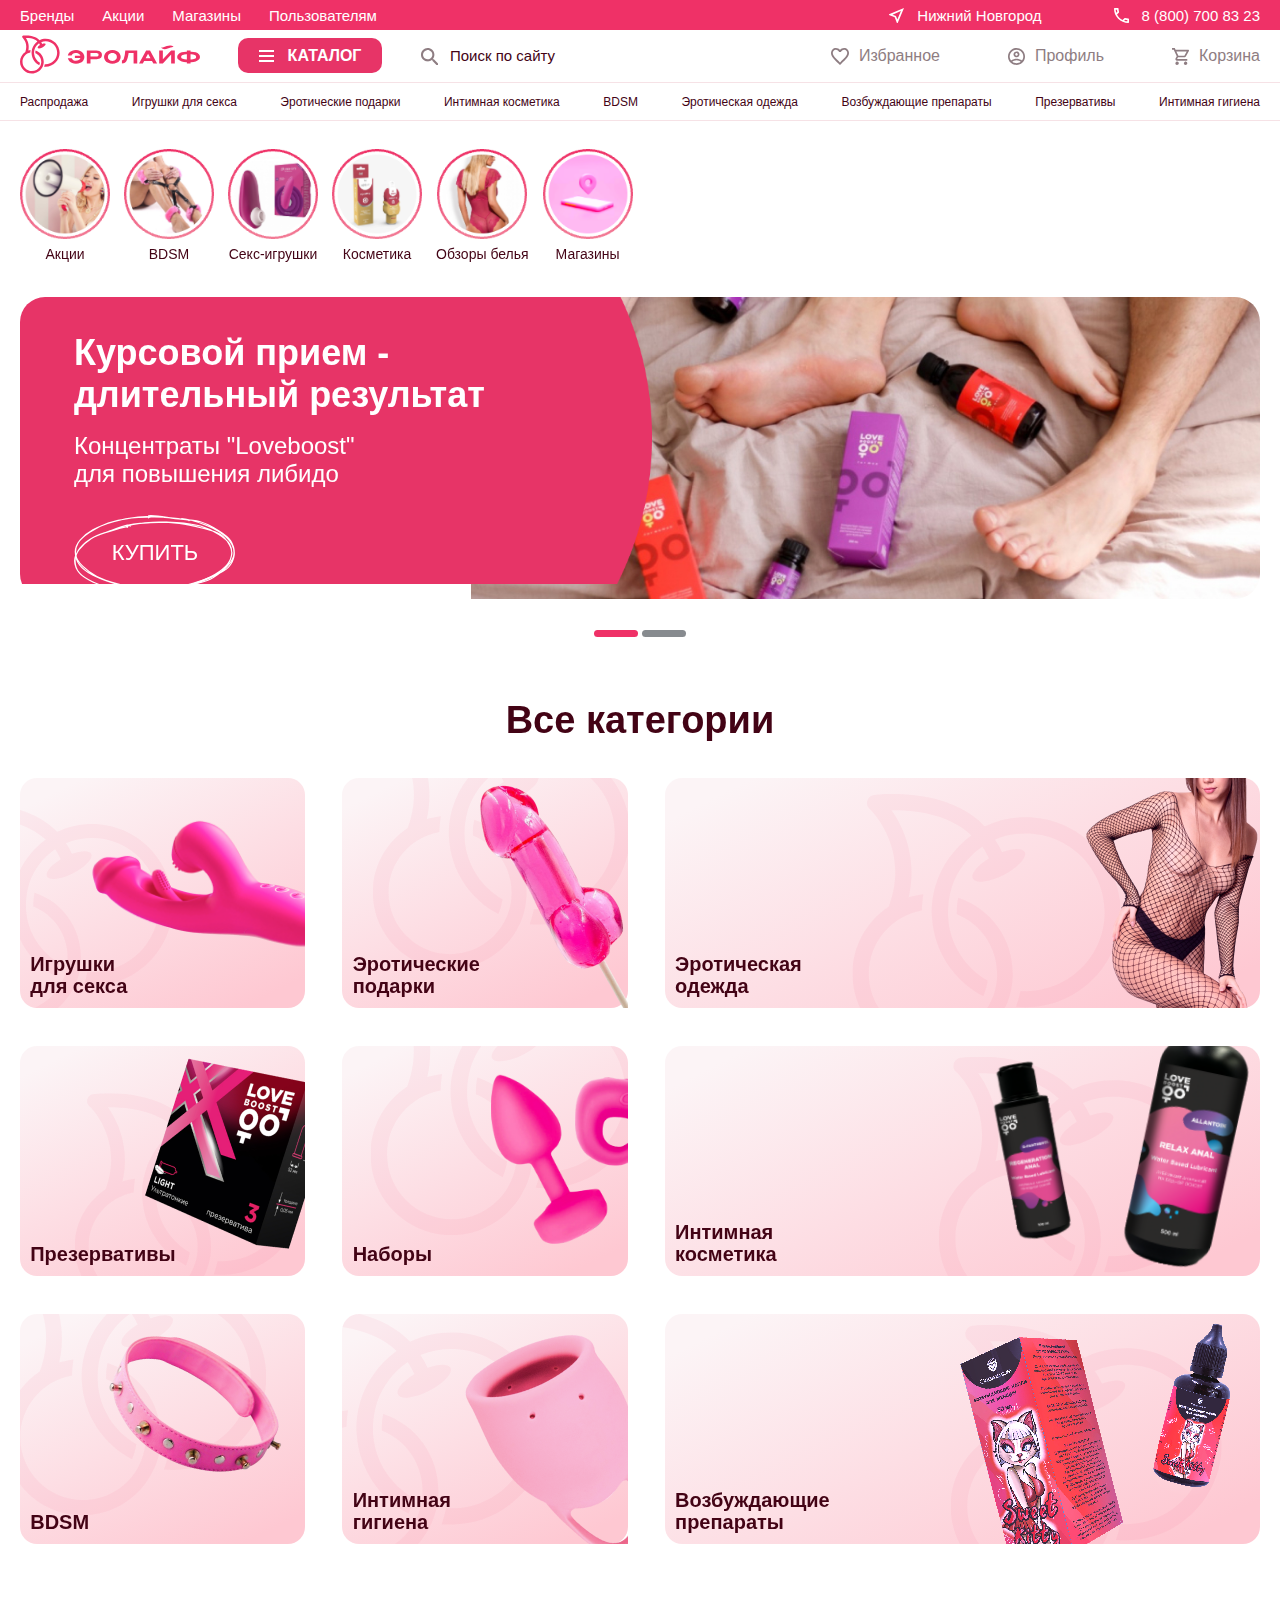
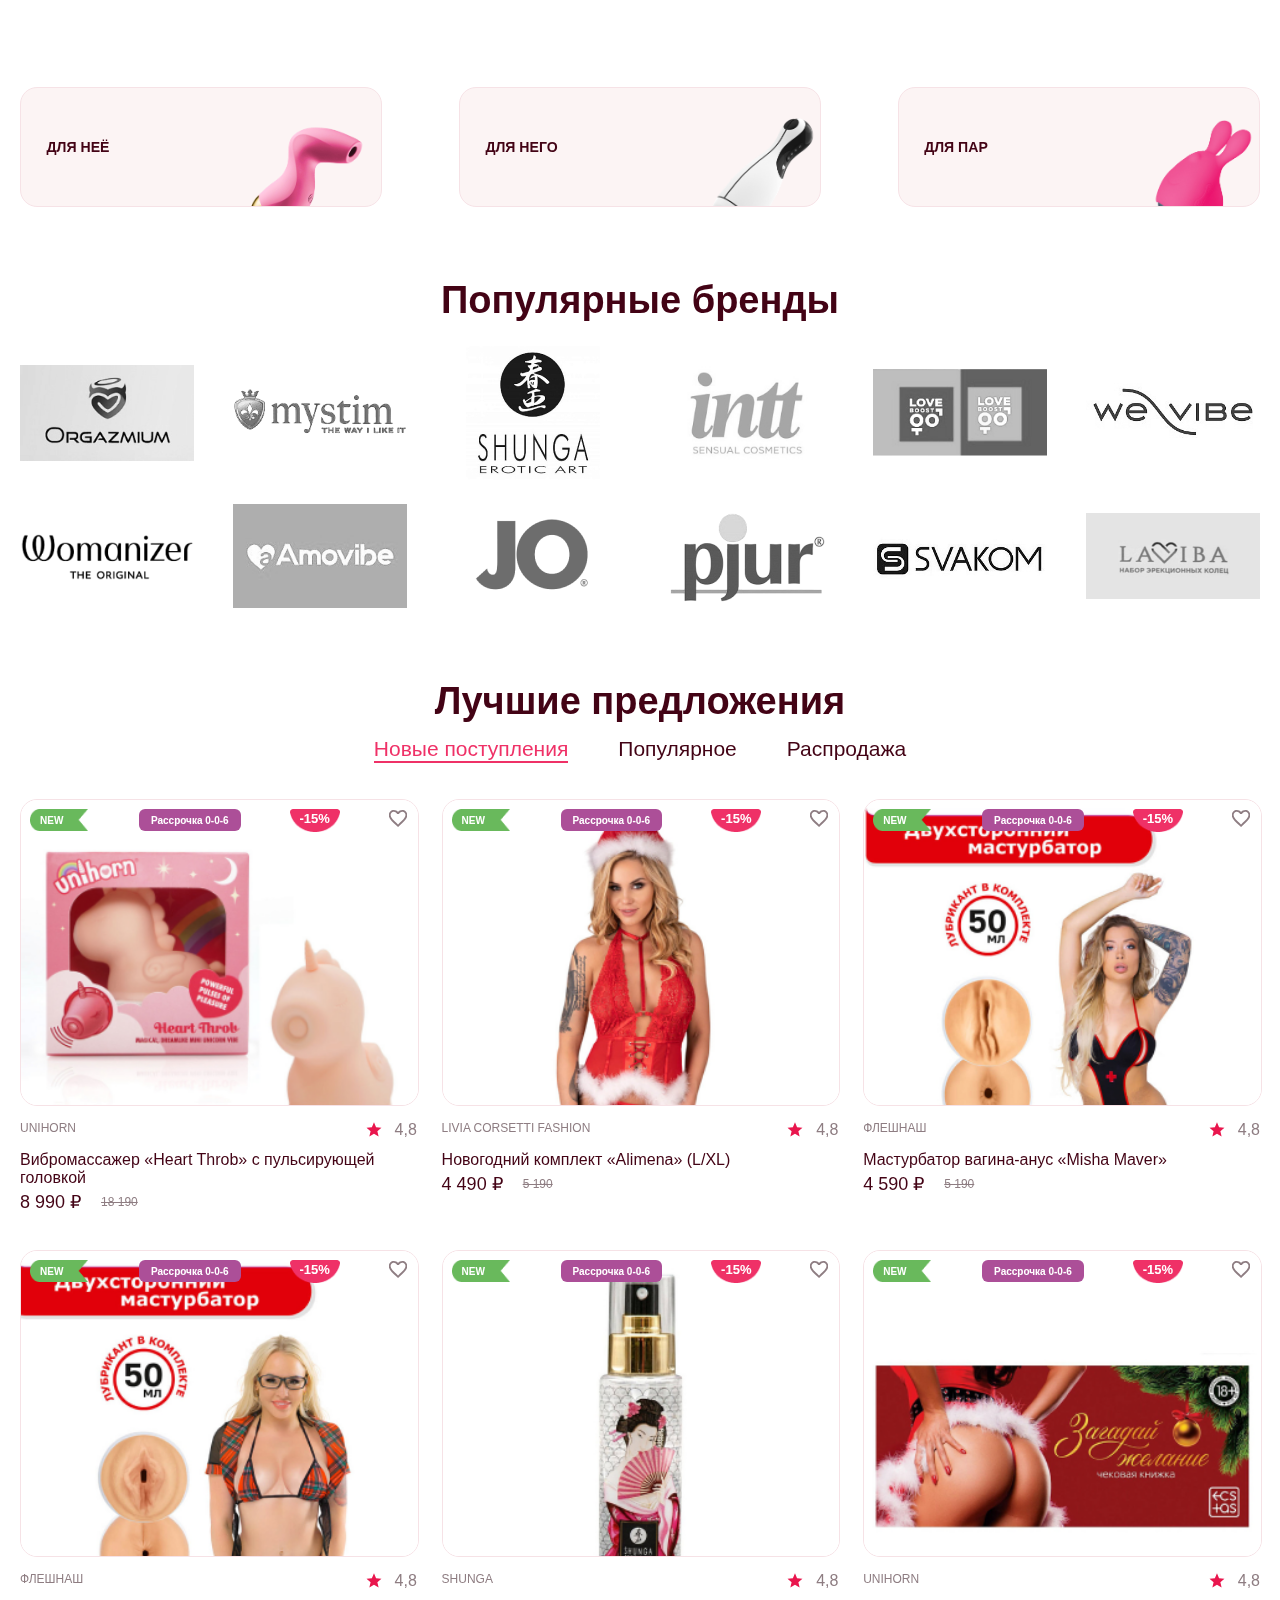
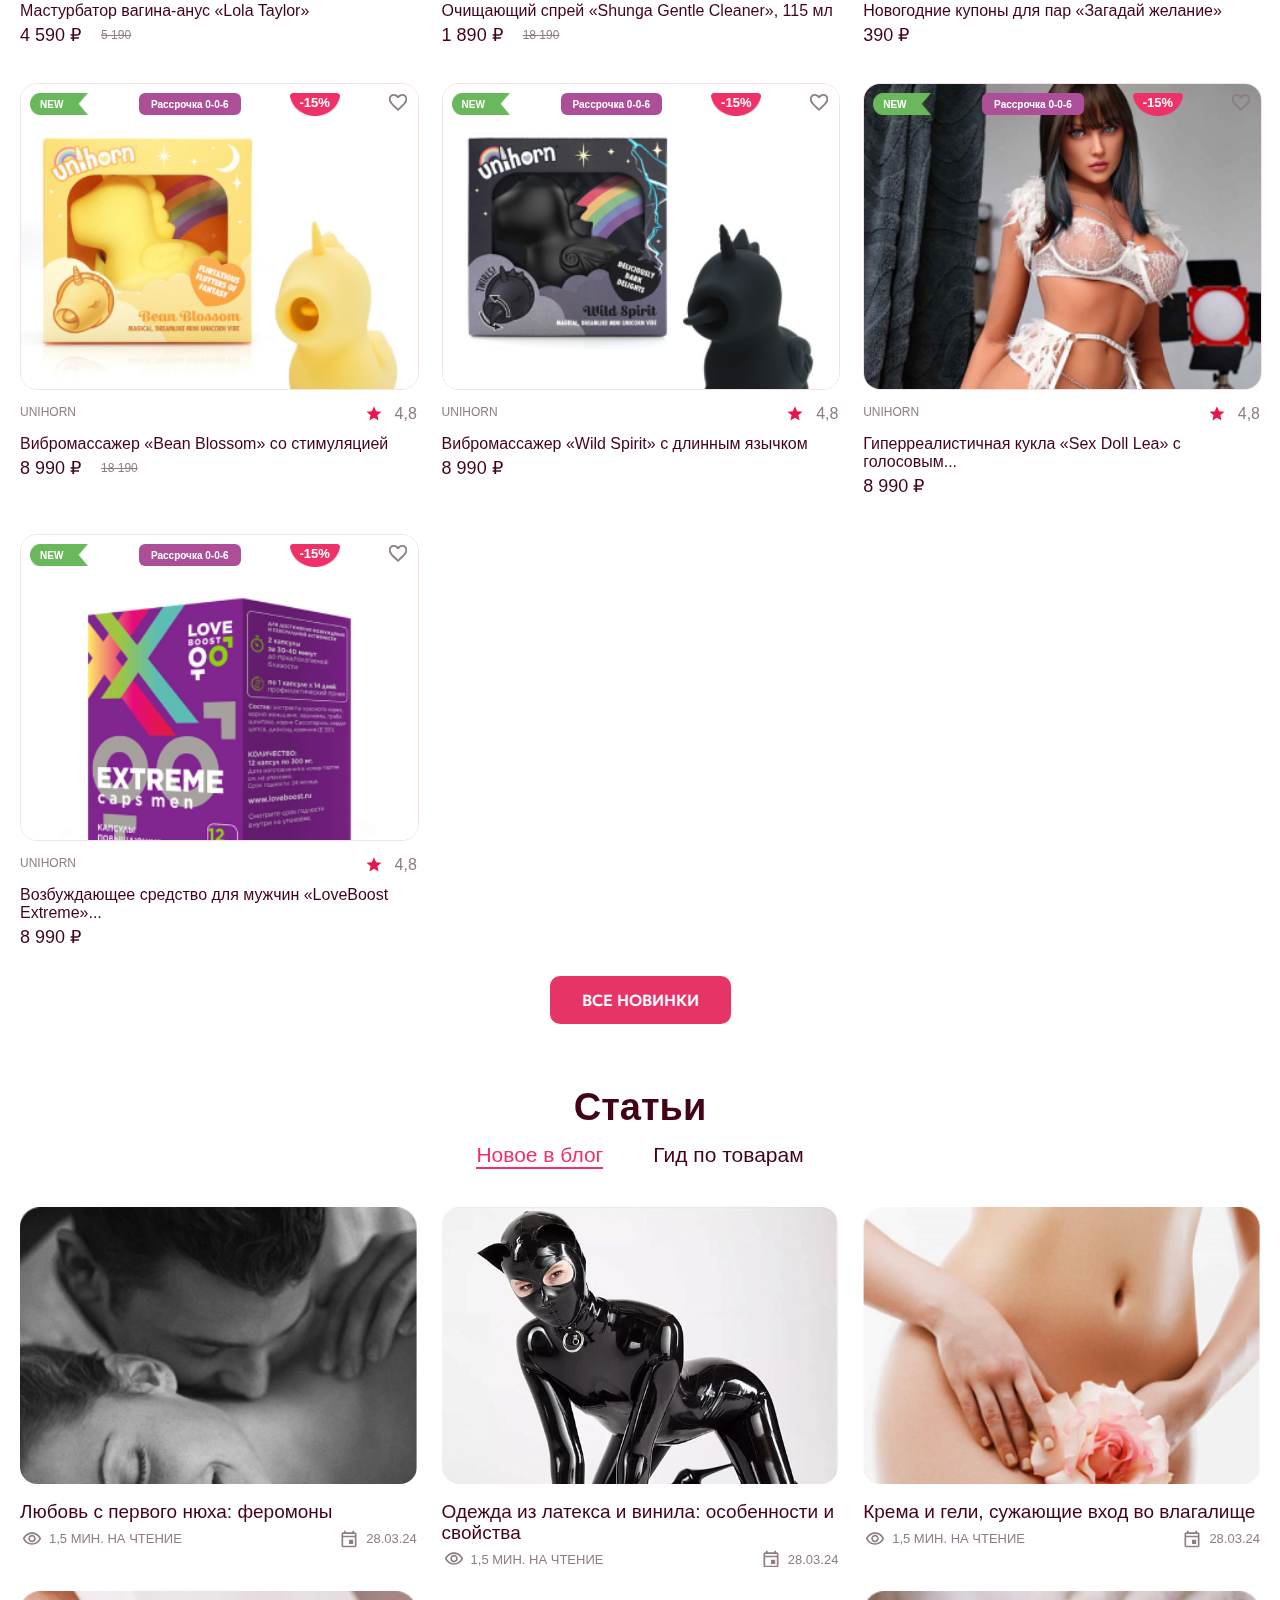
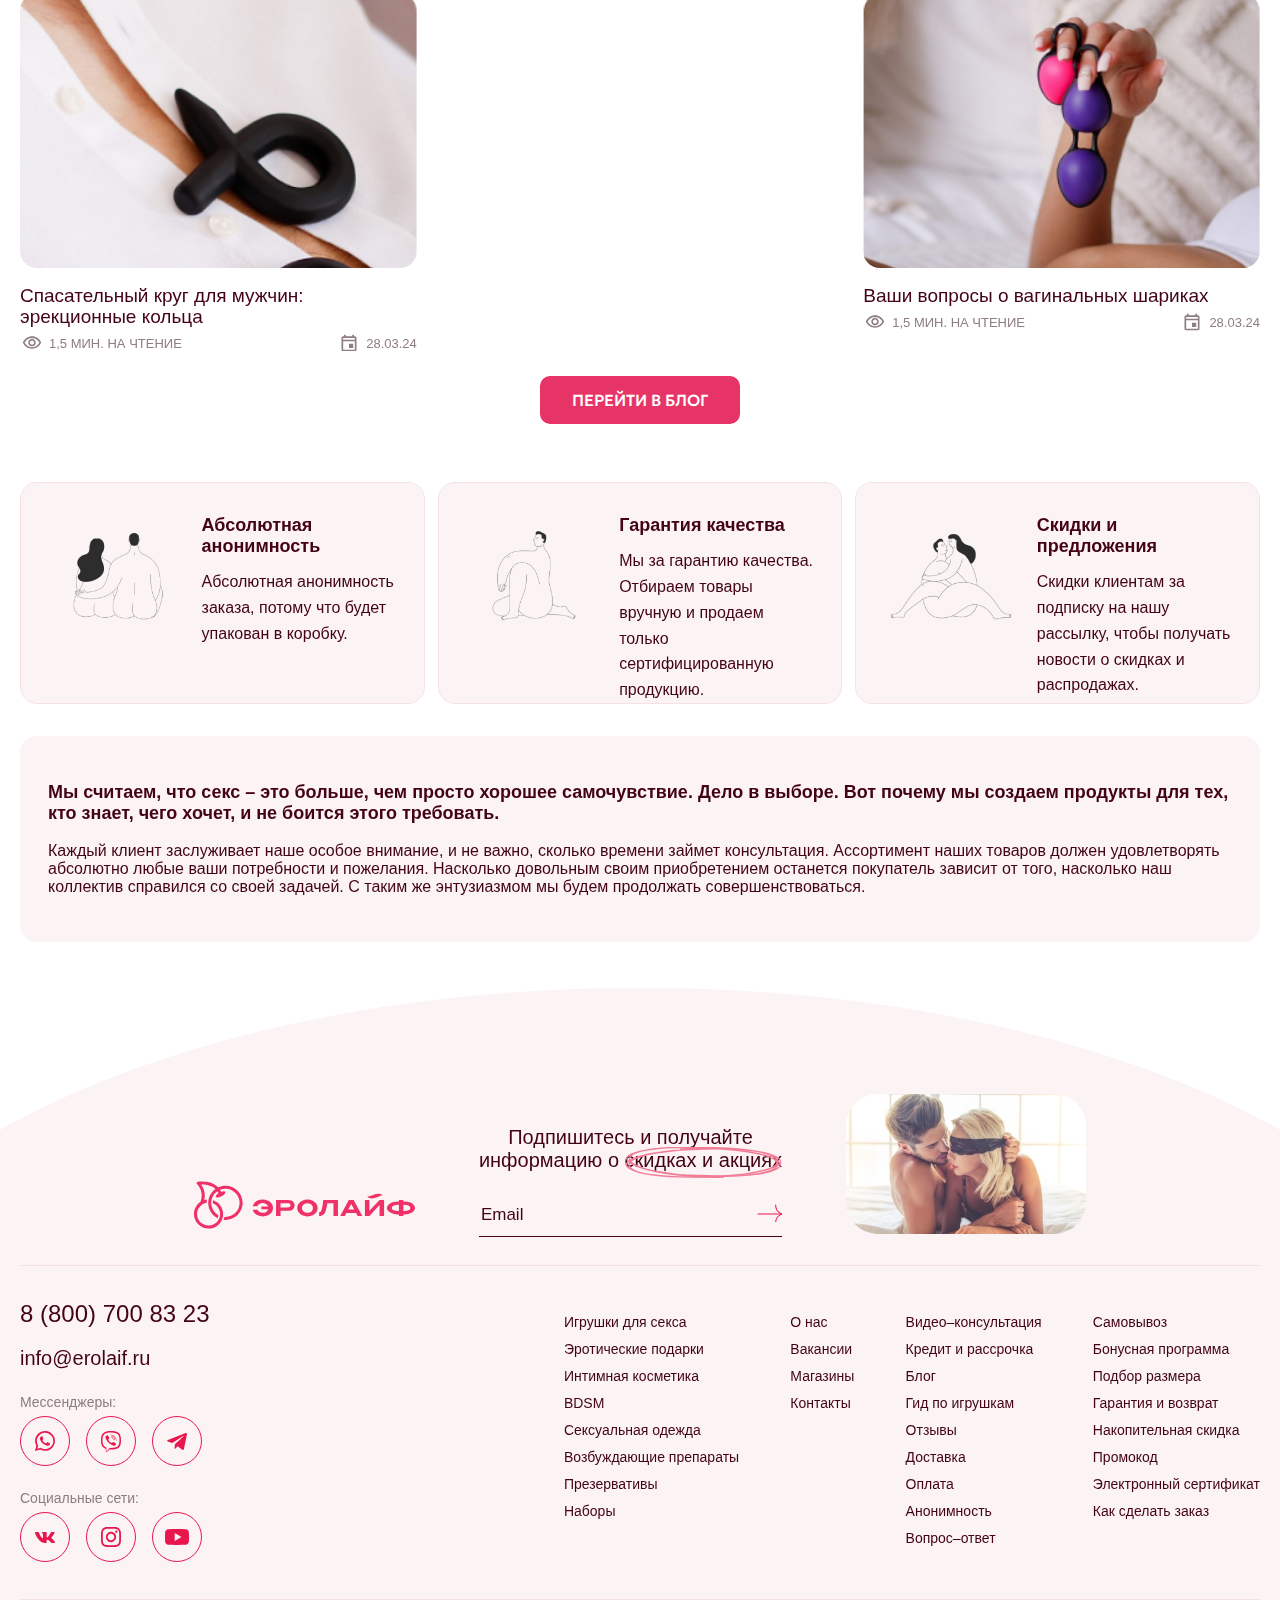
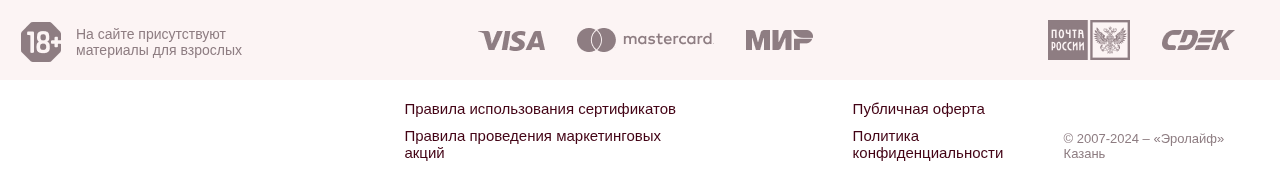
==== index1.html @ 37a2f1d4 "init" ====
<!DOCTYPE html>
<html lang="en">
<head>
	<meta charset="UTF-8">
	<meta name="viewport" content="width=device-width, initial-scale=1.0">
	<title></title>

	<link rel="stylesheet" href="css/fonts.css">
	<link rel="stylesheet" href="css/style.css">
	<link rel="stylesheet" href="css/media_style.css">

	<script src="js/jquery-3.7.1.min.js"></script>

	<link href="./libs/slick/slick.css" rel="stylesheet">
	<script type="text/javascript" src="./libs/slick/slick.min.js"></script>

	<script type="text/javascript" src="js/script.js"></script>

	<link href="./css/font-awesome.min.css" rel="stylesheet">
</head>
<body>

	<header class="header">
		<div class="header_top">
			<div class="container">
				<div class="header_top_wrap">
					<div class="header_top_menu">
						<a href="">Бренды</a>
						<a href="">Акции</a>
						<a href="">Магазины</a>
						<a href="">Пользователям</a>
					</div>
					<div class="header_top_contacts">
						<a class="addr" href="#">Нижний Новгород</a>
						<a class="phone" href="tel:">8 (800) 700 83 23</a>
					</div>
				</div>
			</div>
		</div>
		<div class="header_wrapper">
			<div class="container">
				<div class="header_wrap">
					<div class="header_logo">
						<a href="#">
							<img src="./img/logo.svg" alt="">
						</a>
					</div>

					<div class="menu_btn">
						<div>
							<span></span>
							<span></span>
							<span></span>
						</div>
						<p>Каталог</p>
					</div>

					<div class="header_search">
						<input type="text" placeholder="Поиск по сайту">
						<button class="submit"></button>
					</div>

					<a href="tel:" class="header_mob_phone"></a>
				</div>

				<div class="header_admin">
					<a href="#" class="favourites">
						<svg width="18" height="17" viewBox="0 0 18 17" fill="none" xmlns="http://www.w3.org/2000/svg">
							<path d="M13.0499 0.000241254C12.2796 0.0062885 11.5196 0.182242 10.821 0.516242C10.1223 0.850242 9.50141 1.33453 9 1.93645C8.49859 1.33453 7.87765 0.850242 7.17904 0.516242C6.48042 0.182242 5.72037 0.0062885 4.95011 0.000241254C4.29831 -0.00631954 3.65178 0.120994 3.04836 0.374733C2.44493 0.628472 1.89673 1.00354 1.43581 1.478C0.9749 1.95245 0.610535 2.51676 0.364038 3.13792C0.117541 3.75907 -0.00613918 4.42459 0.000234369 5.09554C0.000234369 8.59739 3.06015 11.4508 7.69503 15.7864L9 17L10.305 15.7771C14.9398 11.4508 17.9998 8.59739 17.9998 5.09554C18.0061 4.42459 17.8825 3.75907 17.636 3.13792C17.3895 2.51676 17.0251 1.95245 16.5642 1.478C16.1033 1.00354 15.5551 0.628472 14.9516 0.374733C14.3482 0.120994 13.7017 -0.00631954 13.0499 0.000241254ZM9.09 14.406L9 14.4987L8.91 14.406C4.62611 10.4132 1.80019 7.77288 1.80019 5.09554C1.79007 4.66689 1.86463 4.24059 2.01935 3.84249C2.17407 3.44439 2.40572 3.08278 2.70025 2.77959C2.99479 2.4764 3.34608 2.23794 3.73282 2.07868C4.11956 1.91941 4.53369 1.84266 4.95011 1.85308C5.63415 1.8565 6.30239 2.06514 6.87304 2.45345C7.44368 2.84177 7.89196 3.39291 8.16302 4.03942H9.84598C10.1141 3.39265 10.5605 2.8409 11.1299 2.45235C11.6993 2.0638 12.3668 1.85546 13.0499 1.85308C13.4663 1.84266 13.8804 1.91941 14.2672 2.07868C14.6539 2.23794 15.0052 2.4764 15.2997 2.77959C15.5943 3.08278 15.8259 3.44439 15.9806 3.84249C16.1354 4.24059 16.2099 4.66689 16.1998 5.09554C16.1998 7.77288 13.3739 10.4132 9.09 14.406Z" fill="#8E7D82"/>
						</svg>
						<span>Избранное</span>
					</a>
					<a href="#" class="admin">
						<svg width="17" height="17" viewBox="0 0 17 17" fill="none" xmlns="http://www.w3.org/2000/svg">
							<path d="M8.5 0C6.81886 0 5.17547 0.498516 3.77766 1.43251C2.37984 2.3665 1.29037 3.69402 0.647028 5.24719C0.00368284 6.80036 -0.164645 8.50943 0.163329 10.1583C0.491303 11.8071 1.30085 13.3217 2.4896 14.5104C3.67834 15.6992 5.1929 16.5087 6.84173 16.8367C8.49057 17.1646 10.1996 16.9963 11.7528 16.353C13.306 15.7096 14.6335 14.6202 15.5675 13.2223C16.5015 11.8245 17 10.1811 17 8.5C16.999 6.24595 16.1032 4.08451 14.5093 2.49066C12.9155 0.896808 10.754 0.000965433 8.5 0ZM4.31057 13.8388C4.67487 13.0738 6.90346 12.326 8.5 12.326C10.0965 12.326 12.3333 13.0738 12.6894 13.8388C11.4978 14.7844 10.0213 15.2991 8.5 15.2991C6.97873 15.2991 5.50221 14.7844 4.31057 13.8388ZM13.9071 12.6066C12.6913 11.1275 9.74226 10.6257 8.50091 10.6257C7.25956 10.6257 4.31148 11.1275 3.09472 12.6066C2.32562 11.5987 1.85356 10.396 1.7318 9.13408C1.61005 7.87217 1.84346 6.60136 2.40568 5.46508C2.96791 4.3288 3.83656 3.3723 4.91359 2.70355C5.99062 2.0348 7.23315 1.68042 8.50091 1.68042C9.76868 1.68042 11.0112 2.0348 12.0882 2.70355C13.1653 3.3723 14.0339 4.3288 14.5961 5.46508C15.1584 6.60136 15.3918 7.87217 15.27 9.13408C15.1483 10.396 14.6762 11.5987 13.9071 12.6066ZM8.5 3.39982C7.91152 3.39982 7.33626 3.57432 6.84695 3.90126C6.35765 4.22821 5.97628 4.6929 5.75108 5.23659C5.52588 5.78027 5.46696 6.37853 5.58176 6.9557C5.69657 7.53287 5.97995 8.06304 6.39607 8.47916C6.81219 8.89528 7.34236 9.17866 7.91953 9.29346C8.4967 9.40827 9.09496 9.34935 9.63864 9.12415C10.1823 8.89894 10.647 8.51758 10.974 8.02828C11.3009 7.53897 11.4754 6.96371 11.4754 6.37523C11.4765 5.98419 11.4003 5.59679 11.2511 5.23531C11.102 4.87383 10.8829 4.54539 10.6063 4.26888C10.3298 3.99237 10.0014 3.77325 9.63992 3.6241C9.27844 3.47496 8.89104 3.39874 8.5 3.39982ZM8.5 7.65027C8.24782 7.65027 8.0013 7.57549 7.79162 7.43539C7.58194 7.29528 7.41852 7.09615 7.32201 6.86317C7.22551 6.63018 7.20026 6.37381 7.24946 6.12648C7.29865 5.87914 7.42009 5.65195 7.59841 5.47363C7.77673 5.29532 8.00392 5.17388 8.25125 5.12468C8.49859 5.07548 8.75496 5.10073 8.98794 5.19724C9.22093 5.29374 9.42006 5.45717 9.56016 5.66685C9.70027 5.87653 9.77505 6.12305 9.77505 6.37523C9.77505 6.54267 9.74207 6.70847 9.67799 6.86317C9.61391 7.01786 9.51999 7.15842 9.4016 7.27682C9.2832 7.39522 9.14264 7.48914 8.98794 7.55321C8.83325 7.61729 8.66744 7.65027 8.5 7.65027Z" fill="#8E7D82"/>
						</svg>
						<span>Профиль</span>
					</a>
					<a href="#" class="cart">
						<svg width="17" height="17" viewBox="0 0 17 17" fill="none" xmlns="http://www.w3.org/2000/svg">
							<path d="M12.3643 9.34987C12.6678 9.35086 12.966 9.27014 13.2276 9.11617C13.4892 8.96219 13.7045 8.74064 13.851 8.47476L16.8936 2.95837C16.9651 2.82952 17.0018 2.68424 16.9999 2.53689C16.9981 2.38953 16.9579 2.2452 16.8832 2.11817C16.8085 1.99114 16.702 1.8858 16.5741 1.81257C16.4463 1.73934 16.3015 1.70075 16.1542 1.70062H3.57743L2.7787 0H0V1.69973H1.69928L4.75869 8.1488L3.60753 10.2232C3.46508 10.4822 3.39246 10.7738 3.3968 11.0693C3.40114 11.3649 3.48229 11.6542 3.63229 11.9089C3.78228 12.1635 3.99594 12.3748 4.25228 12.5218C4.50861 12.6689 4.79879 12.7467 5.09429 12.7476H15.2962V11.0496H5.09872L6.03381 9.34987H12.3643ZM4.385 3.40035H14.71L12.3643 7.6519H6.39864L4.385 3.40035ZM5.09872 13.6005C4.76263 13.6005 4.4341 13.7002 4.15465 13.887C3.87521 14.0738 3.65741 14.3392 3.52879 14.6498C3.40018 14.9604 3.36653 15.3022 3.43209 15.6319C3.49766 15.9616 3.6595 16.2644 3.89715 16.5022C4.1348 16.7399 4.43758 16.9018 4.76721 16.9673C5.09683 17.0329 5.4385 16.9993 5.749 16.8706C6.05951 16.742 6.3249 16.5241 6.51162 16.2446C6.69834 15.9651 6.798 15.6364 6.798 15.3003C6.79835 15.0769 6.75464 14.8557 6.66938 14.6493C6.58412 14.4428 6.45897 14.2553 6.30112 14.0973C6.14327 13.9393 5.95581 13.814 5.74949 13.7286C5.54316 13.6432 5.32201 13.6003 5.09872 13.6005ZM13.5995 13.6005C13.2635 13.6005 12.9349 13.7002 12.6555 13.887C12.376 14.0738 12.1582 14.3392 12.0296 14.6498C11.901 14.9604 11.8673 15.3022 11.9329 15.6319C11.9985 15.9616 12.1603 16.2644 12.398 16.5022C12.6356 16.7399 12.9384 16.9018 13.268 16.9673C13.5977 17.0329 13.9393 16.9993 14.2498 16.8706C14.5603 16.742 14.8257 16.5241 15.0124 16.2446C15.1992 15.9651 15.2988 15.6364 15.2988 15.3003C15.2992 15.0766 15.2553 14.8551 15.1699 14.6484C15.0844 14.4418 14.9589 14.254 14.8007 14.096C14.6425 13.938 14.4546 13.8128 14.2478 13.7276C14.0411 13.6424 13.8196 13.5989 13.596 13.5996L13.5995 13.6005Z" fill="#8E7D82"/>
						</svg>
						<span>Корзина</span>
					</a>
				</div>
			</div>
		</div>

		<div class="menu_wrap">
			<div class="container">
				<div class="menu">
					<a href="">Распродажа</a>
					<a href="">Игрушки для секса</a>
					<a href="">Эротические подарки</a>
					<a href="">Интимная косметика</a>
					<a href="">BDSM</a>
					<a href="">Эротическая одежда</a>
					<a href="">Возбуждающие препараты</a>
					<a href="">Презервативы</a>
					<a href="">Интимная  гигиена</a>
				</div>
			</div>
		</div>
	</header>

	<div class="menu_wrapper">
		<div class="container">
			<div class="menu_btn_close">
				<div>
					<span></span>
					<span></span>
				</div>
			</div>
			<ul class="menu_nav">

				<li class="menu_nav_addr">
					Нижний Новгород
				</li>

				<div class="header_search header_search_menu">
					<input type="text" placeholder="Поиск по сайту">
					<button class="submit"></button>
				</div>
				
				<li class="menu_nav_tabs">
					<a href="#" class="active">Каталог</a>
					<a href="#">Информация</a>
				</li>


				<li class="menu_nav_top active" menu-nav="1">
					<a href="#" class="menu_nav_btn ico1">Распродажа</a>

					<div class="menu_nav_list active" menu-nav="1">
						<ul>
							<li>
								<a href="#"><b>Анальные игрушки</b></a>
								<a href="#">Анальные пробки</a>
								<a href="#">Анальные расширители</a>
								<a href="#">Анальные шарики</a>
								<a href="#">Массажеры простаты</a>
							</li>
							<li>
								<a href="#"><b>Вакуумные помпы</b></a>
								<a href="#">Помпы для женщин</a>
								<a href="#">Помпы для мужчин</a>
							</li>
							<li>
								<a href="#"><b>Вибраторы</b></a>
								<a href="#">Вибраторы</a>
								<a href="#">Вибраторы для пар</a>
								<a href="#">Виброяйца</a>
								<a href="#">Массажеры Wand</a>
								<a href="#">Стимуляторы клитора</a>
							</li>
						</ul>
						<ul>
							<li>
								<a href="#"><b>Мастурбаторы</b></a>
								<a href="#">Мастурбаторы</a>
								<a href="#">Автоматические мастурбаторы</a>
							</li>
							<li>
								<a href="#"><b>Насадки и кольца</b></a>
								<a href="#">Для двойного проникновения</a>
								<a href="#">Насадки на пальцы и язык</a>
								<a href="#">Насадки на член</a>
								<a href="#">Эрекционные кольца</a>
							</li>
							<li>
								<a href="#"><b>Секс-куклы</b></a>
								<a href="#">Надувные секс-куклы</a>
								<a href="#">Real Doll</a>
							</li>
							<li>
								<a href="#"><b>Секс-машины</b></a>
							</li>
						</ul>
						<ul>
							<li>
								<a href="#"><b>Страпоны</b></a>
							</li>
							<li>
								<a href="#"><b>Тренажеры интимных мышц</b></a>
								<a href="#">Тренажеры Кегеля</a>
								<a href="#">Вагинальные шарики</a>
							</li>
							<li>
								<a href="#"><b>Уход за игрушками</b></a>
							</li>
							<li>
								<a href="#"><b>Фаллоимитаторы</b></a>
							</li>
							<li>
								<a href="#"><b>Фаллопротезы</b></a>
							</li>
							<li>
								<a href="#"><b>Фистинг</b></a>
							</li>
						</ul>
						<ul>
							<li>
								<a href="#"><b>Экстендеры</b></a>
							</li>
							<li>
								<a href="#"><b>Электростимуляция</b></a>
							</li>
						</ul>
					</div>
				</li>
				<li class="menu_nav_top" menu-nav="2">
					<a href="#" class="menu_nav_btn ico2">Новое поступление</a>

					<div class="menu_nav_list" menu-nav="2">
						<ul>
							<li>
								<a href="#"><b>item</b></a>
								<a href="#">item1</a>
								<a href="#">item2</a>
								<a href="#">item3</a>
							</li>
						</ul>
					</div>
				</li>
				<li class="menu_nav_top" menu-nav="3">
					<a href="#" class="menu_nav_btn ico3">Популярное</a>

					<div class="menu_nav_list" menu-nav="3">
						<ul>
							<li>
								<a href="#"><b>item</b></a>
								<a href="#">item1</a>
								<a href="#">item2</a>
								<a href="#">item3</a>
							</li>
						</ul>
					</div>
				</li>
				<li class="menu_nav_top" menu-nav="4">
					<a href="#" class="menu_nav_btn ico4">Игрушки для секса</a>

					<div class="menu_nav_list" menu-nav="4">
						<ul>
							<li>
								<a href="#"><b>item</b></a>
								<a href="#">item1</a>
								<a href="#">item2</a>
								<a href="#">item3</a>
							</li>
						</ul>
					</div>
				</li>
				<li class="menu_nav_top" menu-nav="5">
					<a href="#" class="menu_nav_btn ico5">Эротические подарки</a>

					<div class="menu_nav_list" menu-nav="5">
						<ul>
							<li>
								<a href="#"><b>item</b></a>
								<a href="#">item1</a>
								<a href="#">item2</a>
								<a href="#">item3</a>
							</li>
						</ul>
					</div>
				</li>
				<li class="menu_nav_top" menu-nav="6">
					<a href="#" class="menu_nav_btn ico6">Интимная косметика</a>

					<div class="menu_nav_list" menu-nav="6">
						<ul>
							<li>
								<a href="#"><b>item</b></a>
								<a href="#">item1</a>
								<a href="#">item2</a>
								<a href="#">item3</a>
							</li>
						</ul>
					</div>
				</li>
				<li class="menu_nav_top" menu-nav="7">
					<a href="#" class="menu_nav_btn ico7">BDSM</a>

					<div class="menu_nav_list" menu-nav="7">
						<ul>
							<li>
								<a href="#"><b>item</b></a>
								<a href="#">item1</a>
								<a href="#">item2</a>
								<a href="#">item3</a>
							</li>
						</ul>
					</div>
				</li>
				<li class="menu_nav_top" menu-nav="8">
					<a href="#" class="menu_nav_btn ico8">Эротическая одежда</a>

					<div class="menu_nav_list" menu-nav="8">
						<ul>
							<li>
								<a href="#"><b>item</b></a>
								<a href="#">item1</a>
								<a href="#">item2</a>
								<a href="#">item3</a>
							</li>
						</ul>
					</div>
				</li>
				<li class="menu_nav_top" menu-nav="9">
					<a href="#" class="menu_nav_btn ico9">Возбуждающие препараты</a>

					<div class="menu_nav_list" menu-nav="9">
						<ul>
							<li>
								<a href="#"><b>item</b></a>
								<a href="#">item1</a>
								<a href="#">item2</a>
								<a href="#">item3</a>
							</li>
						</ul>
					</div>
				</li>
				<li class="menu_nav_top" menu-nav="10">
					<a href="#" class="menu_nav_btn ico10">Презервативы</a>

					<div class="menu_nav_list" menu-nav="10">
						<ul>
							<li>
								<a href="#"><b>item</b></a>
								<a href="#">item1</a>
								<a href="#">item2</a>
								<a href="#">item3</a>
							</li>
						</ul>
					</div>
				</li>
				<li class="menu_nav_top" menu-nav="11">
					<a href="#" class="menu_nav_btn ico11">Интимная гигиена</a>

					<div class="menu_nav_list" menu-nav="11">
						<ul>
							<li>
								<a href="#"><b>item</b></a>
								<a href="#">item1</a>
								<a href="#">item2</a>
								<a href="#">item3</a>
							</li>
						</ul>
					</div>
				</li>
				<li class="menu_nav_top" menu-nav="12">
					<a href="#" class="menu_nav_btn ico12">Наборы</a>

					<div class="menu_nav_list" menu-nav="12">
						<ul>
							<li>
								<a href="#"><b>item</b></a>
								<a href="#">item1</a>
								<a href="#">item2</a>
								<a href="#">item3</a>
							</li>
						</ul>
					</div>
				</li>
			</ul>
		</div>
	</div>
	
	<section class="menu_catalog">
		<div class="container">
			<div class="menu_catalog_wrap">
				<a href="#" class="menu_catalog_item">
					<div class="menu_catalog_img">
						<img src="./img/menu_catalog/1.png" alt="">
					</div>
					<span>Акции</span>
				</a>
				<a href="#" class="menu_catalog_item">
					<div class="menu_catalog_img">
						<img src="./img/menu_catalog/2.png" alt="">
					</div>
					<span>BDSM</span>
				</a>
				<a href="#" class="menu_catalog_item">
					<div class="menu_catalog_img">
						<img src="./img/menu_catalog/3.png" alt="">
					</div>
					<span>Секс-игрушки</span>
				</a>
				<a href="#" class="menu_catalog_item">
					<div class="menu_catalog_img">
						<img src="./img/menu_catalog/4.png" alt="">
					</div>
					<span>Косметика</span>
				</a>
				<a href="#" class="menu_catalog_item">
					<div class="menu_catalog_img">
						<img src="./img/menu_catalog/5.png" alt="">
					</div>
					<span>Обзоры белья</span>
				</a>
				<a href="#" class="menu_catalog_item">
					<div class="menu_catalog_img">
						<img src="./img/menu_catalog/6.png" alt="">
					</div>
					<span>Магазины</span>
				</a>
			</div>
		</div>
	</section>

	<section class="banner">
		<div class="container">
			<div class="banner_slider">
				<div class="banner_item">
					<div class="banner_title">
						<div class="title1">
							Курсовой прием - <br>
							длительный результат
						</div>
						<div class="title2">
							Концентраты "Loveboost" <br>
							для повышения либидо
						</div>
						<a class="banner_btn btn-outline wow animated end" href="" style="visibility: visible;">
							<svg xmlns="http://www.w3.org/2000/svg" width="290.051" height="142.112" viewBox="0 0 290.051 142.112">
								<g transform="translate(-7557.568 224.75)" fill="none">
									<path class="path-3" style="opacity: 0" d="M193.968,8.048c14.831,1.6,29.231,6.506,41.393,11.111s23.453,10.592,31.581,16.518S280.808,48.01,284.13,54.718s4.659,14.233,2.74,21.207-7.312,13.856-14.253,20.639-16.3,14.876-27.393,20.061-24.968,8.085-39.18,11.053-30.481,5.81-46.1,6.752a264.417,264.417,0,0,1-47.6-1.1c-15.113-1.911-30.1-6.374-43.084-10.362S44.106,114.7,34.422,109.4,16.324,98.19,11.165,91.188a41.223,41.223,0,0,1-7.7-23.8c.15-7.4,3.328-14.066,8.6-20.617A77.787,77.787,0,0,1,35.077,28.079C45.061,22.567,58.469,17.5,71.966,13.7a240.863,240.863,0,0,1,44.092-8.463c15.252-1.3,33.2-.149,47.42.667s30.649,3.25,37.91,4.229,6.759.635,5.657,1.642M134.638,3.112c14.853-1.265,32.75,3.426,47.969,5.165s30.509,1.75,43.347,5.27,24.368,10.12,33.678,15.849,17.42,11.258,22.179,18.524a42.359,42.359,0,0,1,6.374,25.073,37.343,37.343,0,0,1-10.324,22c-5.864,6.19-14.514,10.4-24.862,15.139a280.148,280.148,0,0,1-37.228,13.294c-13.5,3.893-28.725,8.112-43.773,10.062s-31,3.047-46.519,1.64S92.8,128.949,78.906,125.042s-26.434-8.074-36.8-13.358A103.1,103.1,0,0,1,16.727,93.339C10.464,87.1,5.9,81.177,4.53,74.253A32.989,32.989,0,0,1,8.489,51.79c4.131-6.937,11.856-13.214,20.827-19.157a146.311,146.311,0,0,1,33-16.5c12.5-4.236,29.88-7.161,42.018-8.918s25.724-1.56,30.81-1.622-.314.2-.293,1.246" transform="translate(7556.344 -223.495) rotate(3)"></path><path class="path-4" style="opacity: 0" d="M89.469,6.786c12.952-3.871,30.624-4.694,46.2-5.732S167.924-.437,182.912.56s30.115,2.888,42.683,6.478S249.64,16.682,258.32,22.1s15.629,10.965,19.356,17.427,4.311,14.632,3,21.347-4.673,12.76-10.853,18.941S254.3,92.47,243.6,97.959a204.225,204.225,0,0,1-37.988,14.786c-13.883,3.815-29.654,5.989-45.309,8.1s-33.3,4.781-48.618,4.574-30.124-2.76-43.294-5.82a181.088,181.088,0,0,1-35.725-12.539c-9.9-4.708-18.213-9.437-23.657-15.71S.175,76.408.008,69.423s2.975-13.282,8-19.982A78.913,78.913,0,0,1,30.171,29.227C39.916,23.389,55.784,18.4,66.477,14.415S88.825,6.461,94.331,5.288s4.446.978,5.18,2.088m-6.4,0c13.258-4.105,30.9-6.235,46.619-7.086s33.043.3,47.717,1.983,28.115,4.941,40.323,8.133,24.563,5.761,32.924,11.017S274.532,35.6,277.939,41.941s4.77,10.573,3.2,17.546-5.843,17.388-12.632,24.29-16.988,11.988-28.1,17.121a211.563,211.563,0,0,1-38.558,13.676,327.2,327.2,0,0,1-47.758,7.3c-15.481,1.255-30.179.706-45.126.229s-31.127-.234-44.553-3.093-26.574-9.24-36.006-14.059-16-8.7-20.587-14.853A36.061,36.061,0,0,1,.89,68.05c.355-7.345,3.429-15.1,9.061-22.016S24.678,31.816,34.68,26.543s25.438-9.094,35.286-12.148,19.744-5.313,23.8-6.177-.045.231.558.995" transform="translate(7558.618 -208.945) rotate(5)"></path><path class="path-1" d="M193.968,8.048c14.831,1.6,29.231,6.506,41.393,11.111s23.453,10.592,31.581,16.518S280.808,48.01,284.13,54.718s4.659,14.233,2.74,21.207-7.312,13.856-14.253,20.639-16.3,14.876-27.393,20.061-24.968,8.085-39.18,11.053-30.481,5.81-46.1,6.752a264.417,264.417,0,0,1-47.6-1.1c-15.113-1.911-30.1-6.374-43.084-10.362S44.106,114.7,34.422,109.4,16.324,98.19,11.165,91.188a41.223,41.223,0,0,1-7.7-23.8c.15-7.4,3.328-14.066,8.6-20.617A77.787,77.787,0,0,1,35.077,28.079C45.061,22.567,58.469,17.5,71.966,13.7a240.863,240.863,0,0,1,44.092-8.463c15.252-1.3,33.2-.149,47.42.667s30.649,3.25,37.91,4.229,6.759.635,5.657,1.642M134.638,3.112c14.853-1.265,32.75,3.426,47.969,5.165s30.509,1.75,43.347,5.27,24.368,10.12,33.678,15.849,17.42,11.258,22.179,18.524a42.359,42.359,0,0,1,6.374,25.073,37.343,37.343,0,0,1-10.324,22c-5.864,6.19-14.514,10.4-24.862,15.139a280.148,280.148,0,0,1-37.228,13.294c-13.5,3.893-28.725,8.112-43.773,10.062s-31,3.047-46.519,1.64S92.8,128.949,78.906,125.042s-26.434-8.074-36.8-13.358A103.1,103.1,0,0,1,16.727,93.339C10.464,87.1,5.9,81.177,4.53,74.253A32.989,32.989,0,0,1,8.489,51.79c4.131-6.937,11.856-13.214,20.827-19.157a146.311,146.311,0,0,1,33-16.5c12.5-4.236,29.88-7.161,42.018-8.918s25.724-1.56,30.81-1.622-.314.2-.293,1.246" transform="translate(7556.344 -223.495)"></path><path class="path-2" d="M89.469,6.786c12.952-3.871,30.624-4.694,46.2-5.732S167.924-.437,182.912.56s30.115,2.888,42.683,6.478S249.64,16.682,258.32,22.1s15.629,10.965,19.356,17.427,4.311,14.632,3,21.347-4.673,12.76-10.853,18.941S254.3,92.47,243.6,97.959a204.225,204.225,0,0,1-37.988,14.786c-13.883,3.815-29.654,5.989-45.309,8.1s-33.3,4.781-48.618,4.574-30.124-2.76-43.294-5.82a181.088,181.088,0,0,1-35.725-12.539c-9.9-4.708-18.213-9.437-23.657-15.71S.175,76.408.008,69.423s2.975-13.282,8-19.982A78.913,78.913,0,0,1,30.171,29.227C39.916,23.389,55.784,18.4,66.477,14.415S88.825,6.461,94.331,5.288s4.446.978,5.18,2.088m-6.4,0c13.258-4.105,30.9-6.235,46.619-7.086s33.043.3,47.717,1.983,28.115,4.941,40.323,8.133,24.563,5.761,32.924,11.017S274.532,35.6,277.939,41.941s4.77,10.573,3.2,17.546-5.843,17.388-12.632,24.29-16.988,11.988-28.1,17.121a211.563,211.563,0,0,1-38.558,13.676,327.2,327.2,0,0,1-47.758,7.3c-15.481,1.255-30.179.706-45.126.229s-31.127-.234-44.553-3.093-26.574-9.24-36.006-14.059-16-8.7-20.587-14.853A36.061,36.061,0,0,1,.89,68.05c.355-7.345,3.429-15.1,9.061-22.016S24.678,31.816,34.68,26.543s25.438-9.094,35.286-12.148,19.744-5.313,23.8-6.177-.045.231.558.995" transform="translate(7558.618 -208.945)"></path>
								</g>
							</svg>
							<span>КУПИТЬ</span>
						</a>
					</div>
					<div class="banner_img">
						<picture>
							<source srcset="./img/banner/banner_img_mob.jpg" media="(max-width: 768px)" />
							<img src="./img/banner/banner_img.jpg" alt="">
						</picture>
					</div>
				</div>

				<div class="banner_item">
					<div class="banner_title">
						<div class="title1">
							Курсовой прием - <br>
							длительный результат
						</div>
						<div class="title2">
							Концентраты "Loveboost" <br>
							для повышения либидо
						</div>
						<a href="#" class="banner_btn">КУПИТЬ</a>
					</div>
					<div class="banner_img">
						<picture>
							<source srcset="./img/banner/banner_img_mob.jpg" media="(max-width: 768px)" />
							<img src="./img/banner/banner_img.jpg" alt="">
						</picture>
					</div>
				</div>
			</div>
		</div>
	</section>

	<section class="category1">
		<div class="container">
			<div class="section_item">
				Все категории
			</div>
			<div class="category_wrapper">
				<a href="#" class="category1_item category_item1">
					<div class="category1_img">
						<img src="./img/category1/1.png" alt="">
					</div>
					<div class="category1_item_wrap">
						<span>Игрушки <br> для секса</span>
					</div>
				</a>
				<a href="#" class="category1_item category_item1">
					<div class="category1_img">
						<img src="./img/category1/2.png" alt="">
					</div>
					<div class="category1_item_wrap">
						<span>Эротические <br> подарки</span>
					</div>
				</a>
				<a href="#" class="category1_item category_item2">
					<div class="category1_img">
						<img src="./img/category1/3.png" alt="">
					</div>
					<div class="category1_item_wrap">
						<span>Эротическая <br> одежда</span>
					</div>
				</a>
				<a href="#" class="category1_item category_item1">
					<div class="category1_img">
						<img src="./img/category1/4.png" alt="">
					</div>
					<div class="category1_item_wrap">
						<span>Презервативы</span>
					</div>
				</a>
				<a href="#" class="category1_item category_item1">
					<div class="category1_img">
						<img src="./img/category1/5.png" alt="">
					</div>
					<div class="category1_item_wrap">
						<span>Наборы</span>
					</div>
				</a>
				<a href="#" class="category1_item category_item2">
					<div class="category1_img">
						<img src="./img/category1/6.png" alt="">
					</div>
					<div class="category1_item_wrap">
						<span>Интимная <br> косметика</span>
					</div>
				</a>
				<a href="#" class="category1_item category_item1">
					<div class="category1_img">
						<img src="./img/category1/7.png" alt="">
					</div>
					<div class="category1_item_wrap">
						<span>BDSM</span>
					</div>
				</a>
				<a href="#" class="category1_item category_item1">
					<div class="category1_img">
						<img src="./img/category1/8.png" alt="">
					</div>
					<div class="category1_item_wrap">
						<span>Интимная <br> гигиена</span>
					</div>
				</a>
				<a href="#" class="category1_item category_item2">
					<div class="category1_img">
						<img src="./img/category1/9.png" alt="">
					</div>
					<div class="category1_item_wrap">
						<span>Возбуждающие <br> препараты</span>
					</div>
				</a>
			</div>
		</div>
	</section>

	<section class="category2">
		<div class="container">
			<div class="category_wrapper">
				<a href="#" class="category2_item">
					<div class="category2_img">
						<img src="./img/category2/1.png" alt="">
					</div>
					<span>Для неё</span>
				</a>
				<a href="#" class="category2_item">
					<div class="category2_img">
						<img src="./img/category2/2.png" alt="">
					</div>
					<span>Для него</span>
				</a>
				<a href="#" class="category2_item">
					<div class="category2_img">
						<img src="./img/category2/3.png" alt="">
					</div>
					<span>Для пар</span>
				</a>
			</div>
		</div>
	</section>

	<section class="brands">
		<div class="container">
			<div class="section_item">
				Популярные бренды
			</div>
			<div class="brands_wrapper">
				<div class="brands_item">
					<img src="./img/brands/1.png" alt="">
					<img src="./img/brands/1_hov.png" alt="">
				</div>
				<div class="brands_item">
					<img src="./img/brands/2.png" alt="">
					<img src="./img/brands/2_hov.png" alt="">
				</div>
				<div class="brands_item">
					<img src="./img/brands/3.png" alt="">
					<img src="./img/brands/3_hov.png" alt="">
				</div>
				<div class="brands_item">
					<img src="./img/brands/4.png" alt="">
					<img src="./img/brands/4_hov.png" alt="">
				</div>
				<div class="brands_item">
					<img src="./img/brands/5.png" alt="">
					<img src="./img/brands/5_hov.png" alt="">
				</div>
				<div class="brands_item">
					<img src="./img/brands/6.png" alt="">
					<img src="./img/brands/6_hov.png" alt="">
				</div>
				<div class="brands_item">
					<img src="./img/brands/7.png" alt="">
					<img src="./img/brands/7_hov.png" alt="">
				</div>
				<div class="brands_item">
					<img src="./img/brands/8.png" alt="">
					<img src="./img/brands/8_hov.png" alt="">
				</div>
				<div class="brands_item">
					<img src="./img/brands/9.png" alt="">
					<img src="./img/brands/9_hov.png" alt="">
				</div>
				<div class="brands_item">
					<img src="./img/brands/10.png" alt="">
					<img src="./img/brands/10_hov.png" alt="">
				</div>
				<div class="brands_item">
					<img src="./img/brands/11.png" alt="">
					<img src="./img/brands/11_hov.png" alt="">
				</div>
				<div class="brands_item">
					<img src="./img/brands/12.png" alt="">
					<img src="./img/brands/12_hov.png" alt="">
				</div>
			</div>
		</div>
	</section>

	<section class="catalog">
		<div class="container">
			<div class="section_item">
				Лучшие предложения
			</div>

			<div class="tabs_wrap">
				<a href="#" class="active">Новые поступления</a>
				<a href="#">Популярное</a>
				<a href="#">Распродажа</a>
			</div>

			<div class="catalog_wraper">
				<a href="#" class="catalog_block">
					<div class="catalog_block_head">
						<span class="catalog_block_new">NEW</span>
						<span class="catalog_block_profit">Рассрочка 0-0-6</span>
						<span class="catalog_block_benefit">-15%</span>

						<button class="catalog_fav"></button>
					</div>

					<div class="catalog_block_img">
						<img src="./img/catalog/1.png" alt="">
						<button class="btn catalog_cart"><span>ДОБАВИТЬ В КОРЗИНУ</span></button>
					</div>

					<div class="catalog_block_wrap">
						<span class="catalog_block_category">Unihorn</span>
						<span class="catalog_block_rating">4,8</span>
					</div>

					<div class="catalog_block_title">
						Вибромассажер «Heart Throb» с пульсирующей головкой
					</div>

					<div class="catalog_block_price">
						<span class="new_price">8 990 ₽</span>
						<span class="old_price">18 190</span>
					</div>
				</a>
				<a href="#" class="catalog_block">
					<div class="catalog_block_head">
						<span class="catalog_block_new">NEW</span>
						<span class="catalog_block_profit">Рассрочка 0-0-6</span>
						<span class="catalog_block_benefit">-15%</span>

						<button class="catalog_fav"></button>
					</div>

					<div class="catalog_block_img">
						<img src="./img/catalog/2.png" alt="">
						<button class="btn catalog_cart"><span>ДОБАВИТЬ В КОРЗИНУ</span></button>
					</div>

					<div class="catalog_block_wrap">
						<span class="catalog_block_category">Livia Corsetti Fashion</span>
						<span class="catalog_block_rating">4,8</span>
					</div>

					<div class="catalog_block_title">
						Новогодний комплект «Alimena» (L/XL)
					</div>

					<div class="catalog_block_price">
						<span class="new_price">4 490 ₽</span>
						<span class="old_price">5 190</span>
					</div>
				</a>
				<a href="#" class="catalog_block">
					<div class="catalog_block_head">
						<span class="catalog_block_new">NEW</span>
						<span class="catalog_block_profit">Рассрочка 0-0-6</span>
						<span class="catalog_block_benefit">-15%</span>

						<button class="catalog_fav"></button>
					</div>

					<div class="catalog_block_img">
						<img src="./img/catalog/3.png" alt="">
						<button class="btn catalog_cart"><span>ДОБАВИТЬ В КОРЗИНУ</span></button>
					</div>

					<div class="catalog_block_wrap">
						<span class="catalog_block_category">ФлешНаш</span>
						<span class="catalog_block_rating">4,8</span>
					</div>

					<div class="catalog_block_title">
						Мастурбатор вагина-анус «Misha Maver»
					</div>

					<div class="catalog_block_price">
						<span class="new_price">4 590 ₽</span>
						<span class="old_price">5 190</span>
					</div>
				</a>
				<a href="#" class="catalog_block">
					<div class="catalog_block_head">
						<span class="catalog_block_new">NEW</span>
						<span class="catalog_block_profit">Рассрочка 0-0-6</span>
						<span class="catalog_block_benefit">-15%</span>

						<button class="catalog_fav"></button>
					</div>

					<div class="catalog_block_img">
						<img src="./img/catalog/4.png" alt="">
						<button class="btn catalog_cart"><span>ДОБАВИТЬ В КОРЗИНУ</span></button>
					</div>



					<div class="catalog_block_wrap">
						<span class="catalog_block_category">ФлешНаш</span>
						<span class="catalog_block_rating">4,8</span>
					</div>

					<div class="catalog_block_title">
						Мастурбатор вагина-анус «Lola Taylor»
					</div>

					<div class="catalog_block_price">
						<span class="new_price">4 590 ₽</span>
						<span class="old_price">5 190</span>
					</div>
				</a>
				<a href="#" class="catalog_block">
					<div class="catalog_block_head">
						<span class="catalog_block_new">NEW</span>
						<span class="catalog_block_profit">Рассрочка 0-0-6</span>
						<span class="catalog_block_benefit">-15%</span>

						<button class="catalog_fav"></button>
					</div>

					<div class="catalog_block_img">
						<img src="./img/catalog/5.png" alt="">
						<button class="btn catalog_cart"><span>ДОБАВИТЬ В КОРЗИНУ</span></button>
					</div>



					<div class="catalog_block_wrap">
						<span class="catalog_block_category">SHUNGA</span>
						<span class="catalog_block_rating">4,8</span>
					</div>

					<div class="catalog_block_title">
						Очищающий спрей «Shunga Gentle Cleaner», 115 мл
					</div>

					<div class="catalog_block_price">
						<span class="new_price">1 890 ₽</span>
						<span class="old_price">18 190</span>
					</div>
				</a>
				<a href="#" class="catalog_block">
					<div class="catalog_block_head">
						<span class="catalog_block_new">NEW</span>
						<span class="catalog_block_profit">Рассрочка 0-0-6</span>
						<span class="catalog_block_benefit">-15%</span>

						<button class="catalog_fav"></button>
					</div>

					<div class="catalog_block_img">
						<img src="./img/catalog/6.png" alt="">
						<button class="btn catalog_cart"><span>ДОБАВИТЬ В КОРЗИНУ</span></button>
					</div>



					<div class="catalog_block_wrap">
						<span class="catalog_block_category">Unihorn</span>
						<span class="catalog_block_rating">4,8</span>
					</div>

					<div class="catalog_block_title">
						Новогодние купоны для пар «Загадай желание»
					</div>

					<div class="catalog_block_price">
						<span class="new_price">390 ₽</span>
					</div>
				</a>
				<a href="#" class="catalog_block">
					<div class="catalog_block_head">
						<span class="catalog_block_new">NEW</span>
						<span class="catalog_block_profit">Рассрочка 0-0-6</span>
						<span class="catalog_block_benefit">-15%</span>

						<button class="catalog_fav"></button>
					</div>

					<div class="catalog_block_img">
						<img src="./img/catalog/7.png" alt="">
						<button class="btn catalog_cart"><span>ДОБАВИТЬ В КОРЗИНУ</span></button>
					</div>



					<div class="catalog_block_wrap">
						<span class="catalog_block_category">Unihorn</span>
						<span class="catalog_block_rating">4,8</span>
					</div>

					<div class="catalog_block_title">
						Вибромассажер «Bean Blossom» со стимуляцией
					</div>

					<div class="catalog_block_price">
						<span class="new_price">8 990 ₽</span>
						<span class="old_price">18 190</span>
					</div>
				</a>
				<a href="#" class="catalog_block">
					<div class="catalog_block_head">
						<span class="catalog_block_new">NEW</span>
						<span class="catalog_block_profit">Рассрочка 0-0-6</span>
						<span class="catalog_block_benefit">-15%</span>

						<button class="catalog_fav"></button>
					</div>

					<div class="catalog_block_img">
						<img src="./img/catalog/8.png" alt="">
						<button class="btn catalog_cart"><span>ДОБАВИТЬ В КОРЗИНУ</span></button>
					</div>



					<div class="catalog_block_wrap">
						<span class="catalog_block_category">Unihorn</span>
						<span class="catalog_block_rating">4,8</span>
					</div>

					<div class="catalog_block_title">
						Вибромассажер «Wild Spirit» с длинным язычком
					</div>

					<div class="catalog_block_price">
						<span class="new_price">8 990 ₽</span>
					</div>
				</a>
				<a href="#" class="catalog_block">
					<div class="catalog_block_head">
						<span class="catalog_block_new">NEW</span>
						<span class="catalog_block_profit">Рассрочка 0-0-6</span>
						<span class="catalog_block_benefit">-15%</span>

						<button class="catalog_fav"></button>
					</div>

					<div class="catalog_block_img">
						<img src="./img/catalog/9.png" alt="">
						<button class="btn catalog_cart"><span>ДОБАВИТЬ В КОРЗИНУ</span></button>
					</div>



					<div class="catalog_block_wrap">
						<span class="catalog_block_category">Unihorn</span>
						<span class="catalog_block_rating">4,8</span>
					</div>

					<div class="catalog_block_title">
						Гиперреалистичная кукла «Sex Doll Lea» с голосовым...
					</div>

					<div class="catalog_block_price">
						<span class="new_price">8 990 ₽</span>
					</div>
				</a>
				<a href="#" class="catalog_block">
					<div class="catalog_block_head">
						<span class="catalog_block_new">NEW</span>
						<span class="catalog_block_profit">Рассрочка 0-0-6</span>
						<span class="catalog_block_benefit">-15%</span>

						<button class="catalog_fav"></button>
					</div>

					<div class="catalog_block_img">
						<img src="./img/catalog/10.png" alt="">
						<button class="btn catalog_cart"><span>ДОБАВИТЬ В КОРЗИНУ</span></button>
					</div>



					<div class="catalog_block_wrap">
						<span class="catalog_block_category">Unihorn</span>
						<span class="catalog_block_rating">4,8</span>
					</div>

					<div class="catalog_block_title">
						Возбуждающее средство для мужчин «LoveBoost Extreme»...
					</div>

					<div class="catalog_block_price">
						<span class="new_price">8 990 ₽</span>
					</div>
				</a>
			</div>

			<a href="#" class="btn all_news">
				<span>все новинки</span>
			</a>
		</div>
	</section>

	<section class="articles">
		<div class="container">
			<div class="section_item">
				Статьи
			</div>

			<div class="tabs_wrap">
				<a href="#" class="active">Новое в блог</a>
				<a href="#">Гид по товарам</a>
			</div>

			<div class="articles_wrapper">
				<div class="articles_block">
					<div class="articles_img">
						<img src="./img/articles/1.png" alt="">
					</div>
					<div class="articles_title">
						Любовь с первого нюха: феромоны
					</div>
					<div class="articles_wrap">
						<span class="articles_time">1,5 МИН. НА ЧТЕНИЕ</span>
						<span class="articles_date">28.03.24</span>
					</div>
				</div>
				<div class="articles_block">
					<div class="articles_img">
						<img src="./img/articles/2.png" alt="">
					</div>
					<div class="articles_title">
						Одежда из латекса и винила: особенности и свойства
					</div>
					<div class="articles_wrap">
						<span class="articles_time">1,5 МИН. НА ЧТЕНИЕ</span>
						<span class="articles_date">28.03.24</span>
					</div>
				</div>
				<div class="articles_block">
					<div class="articles_img">
						<img src="./img/articles/3.png" alt="">
					</div>
					<div class="articles_title">
						Крема и гели, сужающие вход во влагалище
					</div>
					<div class="articles_wrap">
						<span class="articles_time">1,5 МИН. НА ЧТЕНИЕ</span>
						<span class="articles_date">28.03.24</span>
					</div>
				</div>
				<div class="articles_block">
					<div class="articles_img">
						<img src="./img/articles/4.png" alt="">
					</div>
					<div class="articles_title">
						Спасательный круг для мужчин: эрекционные кольца
					</div>
					<div class="articles_wrap">
						<span class="articles_time">1,5 МИН. НА ЧТЕНИЕ</span>
						<span class="articles_date">28.03.24</span>
					</div>
				</div>
				<div class="articles_block">
					<div class="articles_img">
						<img src="./img/articles/5.png" alt="">
					</div>
					<div class="articles_title">
						Ваши вопросы о вагинальных шариках
					</div>
					<div class="articles_wrap">
						<span class="articles_time">1,5 МИН. НА ЧТЕНИЕ</span>
						<span class="articles_date">28.03.24</span>
					</div>
				</div>
			</div>

			<a href="#" class="btn all_articles">
				<span>Перейти в блог</span>
			</a>
		</div>
	</section>

	<section class="advant">
		<div class="container">
			<div class="advant_wrapper">
				<div class="advant_block">
					<div class="advant_img">
						<img src="./img/advant/1.jpg" alt="">
					</div>

					<div class="advant_title">
						<b>Абсолютная анонимность</b>
						<span>
							Абсолютная анонимность заказа, потому что будет упакован в коробку.
						</span>
					</div>
				</div>

				<div class="advant_block">
					<div class="advant_img">
						<img src="./img/advant/2.jpg" alt="">
					</div>

					<div class="advant_title">
						<b>Гарантия качества</b>
						<span>
							Мы за гарантию качества. Отбираем товары вручную и продаем только сертифицированную продукцию.
						</span>
					</div>
				</div>

				<div class="advant_block">
					<div class="advant_img">
						<img src="./img/advant/3.jpg" alt="">
					</div>

					<div class="advant_title">
						<b>Скидки и предложения</b>
						<span>
							Скидки клиентам за подписку на нашу рассылку, чтобы получать новости о скидках и распродажах.
						</span>
					</div>
				</div>
			</div>
		</div>
	</section>

	<section class="offers">
		<div class="container">
			<div class="offers_wrapper">
				<b>Мы считаем, что секс – это больше, чем просто хорошее самочувствие. Дело в выборе. Вот почему мы создаем продукты для тех, кто знает, чего хочет, и не боится этого требовать.</b>
				<span>
					Каждый клиент заслуживает наше особое внимание, и не важно, сколько времени займет консультация.
					Ассортимент наших товаров должен удовлетворять абсолютно любые ваши потребности и пожелания.
					Насколько довольным своим приобретением останется покупатель зависит от того, насколько наш коллектив справился со своей
					задачей. С таким же энтузиазмом мы будем продолжать совершенствоваться.
				</span>
			</div>
		</div>
	</section>

	<section class="offers2">
		<div class="container">
			<div class="offers2_wrapper">
				<div class="offers2_logo">
					<img src="./img/logo.svg" alt="">
				</div>

				<div class="offers2_wrap">
					<div class="offers2_title">
						Подпишитесь и получайте <br>
						информацию о <span>скидках и акциях</span>
					</div>

					<form action="">
						<input type="mail" placeholder="Email">
						<button class="submit"></button>
					</form>
				</div>

				<div class="offers2_img">
					<img src="./img/offers2_img.png" alt="">
				</div>
			</div>
		</div>
	</section>

	<footer class="footer">
		<div class="container">
			<div class="footer_wrapper">
				<div class="footer_contacts">
					<a href="tel:" class="phone">8 (800) 700 83 23</a>
					<a href="mailto:" class="mail">info@erolaif.ru</a>
					
					<div class="footer_contacts_social">
						<span>Мессенджеры:</span>
						<a href="#" class="watsapp"></a>
						<a href="#" class="viber"></a>
						<a href="#" class="telegram"></a>
					</div>

					<div class="footer_contacts_social">
						<span>Социальные сети:</span>
						<a href="#" class="vk"></a>
						<a href="#" class="instagram"></a>
						<a href="#" class="youtube"></a>
					</div>
				</div>
				
				<div class="footer_menu">
					<ul>
						<li><a href="#">Игрушки для секса</a></li>
						<li><a href="#">Эротические подарки</a></li>
						<li><a href="#">Интимная косметика</a></li>
						<li><a href="#">BDSM</a></li>
						<li><a href="#">Сексуальная одежда</a></li>
						<li><a href="#">Возбуждающие препараты</a></li>
						<li><a href="#">Презервативы</a></li>
						<li><a href="#">Наборы</a></li>
					</ul>
					<ul>
						<li><a href="#">О нас</a></li>
						<li><a href="#">Вакансии</a></li>
						<li><a href="#">Магазины</a></li>
						<li><a href="#">Контакты</a></li>
					</ul>
					<ul>
						<li><a href="">Видео–консультация</a></li>
						<li><a href="">Кредит и рассрочка</a></li>
						<li><a href="">Блог</a></li>
						<li><a href="">Гид по игрушкам</a></li>
						<li><a href="">Отзывы</a></li>
						<li><a href="">Доставка</a></li>
						<li><a href="">Оплата</a></li>
						<li><a href="">Анонимность</a></li>
						<li><a href="">Вопрос–ответ</a></li>
					</ul>
					<ul>
						<li><a href="#">Самовывоз</a></li>
						<li><a href="#">Бонусная программа</a></li>
						<li><a href="#">Подбор размера</a></li>
						<li><a href="#">Гарантия и возврат</a></li>
						<li><a href="#">Накопительная скидка</a></li>
						<li><a href="#">Промокод</a></li>
						<li><a href="#">Электронный сертификат</a></li>
						<li><a href="#">Как сделать заказ</a></li>
					</ul>
				</div>
			</div>

			<div class="footer_bottom">
				<div class="adult_materials">
					На сайте присутствуют <br>
					материалы для взрослых
				</div>

				<div class="footer_bottom_wrap">
					<div class="footer_bottom_wrap_img">
						<img src="./img/cards/1.png" alt="">
					</div>
					<div class="footer_bottom_wrap_img">
						<img src="./img/cards/2.png" alt="">
					</div>
					<div class="footer_bottom_wrap_img">
						<img src="./img/cards/3.png" alt="">
					</div>
				</div>

				<div class="footer_bottom_wrap">
					<div class="footer_bottom_wrap_img">
						<img src="./img/sending/1.png" alt="">
					</div>
					<div class="footer_bottom_wrap_img">
						<img src="./img/sending/2.png" alt="">
					</div>
				</div>
			</div>
		</div>

		<div class="footer_your">
			<div class="container">
				<div class="footer_your_wrap">
					<div class="footer_your_block">
						<a href="#">Правила использования сертификатов</a>
						<a href="">Правила проведения маркетинговых акций</a>
					</div>

					<div class="footer_your_block">
						<a href="#">Публичная оферта</a>
						<a href="#">Политика конфиденциальности</a>
					</div>

					<div class="copyright">
						<span>© 2007-2024 – «Эролайф» Казань</span>
					</div>
				</div>
			</div>
		</div>
	</footer>


	<script>
		if ($(window).width() < 991) {
			$('.menu_catalog_wrap').slick({
				arrows: false,
				dots: true,
				infinite: false,
				slidesToShow: 5,
				slidesToScroll: 1,
				responsive: [
					{
						breakpoint: 768,
						settings: {
							slidesToShow: 4,
						}
					},
				]
			});
		}
	</script>

	<script>
		var animStart = false, timerEnter = null;

		$(document).on({
			mouseenter: function () {
				var path = $(this).find("path");
				if (animStart = !animStart) {
					var t = 0;
					timerEnter = setInterval(function () {
						path.eq(t).fadeTo(250, 0), setTimeout(function () {
							path.eq(t).fadeTo(250, 1), t = t === path.length - 1 ? 0 : t + 1
						}, 1)
					}, 150)
				}
			}, mouseleave: function () {
				var path = $(this).find("path");
				animStart = false, clearInterval(timerEnter), setTimeout(function () {
					path.each(function (path, t) {
						path < 2 && $(t).fadeTo(150, 0)
					})
				}, 1)
			}
		}, ".btn-outline")
	</script>


</body>
</html>
---- css/fonts.css ----
/*@font-face {*/
/*    font-family: 'Mulish';*/
/*    src: url('../fonts/Mulish/Mulish-Black.eot');*/
/*    src: url('../fonts/Mulish/Mulish-Black.eot?#iefix') format('embedded-opentype'),*/
/*        url('../fonts/Mulish/Mulish-Black.woff2') format('woff2'),*/
/*        url('../fonts/Mulish/Mulish-Black.woff') format('woff'),*/
/*        url('../fonts/Mulish/Mulish-Black.ttf') format('truetype');*/
/*    font-weight: 900;*/
/*    font-style: normal;*/
/*}*/

/*@font-face {*/
/*    font-family: 'Mulish';*/
/*    src: url('../fonts/Mulish/Mulish-BlackItalic.eot');*/
/*    src: url('../fonts/Mulish/Mulish-BlackItalic.eot?#iefix') format('embedded-opentype'),*/
/*        url('../fonts/Mulish/Mulish-BlackItalic.woff2') format('woff2'),*/
/*        url('../fonts/Mulish/Mulish-BlackItalic.woff') format('woff'),*/
/*        url('../fonts/Mulish/Mulish-BlackItalic.ttf') format('truetype');*/
/*    font-weight: 900;*/
/*    font-style: italic;*/
/*}*/

/*@font-face {*/
/*    font-family: 'Mulish';*/
/*    src: url('../fonts/Mulish/Mulish-ExtraBoldItalic.eot');*/
/*    src: url('../fonts/Mulish/Mulish-ExtraBoldItalic.eot?#iefix') format('embedded-opentype'),*/
/*        url('../fonts/Mulish/Mulish-ExtraBoldItalic.woff2') format('woff2'),*/
/*        url('../fonts/Mulish/Mulish-ExtraBoldItalic.woff') format('woff'),*/
/*        url('../fonts/Mulish/Mulish-ExtraBoldItalic.ttf') format('truetype');*/
/*    font-weight: 800;*/
/*    font-style: italic;*/
/*}*/

/*@font-face {*/
/*    font-family: 'Mulish';*/
/*    src: url('../fonts/Mulish/Mulish-MediumItalic.eot');*/
/*    src: url('../fonts/Mulish/Mulish-MediumItalic.eot?#iefix') format('embedded-opentype'),*/
/*        url('../fonts/Mulish/Mulish-MediumItalic.woff2') format('woff2'),*/
/*        url('../fonts/Mulish/Mulish-MediumItalic.woff') format('woff'),*/
/*        url('../fonts/Mulish/Mulish-MediumItalic.ttf') format('truetype');*/
/*    font-weight: 500;*/
/*    font-style: italic;*/
/*}*/

/*@font-face {*/
/*    font-family: 'Mulish';*/
/*    src: url('../fonts/Mulish/Mulish-Medium.eot');*/
/*    src: url('../fonts/Mulish/Mulish-Medium.eot?#iefix') format('embedded-opentype'),*/
/*        url('../fonts/Mulish/Mulish-Medium.woff2') format('woff2'),*/
/*        url('../fonts/Mulish/Mulish-Medium.woff') format('woff'),*/
/*        url('../fonts/Mulish/Mulish-Medium.ttf') format('truetype');*/
/*    font-weight: 500;*/
/*    font-style: normal;*/
/*}*/

/*@font-face {*/
/*    font-family: 'Mulish';*/
/*    src: url('../fonts/Mulish/Mulish-SemiBoldItalic.eot');*/
/*    src: url('../fonts/Mulish/Mulish-SemiBoldItalic.eot?#iefix') format('embedded-opentype'),*/
/*        url('../fonts/Mulish/Mulish-SemiBoldItalic.woff2') format('woff2'),*/
/*        url('../fonts/Mulish/Mulish-SemiBoldItalic.woff') format('woff'),*/
/*        url('../fonts/Mulish/Mulish-SemiBoldItalic.ttf') format('truetype');*/
/*    font-weight: 600;*/
/*    font-style: italic;*/
/*}*/

/*@font-face {*/
/*    font-family: 'Mulish';*/
/*    src: url('../fonts/Mulish/Mulish-BoldItalic.eot');*/
/*    src: url('../fonts/Mulish/Mulish-BoldItalic.eot?#iefix') format('embedded-opentype'),*/
/*        url('../fonts/Mulish/Mulish-BoldItalic.woff2') format('woff2'),*/
/*        url('../fonts/Mulish/Mulish-BoldItalic.woff') format('woff'),*/
/*        url('../fonts/Mulish/Mulish-BoldItalic.ttf') format('truetype');*/
/*    font-weight: bold;*/
/*    font-style: italic;*/
/*}*/

/*@font-face {*/
/*    font-family: 'Mulish';*/
/*    src: url('../fonts/Mulish/Mulish-ExtraBold.eot');*/
/*    src: url('../fonts/Mulish/Mulish-ExtraBold.eot?#iefix') format('embedded-opentype'),*/
/*        url('../fonts/Mulish/Mulish-ExtraBold.woff2') format('woff2'),*/
/*        url('../fonts/Mulish/Mulish-ExtraBold.woff') format('woff'),*/
/*        url('../fonts/Mulish/Mulish-ExtraBold.ttf') format('truetype');*/
/*    font-weight: 800;*/
/*    font-style: normal;*/
/*}*/

/*@font-face {*/
/*    font-family: 'Mulish';*/
/*    src: url('../fonts/Mulish/Mulish-LightItalic.eot');*/
/*    src: url('../fonts/Mulish/Mulish-LightItalic.eot?#iefix') format('embedded-opentype'),*/
/*        url('../fonts/Mulish/Mulish-LightItalic.woff2') format('woff2'),*/
/*        url('../fonts/Mulish/Mulish-LightItalic.woff') format('woff'),*/
/*        url('../fonts/Mulish/Mulish-LightItalic.ttf') format('truetype');*/
/*    font-weight: 300;*/
/*    font-style: italic;*/
/*}*/

/*@font-face {*/
/*    font-family: 'Mulish';*/
/*    src: url('../fonts/Mulish/Mulish-Light.eot');*/
/*    src: url('../fonts/Mulish/Mulish-Light.eot?#iefix') format('embedded-opentype'),*/
/*        url('../fonts/Mulish/Mulish-Light.woff2') format('woff2'),*/
/*        url('../fonts/Mulish/Mulish-Light.woff') format('woff'),*/
/*        url('../fonts/Mulish/Mulish-Light.ttf') format('truetype');*/
/*    font-weight: 300;*/
/*    font-style: normal;*/
/*}*/

/*@font-face {*/
/*    font-family: 'Mulish';*/
/*    src: url('../fonts/Mulish/Mulish-Bold.eot');*/
/*    src: url('../fonts/Mulish/Mulish-Bold.eot?#iefix') format('embedded-opentype'),*/
/*        url('../fonts/Mulish/Mulish-Bold.woff2') format('woff2'),*/
/*        url('../fonts/Mulish/Mulish-Bold.woff') format('woff'),*/
/*        url('../fonts/Mulish/Mulish-Bold.ttf') format('truetype');*/
/*    font-weight: bold;*/
/*    font-style: normal;*/
/*}*/

/*@font-face {*/
/*    font-family: 'Mulish';*/
/*    src: url('../fonts/Mulish/Mulish-ExtraLightItalic.eot');*/
/*    src: url('../fonts/Mulish/Mulish-ExtraLightItalic.eot?#iefix') format('embedded-opentype'),*/
/*        url('../fonts/Mulish/Mulish-ExtraLightItalic.woff2') format('woff2'),*/
/*        url('../fonts/Mulish/Mulish-ExtraLightItalic.woff') format('woff'),*/
/*        url('../fonts/Mulish/Mulish-ExtraLightItalic.ttf') format('truetype');*/
/*    font-weight: 200;*/
/*    font-style: italic;*/
/*}*/

/*@font-face {*/
/*    font-family: 'Mulish';*/
/*    src: url('../fonts/Mulish/Mulish-Regular.eot');*/
/*    src: url('../fonts/Mulish/Mulish-Regular.eot?#iefix') format('embedded-opentype'),*/
/*        url('../fonts/Mulish/Mulish-Regular.woff2') format('woff2'),*/
/*        url('../fonts/Mulish/Mulish-Regular.woff') format('woff'),*/
/*        url('../fonts/Mulish/Mulish-Regular.ttf') format('truetype');*/
/*    font-weight: normal;*/
/*    font-style: normal;*/
/*}*/

/*@font-face {*/
/*    font-family: 'Mulish';*/
/*    src: url('../fonts/Mulish/Mulish-ExtraLight.eot');*/
/*    src: url('../fonts/Mulish/Mulish-ExtraLight.eot?#iefix') format('embedded-opentype'),*/
/*        url('../fonts/Mulish/Mulish-ExtraLight.woff2') format('woff2'),*/
/*        url('../fonts/Mulish/Mulish-ExtraLight.woff') format('woff'),*/
/*        url('../fonts/Mulish/Mulish-ExtraLight.ttf') format('truetype');*/
/*    font-weight: 200;*/
/*    font-style: normal;*/
/*}*/

/*@font-face {*/
/*    font-family: 'Mulish';*/
/*    src: url('../fonts/Mulish/Mulish-Italic.eot');*/
/*    src: url('../fonts/Mulish/Mulish-Italic.eot?#iefix') format('embedded-opentype'),*/
/*        url('../fonts/Mulish/Mulish-Italic.woff2') format('woff2'),*/
/*        url('../fonts/Mulish/Mulish-Italic.woff') format('woff'),*/
/*        url('../fonts/Mulish/Mulish-Italic.ttf') format('truetype');*/
/*    font-weight: normal;*/
/*    font-style: italic;*/
/*}*/

/*@font-face {*/
/*    font-family: 'Mulish';*/
/*    src: url('../fonts/Mulish/Mulish-SemiBold.eot');*/
/*    src: url('../fonts/Mulish/Mulish-SemiBold.eot?#iefix') format('embedded-opentype'),*/
/*        url('../fonts/Mulish/Mulish-SemiBold.woff2') format('woff2'),*/
/*        url('../fonts/Mulish/Mulish-SemiBold.woff') format('woff'),*/
/*        url('../fonts/Mulish/Mulish-SemiBold.ttf') format('truetype');*/
/*    font-weight: 600;*/
/*    font-style: normal;*/
/*}*/

/***************************************************************************************************/

@font-face {
    font-family: 'Geologica Cursive';
    src: url('../fonts/Geologica Cursive/GeologicaCursive-Light.eot');
    src: url('../fonts/Geologica Cursive/GeologicaCursive-Light.eot?#iefix') format('embedded-opentype'),
    url('../fonts/Geologica Cursive/GeologicaCursive-Light.woff2') format('woff2'),
    url('../fonts/Geologica Cursive/GeologicaCursive-Light.woff') format('woff'),
    url('../fonts/Geologica Cursive/GeologicaCursive-Light.ttf') format('truetype');
    font-weight: 300;
    font-style: normal;
    font-display: swap;
}

@font-face {
    font-family: 'Geologica Cursive';
    src: url('../fonts/Geologica Cursive/GeologicaCursive-Black.eot?#iefix') format('embedded-opentype'),
    url('../fonts/Geologica Cursive/GeologicaCursive-Black.woff2') format('woff2'),
    url('../fonts/Geologica Cursive/GeologicaCursive-Black.woff') format('woff'),
    url('../fonts/Geologica Cursive/GeologicaCursive-Black.ttf') format('truetype');
    font-weight: 900;
    font-style: normal;
    font-display: swap;
}

@font-face {
    font-family: 'Geologica Cursive';
    src: url('../fonts/Geologica Cursive/GeologicaCursive-ExtraLight.eot?#iefix') format('embedded-opentype'),
    url('../fonts/Geologica Cursive/GeologicaCursive-ExtraLight.woff2') format('woff2'),
    url('../fonts/Geologica Cursive/GeologicaCursive-ExtraLight.woff') format('woff'),
    url('../fonts/Geologica Cursive/GeologicaCursive-ExtraLight.ttf') format('truetype');
    font-weight: 200;
    font-style: normal;
    font-display: swap;
}

@font-face {
    font-family: 'Geologica Cursive';
    src: url('../fonts/Geologica Cursive/GeologicaCursive-Bold.eot?#iefix') format('embedded-opentype'),
    url('../fonts/Geologica Cursive/GeologicaCursive-Bold.woff2') format('woff2'),
    url('../fonts/Geologica Cursive/GeologicaCursive-Bold.woff') format('woff'),
    url('../fonts/Geologica Cursive/GeologicaCursive-Bold.ttf') format('truetype');
    font-weight: bold;
    font-style: normal;
    font-display: swap;
}

@font-face {
    font-family: 'Geologica Cursive';
    src: url('../fonts/Geologica Cursive/GeologicaCursive-Medium.eot?#iefix') format('embedded-opentype'),
    url('../fonts/Geologica Cursive/GeologicaCursive-Medium.woff2') format('woff2'),
    url('../fonts/Geologica Cursive/GeologicaCursive-Medium.woff') format('woff'),
    url('../fonts/Geologica Cursive/GeologicaCursive-Medium.ttf') format('truetype');
    font-weight: 500;
    font-style: normal;
    font-display: swap;
}

@font-face {
    font-family: 'Geologica Cursive';
    src: url('../fonts/Geologica Cursive/GeologicaCursive-ExtraBold.eot?#iefix') format('embedded-opentype'),
    url('../fonts/Geologica Cursive/GeologicaCursive-ExtraBold.woff2') format('woff2'),
    url('../fonts/Geologica Cursive/GeologicaCursive-ExtraBold.woff') format('woff'),
    url('../fonts/Geologica Cursive/GeologicaCursive-ExtraBold.ttf') format('truetype');
    font-weight: bold;
    font-style: normal;
    font-display: swap;
}

@font-face {
    font-family: 'Geologica Cursive';
    src: url('../fonts/Geologica Cursive/GeologicaCursive-Thin.eot');
    src: url('../fonts/Geologica Cursive/GeologicaCursive-Thin.eot?#iefix') format('embedded-opentype'),
    url('../fonts/Geologica Cursive/GeologicaCursive-Thin.woff2') format('woff2'),
    url('../fonts/Geologica Cursive/GeologicaCursive-Thin.woff') format('woff'),
    url('../fonts/Geologica Cursive/GeologicaCursive-Thin.ttf') format('truetype');
    font-weight: 100;
    font-style: normal;
    font-display: swap;
}

@font-face {
    font-family: 'Geologica Cursive';
    src: url('../fonts/Geologica Cursive/GeologicaCursive-Regular.eot');
    src: url('../fonts/Geologica Cursive/GeologicaCursive-Regular.eot?#iefix') format('embedded-opentype'),
    url('../fonts/Geologica Cursive/GeologicaCursive-Regular.woff2') format('woff2'),
    url('../fonts/Geologica Cursive/GeologicaCursive-Regular.woff') format('woff'),
    url('../fonts/Geologica Cursive/GeologicaCursive-Regular.ttf') format('truetype');
    font-weight: normal;
    font-style: normal;
    font-display: swap;
}

@font-face {
    font-family: 'Geologica Cursive';
    src: url('../fonts/Geologica Cursive/GeologicaCursive-SemiBold.eot');
    src: url('../fonts/Geologica Cursive/GeologicaCursive-SemiBold.eot?#iefix') format('embedded-opentype'),
    url('../fonts/Geologica Cursive/GeologicaCursive-SemiBold.woff2') format('woff2'),
    url('../fonts/Geologica Cursive/GeologicaCursive-SemiBold.woff') format('woff'),
    url('../fonts/Geologica Cursive/GeologicaCursive-SemiBold.ttf') format('truetype');
    font-weight: 600;
    font-style: normal;
    font-display: swap;
}
---- css/style.css ----
body {
  margin: 0 auto;
  padding: 0;
  position: relative;
  font-size: 14px;
  color: #430315;
  font-family: 'Mulish', sans-serif;
  /*overflow-x: hidden;*/
  max-width: 1920px;
  background: #ffffff;
}
p {
  margin: 0;
  padding: 0;
}
a {
  text-decoration: none;
  transition: all 0.2s linear;
}
ul li {
  list-style: none;
}
h1, h2, h3, h4, h5, h6 {
  margin: 0;
  padding: 0;
}

.container {
  max-width: 1520px;
  margin: 0 auto;
  padding: 0 20px;
}

/**************************************************************************************/

.section_item {
  font-size: 45px;
  font-weight: 700;
  text-align: center;
}

/**************************************************************************************/

header {
  position: fixed;
  top: 0;
  left: 0;
  width: 100%;
  z-index: 8;
  transition: all 0.2s linear;
  background: #ffffff;
}
header.fixed .menu_wrap {
  display: none;
}
.header_top {
  background: #EF3167;
}
.header_top_wrap {
  display: flex;
  justify-content: space-between;
  align-items: center;
  min-height: 30px;
}
.header_top_menu {
  display: flex;
  align-items: center;
  column-gap: 28px;
}
.header_top_menu a {
  font-size: 15px;
  font-weight: 400;
  color: #ffffff;
}

.header_top_contacts {
  display: flex;
  align-items: center;
  column-gap: 72px;
}
.header_top_contacts a {
  position: relative;
  display: flex;
  align-items: center;
  padding-left: 28px;
  font-size: 15px;
  font-weight: 400;
  color: #ffffff;
}
.header_top_contacts a:before {
  content: '';
  position: absolute;
  left: 0;
  width: 15px;
  height: 15px;
}
.header_top_contacts a.addr:before {
  background: url(../img/addr_ico.svg) no-repeat;
}
.header_top_contacts a.phone:before {
  background: url(../img/phone_ico.svg) no-repeat;
}

.header_wrapper {
  border-bottom: 1px solid #F6E2E6;
}
.header_wrapper .container {
  display: flex;
  justify-content: space-between;
  align-items: center;
  min-height: 52px;
}

.header_wrap {
  display: flex;
  align-items: center;
}

.header_logo {
  margin-right: 38px;
}

.header_logo a {
  display: block;
  max-width: 180px;
}

.header_logo a img {
  width: 100%;
}

.menu_btn {
  width: 144px;
  height: 35px;
  display: flex;
  justify-content: center;
  align-items: center;
  column-gap: 14px;
  background: #E73467;
  border-radius: 10px;
  cursor: pointer;
}

.menu_btn > div {
  display: flex;
  flex-direction: column;
  row-gap: 3.4px;
}

.menu_btn > div span {
  display: block;
  width: 15px;
  height: 1.6px;
  background: #ffffff;
  transition: all 0.2s linear;
}

.menu_btn.active > div span:nth-child(1) {
  transform: translate(-2px, 5px) rotate(45deg);
}

.menu_btn.active > div span:nth-child(2) {
  opacity: 0;
}

.menu_btn.active > div span:nth-child(3) {
  transform: translate(-2px, -5px) rotate(-45deg);
}

.menu_btn_close {
  position: absolute;
  top: 20px;
  right: 20px;
  width: 45px;
  height: 45px;
  justify-content: center;
  align-items: center;
  column-gap: 14px;
  background: #E73467;
  border-radius: 10px;
  z-index: 5;
  display: none;
}

.menu_btn_close > div {
  display: flex;
  flex-direction: column;
  row-gap: 3.4px;
}

.menu_btn_close > div span {
  display: block;
  width: 15px;
  height: 1.6px;
  background: #ffffff;
  transition: all 0.2s linear;
}

.menu_btn_close > div span:nth-child(1) {
  transform: translate(0px, 2px) rotate(45deg);
}

.menu_btn_close > div span:nth-child(2) {
  transform: translate(0px, -3px) rotate(-45deg);
}


.menu_btn p {
  font-size: 16px;
  font-weight: 700;
  text-transform: uppercase;
  color: #ffffff;
}

.header_search {
  position: relative;
  margin-left: 38px;
  display: flex;
  align-items: center;
  flex-direction: row-reverse;
  column-gap: 10px;
}
.header_search input {
  min-width: 110px;
  min-height: 18px;
  background: #ffffff;
  border: none;
  outline: none;
  font-family: 'Mulish', sans-serif;
  font-size: 15px;
  font-weight: 300;
  color: #430315;
}
.header_search input::placeholder {
  font-size: 15px;
  font-weight: 300;
  color: #430315;
}
.header_search .submit {
  width: 18px;
  height: 18px;
  cursor: pointer;
  background: url(../img/search_ico.svg) no-repeat;
  border: none;
}

.header_admin {
  display: flex;
  align-items: center;
  column-gap: 32px;
}
.header_admin a {
  position: relative;
  padding-left: 36px;
  display: flex;
  align-items: center;
  font-size: 16px;
  font-weight: 500;
  color: #8E7D82;
}
.header_admin a:hover {
  color: #E73467;
}

.header_admin a:before {
  content: '';
  position: absolute;
  left: 0;
  width: 34px;
  height: 34px;
  transition: all 0.2s linear;
}
.header_admin a svg{
  margin-right: 10px;
}
.header_admin a path{
  transition: all 0.2s linear;
}
.header_admin a:hover path{
  fill: #E73467;
}

.menu_wrap {
  border-bottom: 1px solid #F6E2E6;
}
.menu_wrap .menu {
  display: flex;
  justify-content: space-between;
  align-items: center;
  min-height: 37px;
}
.menu_wrap .menu a {
  font-size: 14px;
  font-weight: 500;
  color: #430315;
}
.menu_wrap .menu a:hover {
  color: #E73467;
}

.header_mob_phone {
  display: none;
  width: 45px;
  height: 45px;
  background: url(../img/phone_ico.svg) 50% 50% no-repeat #E73467;
  border-radius: 10px;
}

/**************************************************************************************/

.menu_catalog {
  padding-top: 120px;
}
.menu_catalog_wrap {
  display: flex;
  padding-top: 29px;
  padding-bottom: 35px;
  column-gap: 14px;
}
.menu_catalog .menu_catalog_item {
  display: flex !important;
  flex-direction: column;
  align-items: center;
  justify-content: start;
  row-gap: 4px;
  font-size: 14px;
  font-weight: 400;
  color: #430315;
}
.menu_catalog .menu_catalog_item:hover {
  color: #E73467;
}
.menu_catalog .menu_catalog_item .menu_catalog_img {
  width: 90px;
}
.menu_catalog .menu_catalog_item .menu_catalog_img img {
  width: 100%;
}
.menu_catalog_item span {
  font-size: 14px;
  font-weight: 400;
}

.menu_catalog_wrap .slick-dots {
  display: flex;
  justify-content: center;
  column-gap: 8px;
  padding: 0;
}

.menu_catalog_wrap .slick-dots li button {
  display: none;
}

.menu_catalog_wrap .slick-dots li {
  width: 12px;
  height: 12px;
  background: #F6E2E6;
  border-radius: 50px;
}
.menu_catalog_wrap .slick-dots li.slick-active {
  background: #E73467;
}

/**************************************************************************************/

.menu_wrapper {
  position: fixed;
  width: 100%;
  top: 118px;
  padding-top: 20px;
  padding-bottom: 60px;
  z-index: -1;
  background: #ffffff;
  opacity: 0;
  border-bottom: 1px solid #F6E2E6;
}

.header.fixed ~ .menu_wrapper {
  top: 82px;
}

.menu_wrapper.active {
  opacity: 1;
  z-index: 4;
}

.menu_nav {
  position: relative;
  display: flex;
  flex-direction: column;
  padding: 0;
}

.menu_nav_addr {
  position: relative;
  align-items: center;
  min-height: 61px;
  font-size: 15px;
  font-weight: 500;
  padding-left: 28px;
  display: none;
}
.menu_nav_addr:before {
  content: '';
  position: absolute;
  left: 0;
  width: 15px;
  height: 15px;
  background: url(../img/menu_nav_addr_.svg) no-repeat;
}

.header_search.header_search_menu {
  display: none;
}

.menu_nav_tabs {
  margin-top: 26px;
  position: relative;
  display: none;
  justify-content: space-between;
}

.menu_nav_tabs:before {
  content: '';
  position: absolute;
  top: 0;
  height: 51px;
  transform: translateX(-1px);
  width: -webkit-fill-available;
  inset: 0px 1px;
  padding: 3px;
  border-radius: 17px;
  background: linear-gradient(to bottom, #EF3167, #F27C96);
  mask: linear-gradient(fff 0 0) content-box, linear-gradient(#fff 0 0);
  -webkit-mask: linear-gradient(#fff 0 0) content-box, linear-gradient(#fff 0 0);
  mask-composite: exclude;
  -webkit-mask-composite: xor;
  z-index: -1;
}

.menu_nav_tabs a {
  width: 50%;
  display: flex;
  justify-content: center;
  align-items: center;
  height: 57px;
  background: transparent;
  border-radius: 17px;
  font-size: 17px;
  font-weight: 600;
  color: #430315;
}

.menu_nav_tabs a.active {
  background: #EF3167;
  color: #ffffff;
}

.menu_nav_top {
  display: flex;
}

.menu_nav_top:before {
  content: '';
  position: absolute;
  top: 0;
  left: 316px;
  width: 1px;
  height: 100%;
  background: #F6E2E6;
}

.menu_nav_btn {
  position: relative;
  width: 239px;
  display: flex;
  align-items: center;
  padding: 10px 16px 10px 45px;
  font-size: 16px;
  font-weight: 700;
  color: #430315;
  background: #ffffff;
  border-radius: 7px;
  transition: all 0.2s linear;
}

.menu_nav_top.active .menu_nav_btn {
  background: #FCF4F4;
}

.menu_nav_btn:hover {
  background: #FCF4F4;
  color: #E9164D;
}

.menu_nav_btn:before {
  content: '';
  position: absolute;
  width: 25px;
  height: 25px;
  left: 16px;
}

.menu_nav_btn.ico1:before {
  background: url(../img/menu_nav/menu_nav_ico1.svg) 50% 50% no-repeat;
}
.menu_nav_btn.ico2:before {
  background: url(../img/menu_nav/menu_nav_ico2.svg) 50% 50% no-repeat;
}
.menu_nav_btn.ico3:before {
  background: url(../img/menu_nav/menu_nav_ico3.svg) 50% 50% no-repeat;
}
.menu_nav_btn.ico4:before {
  background: url(../img/menu_nav/menu_nav_ico4.svg) 50% 50% no-repeat;
}
.menu_nav_btn.ico5:before {
  background: url(../img/menu_nav/menu_nav_ico5.svg) 50% 50% no-repeat;
}
.menu_nav_btn.ico6:before {
  background: url(../img/menu_nav/menu_nav_ico6.svg) 50% 50% no-repeat;
}
.menu_nav_btn.ico7:before {
  background: url(../img/menu_nav/menu_nav_ico7.svg) 50% 50% no-repeat;
}
.menu_nav_btn.ico8:before {
  background: url(../img/menu_nav/menu_nav_ico8.svg) 50% 50% no-repeat;
}
.menu_nav_btn.ico9:before {
  background: url(../img/menu_nav/menu_nav_ico9.svg) 50% 50% no-repeat;
}
.menu_nav_btn.ico10:before {
  background: url(../img/menu_nav/menu_nav_ico10.svg) 50% 50% no-repeat;
}
.menu_nav_btn.ico11:before {
  background: url(../img/menu_nav/menu_nav_ico11.svg) 50% 50% no-repeat;
}
.menu_nav_btn.ico12:before {
  background: url(../img/menu_nav/menu_nav_ico12.svg) 50% 50% no-repeat;
}

.menu_nav_btn:after {
  content: '';
  position: absolute;
  right: 12px;
  width: 7px;
  height: 14px;
  background: url(../img/menu_nav/menu_nav_btn_active.svg) no-repeat;
  opacity: 0;
}
.menu_nav_top.active .menu_nav_btn:after {
  opacity: 1;
}

.menu_nav_list {
  position: absolute;
  height: 100%;
  top: 0;
  left: 375px;
  display: flex;
  flex-wrap: wrap;
  column-gap: 81px;
  opacity: 0;
  transition: all 0.2s linear;
  z-index: 2;
}
.menu_nav_list ul {
  padding: 0;
  display: flex;
  flex-direction: column;
  row-gap: 42px;
}
.menu_nav_list ul li {
  display: flex;
  flex-direction: column;
}

.menu_nav_list.active {
  opacity: 1;
  z-index: 3;
}

.menu_nav_list a {
  display: block;
  margin-bottom: 4px;
  font-size: 15px;
  font-weight: 400;
  color: #430315;
  transition: all 0.2s linear;
}
.menu_nav_list a b {
  display: block;
  margin-bottom: 8px;
  font-size: 17px;
  font-weight: 700;
  transition: all 0.2s linear;
}

.menu_nav_list a:hover,
.menu_nav_list a:hover b {
  color: #E9164D;
}
/**************************************************************************************/

.btn {
  position: relative;
  padding: 0 29px;
  height: 42px;
  display: flex;
  align-items: center;
  background: #E73467;
  border: 3px solid #E73467;
  border-radius: 10px;
  font-family: "Geologica Cursive", sans-serif;
  font-size: 16px;
  font-weight: 500;
  text-transform: uppercase;
  color: #ffffff;
  cursor: pointer;
  transition: all 0.2s linear;
}
.btn:hover {
  border-radius: 50px;
}

.btn.glass {
  background: transparent;
  color: #E73467;
}
.btn.glass:hover {
  background: #E73467;
  color: #ffffff;
}

/**************************************************************************************/

.banner .banner_slider {
  padding-bottom: 38px;
}

.banner .banner_item {
  position: relative;
  border-radius: 25px;
  height: 302px;
  overflow: hidden;
  z-index: 4;
}

.banner .banner_item:before {
  content: '';
  position: absolute;
  left: 0;
  width: 51%;
  height: 100%;
  background: url(../img/banner/banner_bg.png) 100% 0 no-repeat;
  background-size: 100%;
}
.banner .banner_img {
  position: absolute;
  top: 0;
  right: 0;
  height: 108%;
  z-index: -1;
}
.banner .banner_img img {
  height: 100%;
}

.banner_title {
  position: relative;
  max-width: 45%;
  display: flex;
  flex-wrap: wrap;
  padding-top: 35px;
  padding-left: 54px;
  z-index: 2;
  color: #ffffff;
}

.banner_title .title1 {
  width: 100%;
  font-size: 50px;
  font-weight: 700;
  line-height: 117%;
}
.banner_title .title2 {
  margin-top: 18px;
  font-size: 30px;
  font-weight: 400;
}

.banner .banner_btn {
  width: 162px;
  height: 78px;
  margin-top: 16px;
  margin-left: 76px;
  display: flex;
  align-items: center;
  justify-content: center;
  font-size: 22px;
  font-weight: 500;
  color: #ffffff;
}

.banner .slick-dots {
  position: absolute;
  bottom: 0;
  width: 100%;
  display: flex;
  justify-content: center;
  column-gap: 3.7px;
  padding: 0;
  margin: 0;
}

.banner .slick-dots li button {
  display: none;
}
.banner .slick-dots li {
  width: 44px;
  height: 7px;
  background: #10182080;
  border-radius: 50px;
  cursor: pointer;
}
.banner .slick-dots li.slick-active {
  background: #EF3167;
}

/**************************************************************************************/

.category1 {
  margin-top: 62px;
}
.category_wrapper {
  margin-top: 36px;
  display: flex;
  justify-content: space-between;
  column-gap: 1vw;
  row-gap: 38px;
  flex-wrap: wrap;
}

.category1_item {
  position: relative;
  display: block;
  height: 230px;
  overflow: hidden;
}
.category1_item_wrap {
  position: relative;
  width: 100%;
  height: 100%;
  background: linear-gradient(153.45deg, #FCF4F6 8.33%, #FEC8D2 91.67%);
  border-radius: 17px;
  overflow: hidden;
  transition: all 0.2s linear;
}

.category1_item:hover .category1_item_wrap {
  background: linear-gradient(153.45deg, #FDEEF1 8.33%, #FB7497 91.67%);
}

.category1_item_wrap:before {
  content: '';
  position: absolute;
  left: 0;
  top: 0;
  width: 80%;
  height: 263px;
  background: url(../img/category1/category1_item_decor.svg) no-repeat;
  background-size: contain;
  opacity: 0.1;
  transition: all 0.2s linear;
}

.category1_item:hover .category1_item_wrap:before {
  opacity: 0.5;
}

.category1_item:nth-child(1) .category1_item_wrap:before {
  transform: translateX(-33%) translateY(10%);
}
.category1_item:nth-child(2) .category1_item_wrap:before {
  transform: translateX(12%) translateY(-22%);
  width: 90%;
}
.category1_item:nth-child(3) .category1_item_wrap:before {
  transform: translateX(70%) translateY(6%);
  width: 45%;
}
.category1_item:nth-child(4) .category1_item_wrap:before {
  transform: translateX(24%) translateY(18%);
  width: 80%;
}
.category1_item:nth-child(5) .category1_item_wrap:before {
  transform: translateX(10%) translateY(-28%);
  width: 100%;
}
.category1_item:nth-child(6) .category1_item_wrap:before {
  transform: translateX(46%) translateY(4%);
  width: 100%;
}
.category1_item:nth-child(7) .category1_item_wrap:before {
  transform: translateX(-6%) translateY(-20%);
  width: 92%;
}
.category1_item:nth-child(8) .category1_item_wrap:before {
  transform: translateX(-23%) translateY(-2%);
  width: 100%;
}
.category1_item:nth-child(9) .category1_item_wrap:before {
  transform: translateX(48%) translateY(4%);
  width: 100%;
}

.category1_item.category_item1 {
  width: 15%;
}
.category1_item.category_item2 {
  width: 32%;
}
.category1_item span {
  position: absolute;
  bottom: 0.8vw;
  left: 0.8vw;
  font-size: 20px;
  font-weight: 700;
  line-height: 112%;
  color: #430315;
  transition: all 0.2s linear;
}

.category1_item:hover span {
  color: #ffffff;
}

.category1_item .category1_img {
  position: absolute;
  top: 0;
  right: 0;
  max-width: 84%;
  z-index: 2;
}

.category1_item .category1_img img {
  width: 100%;
}
.category1_item:nth-child(2) .category1_img {
  max-width: 57%;
}
.category1_item:nth-child(3) .category1_img {
  max-width: 34%;
}
.category1_item:nth-child(4) .category1_img {
  max-width: 60%;
}
.category1_item:nth-child(5) .category1_img {
  max-width: 60%;
}
.category1_item:nth-child(6) .category1_img {
  top: auto;
  bottom: 0;
  max-width: 46%;
}
.category1_item:nth-child(8) .category1_img {
  max-width: 70%;
}
.category1_item:nth-child(9) .category1_img {
  max-width: 56%;
}

/**************************************************************************************/

.category2 {
  margin-top: 143px;
}
.category_wrapper {
  display: flex;
  justify-content: space-between;
}

.category2_item {
  position: relative;
  display: flex;
  align-items: center;
  font-size: 1.1vw;
  width: 27%;
  height: 118px;
  background: rgb(252, 244, 244);
  border: 1px solid #F6E2E6;
  border-radius: 17px;
  padding-left: 2vw;
  font-weight: 700;
  text-transform: uppercase;
  color: rgb(67, 3, 21);
  transition: all 0.2s linear;
}

.category2_item:hover {
  color: #EF3167;
}

.category2_item .category2_img {
  position: absolute;
  right: 0;
  bottom: -7px;
  max-width: 80%;
}

.category2_item .category2_img img {
  width: 100%;
}

.category2_item:nth-child(1) .category2_img {
  max-width: 54%;
  transform: translateX(-6%);
}
.category2_item:nth-child(2) .category2_img {
  max-width: 68%;
  transform: translateX(6%);
}
.category2_item:nth-child(3) .category2_img {
  max-width: 47%;
  transform: translateX(-12%);
}

/**************************************************************************************/

.brands {
  margin-top: 72px;
}

.brands_wrapper {
  margin-top: 24px;
  display: flex;
  justify-content: space-between;
  flex-wrap: wrap;
  column-gap: 1vw;
  row-gap: 24px;
}
.brands_item {
  position: relative;
  width: 14%;
  display: flex;
  align-items: center;
  justify-content: center;
}
.brands_item img {
  max-width: 100%;
  max-height: 100%;
}
.brands_item img:nth-child(2) {
  display: none;
}

.brands_item:hover img:nth-child(1) {
  display: none;
}
.brands_item:hover img:nth-child(2) {
  display: block;
}

/**************************************************************************************/

.catalog {
  margin-top: 72px;
}

.tabs_wrap {
  margin-top: 14px;
  display: flex;
  justify-content: center;
  column-gap: 50px;
}
.tabs_wrap a {
  font-size: 21px;
  font-weight: 400;
  color: #430315;
  border-bottom: 2px solid transparent;
}
.tabs_wrap a.active,
.tabs_wrap a:hover {
  color: #EF3167;
  border-color: #EF3167;
}

.catalog_wraper {
  margin-top: 36px;
  display: flex;
  justify-content: space-between;
  flex-wrap: wrap;
  column-gap: 0.8vw;
  row-gap: 37px;
}

.catalog_block {
  position: relative;
  display: block;
  width: 18%;
}

.catalog_block_head {
  position: absolute;
  top: 0;
  left: 0;
  width: -webkit-fill-available;
  display: flex;
  justify-content: space-between;
  padding: 10px;
  z-index: 2;
}

.catalog_block_img {
  position: relative;
  width: 100%;
  height: 305px;
  border: 1px solid #F6E2E6;
  border-radius: 17px;
  overflow: hidden;
}
.catalog_block_img img {
  width: 100%;
  transition: 0.75s cubic-bezier(0.76, 0, 0.24, 1);
}

.catalog_block .catalog_cart {
  position: absolute;
  top: 254px;
  display: flex;
  justify-content: center;
  align-items: center;
  column-gap: 12px;
  width: 86%;
  left: 50%;
  transform: translateX(-50%) translateY(60px);
  font-size: 12px;
  font-weight: 500;
  white-space: nowrap;
  opacity: 0;
}

.catalog_block:hover .catalog_cart {
  transform: translateX(-50%) translateY(0);
  opacity: 1;
}
.catalog_block:hover .catalog_block_img img{
  transform: scale(1.1);
}
.catalog_block .catalog_cart:before {
  content: '';
  position: relative;
  display: block;
  min-width: 24px;
  min-height: 24px;
  background: url(../img/cart1_ico.svg) 50% 50% no-repeat;
  background-size: 20px;
  transition: all 0.2s linear;
}

.catalog_block_new {
  width: 50px;
  height: 22px;
  display: flex;
  align-items: center;
  padding-left: 10px;
  font-size: 10px;
  font-weight: 600;
  color: #ffffff;
  background: url(../img/catalog_block_new.png) no-repeat;
  background-size: contain;
}

.catalog_block_profit {
  display: flex;
  align-items: center;
  height: 22px;
  padding: 0 12px;
  background: #AC4F98;
  border-radius: 6px;
  font-size: 10px;
  font-weight: 600;
  color: #ffffff;
}

.catalog_block_benefit {
  display: flex;
  height: 22px;
  padding: 2px 10px;
  background: url(../img/catalog_block_benefit.png) no-repeat;
  background-size: contain;
  font-size: 13px;
  font-weight: 600;
  color: #ffffff;
}

.catalog_fav {
  border: none;
  width: 18px;
  height: 18px;
  background: url(../img/catalog_fav.svg) 50% 50% no-repeat;
  cursor: pointer;
}

.catalog_block_wrap {
  margin-top: 15px;
  display: flex;
  justify-content: space-between;
}

.catalog_block_category {
  font-size: 16px;
  font-weight: 500;
  text-transform: uppercase;
  color: #8E7D82;
}

.catalog_block_rating {
  position: relative;
  padding-left: 30px;
  display: flex;
  align-items: center;
  font-size: 16px;
  font-weight: 500;
  color: #8E7D82;
}

.catalog_block_rating:before {
  content: "";
  position: absolute;
  left: 0;
  width: 18px;
  height: 18px;
  background: url(../img/catalog_block_rating.svg) 50% 50% no-repeat;
}

.catalog_block_title {
  margin-top: 6px;
  font-size: 17px;
  font-weight: 500;
  color: #430315;
}

.catalog_block_price {
  margin-top: 4px;
  display: flex;
  align-items: center;
  column-gap: 20px;
}

.new_price {
  font-size: 20px;
  font-weight: 500;
  color: #430315;
}
.old_price {
  font-size: 15px;
  font-weight: 500;
  color: #8E7D82;
  text-decoration: line-through;
}

.all_news {
  position: relative;
  margin: 28px auto 0;
  width: fit-content;
}

/**************************************************************************************/

.articles {
  margin-top: 62px;
}

.articles_wrapper {
  display: flex;
  justify-content: space-between;
  margin-top: 38px;
  column-gap: 1vw;
}

.articles_block {
  width: 18%;
  overflow: hidden;
  transition: all 0.2s linear;
}

.articles_block:hover {
  border-radius: 200px 200px 0 0;
}

.articles_img {
  width: 100%;
  height: 277px;
  overflow: hidden;
  border-radius: 17px;
}
.articles_img img {
  width: 100%;
  position: relative;
  left: 50%;
  transform: translateX(-50%);
}

.articles_title {
  margin-top: 18px;
  font-size: 19px;
  font-weight: 500;
  line-height: 110%;
  color: #430315;
}

.articles_wrap {
  display: flex;
  justify-content: space-between;
  margin-top: 8px;
}

.articles_time {
  position: relative;
  padding-left: 29px;
  display: flex;
  align-items: center;
  font-size: 13px;
  font-weight: 500;
  text-transform: uppercase;
  color: #8E7D82;
}
.articles_time:before {
  content: '';
  position: absolute;
  left: 0;
  width: 24px;
  height: 24px;
  background: url(../img/articles_time.svg) 50% 50% no-repeat;
  background-size: 20px;
}

.articles_date {
  position: relative;
  padding-left: 29px;
  display: flex;
  align-items: center;
  font-size: 13px;
  font-weight: 500;
  text-transform: uppercase;
  color: #8E7D82;
}
.articles_date:before {
  content: '';
  position: absolute;
  left: 0;
  width: 24px;
  height: 24px;
  background: url(../img/articles_date.svg) 50% 50% no-repeat;
  background-size: 20px;
}

.all_articles {
  width: fit-content;
  margin: 25px auto 0;
}

/**************************************************************************************/

.advant {
  margin-top: 58px;
}

.advant_wrapper {
  display: flex;
  justify-content: space-between;
  column-gap: 1vw;
}

.advant_block {
  display: flex;
  width: 31%;
  column-gap: 15px;
  padding: 0 24px;
  background: #FCF4F4;
  border: 1px solid #F6E2E6;
  border-radius: 17px;
}

.advant_img {
  width: 40%;
  max-width: 216px;
  height: 188px;
  overflow: hidden;
  border-radius: 17px;
}

.advant_img img {
  position: relative;
  left: 50%;
  transform: translateX(-50%);
  width: 100%;
}

.advant_title {
  width: 56%;
  display: flex;
  flex-direction: column;
  row-gap: 12px;
  padding-top: 32px;
}

.advant_title b {
  font-size: 18px;
  font-weight: 700;
}
.advant_title span {
  font-size: 16px;
  font-weight: 400;
  line-height: 162%;
}

/**************************************************************************************/

.offers {
  margin-top: 67px;
}
.offers_wrapper {
  display: flex;
  flex-direction: column;
  row-gap: 20px;
  padding: 55px 48px;
  background: #FCF4F4;
  border-radius: 17px;
}
.offers_wrapper b {
  font-size: 21px;
  font-weight: 700;
  color: #430315;
}
.offers_wrapper span {
  font-size: 20px;
  font-weight: 400;
}

/**************************************************************************************/

.offers2 {
  margin-top: 82px;
  padding-top: 114px;
  background: url(../img/offers2_bg.png) 50% -50px no-repeat;
  background-size: 100% auto;
}
.offers2_wrapper {
  display: flex;
  justify-content: center;
  align-items: end;
  column-gap: 117px;
  padding-bottom: 28px;
  border-bottom: 1px solid #F6E2E6;
}
.offers2_title {
  font-size: 28px;
  font-weight: 400;
  color: #430315;
  text-align: center;
}
.offers2_title span {
  position: relative;
  display: inline-block;
}
.offers2_title span:before {
  content: '';
  position: absolute;
  left: 0;
  top: 50%;
  transform: translateY(-45%);
  width: 100%;
  height: 140%;
  background: url(../img/offers2_title_decor.svg) 50% 50% no-repeat;
  background-size: 100%;
}

.offers2_wrap form {
  margin-top: 32px;
  display: flex;
  justify-content: space-between;
  padding-bottom: 10px;
  border-bottom: 1px solid #430315;
}

.offers2_wrap form input {
  width: 100%;
  border: none;
  background: transparent;
}
.offers2_wrap form input {
  font-size: 17px;
  font-weight: 500;
  color: #430315;
  outline: none;
}
.offers2_wrap form input::placeholder {
  font-size: 17px;
  font-weight: 500;
  color: #430315;
}
.offers2_wrap form button {
  width: 26px;
  height: 18px;
  border: none;
  background: url("../img/offers2_wrap_btn.svg") no-repeat;
  cursor: pointer;
}

/**************************************************************************************/

.footer {
  padding-top: 34px;
  background: #FCF4F4;
}

.footer_wrapper {
  display: flex;
  justify-content: space-between;
  padding-bottom: 37px;
  border-bottom: 1px solid #F6E2E6;
}

.footer_contacts {
  display: flex;
  flex-direction: column;
}
.footer_contacts .phone {
  font-size: 22px;
  font-weight: 400;
  color: #430315;
  margin-bottom: 19px;
}
.footer_contacts .mail {
  font-size: 22px;
  font-weight: 400;
  color: #430315;
}

.footer_contacts_social {
  margin-top: 24px;
  display: flex;
  flex-wrap: wrap;
  row-gap: 6px;
  column-gap: 16px;
}
.footer_contacts_social span {
  display: block;
  width: 100%;
  font-size: 14px;
  font-weight: 400;
  color: #8E7D82;
}

.footer_contacts_social a {
  position: relative;
  display: flex;
  justify-content: center;
  align-items: center;
  width: 48px;
  height: 48px;
  border: 1px solid #E9164D;
  border-radius: 50px;
}

.footer_contacts_social a:before {
  content: '';
  position: absolute;
  width: 24px;
  height: 24px;
}

.footer_contacts_social a.watsapp:before {
  background: url("../img/whatsapp.svg") 50% 50% no-repeat;
}
.footer_contacts_social a.viber:before {
  background: url("../img/viber.svg") 50% 50% no-repeat;
}
.footer_contacts_social a.telegram:before {
  background: url("../img/telegram.svg") 50% 50% no-repeat;
}
.footer_contacts_social a.vk:before {
  background: url("../img/vk.svg") 50% 50% no-repeat;
}
.footer_contacts_social a.instagram:before {
  background: url("../img/instagram.svg") 50% 50% no-repeat;
}
.footer_contacts_social a.youtube:before {
  background: url("../img/youtube.svg") 50% 50% no-repeat;
}

.footer_menu {
  display: flex;
  justify-content: right;
  column-gap: 6vw;
  width: 74%;
}
.footer_menu ul {
  padding: 0;
  display: flex;
  flex-direction: column;
  row-gap: 11px;
}

.footer_menu ul li a {
  font-size: 18px;
  font-weight: 400;
  color: #430315;
  transition: all 0.2s linear;
}

.footer_menu ul li a:hover {
  color: #E73467;
}

.footer_bottom {
  padding-top: 20px;
  padding-bottom: 17px;
  display: flex;
}

.adult_materials {
  position: relative;
  display: flex;
  align-items: center;
  padding-left: 56px;
  font-size: 14px;
  font-weight: 400;
  color: #8E7D82;
}
.adult_materials:before {
  content: '';
  position: absolute;
  left: 0;
  width: 41px;
  height: 41px;
  background: url(../img/adult_materials.png) 50% 50% no-repeat;
}

.footer_bottom_wrap {
  display: flex;
  column-gap: 32px;
  align-items: center;
}

.footer_bottom_wrap {
  margin-left: 19%;
}

.footer_your {
  padding-top: 20px;
  padding-bottom: 24px;
  background: #ffffff;
}

.footer_your_wrap {
  width: 100%;
  display: flex;
  justify-content: space-between;
  align-items: end;
}

.footer_your_block {
  display: flex;
  flex-direction: column;
  row-gap: 10px;
}

.footer_your_block:nth-child(1) {
  margin-left: 31%;
}
.footer_your_block:nth-child(2) {
  margin-left: 13%;
}

.footer_your_block a {
  font-size: 15px;
  font-weight: 300;
  color: #430315;
}
.footer_your_block a:hover {
  text-decoration: underline;
}

.copyright {
  font-size: 13px;
  font-weight: 400;
  color: #8E7D82;
}

/**************************************************************************************/

.page_catalog {
}

.page_catalog .section_item {
  text-align: left;
}

.page_catalog .breadcrumbs {
  margin: 14px 0;
  display: flex;
  align-items: center;
}
.page_catalog .breadcrumbs a {
  position: relative;
  display: block;
  padding-right: 12px;
  margin-right: 8px;
  font-size: 16px;
  font-weight: 400;
  color: #A38E8E;
}
.page_catalog .breadcrumbs a:before {
  content: '/';
  position: absolute;
  right: 0;
  font-size: 16px;
  font-weight: 400;
  color: #A38E8E;
}

/**************************************************************************************/

.page_catalog_category {
  margin-top: 32px;
  display: flex;
  flex-wrap: wrap;
  column-gap: 0.4vw;
  row-gap: 10px;
  margin-bottom: 56px;
}

.page_catalog_category_block {
  display: flex;
  align-items: center;
  width: 14.1%;
  padding: 8px 0.4vw;
  border: 1px solid #F6E2E6;
  border-radius: 20px;
}

.age_catalog_category_img {
  width: 96px;
  height: 64px;
  display: flex;
  flex-direction: column;
  align-items: center;
  justify-content: center;
}

.age_catalog_category_img img {
  height: 100%;
}

.page_catalog_category_block span {
  display: block;
  font-size: 15px;
  line-height: 17px;
  font-weight: 500;
  color: #430315;
}

.page_catalog_category_block:hover span {
  transition: all 0.2s linear;
  color: #EF3167;
}

/**************************************************************************************/

.page_catalog_wrapper {
  display: flex;
}

.page_catalog_left {
  min-width: 275px;
}
.page_catalog_nav {

  border: 1px solid #F6E2E6;
  border-radius: 10px;
}
.page_catalog_nav_head {
  display: flex;
  align-items: center;
  font-size: 20px;
  font-weight: 700;
  background: #FEEBF0;
  min-height: 48px;
  padding-left: 18px;
}

.page_catalog_nav_block {
  margin: 4px 8px;
}

.page_catalog_nav_block:nth-child(2) {
  margin-top: 10px;
}
.page_catalog_nav_block:last-child {
  margin-bottom: 10px;
}

.page_catalog_nav_btn {
  position: relative;
  display: flex;
  align-items: center;
  justify-content: space-between;
  border: 1px solid #F6E2E6;
  border-radius: 10px;
  min-height: 37px;
  font-size: 14px;
  font-weight: 600;
  cursor: pointer;
}
.page_catalog_nav_btn-name{
  display: flex;
  align-items: center;
}
.page_catalog_nav_btn-ico{
  width: 38px;
  display: flex;
  align-items: center;
  justify-content: center;
}

.page_catalog_nav_btn.active {
  background: #EF3167;
  border-color: #EF3167;
  color: #FFFFFF;
}
.page_catalog_nav_btn.active .page_catalog_nav_btn-ico path{
  fill: #fff;
}
.page_catalog_nav_arrow{
  margin-right: 10px;
  transition: all 0.25s;
  display: flex;
  align-items: center;
}
.page_catalog_nav_btn.active .page_catalog_nav_arrow{
    transform: rotate(180deg);
}
.page_catalog_nav_btn:hover .page_catalog_nav_arrow path{
  fill: #E73467;
}
.page_catalog_nav_btn.active .page_catalog_nav_arrow path{
  fill: #fff;
}

.page_catalog_nav_list {
  padding-top: 12px;
  padding-bottom: 12px;
  flex-direction: column;
  row-gap: 4px;
  padding-left: 16px;
  font-size: 14px;
  font-weight: 400;
  display: none;
}
.page_catalog_nav_list a:hover{
  color: #E73467;
}

.page_catalog_nav_list.active {
  display: flex;
}

.page_catalog_nav_list a {
  color: #430315;
}

.page_catalog_filter {
  margin-top: 30px;
  border: 1px solid #F6E2E6;
  border-radius: 10px;
}
.page_catalog_filter_head {
  display: flex;
  align-items: center;
  font-size: 20px;
  font-weight: 700;
  background: #FEEBF0;
  min-height: 48px;
  padding-left: 14px;
}

.page_catalog_filter_block {
  margin: 4px 8px;
}

.page_catalog_filter_block:nth-child(2) {
  margin-top: 10px;
}
.page_catalog_filter_block:last-child {
  margin-bottom: 10px;
}

.page_catalog_filter_block {
  padding: 6px 14px;
  border: 1px solid #F6E2E6;
  border-radius: 10px;
}

.page_catalog_filter_btn {
  position: relative;
  display: flex;
  align-items: center;
  justify-content: space-between;
  height: 24px;
  font-size: 14px;
  font-weight: 700;
  cursor: pointer;
}
.page_catalog_filter_arrow {
  transition: all 0.25s;
  display: flex;
  align-items: center;
}
.page_catalog_filter_btn.active .page_catalog_filter_arrow{
  transform: rotate(180deg);
}
.page_catalog_filter_btn.active .page_catalog_filter_arrow path{
  fill: #EF3167;
}
.page_catalog_filter_btn:hover .page_catalog_filter_arrow path{
  fill: #E73467;
}

.page_catalog_left .btn {
  margin: 10px;
  display: flex;
  justify-content: center;
}

.page_catalog_filter_price {

  display: none;
}

.page_catalog_filter_price_wrap {
  display: flex;
  margin-top: 3.5px;
  justify-content: space-between;
  width: 100%;
}

.page_catalog_filter_price .page_catalog_filter_price-item {
  width: 48%;
}
.page_catalog_filter_price div span {
  font-size: 15px;
  font-weight: 400;
}
.page_catalog_filter_price div input {
  margin-top: 4px;
  width: -webkit-fill-available;
  border: none;
  background: #FCF4F4;
  border-radius: 10px;
  font-size: 15px;
  font-weight: 400;
  outline: none;
  padding: 10px;
}

.page_catalog_filter_list {
  margin-top: 12px;
  margin-bottom: 10px;
  max-height: 250px;
  display: none;
  overflow: auto;
}

.page_catalog_filter_list::-webkit-scrollbar {
  width: 3px;               /* width of the entire scrollbar */
  border-radius: 3px;
}
.page_catalog_filter_list::-webkit-scrollbar-track {
  background: #F6E2E6;        /* color of the tracking area */
}
.page_catalog_filter_list::-webkit-scrollbar-thumb {
  background-color: #E9164D;    /* color of the scroll thumb */
  border-radius: 5px;       /* roundness of the scroll thumb */
}

.page_catalog_filter_list.active {
  display: block;
}

.filter_btn {
  display: flex;
  align-items: center;
  column-gap: 8px;
  cursor: pointer;
  margin-bottom: 10px;
  transition: all 0.2s linear;
}
.filter_btn:last-child{
  margin-bottom: 0;
}

.filter_btn:hover {
  color: #EF3167;
}

.filter_btn:last-child {
  margin-bottom: 0;
}
.filter_btn_container{
  padding-left: 23px;
  position: relative;
}
.filter_btn_container input{
  display: none;
}

.filter_btn_checkmark {
  position: absolute;
  top: 50%;
  transform: translateY(-50%);
  left: 0;
  height: 14px;
  width: 14px;
  border: 1px solid #E5BDC5;
  border-radius: 5px;
}
.filter_btn_container input:checked ~ .filter_btn_checkmark {
  border-color: #EF3167;
}
.filter_btn_checkmark:after {
  content: "";
  position: absolute;
  display: none;
}
.filter_btn_container input:checked ~ .filter_btn_checkmark:after {
  display: block;
}

.filter_btn_container .filter_btn_checkmark:after {
  left: 4px;
  top: 2px;
  width: 4px;
  height: 6px;
  border: solid #EF3167;
  border-width: 0 2px 2px 0;
  transform: rotate(45deg);
}


.filter_btn_radio {
  position: absolute;
  top: 50%;
  transform: translateY(-50%);
  left: 0;
  height: 14px;
  width: 14px;
  border: 1px solid #E5BDC5;
  border-radius: 50%;
}
.filter_btn_container input:checked ~ .filter_btn_radio {
  border-color: #EF3167;
}
.filter_btn_radio:after {
  content: "";
  position: absolute;
  display: none;
}
.filter_btn_container input:checked ~ .filter_btn_radio:after {
  display: block;
}

.filter_btn_container .filter_btn_radio:after {
  left: 4px;
  top: 4px;
  width: 6px;
  height: 6px;
  background-color: #EF3167;
  border-radius: 50%;
}

.filter_btn p {
  font-size: 15px;
  font-weight: 400;
}

.filter_btn:hover p {
  color: #EF3167;
}

.page_catalog_filter_block .mCSB_scrollTools .mCSB_draggerRail {
  display: none;
}
.page_catalog_filter_block .mCSB_scrollTools {
  right: 5px;
  background: #F6E2E6;
  width: 2px;
  height: 100%;
}
.page_catalog_filter_block .mCSB_dragger_bar {
  width: 4px !important;
  height: 92px !important;
  right: 2px !important;
  background-color: #E9164D !important;
}

/**************************************************************************************/

.page_catalog_right {
  margin-left: 37px;
}
.page_catalog_sorting {
  display: flex;
  column-gap: 8px;
}
.page_catalog_sorting_price {
  display: flex;
  align-items: center;
  justify-content: center;
  column-gap: 8px;
  font-size: 17px;
  font-weight: 700;
  color: #ffffff;
  padding: 0 14px;
  background: #EF3167;
  border-radius: 7px;
  height: 44px;
  cursor: pointer;
}
.page_catalog_sorting_price span {
  display: flex;
  align-items: center;
  position: relative;
  width: 35px;
  height: 15px;
  background: #ffffff;
  border-radius: 50px;
  transition: 0.25s cubic-bezier(0.76, 0, 0.24, 1);
}
.page_catalog_sorting_price span:before {
  content: '';
  position: absolute;
  left: 2px;
  width: 11px;
  height: 11px;
  background: #000000;
  border-radius: 50px;
  transition: 0.25s cubic-bezier(0.76, 0, 0.24, 1);
}
.page_catalog_sorting_price.active span:before {
  left: calc(100% - 13px);
}
.page_catalog_sorting_price.active span{
  background-color: #000;
}
.page_catalog_sorting_price.active span:before{
  background-color: #fff;
}

.page_catalog_sorting_nav {
  position: relative;
}

.page_catalog_sorting_item {
  position: relative;
  display: flex;
  align-items: center;
  column-gap: 8px;
  padding-left: 47px;
  padding-right: 38px;
  width: fit-content;
  min-width: 120px;
  height: 44px;
  border: 1px solid #F6E2E6;
  border-radius: 10px;
  font-size: 16px;
  font-weight: 500;
  cursor: pointer;
}
.page_catalog_sorting_item:before {
  content: '';
  position: absolute;
  left: 16px;
  width: 14px;
  height: 11px;
  background: url(../img/page_catalog_sorting_item.svg) no-repeat;
  background-size: contain;
}

.page_catalog_sorting_item:after {
  content: '';
  position: absolute;
  right: 14px;
  width: 12px;
  height: 6px;
  background: url(../img/catalog_nav_btn_up.svg) no-repeat;
}

.page_catalog_sorting_item.active:after {
  background: url(../img/catalog_nav_btn_down_red.svg) no-repeat;
}

.page_catalog_sorting_list {
  position: absolute;
  width: -webkit-fill-available;
  top: 52px;
  background: #ffffff;
  border: 1px solid #F6E2E6;
  border-radius: 10px;
  padding: 11px 17px;
  display: none;
  z-index: 4;
}
.page_catalog_sorting_list.active {
  display: block;
}
.page_catalog_sorting_list .filter_btn{
  font-size: 15px;
}
.page_catalog_sorting_title {
  margin-bottom: 10px;
  font-size: 17px;
  font-weight: 700;
}

.page_catalog_wrap {
  margin-top: 46px;
  display: flex;
  flex-wrap: wrap;
  column-gap: 2vw;
  row-gap: 26px;
}

.page_catalog .catalog_block {
  width: 21.8%;
}

.page_catalog_wrapper .page_catalog_all {
  margin: 64px auto 0;
  width: 178px;
  height: 88px;
  display: flex;
  justify-content: center;
  align-items: center;
  border: none;
  font-size: 16px;
  font-weight: 700;
  color: #E9164D;
  background: transparent;
  cursor: pointer;
}

.nav_page {
  margin-top: 20px;
  display: flex;
  justify-content: center;
  align-items: center;
  column-gap: 42px;
}

.nav_page ul {
  padding: 0;
  margin: 0;
  display: flex;
  justify-content: center;
  column-gap: 8px;
}
.nav_page ul li a {
  width: 40px;
  height: 40px;
  display: flex;
  align-items: center;
  justify-content: center;
  font-size: 14px;
  font-weight: 400;
  color: #430315;
  border-radius: 50px;
}

.nav_page ul li a.active,
.nav_page ul li a:hover {
  background: #FCF4F4;
  color: #E9164D;
}

.nav_page button {
  width: 64px;
  height: 64px;
  border: 1px solid #E9164D;
  border-radius: 100px;
  background: transparent;
  cursor: pointer;
  transition: 0.25s cubic-bezier(0.76, 0, 0.24, 1);
}
.nav_page button svg{
  transition: 0.25s cubic-bezier(0.76, 0, 0.24, 1);
}
.nav_page button path{
  stroke: #E9164D;
  transition: 0.25s cubic-bezier(0.76, 0, 0.24, 1);
}
.nav_page button:hover {
  border-color: #F27C96;
}
.nav_page button:hover path{
  stroke: #F27C96;
}
.nav_page button:not([class*=_disabled]):hover svg{
  transform: translateX(-4px);
}
.nav_page button.nav_page_prev {

}
.nav_page button.nav_page_next {
  transform: rotate(180deg);
}

.nav_page span {
  position: relative;
  top: -10px;
  width: 40px;
  height: 40px;
  display: flex;
  justify-content: center;
  align-items: end;
}

.nav_page button.nav_page_disabled{
  border: 1px solid #8E7D82;
  opacity: 1;
  cursor: not-allowed;
}
.nav_page button.nav_page_disabled path{
  stroke: #8E7D82;
}
/**************************************************************************************/

.page_products {
  margin-top: 28px;
  display: flex;
  justify-content: space-between;
}

.page_products_gallery {
  width: 100%;
  max-width: 433px;
}

.products_gallery {
  width: 100%;
  display: flex;
  flex-direction: column;
}

.products_gallery  .products_gallery_img {
  border: 1px solid #F6E2E6;
  border-radius: 17px;
  overflow: hidden;
  height: 550px;
}

.products_gallery_img img {
  position: relative;
  top: 50%;
  transform: translateY(-50%);
  width: 100%;
}

.products_gallery_thumb {
  margin-top: 32px;
  position: relative;
  width: 100%;
  padding: 0 72px;
}

.products_gallery_thumb_img {
  margin: 0 10px;
  border: 1px solid #F6E2E6;
  border-radius: 5px;
  overflow: hidden;
}

.products_gallery_thumb_img img {
  position: relative;
  left: 50%;
  transform: translateX(-50%);
  width: 110px;
  height: 110px;
}

.products_gallery_thumb .slick-arrow {
  position: absolute;
  top: 50%;
  transform: translateY(-50%);
  width: 50px;
  height: 50px;
  border: 1px solid #8E7D82;
  border-radius: 100px;
  background: url(../img/gallery_btn.svg) 50% 50% no-repeat;
  background-size: 26px;
  font-size: 0;
  cursor: pointer;
  transition: all 0.2s linear;
}
.products_gallery_thumb .slick-arrow:hover {
  border-color: #E9164D;
  background: url(../img/gallery_btn_hov.svg) 50% 50% no-repeat;
}

.products_gallery_thumb .slick-arrow.slick-prev {
  left: 0;
}
.products_gallery_thumb .slick-arrow.slick-next {
  right: 0;
  transform: translateY(-50%) rotate(180deg);
}

.products_video {
  margin-top: 32px;
}
.products_video .btn {
  height: 56px;
  display: flex;
  justify-content: center;
  font-size: 17px;
  font-weight: 700;
  column-gap: 15px;
}

.products_video .btn:before {
  content: '';
  position: relative;
  display: block;
  width: 29px;
  height: 29px;
  background: url(../img/btn_video_ico.svg) no-repeat;
}
.products_video .btn:hover:before {
  background: url(../img/btn_video_ico_hov.svg) no-repeat;
}

.page_products_block {
  margin-left: 49px;
}
.page_products_item {
  font-size: 30px;
  font-weight: 700;
  color: #430315;
}
.page_products_category {
  margin-top: 10px;
  font-size: 21px;
  font-weight: 500;
  text-transform: uppercase;
}

.page_products_rating {
  margin-top: 12px;
  display: flex;
  align-items: center;
  column-gap: 16px;
}
.page_products_rating_wrap {
  display: flex;
  column-gap: 8px;
}
.page_products_rating_wrap > span {
  display: block;
  width: 24px;
  height: 24px;
}
.page_products_rating_wrap .rating_ico1 {
  background: url(../img/rating_ico1.svg) no-repeat;
}
.page_products_rating_wrap .rating_ico2 {
  background: url(../img/rating_ico2.svg) no-repeat;
}

.page_products_rating p {
  font-size: 16px;
  font-weight: 400;
  color: #EF3167;
}

.page_products_wrap {
  margin-top: 24px;
}

.page_products_tabs {
  padding: 0;
  margin: 0;
  display: flex;
  flex-wrap: wrap;
  column-gap: 14px;
  row-gap: 10px;
}

.page_products_tabs_item {
  position: relative;
  display: flex;
  align-items: center;
  column-gap: 12px;
  padding: 0 40px;
  height: 40px;
  border: 1px solid #F6E2E6;
  background: #FCF4F4;
  border-radius: 17px;
  font-size: 15px;
  font-weight: 400;
  color: #8E7D82;
  text-transform: uppercase;
  cursor: pointer;
}
.page_products_tabs_item:before {
  content: '';
  position: absolute;
  top: 0;
  height: 100%;
  width: 100%;
  inset: -3px;
  padding: 3px;
  border-radius: 17px;
  background: linear-gradient(180deg, #EF3167 0%, #F27C96 100%);
  mask: linear-gradient(fff 0 0) content-box, linear-gradient(#fff 0 0);
  -webkit-mask: linear-gradient(#fff 0 0) content-box, linear-gradient(#fff 0 0);
  mask-composite: exclude;
  -webkit-mask-composite: xor;
  z-index: 2;
  opacity: 0;
}
.page_products_tabs_item.active,
.page_products_tabs_item:hover {
  background: transparent;
  color: #430315;
}
.page_products_tabs_item.active:before,
.page_products_tabs_item:hover:before {
  opacity: 1;
}

.page_products_tabs_item span {
  display: flex;
  justify-content: center;
  align-items: center;
  width: 22px;
  height: 22px;
  background: #EF3167;
  border-radius: 50px;
  font-size: 12px;
  color: #ffffff;
}

.page_products_content {
  margin-top: 18px;
  font-size: 16px;
  font-weight: 400;
}
.page_products_content p {
  margin-bottom: 16px;
}
.page_products_content ul {
  padding: 0;
  margin: 0;
  padding-left: 16px;
  margin-bottom: 16px;
}
.page_products_content ul li {
  list-style-type: disc;
  margin: 0;
}

.page_products_right {
  min-width: 340px;
  margin-left: 52px;

}
.page_products_right .sticky-block{
  position: sticky;
  top: 110px;
}
.page_products_right_head {
  display: flex;
  justify-content: space-between;
}
.page_products_article {
  font-size: 16px;
  font-weight: 400;
  color: #A38E8E;
}

.page_products_btns {
  display: flex;
  column-gap: 30px;
}

.page_products_btn {
  width: 24px;
  height: 24px;
  border: none;
  cursor: pointer;
  transition: all 0.2s linear;
}
.page_products_btns .btn_fav {
  background: url(../img/btn_fav.svg) 50% 50% no-repeat;
}
.page_products_btns .btn_link {
  background: url(../img/btn_link.svg) 50% 50% no-repeat;
}
.page_products_btns .btn_link:hover {
  background: url(../img/btn_link_hover.svg) 50% 50% no-repeat;
}

.page_products_right_block {
  margin-top: 25px;
  padding: 30px;
  background: #FCF4F4;
  border: 1px solid #F6E2E6;
  border-radius: 17px;
}

.page_products_right_profit {
  position: relative;
  padding-left: 22px;
  font-size: 16px;
  font-weight: 400;
}
.page_products_right_profit:before {
  content: '';
  position: absolute;
  left: 0;
  width: 18px;
  height: 18px;
  background: url(../img/page_products_right_profit.svg) no-repeat;
}

.page_products_right_profit b {
  font-weight: 400;
  color: #EF3167;
}

.page_products_right_price {
  font-size: 37px;
  font-weight: 700;
  margin-top: 10px;
}

.page_products_payments {
  position: relative;
}

.page_products_payments_btn {
  position: relative;
  display: flex;
  align-items: center;
  column-gap: 12px;
  height: 48px;
  font-size: 14px;
  font-weight: 400;
  color: #430315;
  background: #ffffff;
  border-radius: 10px;
  padding: 0 22px;
  border: 1px solid #F6E2E6;
  cursor: pointer;
}
.page_products_payments_btn:hover {
  border-radius: 50px;
}

.page_products_payments_btn:after {
  content: '';
  position: absolute;
  right: 14px;
  width: 12px;
  height: 6px;
  background: url(../img/catalog_nav_btn_up.svg) no-repeat;
  transform: rotate(-90deg);
  transition: all 0.2s linear;
}

.page_products_payments_btn.active:after {
  transform: rotate(0deg);
}

.page_products_payments_list {
  position: absolute;
  top: 52px;
  background: #ffffff;
  border-radius: 10px;
  border: 1px solid #F6E2E6;
  width: -webkit-fill-available;
  padding: 22px;
  z-index: 2;
  margin: 0;
  flex-direction: column;
  row-gap: 8px;
  display: none;
}

.page_products_payments_list.active {
  display: flex;
}

.cart1 {
  position: relative;
  margin-top: 16px;
  width: -webkit-fill-available;
  display: flex;
  justify-content: center;
  column-gap: 12px;
  height: 44px;
  font-size: 14px;
}
.cart1:before {
  content: '';
  position: relative;
  display: block;
  width: 24px;
  height: 24px;
  background: url("../img/cart1_ico.svg") no-repeat;
  transition: all 0.2s linear;
}
.cart1:hover:before {
  background: url("../img/cart1_ico_hover.svg") no-repeat;
}
.cart2 {
  position: relative;
  margin-top: 16px;
  width: -webkit-fill-available;
  display: flex;
  justify-content: center;
  column-gap: 12px;
  height: 44px;
  background: #F6E2E6;
  border-color: #F6E2E6;
  font-size: 14px;
  color: #EF3167;

}
.cart2:before {
  content: '';
  position: relative;
  display: block;
  width: 24px;
  height: 24px;
  background: url("../img/cart2_ico.svg") no-repeat;
}

.page_products_list {
  margin-top: 20px;
  display: flex;
  flex-direction: column;
  row-gap: 12px;
}

.page_products_list div,
.page_products_list a {
  position: relative;
  display: flex;
  align-items: center;
  padding-left: 28px;
  font-size: 14px;
  font-weight: 500;
}
.page_products_list a {
  text-decoration: underline;
  color: #EF3167;
}

.page_products_list div:before,
.page_products_list a:before {
  content: '';
  position: absolute;
  left: 0;
  width: 22px;
  height: 22px;
}

.page_products_list .ico1:before {
  background: url(../img/products_list_ico1.svg) 50% 50% no-repeat;
}
.page_products_list .ico2:before {
  background: url(../img/products_list_ico2.svg) 50% 50% no-repeat;
}
.page_products_list .ico3:before {
  background: url(../img/products_list_ico3.svg) 50% 50% no-repeat;
}

.page_products_bottom {
  margin-top: 18px;
  padding: 14px 32px;
  display: flex;
  justify-content: center;
  column-gap: 20px;
  background: #FCF4F4;
  border: 1px solid #F6E2E6;
  border-radius: 17px;
}
.page_products_bottom a {
  display: flex;
  flex-direction: column;
  align-items: center;
  font-size: 14px;
  font-weight: 400;
  text-align: center;
  row-gap: 6px;
  width: 36%;
  color: #430315;
  transition: all 0.2s linear;
}
.page_products_bottom a:hover {
  color: #EF3167;
}
.page_products_bottom a span {
  display: block;
  width: 59px;
  height: 59px;
  border-radius: 100px;
}
.page_products_bottom .ico1 span {
  background: url("../img/page_products_bottom_ico1.svg") 50% 50% no-repeat #F6E2E6;
  background-size: 16px;
}
.page_products_bottom .ico2 span {
  background: url("../img/page_products_bottom_ico2.svg") 50% 50% no-repeat #F6E2E6;
  background-size: 18px;
}
.page_products_bottom .ico3 span {
  background: url("../img/page_products_bottom_ico3.svg") 50% 50% no-repeat #F6E2E6;
  background-size: 18px;
}

/**************************************************************************************/

.products_related {
  margin-top: 38px;
}
.products_related_wrap {
  position: relative;
  margin-top: 32px;
}
.products_related_wrap .catalog_block {
  margin: 0 20px;
}

.products_related_wrap .slick-arrow {
  position: absolute;
  top: -82px;
  width: 50px;
  height: 50px;
  border: 1px solid #8E7D82;
  border-radius: 100px;
  background: url(../img/gallery_btn.svg) 50% 50% no-repeat;
  background-size: 26px;
  font-size: 0;
  cursor: pointer;
  transition: all 0.2s linear;
}

.products_related_wrap .slick-arrow:hover {
  background: url(../img/gallery_btn_hov.svg) 50% 50% no-repeat;
  border-color: #EF3167;
}

.products_related_wrap .slick-prev {
  right: 80px;
}

.products_related_wrap .slick-next {
  right: 0;
  transform: rotate(180deg);
}


/**********************************************/

.anim-item{
  margin-bottom: 50px;
  display: flex;
  justify-content: center;
}

/*anim 1*/
.btn-outline {
  position: relative;
  display: -webkit-inline-box;
  display: -ms-inline-flexbox;
  display: inline-flex;
  justify-content: center;
  align-items: center;
  font-weight: 600;
  text-align: center;
  color: #E9164D;
  text-transform: uppercase;
  cursor: pointer;
  transition: 0.25s cubic-bezier(0.76, 0, 0.24, 1);
  width: 290px;
  height: 142px;
}
.btn-outline svg {
  position: absolute;
  top: 50%;
  left: 50%;
  transform: translate(-50%, -50%);
  width: 100%;
  height: auto;
  overflow: visible;
}

.btn-outline path {
  stroke: currentColor;
  stroke-width: 2px;
  transform-origin: 50% 50%;
}

[class*=outline] path {
  stroke-linecap: round;
  stroke-linejoin: round;
  stroke-miterlimit: 10;
  stroke-dasharray: 10000;
  stroke-dashoffset: 0;
  fill: none;
}

[class*=outline].animated path {
  animation: dashOutline 15s ease;
}

@keyframes dashOutline {
  from {
    stroke-dashoffset: 10000;
  }

  to {
    stroke-dashoffset: 0;
  }
}
/*end anim 1*/

.banner_btn path {
  stroke: #ffffff;
}
.sticky-sidebar {
  will-change: min-height;
}
.sticky-sidebar__inner {
  transform: translate(0, 0);
  will-change: position, transform;
  padding-bottom: 20px;
}
.share-tooltip {
  position: absolute;
  top: 25px;
  bottom: auto;
  right: 0;
  z-index: 101;
  width: fit-content;
  opacity: 0;
  pointer-events: none;
  background-color: #FFFFFF;
  border: 1px solid #E9164D;
  font-weight: 500;
  color: #430315;
  box-shadow: 0 0 calc(4px* 6) calc(4px* 2) rgba(0, 0, 0, 0.04);
  transition: 0.25s cubic-bezier(0.76, 0, 0.24, 1);
  border-radius: 16px;
}
.share-tooltiped .share-wrap {
  padding: 20px;
}
.share-tooltiped .share-items {
  display: flex;
  flex-direction: column;
}
.share-tooltiped .share-item {
  font-size: 24px;
}
.share-item svg {
  fill: #430315;
  transition: 0.25s cubic-bezier(0.76, 0, 0.24, 1);
  width: 40px;
  height: 40px;
}
.share-item:hover svg {
  fill: #E9164D;
  -webkit-transition: 0.3s all ease;
  transition: 0.3s all ease;
}
.share-item:hover {
  color: #E9164D;
  text-decoration: none;
  -webkit-transition: 0.3s all ease;
  transition: 0.3s all ease;
}
.share-item {
  display: flex;
  align-items: center;
  vertical-align: top;
  font-weight: 600;
  gap: 24px;
  background-color: transparent;
  border: none;
  color: #430315;
  -webkit-transition: 0.3s all ease;
  transition: 0.3s all ease;
  margin: 0 8px;
  padding: 0;
}
.share-tooltiped:hover .share-tooltip {
  opacity: 1;
  pointer-events: all;
}
---- css/media_style.css ----
@media screen and (max-width: 1880px) {
    .footer_menu {
        column-gap: 7vw;
    }
}

@media screen and (max-width: 1700px) {
    .banner_title .title1 {
        font-size: 46px;
    }
    .banner .banner_btn {
        margin-top: 2vw;
        margin-left: 2vw;
    }

    .offers2 {
        background-position: 50% -2vw;
    }
}

@media screen and (max-width: 1550px) {

    .banner_title .title2 {
        margin-top: 1vw;
        width: 100%;
    }
    .banner .banner_btn {
        margin-left: 0;
    }

    .category2_item {
        overflow: hidden;
    }
    .category2_item .category2_img {
        max-width: 50%;
    }
    .category2_item:nth-child(1) .category2_img {
        transform: translateX(24%);
    }
    .category2_item:nth-child(1) .category2_img img {
        max-width: 68%;
    }
    .category2_item:nth-child(2) .category2_img {
        transform: translateX(44%);
    }
    .category2_item:nth-child(2) .category2_img img {
        max-width: 68%;
    }
    .category2_item:nth-child(3) .category2_img {
        transform: translateX(32%);
    }
    .category2_item:nth-child(3) .category2_img img {
        max-width: 68%;
    }

    .articles_wrapper {
        flex-wrap: wrap;
        row-gap: 24px;
    }
    .articles_block {
        width: 24%;
    }

    .advant_title b {
        font-size: 18px;
    }
    .advant_title span {
        font-size: 16px;
    }

    .advant_img img {
        left: 50%;
        top: 50%;
        transform: translateX(-50%) translateY(-50%);
        width: 100%;
    }

    .offers {
        margin-top: 32px;
    }
    .offers_wrapper {
        row-gap: 18px;
        padding: 46px 28px;
    }
    .offers_wrapper b {
        font-size: 18px;
    }
    .offers_wrapper span {
        font-size: 16px;
    }

    .footer_menu {
        column-gap: 4vw;
    }

    .footer_contacts .phone {
        font-size: 24px;
    }
    .footer_contacts .mail {
        font-size: 20px;
    }
    .footer_menu ul li a {
        font-size: 16px;
    }

    .page_catalog_category_block {
        width: 17.1%;
    }

    .page_catalog .catalog_block {
        width: 31%;
    }

    .page_products {
        flex-wrap: wrap;
        row-gap: 24px;
    }
    .page_products_item {
        font-size: 26px;
    }
    .page_products_gallery {
        max-width: 34%;
    }
    .page_products_block {
        margin-left: 2vw;
        max-width: 62%;
    }

    .page_products_right {
        margin-left: 0;
    }

}

@media screen and (max-width: 1440px) {
    .menu_wrap .menu a {
        font-size: 14px;
    }
    .banner_title .title1 {
        font-size: 36px;
    }
    .banner_title .title2 {
        margin-top: 16px;
        font-size: 24px;
    }

    .catalog_block_category {
        font-size: 12px;
    }
    .catalog_block_title {
        margin-top: 12px;
        font-size: 16px;
    }
    .new_price {
        font-size: 18px;
    }
    .old_price {
        font-size: 12px;
    }

    .menu_nav_list {
        left: 400px;
        column-gap: 4vw;
    }
}

@media screen and (max-width: 1370px) {
    .offers2 {
        margin-top: 38px;
    }
    .page_catalog_category_block span {
        font-size: 14px;
    }

    .catalog_block {
        width: 24%;
    }
}

@media screen and (max-width: 1280px) {
    .section_item {
        font-size: 38px;
    }
    .category1_item.category_item1 {
        width: 23%;
    }
    .category1_item.category_item2 {
        width: 48%;
    }

    .category1_item:nth-child(5) .category1_img {
        max-width: 48%;
        top: 50%;
        transform: translateY(-50%);
    }

    .catalog_block {
        width: 32%;
    }

    .articles_block {
        width: 32%;
    }

    .offers2_wrapper {
        column-gap: 5vw;
    }
    .offers2_title {
        font-size: 20px;
    }

    .footer_menu ul li a {
        font-size: 14px;
    }

    .menu_wrap .menu a {
        font-size: 12px;
    }

    .page_catalog_category_block {
        width: 22.4%;
    }

    .page_catalog .catalog_block {
        width: 48%;
    }
}


@media screen and (max-width: 1178px) {
    .banner_title {
        padding-top: 3vw;
        padding-left: 3vw;
    }
    .header_admin a {
        font-size: 12px;
    }
    .header_search input {
        font-size: 12px;
    }

    .advant_block {
        padding: 0 8px;
    }
    .advant_title span {
        font-size: 14px;
    }

    .footer_bottom_wrap {
        margin-left: 8%;
    }

}


@media screen and (max-width: 1024px) {
}

@media screen and (max-width: 991px) {
    .header_wrapper .container {
        min-height: 58px;
    }
    .header_top {
        display: none;
    }
    .header_search {
        display: none;
    }
    .header_admin {
        display: none;
    }
    .header_wrap {
        width: 100%;
        justify-content: space-between;
    }
    .header_logo {
        margin: 0;
        order: 2;
    }
    .header_mob_phone {
        display: block;
        order: 3;
    }
    .menu_btn {
        width: 45px;
        height: 45px;
    }
    .menu_btn p {
        display: none;
    }

    .menu_wrap {
        display: none;
    }
    .menu_nav {
        overflow-y: scroll;
        height: 450px;
        display: grid;
    }

    .menu_wrapper {
        top: auto;
        position: fixed;
        border-radius: 17px 17px 0 0;
    }
    .menu_wrapper.active {
        z-index: 14;
    }
    .menu_wrapper:before {
        content: '';
        position: absolute;
        top: -34vw;
        width: 100%;
        height: 100%;
        background: #00000080;
        z-index: -2;
    }

    .menu_wrapper:after {
        content: '';
        position: absolute;
        top: -0;
        width: 100%;
        height: 100%;
        background: #ffffff;
        z-index: -2;
        border-radius: 17px 17px 0 0;
    }
    .menu_btn_close {
        display: flex;
    }

    .menu_btn.active > div span:nth-child(1) {
        transform: none;
    }

    .menu_btn.active > div span:nth-child(2) {
        opacity: 1;
    }

    .menu_btn.active > div span:nth-child(3) {
        transform: none;
    }

    .category1_item {
        height: 56vw;
        overflow: hidden;
    }

    .menu_catalog {
        margin-top: 86px;
        padding-bottom: 34px;
    }
    .menu_catalog_wrap {
        padding: 0;
    }

    .banner .banner_item {
        height: 34vw;
    }
    .banner_title .title1 {
        font-size: 3vw;
    }
    .banner_title .title2 {
        margin-top: 2vw;
        font-size: 2.6vw;
    }
    .banner .banner_btn {
        width: 146px;
        height: 72px;
        background-size: contain;
        font-size: 19px;
    }
    .brands_item {
        position: relative;
        width: 24%;
    }

    .page_catalog_category_block span {
        font-size: 14px;
        text-align: center;
    }
    .page_catalog .page_catalog_category .page_catalog_category_block {
        display: flex;
        flex-direction: column;
        align-items: center;
        min-height: 147px;
        margin: 0 4px;
    }
    .page_catalog_category {
        padding: 0 30px;
    }
    .page_catalog_category .slick-arrow {
        position: absolute;
        top: 50%;
        transform: translateY(-50%);
        width: 12px;
        height: 18px;
        background: url(../img/btn_slide.svg) no-repeat;
        border: navajowhite;
        font-size: 0;
        z-index: 3;
    }
    .page_catalog_category .slick-prev {
        left: 0;
    }
    .page_catalog_category .slick-next {
        right: 0;
        transform: rotate(180deg);
    }

}

@media screen and (max-width: 840px) {

}

@media screen and (max-width: 769px) {
    .menu_catalog {
        padding-bottom: 20px;
    }
    .menu_catalog_wrap {
        width: 102%;
        left: -1%;
    }
    .menu_catalog .menu_catalog_item {
        margin: 0 8px;
    }
    .menu_catalog_img img {
        width: 100%;
    }
    .menu_catalog_item span {
        text-align: center;
    }

    .menu_nav {
        margin-top: 0;
    }
    .menu_nav_btn {
        width: -webkit-fill-available;
    }
    .menu_nav_list {
        position: relative;
        left: 0;
        display: none;
        column-gap: 4vw;
        margin-top: 16px;
    }
    .menu_nav_list.active {
        display: flex;
    }
    .menu_nav_top {
        flex-direction: column;
    }

    .menu_nav_top:before {
        display: none;
    }

    .menu_nav_list ul {
        row-gap: 20px;
    }

    .banner .banner_item:before {
        display: none;
    }
    .banner .banner_item {
        height: 96vw;
        display: flex !important;
        flex-direction: column-reverse;
    }
    .banner_title {
        position: relative;
        margin-top: 0;
        padding-top: 5vw;
        padding-left: 5vw;
        padding-right: 5vw;
        max-width: 100%;
        z-index: 2;
    }
    .banner_title:before {
        content: '';
        position: absolute;
        left: 0;
        top: 0;
        width: 100%;
        height: 100%;
        background: url(../img/banner/banner_bg_mob.png) 50% 0 no-repeat;
        background-size: 100% 100%;
        z-index: -1;
    }
    .banner_title .title1 {
        font-size: 5vw;
    }
    .banner_title .title2 {
        margin-top: 2vw;
        font-size: 3.6vw;
    }
    .banner .banner_img {
        position: relative;
    }
    .banner .banner_img img {
        position: relative;
        left: 50%;
        top: 50%;
        transform: translate(-50%, -50%);
        width: auto;
        height: 124%;
    }

    .banner .banner_btn {
        margin: 2vw auto;
    }

    .banner .slick-dots {
        column-gap: 18px;
        bottom: -12px;
    }
    .banner .slick-dots li {
        width: 8px;
        height: 8px;
        background: #F6E2E6;
    }
    .banner .slick-dots li {
        width: 12px;
        height: 12px;
    }
    .category_wrapper {
        margin-top: 12px;
        row-gap: 22px;
        flex-wrap: wrap;
    }
    .category1_item.category_item1 {
        width: 48%;
    }
    .category1_item.category_item2 {
        width: 100%;
    }
    .category1_item span {
        bottom: 2vw;
        left: 2vw;
        font-size: calc(14px + 1vw);
    }

    .category2 {
        margin-top: 48px;
    }
    .category2_item {
        align-items: start;
        height: 105px;
        background: rgb(252, 244, 244);
        padding-top: 3vw;
    }
    .category2_item .category2_img {
        max-width: 100%;
    }
    .brands_item {
        width: 30%;
    }

    .tabs_wrap {
        column-gap: 5px;
    }
    .tabs_wrap a {
        width: 33%;
        height: 56px;
        display: flex;
        align-items: center;
        justify-content: center;
        text-align: center;
        background: #FCF4F4;
        border: 1px solid #F6E2E6;
        border-radius: 15px;
        font-size: 15px;
    }
    .tabs_wrap a.active, .tabs_wrap a:hover {
        background: #E73467;
        border-color: #E73467;
        color: #ffffff;
    }
    .catalog_block {
        width: 48%;
    }
    .catalog_block_img {
        height: 44vw;
    }
    .catalog_block_profit {
        display: flex;
        align-items: center;
        padding: 10px 2vw;
        text-align: center;
    }
    .catalog_block_new {
        font-size: 12px;
    }
    .catalog_block_profit {
        font-size: 12px;
    }
    .catalog_block_benefit {
        font-size: 12px;
    }
    .catalog_fav {
        position: absolute;
        top: 39vw;
        right: 10px;
    }

    .articles_block {
        width: 48%;
    }
    .articles_img {
        height: 44vw;
    }
    .articles_title {
        margin-top: 10px;
        font-size: 16px;
    }
    .articles_wrap {
        display: flex;
        flex-direction: column;
        row-gap: 10px;
    }
    .articles_time {
        font-size: 12px;
    }
    .articles_date {
        font-size: 12px;
    }

    .advant_wrapper {
        flex-wrap: wrap;
        row-gap: 14px;
    }
    .advant_block {
        width: 100%;
    }

    .offers2 {
        margin-top: 38px;
        padding-top: 8vw;
        background-size: auto 106%;
    }
    .offers2_wrapper {
        flex-direction: column;
        align-items: center;
    }

    .offers2_img {
        margin-top: 30px;
        width: 100%;
    }

    .footer_wrapper {
        flex-direction: column;
        padding-bottom: 0;
        border: none;
    }
    .footer_contacts {
        flex-wrap: wrap;
        flex-direction: initial;
        row-gap: 0;
    }
    .footer_contacts .phone {
        font-size: 20px;
        width: 100%;
    }
    .footer_contacts .mail {
        font-size: 20px;
        width: 100%;
    }
    .footer_menu {
        margin-top: 28px;
        justify-content: space-between;
        flex-wrap: wrap;
        column-gap: 4vw;
    }
    .footer_menu ul {
        width: 30%;
    }

    .footer_bottom {
        display: flex;
        flex-wrap: wrap;
        row-gap: 20px;
    }
    .footer_bottom_wrap {
        margin: 0;
    }
    .adult_materials {
        width: 100%;
        column-gap: 30px;
    }

    .footer_menu ul {
        width: 100%;
        border-bottom: 1px solid #F6E2E6;
        padding-top: 10px;
        padding-bottom: 10px;
        margin: 0;
    }

    .footer_your_block:nth-child(1) {
        margin: 0;
    }
    .footer_your_wrap {
        width: 100%;
        flex-direction: column;
        align-items: start;
        justify-content: start;
        row-gap: 10px;
    }
    .footer_your_block:nth-child(2) {
        margin: 0;
    }

    .menu_btn.active > div span:nth-child(1) {
        transform: none;
    }

    .menu_btn.active > div span:nth-child(2) {
        opacity: 1;
    }

    .menu_btn.active > div span:nth-child(3) {
        transform: none;
    }

    .menu_nav {
        margin-top: 0;
    }
    .menu_nav_tabs {
        display: flex;
    }
    .header_search.header_search_menu {
        position: relative;
        display: flex;
        flex-direction: row-reverse;
        justify-content: left;
        height: 44px;
        border: none;
        margin: 0;
    }
    .header_search.header_search_menu:before {
        content: '';
        position: absolute;
        top: 0;
        left: 50%;
        width: 100%;
        transform: translateX(-50%);
        height: 1px;
        background: #F6E2E6;
    }
    .header_search.header_search_menu:after {
        content: '';
        position: absolute;
        bottom: 0;
        left: 50%;
        width: 100%;
        transform: translateX(-50%);
        height: 1px;
        background: #F6E2E6;
    }
    .menu_nav_top {
        margin-top: 20px;
    }

    .menu_nav_addr {
        display: flex;
    }
    .page_catalog_wrapper {
        flex-direction: column;
    }
    .page_catalog_nav {
        display: none;
        position: fixed;
        top: 20vw;
        left: 0;
        z-index: 4;
        background: #ffffff;
        width: -webkit-fill-available;
        overflow-y: scroll;
        height: 510px;
    }

    .page_catalog_filter {
        display: none;
    }
    .page_catalog_sorting {
        row-gap: 10px;
        flex-direction: column-reverse;
    }
    .page_catalog_wrapper {
        margin-top: 30px;
    }
    .page_catalog_right {
        margin: 0;
    }

    .page_catalog_all {
        margin: 28px auto 0;
    }

    .nav_page ul li:nth-child(4) {
        display: none;
    }
    .nav_page ul li:nth-child(5) {
        display: none;
    }
    .nav_page ul li:nth-child(6) {
        display: none;
    }

    .page_catalog .section_item {
        text-align: center;
    }
    .nav_page {
        column-gap: 4px;
    }
    .page_catalog_sorting_item {
        width: -webkit-fill-available;
    }

    .page_products_tabs_item {
        padding: 0 16px;
        height: 36px;
    }
    .page_products_item {
        font-size: 24px;
    }

    .page_products {
        flex-direction: column;
    }
    .page_products_gallery {
        max-width: 100%;
        order: 2;
    }
    .page_products_block {
        margin-left: 0;
        max-width: 100%;
    }

    .page_products_right {
        order: 3;
    }
    .catalog_block_img {
        height: 194px;
    }
    .catalog_fav {
        position: absolute;
        top: 12px;
        right: 10px;
    }
    .products_related_wrap .catalog_block {
        margin: 0 12px;
    }

}
 
@media screen and (max-width: 600px) {

}

@media screen and (max-width: 587px) {

}

@media screen and (max-width: 440px) {
    .brands_item {
        width: 48%;
    }
    .catalog_block {
        display: flex;
        flex-direction: column;
    }
    .catalog_block_title {
        margin-top: 4px;
        font-size: 14px;
    }
    .catalog_block_rating {
        font-size: 12px;
    }
    .catalog_block_price {
        margin-top: 4px;
    }
    .catalog_block_profit {
        display: none;
    }
    .catalog_block .catalog_cart {
        margin-top: 14px;
        display: block;
        position: relative;
        top: 0;
        width: 100%;
        order: 3;
    }
    .catalog_block .catalog_cart:before {
        content: '';
        position: absolute;
        left: 50%;
        top: 50%;
        width: 20px;
        height: 20px;
        transform: translate(-50%, -50%);
        background: url(../img/catalog_cart_ico.svg) 50% 50% no-repeat;
    }
    .catalog_block .catalog_cart span {
        display: none;
    }
}

@media screen and (max-width: 390px) {

}
@media screen and (max-width: 360px) {

}

@media screen and (max-width: 330px) {

}
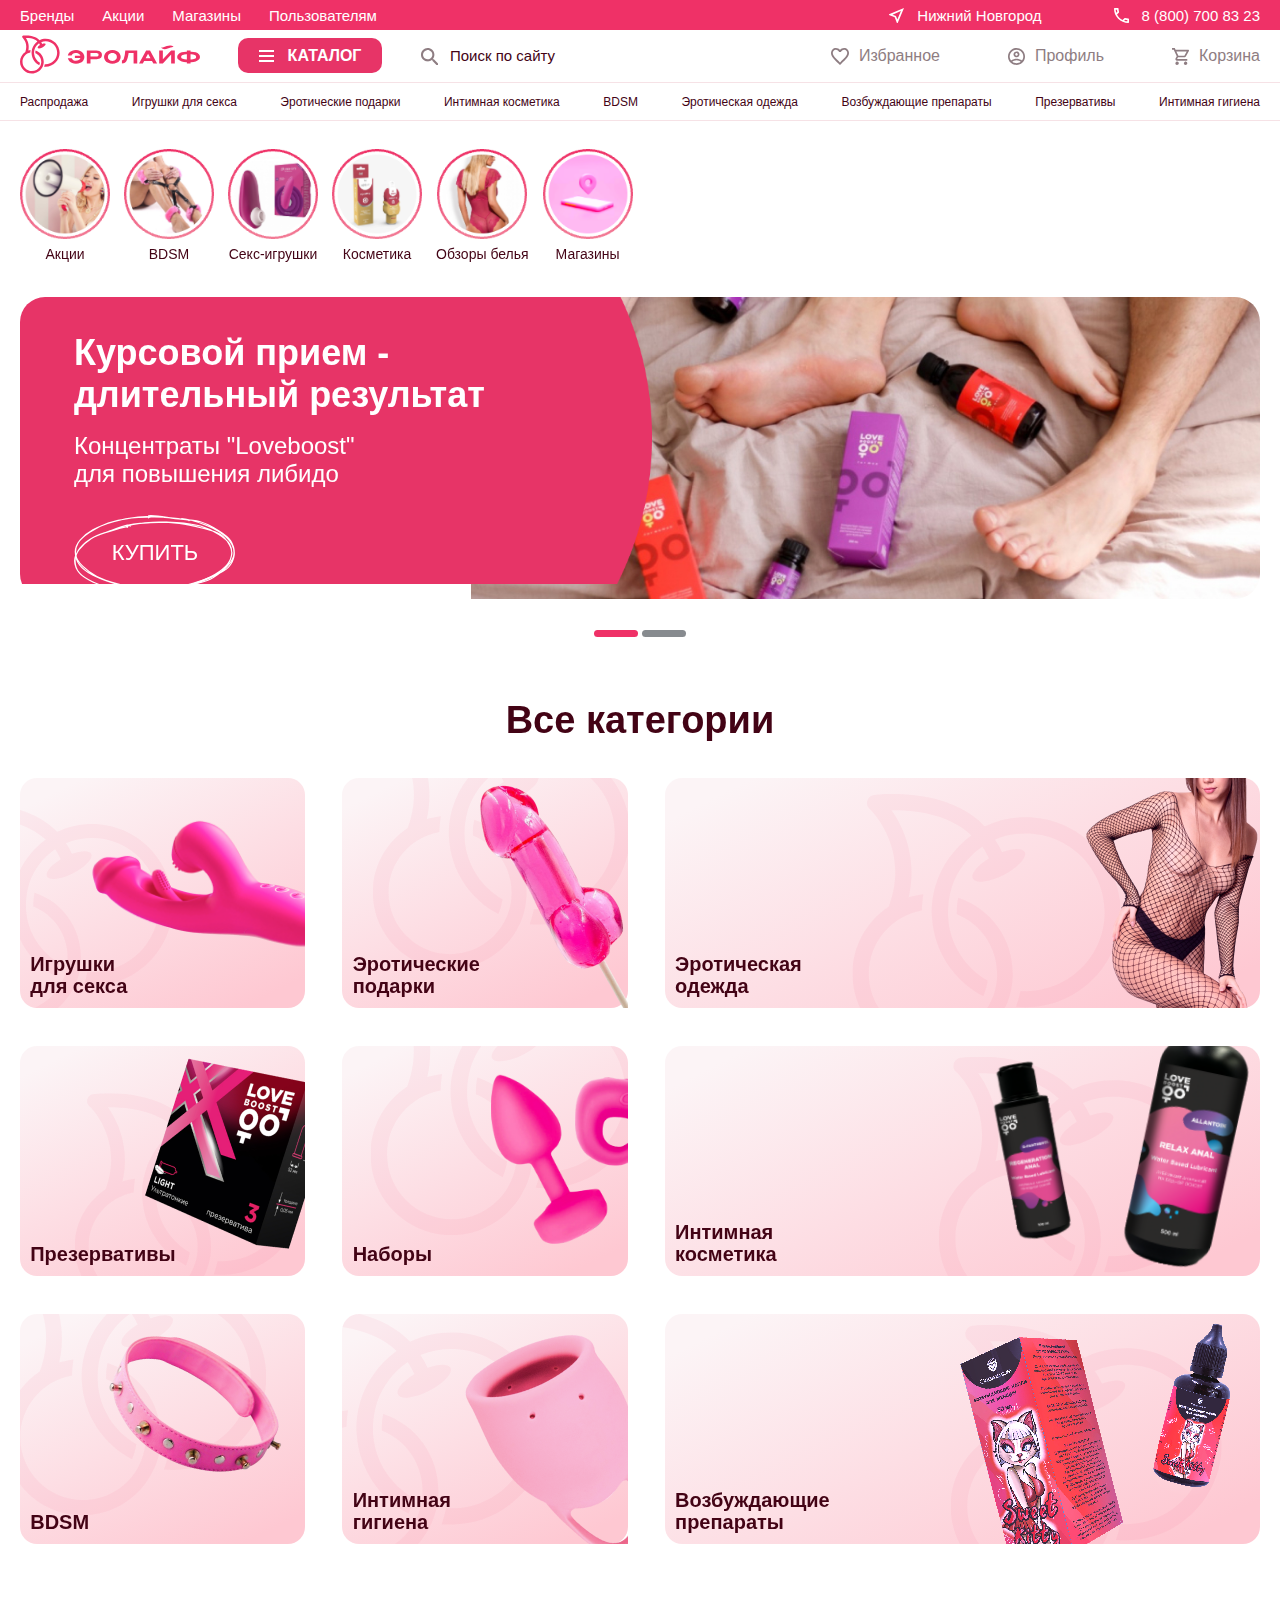
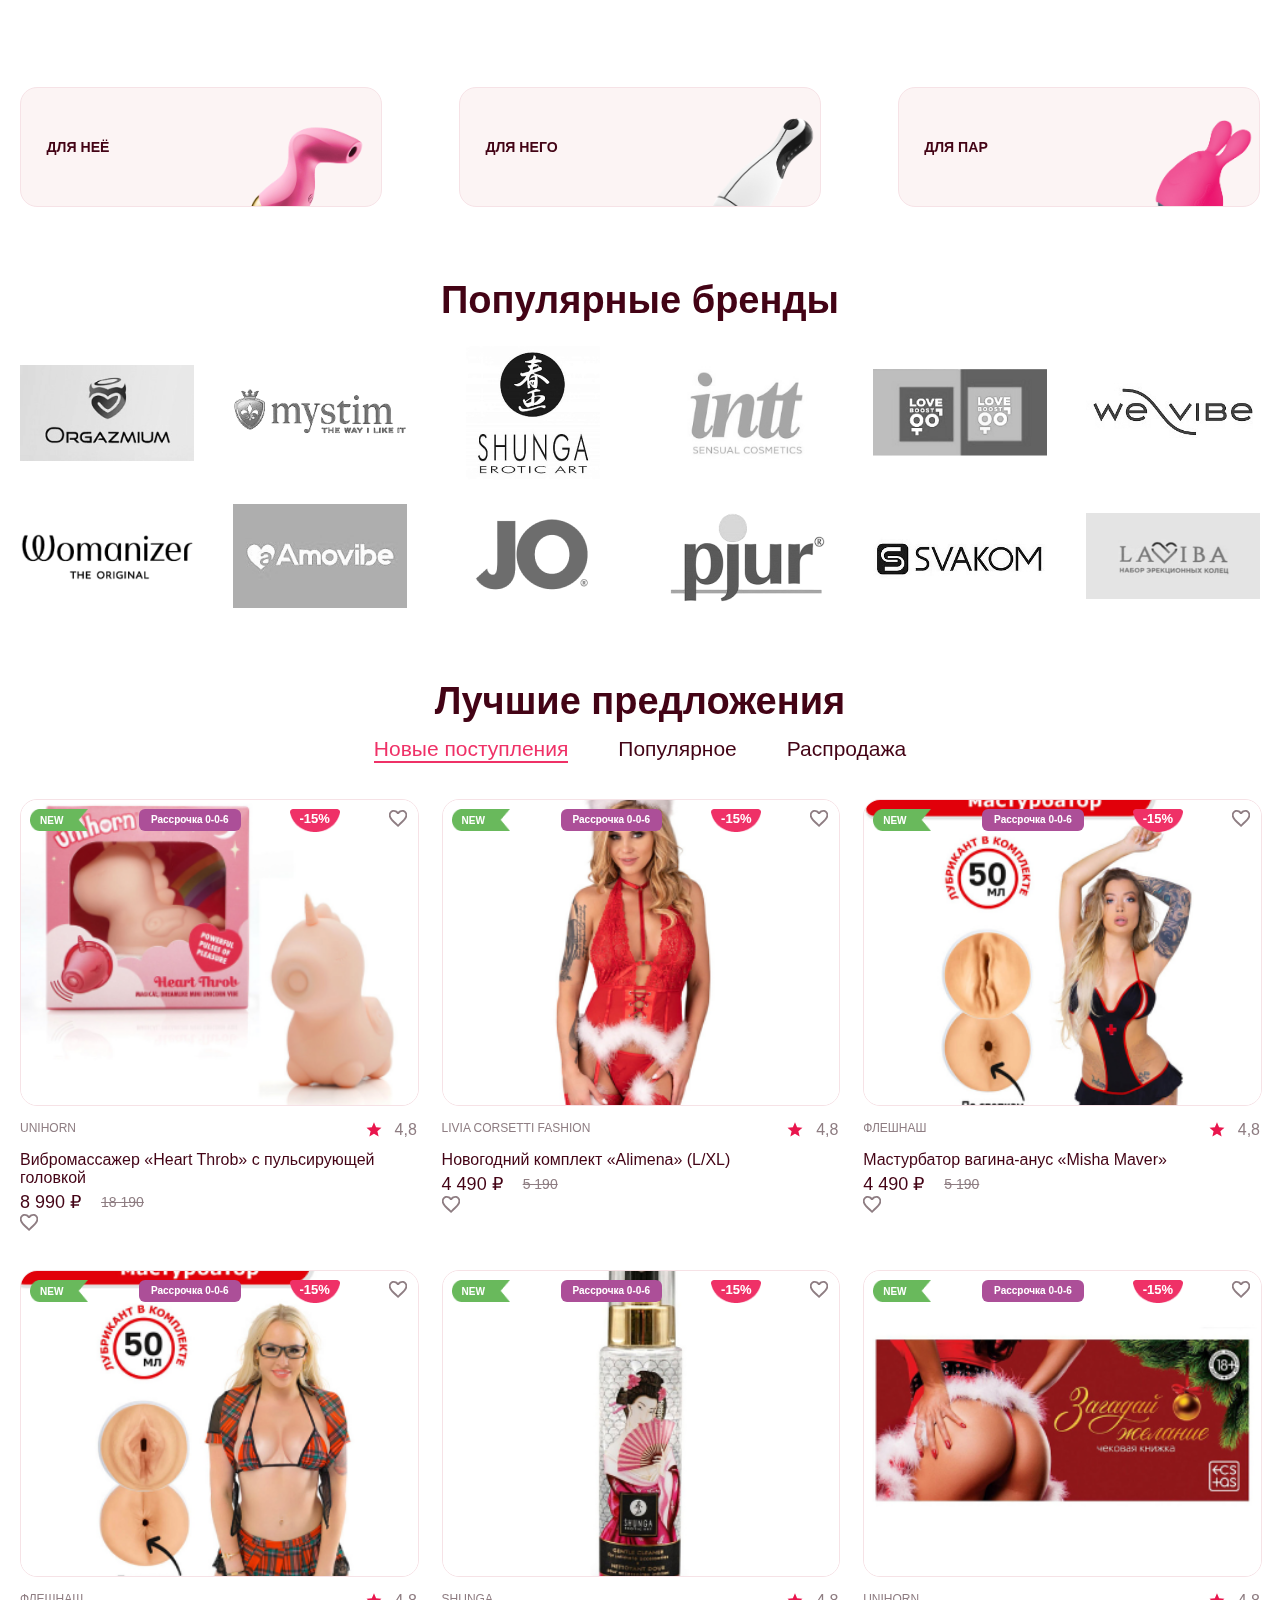
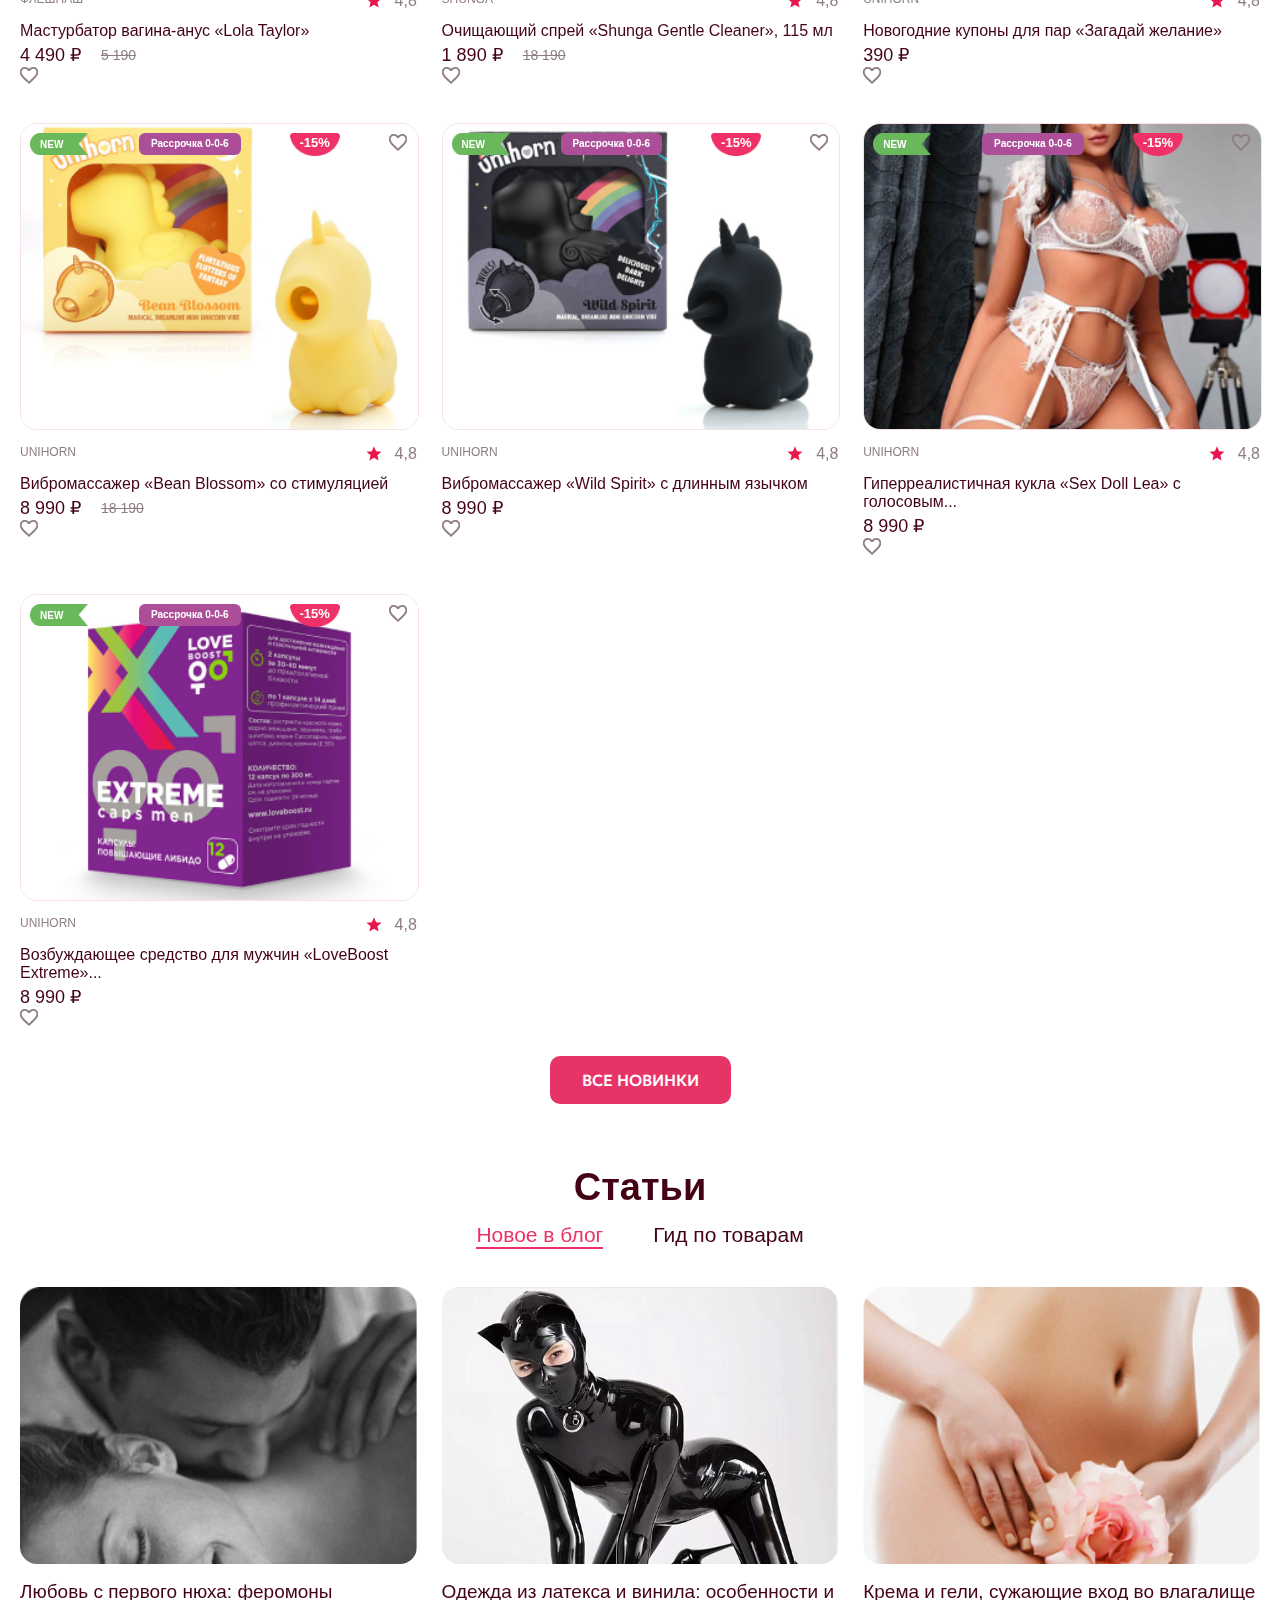
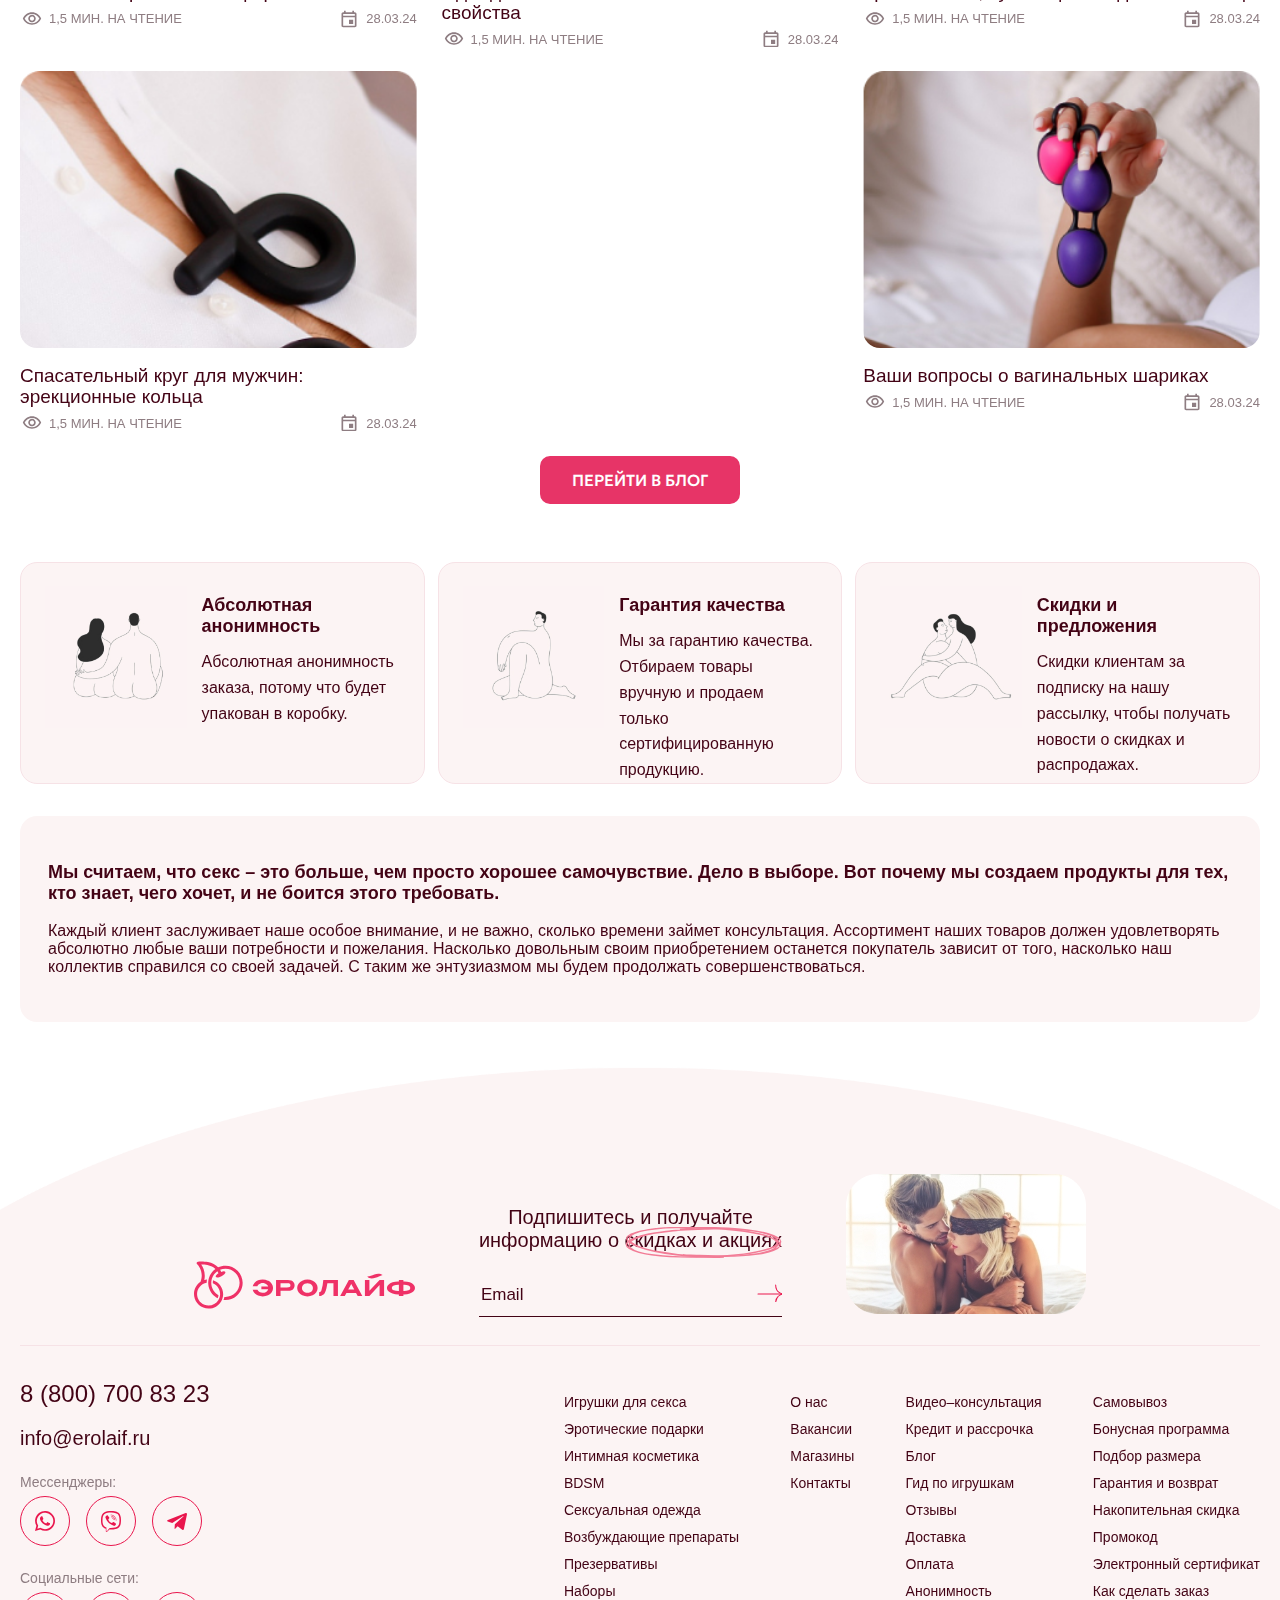
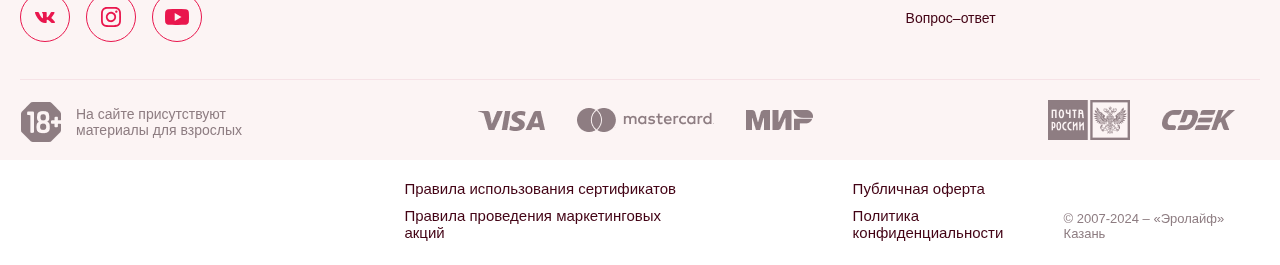
==== commit ed096bee: "changes index1" ====
--- a/index1.html
+++ b/index1.html
@@ -6,16 +6,10 @@
 	<title></title>
 
 	<link rel="stylesheet" href="css/fonts.css">
+	<link rel="stylesheet" href="fonts/mulish_/mulish.css">
+	<link href="./libs/slick/slick.css" rel="stylesheet">
 	<link rel="stylesheet" href="css/style.css">
 	<link rel="stylesheet" href="css/media_style.css">
-
-	<script src="js/jquery-3.7.1.min.js"></script>
-
-	<link href="./libs/slick/slick.css" rel="stylesheet">
-	<script type="text/javascript" src="./libs/slick/slick.min.js"></script>
-
-	<script type="text/javascript" src="js/script.js"></script>
-
 	<link href="./css/font-awesome.min.css" rel="stylesheet">
 </head>
 <body>
@@ -111,258 +105,381 @@
 					<span></span>
 				</div>
 			</div>
-			<ul class="menu_nav">
-
-				<li class="menu_nav_addr">
-					Нижний Новгород
-				</li>
+			<div class="menu_nav">
+
+				<div class="menu_nav_addr">Нижний Новгород</div>
 
 				<div class="header_search header_search_menu">
 					<input type="text" placeholder="Поиск по сайту">
 					<button class="submit"></button>
 				</div>
 				
-				<li class="menu_nav_tabs">
-					<a href="#" class="active">Каталог</a>
-					<a href="#">Информация</a>
-				</li>
-
-
-				<li class="menu_nav_top active" menu-nav="1">
-					<a href="#" class="menu_nav_btn ico1">Распродажа</a>
-
-					<div class="menu_nav_list active" menu-nav="1">
+				<div class="menu_nav_tabs">
+					<a href="#" class="active" data-type="catalog">Каталог</a>
+					<a href="#" data-type="info">Информация</a>
+				</div>
+
+				<div class="menu_nav_top-list show" data-type="catalog">
+					<div class="menu_nav_top" menu-nav="1">
+						<a href="#" class="menu_nav_btn ico1">Распродажа</a>
+
+						<div class="menu_nav_list" menu-nav="1">
+							<div class="menu_nav-back js-nav-back">
+								<svg width="10" height="16" viewBox="0 0 10 16" fill="none" xmlns="http://www.w3.org/2000/svg">
+									<path d="M9.5565 13.2082L3.66422 7.80315L9.5565 2.39813C9.84047 2.13764 10 1.78435 10 1.41596C10 1.04758 9.84047 0.694288 9.5565 0.433803C9.27253 0.173317 8.88739 0.0269775 8.4858 0.0269775C8.08421 0.0269775 7.69906 0.173317 7.4151 0.433803L0.444141 6.82831C0.30335 6.95719 0.191652 7.11028 0.11544 7.27881C0.0392284 7.44734 0 7.62801 0 7.81047C0 7.99292 0.0392284 8.17359 0.11544 8.34212C0.191652 8.51065 0.30335 8.66374 0.444141 8.79263L7.4151 15.1871C7.5556 15.3163 7.72249 15.4187 7.90622 15.4887C8.08994 15.5586 8.28689 15.5945 8.4858 15.5945C8.6847 15.5945 8.88166 15.5586 9.06538 15.4887C9.24911 15.4187 9.416 15.3163 9.5565 15.1871C9.83766 14.9225 9.99501 14.5677 9.99501 14.1982C9.99501 13.8287 9.83766 13.4728 9.5565 13.2082Z" fill="#430315"/>
+								</svg>
+								Распродажа
+							</div>
+							<div class="menu_sub-menu-list">
+								<ul>
+									<li>
+										<a href="#"><b>Анальные игрушки</b></a>
+										<a href="#">Анальные пробки</a>
+										<a href="#">Анальные расширители</a>
+										<a href="#">Анальные шарики</a>
+										<a href="#">Массажеры простаты</a>
+									</li>
+									<li>
+										<a href="#"><b>Вакуумные помпы</b></a>
+										<a href="#">Помпы для женщин</a>
+										<a href="#">Помпы для мужчин</a>
+									</li>
+									<li>
+										<a href="#"><b>Вибраторы</b></a>
+										<a href="#">Вибраторы</a>
+										<a href="#">Вибраторы для пар</a>
+										<a href="#">Виброяйца</a>
+										<a href="#">Массажеры Wand</a>
+										<a href="#">Стимуляторы клитора</a>
+									</li>
+								</ul>
+								<ul>
+									<li>
+										<a href="#"><b>Мастурбаторы</b></a>
+										<a href="#">Мастурбаторы</a>
+										<a href="#">Автоматические мастурбаторы</a>
+									</li>
+									<li>
+										<a href="#"><b>Насадки и кольца</b></a>
+										<a href="#">Для двойного проникновения</a>
+										<a href="#">Насадки на пальцы и язык</a>
+										<a href="#">Насадки на член</a>
+										<a href="#">Эрекционные кольца</a>
+									</li>
+									<li>
+										<a href="#"><b>Секс-куклы</b></a>
+										<a href="#">Надувные секс-куклы</a>
+										<a href="#">Real Doll</a>
+									</li>
+									<li>
+										<a href="#"><b>Секс-машины</b></a>
+									</li>
+								</ul>
+								<ul>
+									<li>
+										<a href="#"><b>Страпоны</b></a>
+									</li>
+									<li>
+										<a href="#"><b>Тренажеры интимных мышц</b></a>
+										<a href="#">Тренажеры Кегеля</a>
+										<a href="#">Вагинальные шарики</a>
+									</li>
+									<li>
+										<a href="#"><b>Уход за игрушками</b></a>
+									</li>
+									<li>
+										<a href="#"><b>Фаллоимитаторы</b></a>
+									</li>
+									<li>
+										<a href="#"><b>Фаллопротезы</b></a>
+									</li>
+									<li>
+										<a href="#"><b>Фистинг</b></a>
+									</li>
+								</ul>
+								<ul>
+									<li>
+										<a href="#"><b>Экстендеры</b></a>
+									</li>
+									<li>
+										<a href="#"><b>Электростимуляция</b></a>
+									</li>
+								</ul>
+							</div>
+						</div>
+					</div>
+					<div class="menu_nav_top" menu-nav="2">
+						<a href="#" class="menu_nav_btn ico2">Новое поступление</a>
+
+						<div class="menu_nav_list" menu-nav="2">
+							<div class="menu_nav-back js-nav-back">
+								<svg width="10" height="16" viewBox="0 0 10 16" fill="none" xmlns="http://www.w3.org/2000/svg">
+									<path d="M9.5565 13.2082L3.66422 7.80315L9.5565 2.39813C9.84047 2.13764 10 1.78435 10 1.41596C10 1.04758 9.84047 0.694288 9.5565 0.433803C9.27253 0.173317 8.88739 0.0269775 8.4858 0.0269775C8.08421 0.0269775 7.69906 0.173317 7.4151 0.433803L0.444141 6.82831C0.30335 6.95719 0.191652 7.11028 0.11544 7.27881C0.0392284 7.44734 0 7.62801 0 7.81047C0 7.99292 0.0392284 8.17359 0.11544 8.34212C0.191652 8.51065 0.30335 8.66374 0.444141 8.79263L7.4151 15.1871C7.5556 15.3163 7.72249 15.4187 7.90622 15.4887C8.08994 15.5586 8.28689 15.5945 8.4858 15.5945C8.6847 15.5945 8.88166 15.5586 9.06538 15.4887C9.24911 15.4187 9.416 15.3163 9.5565 15.1871C9.83766 14.9225 9.99501 14.5677 9.99501 14.1982C9.99501 13.8287 9.83766 13.4728 9.5565 13.2082Z" fill="#430315"/>
+								</svg>
+								Новое поступление
+							</div>
+							<div class="menu_sub-menu-list">
+								<ul>
+									<li>
+										<a href="#"><b>item</b></a>
+										<a href="#">item1</a>
+										<a href="#">item2</a>
+										<a href="#">item3</a>
+									</li>
+								</ul>
+							</div>
+						</div>
+					</div>
+					<div class="menu_nav_top" menu-nav="3">
+						<a href="#" class="menu_nav_btn ico3">Популярное</a>
+
+						<div class="menu_nav_list" menu-nav="3">
+							<div class="menu_nav-back js-nav-back">
+								<svg width="10" height="16" viewBox="0 0 10 16" fill="none" xmlns="http://www.w3.org/2000/svg">
+									<path d="M9.5565 13.2082L3.66422 7.80315L9.5565 2.39813C9.84047 2.13764 10 1.78435 10 1.41596C10 1.04758 9.84047 0.694288 9.5565 0.433803C9.27253 0.173317 8.88739 0.0269775 8.4858 0.0269775C8.08421 0.0269775 7.69906 0.173317 7.4151 0.433803L0.444141 6.82831C0.30335 6.95719 0.191652 7.11028 0.11544 7.27881C0.0392284 7.44734 0 7.62801 0 7.81047C0 7.99292 0.0392284 8.17359 0.11544 8.34212C0.191652 8.51065 0.30335 8.66374 0.444141 8.79263L7.4151 15.1871C7.5556 15.3163 7.72249 15.4187 7.90622 15.4887C8.08994 15.5586 8.28689 15.5945 8.4858 15.5945C8.6847 15.5945 8.88166 15.5586 9.06538 15.4887C9.24911 15.4187 9.416 15.3163 9.5565 15.1871C9.83766 14.9225 9.99501 14.5677 9.99501 14.1982C9.99501 13.8287 9.83766 13.4728 9.5565 13.2082Z" fill="#430315"/>
+								</svg>
+								Популярное
+							</div>
+							<div class="menu_sub-menu-list">
+								<ul>
+									<li>
+										<a href="#"><b>item</b></a>
+										<a href="#">item1</a>
+										<a href="#">item2</a>
+										<a href="#">item3</a>
+									</li>
+								</ul>
+							</div>
+						</div>
+					</div>
+					<div class="menu_nav_top" menu-nav="4">
+						<a href="#" class="menu_nav_btn ico4">Игрушки для секса</a>
+
+						<div class="menu_nav_list" menu-nav="4">
+							<div class="menu_nav-back js-nav-back">
+								<svg width="10" height="16" viewBox="0 0 10 16" fill="none" xmlns="http://www.w3.org/2000/svg">
+									<path d="M9.5565 13.2082L3.66422 7.80315L9.5565 2.39813C9.84047 2.13764 10 1.78435 10 1.41596C10 1.04758 9.84047 0.694288 9.5565 0.433803C9.27253 0.173317 8.88739 0.0269775 8.4858 0.0269775C8.08421 0.0269775 7.69906 0.173317 7.4151 0.433803L0.444141 6.82831C0.30335 6.95719 0.191652 7.11028 0.11544 7.27881C0.0392284 7.44734 0 7.62801 0 7.81047C0 7.99292 0.0392284 8.17359 0.11544 8.34212C0.191652 8.51065 0.30335 8.66374 0.444141 8.79263L7.4151 15.1871C7.5556 15.3163 7.72249 15.4187 7.90622 15.4887C8.08994 15.5586 8.28689 15.5945 8.4858 15.5945C8.6847 15.5945 8.88166 15.5586 9.06538 15.4887C9.24911 15.4187 9.416 15.3163 9.5565 15.1871C9.83766 14.9225 9.99501 14.5677 9.99501 14.1982C9.99501 13.8287 9.83766 13.4728 9.5565 13.2082Z" fill="#430315"/>
+								</svg>
+								Игрушки для секса
+							</div>
+							<div class="menu_sub-menu-list">
+								<ul>
+									<li>
+										<a href="#"><b>item</b></a>
+										<a href="#">item1</a>
+										<a href="#">item2</a>
+										<a href="#">item3</a>
+									</li>
+								</ul>
+							</div>
+						</div>
+					</div>
+					<div class="menu_nav_top" menu-nav="5">
+						<a href="#" class="menu_nav_btn ico5">Эротические подарки</a>
+
+						<div class="menu_nav_list" menu-nav="5">
+							<div class="menu_nav-back js-nav-back">
+								<svg width="10" height="16" viewBox="0 0 10 16" fill="none" xmlns="http://www.w3.org/2000/svg">
+									<path d="M9.5565 13.2082L3.66422 7.80315L9.5565 2.39813C9.84047 2.13764 10 1.78435 10 1.41596C10 1.04758 9.84047 0.694288 9.5565 0.433803C9.27253 0.173317 8.88739 0.0269775 8.4858 0.0269775C8.08421 0.0269775 7.69906 0.173317 7.4151 0.433803L0.444141 6.82831C0.30335 6.95719 0.191652 7.11028 0.11544 7.27881C0.0392284 7.44734 0 7.62801 0 7.81047C0 7.99292 0.0392284 8.17359 0.11544 8.34212C0.191652 8.51065 0.30335 8.66374 0.444141 8.79263L7.4151 15.1871C7.5556 15.3163 7.72249 15.4187 7.90622 15.4887C8.08994 15.5586 8.28689 15.5945 8.4858 15.5945C8.6847 15.5945 8.88166 15.5586 9.06538 15.4887C9.24911 15.4187 9.416 15.3163 9.5565 15.1871C9.83766 14.9225 9.99501 14.5677 9.99501 14.1982C9.99501 13.8287 9.83766 13.4728 9.5565 13.2082Z" fill="#430315"/>
+								</svg>
+								Эротические подарки
+							</div>
+							<div class="menu_sub-menu-list">
+								<ul>
+									<li>
+										<a href="#"><b>item</b></a>
+										<a href="#">item1</a>
+										<a href="#">item2</a>
+										<a href="#">item3</a>
+									</li>
+								</ul>
+							</div>
+						</div>
+					</div>
+					<div class="menu_nav_top" menu-nav="6">
+						<a href="#" class="menu_nav_btn ico6">Интимная косметика</a>
+
+						<div class="menu_nav_list" menu-nav="6">
+							<div class="menu_nav-back js-nav-back">
+								<svg width="10" height="16" viewBox="0 0 10 16" fill="none" xmlns="http://www.w3.org/2000/svg">
+									<path d="M9.5565 13.2082L3.66422 7.80315L9.5565 2.39813C9.84047 2.13764 10 1.78435 10 1.41596C10 1.04758 9.84047 0.694288 9.5565 0.433803C9.27253 0.173317 8.88739 0.0269775 8.4858 0.0269775C8.08421 0.0269775 7.69906 0.173317 7.4151 0.433803L0.444141 6.82831C0.30335 6.95719 0.191652 7.11028 0.11544 7.27881C0.0392284 7.44734 0 7.62801 0 7.81047C0 7.99292 0.0392284 8.17359 0.11544 8.34212C0.191652 8.51065 0.30335 8.66374 0.444141 8.79263L7.4151 15.1871C7.5556 15.3163 7.72249 15.4187 7.90622 15.4887C8.08994 15.5586 8.28689 15.5945 8.4858 15.5945C8.6847 15.5945 8.88166 15.5586 9.06538 15.4887C9.24911 15.4187 9.416 15.3163 9.5565 15.1871C9.83766 14.9225 9.99501 14.5677 9.99501 14.1982C9.99501 13.8287 9.83766 13.4728 9.5565 13.2082Z" fill="#430315"/>
+								</svg>
+								Интимная косметика
+							</div>
+							<div class="menu_sub-menu-list">
+								<ul>
+									<li>
+										<a href="#"><b>item</b></a>
+										<a href="#">item1</a>
+										<a href="#">item2</a>
+										<a href="#">item3</a>
+									</li>
+								</ul>
+							</div>
+						</div>
+					</div>
+					<div class="menu_nav_top" menu-nav="7">
+						<a href="#" class="menu_nav_btn ico7">BDSM</a>
+
+						<div class="menu_nav_list" menu-nav="7">
+							<div class="menu_nav-back js-nav-back">
+								<svg width="10" height="16" viewBox="0 0 10 16" fill="none" xmlns="http://www.w3.org/2000/svg">
+									<path d="M9.5565 13.2082L3.66422 7.80315L9.5565 2.39813C9.84047 2.13764 10 1.78435 10 1.41596C10 1.04758 9.84047 0.694288 9.5565 0.433803C9.27253 0.173317 8.88739 0.0269775 8.4858 0.0269775C8.08421 0.0269775 7.69906 0.173317 7.4151 0.433803L0.444141 6.82831C0.30335 6.95719 0.191652 7.11028 0.11544 7.27881C0.0392284 7.44734 0 7.62801 0 7.81047C0 7.99292 0.0392284 8.17359 0.11544 8.34212C0.191652 8.51065 0.30335 8.66374 0.444141 8.79263L7.4151 15.1871C7.5556 15.3163 7.72249 15.4187 7.90622 15.4887C8.08994 15.5586 8.28689 15.5945 8.4858 15.5945C8.6847 15.5945 8.88166 15.5586 9.06538 15.4887C9.24911 15.4187 9.416 15.3163 9.5565 15.1871C9.83766 14.9225 9.99501 14.5677 9.99501 14.1982C9.99501 13.8287 9.83766 13.4728 9.5565 13.2082Z" fill="#430315"/>
+								</svg>
+								BDSM
+							</div>
+							<div class="menu_sub-menu-list">
+								<ul>
+									<li>
+										<a href="#"><b>item</b></a>
+										<a href="#">item1</a>
+										<a href="#">item2</a>
+										<a href="#">item3</a>
+									</li>
+								</ul>
+							</div>
+						</div>
+					</div>
+					<div class="menu_nav_top" menu-nav="8">
+						<a href="#" class="menu_nav_btn ico8">Эротическая одежда</a>
+
+						<div class="menu_nav_list" menu-nav="8">
+							<div class="menu_nav-back js-nav-back">
+								<svg width="10" height="16" viewBox="0 0 10 16" fill="none" xmlns="http://www.w3.org/2000/svg">
+									<path d="M9.5565 13.2082L3.66422 7.80315L9.5565 2.39813C9.84047 2.13764 10 1.78435 10 1.41596C10 1.04758 9.84047 0.694288 9.5565 0.433803C9.27253 0.173317 8.88739 0.0269775 8.4858 0.0269775C8.08421 0.0269775 7.69906 0.173317 7.4151 0.433803L0.444141 6.82831C0.30335 6.95719 0.191652 7.11028 0.11544 7.27881C0.0392284 7.44734 0 7.62801 0 7.81047C0 7.99292 0.0392284 8.17359 0.11544 8.34212C0.191652 8.51065 0.30335 8.66374 0.444141 8.79263L7.4151 15.1871C7.5556 15.3163 7.72249 15.4187 7.90622 15.4887C8.08994 15.5586 8.28689 15.5945 8.4858 15.5945C8.6847 15.5945 8.88166 15.5586 9.06538 15.4887C9.24911 15.4187 9.416 15.3163 9.5565 15.1871C9.83766 14.9225 9.99501 14.5677 9.99501 14.1982C9.99501 13.8287 9.83766 13.4728 9.5565 13.2082Z" fill="#430315"/>
+								</svg>
+								Эротическая одежда
+							</div>
+							<div class="menu_sub-menu-list">
+								<ul>
+									<li>
+										<a href="#"><b>item</b></a>
+										<a href="#">item1</a>
+										<a href="#">item2</a>
+										<a href="#">item3</a>
+									</li>
+								</ul>
+							</div>
+						</div>
+					</div>
+					<div class="menu_nav_top" menu-nav="9">
+						<a href="#" class="menu_nav_btn ico9">Возбуждающие препараты</a>
+
+						<div class="menu_nav_list" menu-nav="9">
+							<div class="menu_nav-back js-nav-back">
+								<svg width="10" height="16" viewBox="0 0 10 16" fill="none" xmlns="http://www.w3.org/2000/svg">
+									<path d="M9.5565 13.2082L3.66422 7.80315L9.5565 2.39813C9.84047 2.13764 10 1.78435 10 1.41596C10 1.04758 9.84047 0.694288 9.5565 0.433803C9.27253 0.173317 8.88739 0.0269775 8.4858 0.0269775C8.08421 0.0269775 7.69906 0.173317 7.4151 0.433803L0.444141 6.82831C0.30335 6.95719 0.191652 7.11028 0.11544 7.27881C0.0392284 7.44734 0 7.62801 0 7.81047C0 7.99292 0.0392284 8.17359 0.11544 8.34212C0.191652 8.51065 0.30335 8.66374 0.444141 8.79263L7.4151 15.1871C7.5556 15.3163 7.72249 15.4187 7.90622 15.4887C8.08994 15.5586 8.28689 15.5945 8.4858 15.5945C8.6847 15.5945 8.88166 15.5586 9.06538 15.4887C9.24911 15.4187 9.416 15.3163 9.5565 15.1871C9.83766 14.9225 9.99501 14.5677 9.99501 14.1982C9.99501 13.8287 9.83766 13.4728 9.5565 13.2082Z" fill="#430315"/>
+								</svg>
+								Возбуждающие препараты
+							</div>
+							<div class="menu_sub-menu-list">
+								<ul>
+									<li>
+										<a href="#"><b>item</b></a>
+										<a href="#">item1</a>
+										<a href="#">item2</a>
+										<a href="#">item3</a>
+									</li>
+								</ul>
+							</div>
+						</div>
+					</div>
+					<div class="menu_nav_top" menu-nav="10">
+						<a href="#" class="menu_nav_btn ico10">Презервативы</a>
+
+						<div class="menu_nav_list" menu-nav="10">
+							<div class="menu_nav-back js-nav-back">
+								<svg width="10" height="16" viewBox="0 0 10 16" fill="none" xmlns="http://www.w3.org/2000/svg">
+									<path d="M9.5565 13.2082L3.66422 7.80315L9.5565 2.39813C9.84047 2.13764 10 1.78435 10 1.41596C10 1.04758 9.84047 0.694288 9.5565 0.433803C9.27253 0.173317 8.88739 0.0269775 8.4858 0.0269775C8.08421 0.0269775 7.69906 0.173317 7.4151 0.433803L0.444141 6.82831C0.30335 6.95719 0.191652 7.11028 0.11544 7.27881C0.0392284 7.44734 0 7.62801 0 7.81047C0 7.99292 0.0392284 8.17359 0.11544 8.34212C0.191652 8.51065 0.30335 8.66374 0.444141 8.79263L7.4151 15.1871C7.5556 15.3163 7.72249 15.4187 7.90622 15.4887C8.08994 15.5586 8.28689 15.5945 8.4858 15.5945C8.6847 15.5945 8.88166 15.5586 9.06538 15.4887C9.24911 15.4187 9.416 15.3163 9.5565 15.1871C9.83766 14.9225 9.99501 14.5677 9.99501 14.1982C9.99501 13.8287 9.83766 13.4728 9.5565 13.2082Z" fill="#430315"/>
+								</svg>
+								Презервативы
+							</div>
+							<div class="menu_sub-menu-list">
+								<ul>
+									<li>
+										<a href="#"><b>item</b></a>
+										<a href="#">item1</a>
+										<a href="#">item2</a>
+										<a href="#">item3</a>
+									</li>
+								</ul>
+							</div>
+						</div>
+					</div>
+					<div class="menu_nav_top" menu-nav="11">
+						<a href="#" class="menu_nav_btn ico11">Интимная гигиена</a>
+
+						<div class="menu_nav_list" menu-nav="11">
+							<div class="menu_nav-back js-nav-back">
+								<svg width="10" height="16" viewBox="0 0 10 16" fill="none" xmlns="http://www.w3.org/2000/svg">
+									<path d="M9.5565 13.2082L3.66422 7.80315L9.5565 2.39813C9.84047 2.13764 10 1.78435 10 1.41596C10 1.04758 9.84047 0.694288 9.5565 0.433803C9.27253 0.173317 8.88739 0.0269775 8.4858 0.0269775C8.08421 0.0269775 7.69906 0.173317 7.4151 0.433803L0.444141 6.82831C0.30335 6.95719 0.191652 7.11028 0.11544 7.27881C0.0392284 7.44734 0 7.62801 0 7.81047C0 7.99292 0.0392284 8.17359 0.11544 8.34212C0.191652 8.51065 0.30335 8.66374 0.444141 8.79263L7.4151 15.1871C7.5556 15.3163 7.72249 15.4187 7.90622 15.4887C8.08994 15.5586 8.28689 15.5945 8.4858 15.5945C8.6847 15.5945 8.88166 15.5586 9.06538 15.4887C9.24911 15.4187 9.416 15.3163 9.5565 15.1871C9.83766 14.9225 9.99501 14.5677 9.99501 14.1982C9.99501 13.8287 9.83766 13.4728 9.5565 13.2082Z" fill="#430315"/>
+								</svg>
+								Интимная гигиена
+							</div>
+							<div class="menu_sub-menu-list">
+								<ul>
+									<li>
+										<a href="#"><b>item</b></a>
+										<a href="#">item1</a>
+										<a href="#">item2</a>
+										<a href="#">item3</a>
+									</li>
+								</ul>
+							</div>
+						</div>
+					</div>
+					<div class="menu_nav_top" menu-nav="12">
+					<a href="#" class="menu_nav_btn ico12">Наборы</a>
+
+					<div class="menu_nav_list" menu-nav="12">
+						<div class="menu_nav-back js-nav-back">
+							<svg width="10" height="16" viewBox="0 0 10 16" fill="none" xmlns="http://www.w3.org/2000/svg">
+								<path d="M9.5565 13.2082L3.66422 7.80315L9.5565 2.39813C9.84047 2.13764 10 1.78435 10 1.41596C10 1.04758 9.84047 0.694288 9.5565 0.433803C9.27253 0.173317 8.88739 0.0269775 8.4858 0.0269775C8.08421 0.0269775 7.69906 0.173317 7.4151 0.433803L0.444141 6.82831C0.30335 6.95719 0.191652 7.11028 0.11544 7.27881C0.0392284 7.44734 0 7.62801 0 7.81047C0 7.99292 0.0392284 8.17359 0.11544 8.34212C0.191652 8.51065 0.30335 8.66374 0.444141 8.79263L7.4151 15.1871C7.5556 15.3163 7.72249 15.4187 7.90622 15.4887C8.08994 15.5586 8.28689 15.5945 8.4858 15.5945C8.6847 15.5945 8.88166 15.5586 9.06538 15.4887C9.24911 15.4187 9.416 15.3163 9.5565 15.1871C9.83766 14.9225 9.99501 14.5677 9.99501 14.1982C9.99501 13.8287 9.83766 13.4728 9.5565 13.2082Z" fill="#430315"/>
+							</svg>
+							Наборы
+						</div>
+						<div class="menu_sub-menu-list">
+							<ul>
+								<li>
+									<a href="#"><b>item</b></a>
+									<a href="#">item1</a>
+									<a href="#">item2</a>
+									<a href="#">item3</a>
+								</li>
+							</ul>
+						</div>
+					</div>
+				</div>
+				</div>
+				<div class="menu_nav_top-list" data-type="info">
+					<div class="menu_nav_top-info-list">
 						<ul>
-							<li>
-								<a href="#"><b>Анальные игрушки</b></a>
-								<a href="#">Анальные пробки</a>
-								<a href="#">Анальные расширители</a>
-								<a href="#">Анальные шарики</a>
-								<a href="#">Массажеры простаты</a>
-							</li>
-							<li>
-								<a href="#"><b>Вакуумные помпы</b></a>
-								<a href="#">Помпы для женщин</a>
-								<a href="#">Помпы для мужчин</a>
-							</li>
-							<li>
-								<a href="#"><b>Вибраторы</b></a>
-								<a href="#">Вибраторы</a>
-								<a href="#">Вибраторы для пар</a>
-								<a href="#">Виброяйца</a>
-								<a href="#">Массажеры Wand</a>
-								<a href="#">Стимуляторы клитора</a>
-							</li>
+							<li><a href="#">О нас</a></li>
+							<li><a href="#">Вакансии</a></li>
+							<li><a href="#">Магазины</a></li>
+							<li><a href="#">Контакты</a></li>
+							<li><a href="#">Видео–консультация</a></li>
+							<li><a href="#">Кредит и рассрочка</a></li>
+							<li><a href="#">Блог</a></li>
+							<li><a href="#">Гид по игрушкам</a></li>
+							<li><a href="#">Отзывы</a></li>
+							<li><a href="#">Доставка</a></li>
+							<li><a href="#">Оплата</a></li>
+							<li><a href="#">Анонимность</a></li>
+							<li><a href="#">Вопрос–ответ</a></li>
+							<li><a href="#">Самовывоз</a></li>
+							<li><a href="#">Бонусная программа</a></li>
+							<li><a href="#">Подбор размера</a></li>
+							<li><a href="#">Гарантия и возврат</a></li>
+							<li><a href="#">Накопительная скидка</a></li>
+							<li><a href="#">Промокод</a></li>
+							<li><a href="#">Электронный сертификат</a></li>
+							<li><a href="#">Как сделать заказ</a></li>
+							<li><a href="#">Как оплатить "Долями"</a></li>
 						</ul>
-						<ul>
-							<li>
-								<a href="#"><b>Мастурбаторы</b></a>
-								<a href="#">Мастурбаторы</a>
-								<a href="#">Автоматические мастурбаторы</a>
-							</li>
-							<li>
-								<a href="#"><b>Насадки и кольца</b></a>
-								<a href="#">Для двойного проникновения</a>
-								<a href="#">Насадки на пальцы и язык</a>
-								<a href="#">Насадки на член</a>
-								<a href="#">Эрекционные кольца</a>
-							</li>
-							<li>
-								<a href="#"><b>Секс-куклы</b></a>
-								<a href="#">Надувные секс-куклы</a>
-								<a href="#">Real Doll</a>
-							</li>
-							<li>
-								<a href="#"><b>Секс-машины</b></a>
-							</li>
-						</ul>
-						<ul>
-							<li>
-								<a href="#"><b>Страпоны</b></a>
-							</li>
-							<li>
-								<a href="#"><b>Тренажеры интимных мышц</b></a>
-								<a href="#">Тренажеры Кегеля</a>
-								<a href="#">Вагинальные шарики</a>
-							</li>
-							<li>
-								<a href="#"><b>Уход за игрушками</b></a>
-							</li>
-							<li>
-								<a href="#"><b>Фаллоимитаторы</b></a>
-							</li>
-							<li>
-								<a href="#"><b>Фаллопротезы</b></a>
-							</li>
-							<li>
-								<a href="#"><b>Фистинг</b></a>
-							</li>
-						</ul>
-						<ul>
-							<li>
-								<a href="#"><b>Экстендеры</b></a>
-							</li>
-							<li>
-								<a href="#"><b>Электростимуляция</b></a>
-							</li>
-						</ul>
-					</div>
-				</li>
-				<li class="menu_nav_top" menu-nav="2">
-					<a href="#" class="menu_nav_btn ico2">Новое поступление</a>
-
-					<div class="menu_nav_list" menu-nav="2">
-						<ul>
-							<li>
-								<a href="#"><b>item</b></a>
-								<a href="#">item1</a>
-								<a href="#">item2</a>
-								<a href="#">item3</a>
-							</li>
-						</ul>
-					</div>
-				</li>
-				<li class="menu_nav_top" menu-nav="3">
-					<a href="#" class="menu_nav_btn ico3">Популярное</a>
-
-					<div class="menu_nav_list" menu-nav="3">
-						<ul>
-							<li>
-								<a href="#"><b>item</b></a>
-								<a href="#">item1</a>
-								<a href="#">item2</a>
-								<a href="#">item3</a>
-							</li>
-						</ul>
-					</div>
-				</li>
-				<li class="menu_nav_top" menu-nav="4">
-					<a href="#" class="menu_nav_btn ico4">Игрушки для секса</a>
-
-					<div class="menu_nav_list" menu-nav="4">
-						<ul>
-							<li>
-								<a href="#"><b>item</b></a>
-								<a href="#">item1</a>
-								<a href="#">item2</a>
-								<a href="#">item3</a>
-							</li>
-						</ul>
-					</div>
-				</li>
-				<li class="menu_nav_top" menu-nav="5">
-					<a href="#" class="menu_nav_btn ico5">Эротические подарки</a>
-
-					<div class="menu_nav_list" menu-nav="5">
-						<ul>
-							<li>
-								<a href="#"><b>item</b></a>
-								<a href="#">item1</a>
-								<a href="#">item2</a>
-								<a href="#">item3</a>
-							</li>
-						</ul>
-					</div>
-				</li>
-				<li class="menu_nav_top" menu-nav="6">
-					<a href="#" class="menu_nav_btn ico6">Интимная косметика</a>
-
-					<div class="menu_nav_list" menu-nav="6">
-						<ul>
-							<li>
-								<a href="#"><b>item</b></a>
-								<a href="#">item1</a>
-								<a href="#">item2</a>
-								<a href="#">item3</a>
-							</li>
-						</ul>
-					</div>
-				</li>
-				<li class="menu_nav_top" menu-nav="7">
-					<a href="#" class="menu_nav_btn ico7">BDSM</a>
-
-					<div class="menu_nav_list" menu-nav="7">
-						<ul>
-							<li>
-								<a href="#"><b>item</b></a>
-								<a href="#">item1</a>
-								<a href="#">item2</a>
-								<a href="#">item3</a>
-							</li>
-						</ul>
-					</div>
-				</li>
-				<li class="menu_nav_top" menu-nav="8">
-					<a href="#" class="menu_nav_btn ico8">Эротическая одежда</a>
-
-					<div class="menu_nav_list" menu-nav="8">
-						<ul>
-							<li>
-								<a href="#"><b>item</b></a>
-								<a href="#">item1</a>
-								<a href="#">item2</a>
-								<a href="#">item3</a>
-							</li>
-						</ul>
-					</div>
-				</li>
-				<li class="menu_nav_top" menu-nav="9">
-					<a href="#" class="menu_nav_btn ico9">Возбуждающие препараты</a>
-
-					<div class="menu_nav_list" menu-nav="9">
-						<ul>
-							<li>
-								<a href="#"><b>item</b></a>
-								<a href="#">item1</a>
-								<a href="#">item2</a>
-								<a href="#">item3</a>
-							</li>
-						</ul>
-					</div>
-				</li>
-				<li class="menu_nav_top" menu-nav="10">
-					<a href="#" class="menu_nav_btn ico10">Презервативы</a>
-
-					<div class="menu_nav_list" menu-nav="10">
-						<ul>
-							<li>
-								<a href="#"><b>item</b></a>
-								<a href="#">item1</a>
-								<a href="#">item2</a>
-								<a href="#">item3</a>
-							</li>
-						</ul>
-					</div>
-				</li>
-				<li class="menu_nav_top" menu-nav="11">
-					<a href="#" class="menu_nav_btn ico11">Интимная гигиена</a>
-
-					<div class="menu_nav_list" menu-nav="11">
-						<ul>
-							<li>
-								<a href="#"><b>item</b></a>
-								<a href="#">item1</a>
-								<a href="#">item2</a>
-								<a href="#">item3</a>
-							</li>
-						</ul>
-					</div>
-				</li>
-				<li class="menu_nav_top" menu-nav="12">
-					<a href="#" class="menu_nav_btn ico12">Наборы</a>
-
-					<div class="menu_nav_list" menu-nav="12">
-						<ul>
-							<li>
-								<a href="#"><b>item</b></a>
-								<a href="#">item1</a>
-								<a href="#">item2</a>
-								<a href="#">item3</a>
-							</li>
-						</ul>
-					</div>
-				</li>
-			</ul>
+					</div>
+				</div>
+			</div>
 		</div>
 	</div>
 	
@@ -643,7 +760,7 @@
 				<a href="#" class="catalog_block">
 					<div class="catalog_block_head">
 						<span class="catalog_block_new">NEW</span>
-						<span class="catalog_block_profit">Рассрочка 0-0-6</span>
+						<span class="catalog_block_profit"><span class="catalog_block_profit_text">Рассрочка</span> 0-0-6</span>
 						<span class="catalog_block_benefit">-15%</span>
 
 						<button class="catalog_fav"></button>
@@ -653,7 +770,6 @@
 						<img src="./img/catalog/1.png" alt="">
 						<button class="btn catalog_cart"><span>ДОБАВИТЬ В КОРЗИНУ</span></button>
 					</div>
-
 					<div class="catalog_block_wrap">
 						<span class="catalog_block_category">Unihorn</span>
 						<span class="catalog_block_rating">4,8</span>
@@ -663,15 +779,19 @@
 						Вибромассажер «Heart Throb» с пульсирующей головкой
 					</div>
 
-					<div class="catalog_block_price">
-						<span class="new_price">8 990 ₽</span>
-						<span class="old_price">18 190</span>
-					</div>
+					<div class="catalog_block_price_block">
+						<div class="catalog_block_price">
+							<span class="new_price">8 990 ₽</span>
+							<span class="old_price">18 190</span>
+						</div>
+						<button class="catalog_fav-mob catalog_fav"></button>
+					</div>
+					<button class="btn catalog_cart"><span>ДОБАВИТЬ В КОРЗИНУ</span></button>
 				</a>
 				<a href="#" class="catalog_block">
 					<div class="catalog_block_head">
 						<span class="catalog_block_new">NEW</span>
-						<span class="catalog_block_profit">Рассрочка 0-0-6</span>
+						<span class="catalog_block_profit"><span class="catalog_block_profit_text">Рассрочка</span> 0-0-6</span>
 						<span class="catalog_block_benefit">-15%</span>
 
 						<button class="catalog_fav"></button>
@@ -691,15 +811,19 @@
 						Новогодний комплект «Alimena» (L/XL)
 					</div>
 
-					<div class="catalog_block_price">
-						<span class="new_price">4 490 ₽</span>
-						<span class="old_price">5 190</span>
-					</div>
+					<div class="catalog_block_price_block">
+						<div class="catalog_block_price">
+							<span class="new_price">4 490 ₽</span>
+							<span class="old_price">5 190</span>
+						</div>
+						<button class="catalog_fav-mob catalog_fav"></button>
+					</div>
+					<button class="btn catalog_cart"><span>ДОБАВИТЬ В КОРЗИНУ</span></button>
 				</a>
 				<a href="#" class="catalog_block">
 					<div class="catalog_block_head">
 						<span class="catalog_block_new">NEW</span>
-						<span class="catalog_block_profit">Рассрочка 0-0-6</span>
+						<span class="catalog_block_profit"><span class="catalog_block_profit_text">Рассрочка</span> 0-0-6</span>
 						<span class="catalog_block_benefit">-15%</span>
 
 						<button class="catalog_fav"></button>
@@ -719,15 +843,19 @@
 						Мастурбатор вагина-анус «Misha Maver»
 					</div>
 
-					<div class="catalog_block_price">
-						<span class="new_price">4 590 ₽</span>
-						<span class="old_price">5 190</span>
-					</div>
+					<div class="catalog_block_price_block">
+						<div class="catalog_block_price">
+							<span class="new_price">4 490 ₽</span>
+							<span class="old_price">5 190</span>
+						</div>
+						<button class="catalog_fav-mob catalog_fav"></button>
+					</div>
+					<button class="btn catalog_cart"><span>ДОБАВИТЬ В КОРЗИНУ</span></button>
 				</a>
 				<a href="#" class="catalog_block">
 					<div class="catalog_block_head">
 						<span class="catalog_block_new">NEW</span>
-						<span class="catalog_block_profit">Рассрочка 0-0-6</span>
+						<span class="catalog_block_profit"><span class="catalog_block_profit_text">Рассрочка</span> 0-0-6</span>
 						<span class="catalog_block_benefit">-15%</span>
 
 						<button class="catalog_fav"></button>
@@ -749,15 +877,19 @@
 						Мастурбатор вагина-анус «Lola Taylor»
 					</div>
 
-					<div class="catalog_block_price">
-						<span class="new_price">4 590 ₽</span>
-						<span class="old_price">5 190</span>
-					</div>
+					<div class="catalog_block_price_block">
+						<div class="catalog_block_price">
+							<span class="new_price">4 490 ₽</span>
+							<span class="old_price">5 190</span>
+						</div>
+						<button class="catalog_fav-mob catalog_fav"></button>
+					</div>
+					<button class="btn catalog_cart"><span>ДОБАВИТЬ В КОРЗИНУ</span></button>
 				</a>
 				<a href="#" class="catalog_block">
 					<div class="catalog_block_head">
 						<span class="catalog_block_new">NEW</span>
-						<span class="catalog_block_profit">Рассрочка 0-0-6</span>
+						<span class="catalog_block_profit"><span class="catalog_block_profit_text">Рассрочка</span> 0-0-6</span>
 						<span class="catalog_block_benefit">-15%</span>
 
 						<button class="catalog_fav"></button>
@@ -778,16 +910,19 @@
 					<div class="catalog_block_title">
 						Очищающий спрей «Shunga Gentle Cleaner», 115 мл
 					</div>
-
-					<div class="catalog_block_price">
-						<span class="new_price">1 890 ₽</span>
-						<span class="old_price">18 190</span>
-					</div>
+					<div class="catalog_block_price_block">
+						<div class="catalog_block_price">
+							<span class="new_price">1 890 ₽</span>
+							<span class="old_price">18 190</span>
+						</div>
+						<button class="catalog_fav-mob catalog_fav"></button>
+					</div>
+					<button class="btn catalog_cart"><span>ДОБАВИТЬ В КОРЗИНУ</span></button>
 				</a>
 				<a href="#" class="catalog_block">
 					<div class="catalog_block_head">
 						<span class="catalog_block_new">NEW</span>
-						<span class="catalog_block_profit">Рассрочка 0-0-6</span>
+						<span class="catalog_block_profit"><span class="catalog_block_profit_text">Рассрочка</span> 0-0-6</span>
 						<span class="catalog_block_benefit">-15%</span>
 
 						<button class="catalog_fav"></button>
@@ -809,14 +944,18 @@
 						Новогодние купоны для пар «Загадай желание»
 					</div>
 
-					<div class="catalog_block_price">
-						<span class="new_price">390 ₽</span>
-					</div>
+					<div class="catalog_block_price_block">
+						<div class="catalog_block_price">
+							<span class="new_price">390 ₽</span>
+						</div>
+						<button class="catalog_fav-mob catalog_fav"></button>
+					</div>
+					<button class="btn catalog_cart"><span>ДОБАВИТЬ В КОРЗИНУ</span></button>
 				</a>
 				<a href="#" class="catalog_block">
 					<div class="catalog_block_head">
 						<span class="catalog_block_new">NEW</span>
-						<span class="catalog_block_profit">Рассрочка 0-0-6</span>
+						<span class="catalog_block_profit"><span class="catalog_block_profit_text">Рассрочка</span> 0-0-6</span>
 						<span class="catalog_block_benefit">-15%</span>
 
 						<button class="catalog_fav"></button>
@@ -838,15 +977,19 @@
 						Вибромассажер «Bean Blossom» со стимуляцией
 					</div>
 
-					<div class="catalog_block_price">
-						<span class="new_price">8 990 ₽</span>
-						<span class="old_price">18 190</span>
-					</div>
+					<div class="catalog_block_price_block">
+						<div class="catalog_block_price">
+							<span class="new_price">8 990 ₽</span>
+							<span class="old_price">18 190</span>
+						</div>
+						<button class="catalog_fav-mob catalog_fav"></button>
+					</div>
+					<button class="btn catalog_cart"><span>ДОБАВИТЬ В КОРЗИНУ</span></button>
 				</a>
 				<a href="#" class="catalog_block">
 					<div class="catalog_block_head">
 						<span class="catalog_block_new">NEW</span>
-						<span class="catalog_block_profit">Рассрочка 0-0-6</span>
+						<span class="catalog_block_profit"><span class="catalog_block_profit_text">Рассрочка</span> 0-0-6</span>
 						<span class="catalog_block_benefit">-15%</span>
 
 						<button class="catalog_fav"></button>
@@ -868,14 +1011,19 @@
 						Вибромассажер «Wild Spirit» с длинным язычком
 					</div>
 
-					<div class="catalog_block_price">
-						<span class="new_price">8 990 ₽</span>
-					</div>
+					<div class="catalog_block_price_block">
+						<div class="catalog_block_price">
+							<span class="new_price">8 990 ₽</span>
+
+						</div>
+						<button class="catalog_fav-mob catalog_fav"></button>
+					</div>
+					<button class="btn catalog_cart"><span>ДОБАВИТЬ В КОРЗИНУ</span></button>
 				</a>
 				<a href="#" class="catalog_block">
 					<div class="catalog_block_head">
 						<span class="catalog_block_new">NEW</span>
-						<span class="catalog_block_profit">Рассрочка 0-0-6</span>
+						<span class="catalog_block_profit"><span class="catalog_block_profit_text">Рассрочка</span> 0-0-6</span>
 						<span class="catalog_block_benefit">-15%</span>
 
 						<button class="catalog_fav"></button>
@@ -897,14 +1045,19 @@
 						Гиперреалистичная кукла «Sex Doll Lea» с голосовым...
 					</div>
 
-					<div class="catalog_block_price">
-						<span class="new_price">8 990 ₽</span>
-					</div>
+					<div class="catalog_block_price_block">
+						<div class="catalog_block_price">
+							<span class="new_price">8 990 ₽</span>
+
+						</div>
+						<button class="catalog_fav-mob catalog_fav"></button>
+					</div>
+					<button class="btn catalog_cart"><span>ДОБАВИТЬ В КОРЗИНУ</span></button>
 				</a>
 				<a href="#" class="catalog_block">
 					<div class="catalog_block_head">
 						<span class="catalog_block_new">NEW</span>
-						<span class="catalog_block_profit">Рассрочка 0-0-6</span>
+						<span class="catalog_block_profit"><span class="catalog_block_profit_text">Рассрочка</span> 0-0-6</span>
 						<span class="catalog_block_benefit">-15%</span>
 
 						<button class="catalog_fav"></button>
@@ -926,9 +1079,14 @@
 						Возбуждающее средство для мужчин «LoveBoost Extreme»...
 					</div>
 
-					<div class="catalog_block_price">
-						<span class="new_price">8 990 ₽</span>
-					</div>
+					<div class="catalog_block_price_block">
+						<div class="catalog_block_price">
+							<span class="new_price">8 990 ₽</span>
+
+						</div>
+						<button class="catalog_fav-mob catalog_fav"></button>
+					</div>
+					<button class="btn catalog_cart"><span>ДОБАВИТЬ В КОРЗИНУ</span></button>
 				</a>
 			</div>
 
@@ -1109,19 +1267,37 @@
 				<div class="footer_contacts">
 					<a href="tel:" class="phone">8 (800) 700 83 23</a>
 					<a href="mailto:" class="mail">info@erolaif.ru</a>
-					
-					<div class="footer_contacts_social">
-						<span>Мессенджеры:</span>
-						<a href="#" class="watsapp"></a>
-						<a href="#" class="viber"></a>
-						<a href="#" class="telegram"></a>
-					</div>
-
-					<div class="footer_contacts_social">
-						<span>Социальные сети:</span>
-						<a href="#" class="vk"></a>
-						<a href="#" class="instagram"></a>
-						<a href="#" class="youtube"></a>
+
+					<div class="footer_contacts_social-block">
+						<div class="footer_contacts_social">
+							<span>Мессенджеры:</span>
+							<div class="footer_contacts_social-list">
+								<div class="footer_contacts_social-item">
+									<a href="#" class="watsapp"></a>
+								</div>
+								<div class="footer_contacts_social-item">
+									<a href="#" class="viber"></a>
+								</div>
+								<div class="footer_contacts_social-item">
+									<a href="#" class="telegram"></a>
+								</div>
+							</div>
+						</div>
+
+						<div class="footer_contacts_social">
+							<span>Социальные сети:</span>
+							<div class="footer_contacts_social-list">
+								<div class="footer_contacts_social-item">
+									<a href="#" class="vk"></a>
+								</div>
+								<div class="footer_contacts_social-item">
+									<a href="#" class="instagram"></a>
+								</div>
+								<div class="footer_contacts_social-item">
+									<a href="#" class="youtube"></a>
+								</div>
+							</div>
+						</div>
 					</div>
 				</div>
 				
@@ -1216,26 +1392,65 @@
 		</div>
 	</footer>
 
-
-	<script>
-		if ($(window).width() < 991) {
-			$('.menu_catalog_wrap').slick({
-				arrows: false,
-				dots: true,
-				infinite: false,
-				slidesToShow: 5,
-				slidesToScroll: 1,
-				responsive: [
-					{
-						breakpoint: 768,
-						settings: {
-							slidesToShow: 4,
-						}
-					},
-				]
-			});
-		}
-	</script>
+	<div class="mobile-bottom-menu">
+		<div class="mobile-bottom-menu__list">
+			<div class="mobile-bottom-menu__item">
+				<a href="#" class="mobile-bottom-menu__wrap">
+					<div class="mobile-bottom-menu__ico">
+						<svg width="20" height="17" viewBox="0 0 20 17" fill="none" xmlns="http://www.w3.org/2000/svg">
+							<path d="M10 2.69L15 7.19V15H13V9H7V15H5V7.19L10 2.69ZM10 0L0 9H3V17H9V11H11V17H17V9H20L10 0Z" fill="white"/>
+						</svg>
+					</div>
+					<div class="mobile-bottom-menu__name">Главная</div>
+				</a>
+			</div>
+			<div class="mobile-bottom-menu__item">
+				<a href="#" class="mobile-bottom-menu__wrap js-open-catalog">
+					<div class="mobile-bottom-menu__ico">
+						<svg width="24" height="24" viewBox="0 0 24 24" fill="none" xmlns="http://www.w3.org/2000/svg">
+							<path d="M5.14369 6.85698H18.8587V8.57098H5.14369V6.85698ZM6.85869 3.42798H17.1437V5.14198H6.85869V3.42798ZM18.8587 10.285H5.14369C4.68951 10.2863 4.25432 10.4673 3.93316 10.7885C3.61201 11.1096 3.43101 11.5448 3.42969 11.999V18.856C3.43101 19.3102 3.61201 19.7453 3.93316 20.0665C4.25432 20.3877 4.68951 20.5687 5.14369 20.57H18.8587C19.3129 20.5687 19.7481 20.3877 20.0692 20.0665C20.3904 19.7453 20.5714 19.3102 20.5727 18.856V11.999C20.5714 11.5448 20.3904 11.1096 20.0692 10.7885C19.7481 10.4673 19.3129 10.2863 18.8587 10.285ZM18.8587 18.856H5.14369V11.999H18.8587V18.856Z" fill="white"/>
+						</svg>
+					</div>
+					<div class="mobile-bottom-menu__name">Каталог</div>
+				</a>
+			</div>
+			<div class="mobile-bottom-menu__item">
+				<a href="#" class="mobile-bottom-menu__wrap">
+					<div class="mobile-bottom-menu__ico">
+						<svg width="24" height="24" viewBox="0 0 24 24" fill="none" xmlns="http://www.w3.org/2000/svg">
+							<path d="M16.3634 12.956C16.7062 12.9571 17.0429 12.866 17.3383 12.6922C17.6337 12.5183 17.8769 12.2682 18.0424 11.968L21.4784 5.74002C21.5591 5.59456 21.6005 5.43053 21.5985 5.26417C21.5964 5.09781 21.551 4.93486 21.4666 4.79144C21.3823 4.64802 21.262 4.52909 21.1176 4.44642C20.9732 4.36374 20.8098 4.32017 20.6434 4.32002H6.44039L5.53839 2.40002H2.40039V4.31902H4.31939L7.77439 11.6L6.47439 13.942C6.31352 14.2344 6.23151 14.5636 6.23641 14.8973C6.24131 15.2309 6.33296 15.5576 6.50234 15.8451C6.67173 16.1326 6.91302 16.3711 7.2025 16.5372C7.49198 16.7032 7.81968 16.791 8.15339 16.792H19.6744V14.875H8.15839L9.21439 12.956H16.3634ZM7.35239 6.23902H19.0124L16.3634 11.039H9.62639L7.35239 6.23902ZM8.15839 17.755C7.77885 17.755 7.40783 17.8676 7.09225 18.0784C6.77667 18.2893 6.53071 18.589 6.38547 18.9397C6.24022 19.2903 6.20222 19.6762 6.27626 20.0484C6.35031 20.4207 6.53308 20.7626 6.80145 21.031C7.06983 21.2993 7.41176 21.4821 7.78401 21.5562C8.15626 21.6302 8.54211 21.5922 8.89276 21.4469C9.24341 21.3017 9.54312 21.0557 9.75398 20.7402C9.96484 20.4246 10.0774 20.0536 10.0774 19.674C10.0778 19.4219 10.0284 19.1721 9.93214 18.939C9.83585 18.706 9.69453 18.4942 9.51627 18.3159C9.33801 18.1375 9.12631 17.9961 8.8933 17.8997C8.6603 17.8033 8.41056 17.7548 8.15839 17.755ZM17.7584 17.755C17.3788 17.755 17.0078 17.8676 16.6923 18.0784C16.3767 18.2893 16.1307 18.589 15.9855 18.9397C15.8402 19.2903 15.8022 19.6762 15.8763 20.0484C15.9503 20.4207 16.1331 20.7626 16.4015 21.031C16.6698 21.2993 17.0118 21.4821 17.384 21.5562C17.7563 21.6302 18.1421 21.5922 18.4928 21.4469C18.8434 21.3017 19.1431 21.0557 19.354 20.7402C19.5648 20.4246 19.6774 20.0536 19.6774 19.674C19.6778 19.4215 19.6283 19.1714 19.5318 18.9381C19.4352 18.7048 19.2935 18.4928 19.1149 18.3144C18.9362 18.136 18.724 17.9947 18.4905 17.8985C18.2571 17.8023 18.0069 17.7532 17.7544 17.754L17.7584 17.755Z" fill="white"/>
+						</svg>
+					</div>
+					<div class="mobile-bottom-menu__name">Корзина</div>
+				</a>
+			</div>
+			<div class="mobile-bottom-menu__item">
+				<a href="#" class="mobile-bottom-menu__wrap">
+					<div class="mobile-bottom-menu__ico">
+						<svg width="24" height="24" viewBox="0 0 24 24" fill="none" xmlns="http://www.w3.org/2000/svg">
+							<path d="M16.5003 3.00002C15.6444 3.00654 14.7999 3.19647 14.0236 3.557C13.2473 3.91753 12.5574 4.44028 12.0003 5.09002C11.4431 4.44028 10.7532 3.91753 9.97692 3.557C9.20066 3.19647 8.35613 3.00654 7.50026 3.00002C6.77602 2.99293 6.05764 3.13036 5.38715 3.40425C4.71666 3.67815 4.10753 4.08301 3.59539 4.59515C3.08325 5.10728 2.67839 5.71642 2.4045 6.38691C2.1306 7.0574 1.99318 7.77578 2.00026 8.50002C2.00026 12.28 5.40026 15.36 10.5503 20.04L12.0003 21.35L13.4503 20.03C18.6003 15.36 22.0003 12.28 22.0003 8.50002C22.0073 7.77578 21.8699 7.0574 21.596 6.38691C21.3221 5.71642 20.9173 5.10728 20.4051 4.59515C19.893 4.08301 19.2839 3.67815 18.6134 3.40425C17.9429 3.13036 17.2245 2.99293 16.5003 3.00002ZM12.1003 18.55L12.0003 18.65L11.9003 18.55C7.14026 14.24 4.00026 11.39 4.00026 8.50002C3.98902 8.03732 4.07187 7.57716 4.24378 7.14744C4.41569 6.71772 4.67309 6.32739 5.00036 6.00012C5.32763 5.67285 5.71796 5.41545 6.14768 5.24354C6.5774 5.07162 7.03756 4.98878 7.50026 5.00002C8.26033 5.00371 9.00284 5.22892 9.63691 5.64808C10.271 6.06723 10.7691 6.66215 11.0703 7.36002H12.9403C13.2382 6.66187 13.7342 6.06631 14.3668 5.64689C14.9995 5.22748 15.7412 5.00259 16.5003 5.00002C16.963 4.98878 17.4231 5.07162 17.8528 5.24354C18.2826 5.41545 18.6729 5.67285 19.0002 6.00012C19.3274 6.32739 19.5848 6.71772 19.7567 7.14744C19.9287 7.57716 20.0115 8.03732 20.0003 8.50002C20.0003 11.39 16.8603 14.24 12.1003 18.55Z" fill="white"/>
+						</svg>
+					</div>
+					<div class="mobile-bottom-menu__name">Избранное</div>
+				</a>
+			</div>
+			<div class="mobile-bottom-menu__item">
+				<a href="#" class="mobile-bottom-menu__wrap">
+					<div class="mobile-bottom-menu__ico">
+						<svg width="24" height="24" viewBox="0 0 24 24" fill="none" xmlns="http://www.w3.org/2000/svg">
+							<path d="M12.001 2.66699C10.1551 2.66699 8.35064 3.21436 6.81584 4.23989C5.28103 5.26541 4.0848 6.72302 3.37841 8.42841C2.67201 10.1338 2.48719 12.0103 2.8473 13.8208C3.20742 15.6312 4.0963 17.2942 5.40155 18.5994C6.70679 19.9047 8.36977 20.7935 10.1802 21.1537C11.9906 21.5138 13.8672 21.329 15.5726 20.6226C17.2779 19.9162 18.7356 18.7199 19.7611 17.1851C20.7866 15.6503 21.334 13.8459 21.334 12C21.3329 9.52505 20.3493 7.15178 18.5992 5.40174C16.8492 3.65169 14.4759 2.66805 12.001 2.66699ZM7.40097 17.862C7.80097 17.022 10.248 16.201 12.001 16.201C13.754 16.201 16.21 17.022 16.601 17.862C15.2926 18.9003 13.6713 19.4654 12.001 19.4654C10.3306 19.4654 8.70939 18.9003 7.40097 17.862ZM17.938 16.509C16.603 14.885 13.365 14.334 12.002 14.334C10.639 14.334 7.40197 14.885 6.06597 16.509C5.2215 15.4024 4.70317 14.0818 4.56949 12.6962C4.4358 11.3106 4.69209 9.91528 5.30941 8.66765C5.92673 7.42001 6.88051 6.36978 8.06309 5.63549C9.24568 4.9012 10.61 4.51209 12.002 4.51209C13.394 4.51209 14.7583 4.9012 15.9409 5.63549C17.1234 6.36978 18.0772 7.42001 18.6945 8.66765C19.3119 9.91528 19.5681 11.3106 19.4345 12.6962C19.3008 14.0818 18.7824 15.4024 17.938 16.509ZM12.001 6.39999C11.3548 6.39999 10.7232 6.5916 10.1859 6.95058C9.64867 7.30956 9.22993 7.8198 8.98266 8.41677C8.73539 9.01373 8.67069 9.67062 8.79675 10.3044C8.92281 10.9381 9.23396 11.5202 9.69086 11.9771C10.1478 12.434 10.7299 12.7452 11.3636 12.8712C11.9973 12.9973 12.6542 12.9326 13.2512 12.6853C13.8482 12.438 14.3584 12.0193 14.7174 11.482C15.0764 10.9448 15.268 10.3131 15.268 9.66699C15.2692 9.23763 15.1855 8.81227 15.0217 8.41536C14.8579 8.01845 14.6173 7.65783 14.3137 7.35423C14.0101 7.05062 13.6495 6.81002 13.2526 6.64626C12.8557 6.4825 12.4303 6.3988 12.001 6.39999ZM12.001 11.067C11.7241 11.067 11.4534 10.9849 11.2232 10.831C10.9929 10.6772 10.8135 10.4586 10.7075 10.2027C10.6016 9.94693 10.5739 9.66544 10.6279 9.39387C10.6819 9.12229 10.8152 8.87284 11.011 8.67704C11.2068 8.48125 11.4563 8.34791 11.7278 8.29389C11.9994 8.23987 12.2809 8.2676 12.5367 8.37356C12.7925 8.47952 13.0112 8.65896 13.165 8.88919C13.3189 9.11942 13.401 9.3901 13.401 9.66699C13.401 9.85084 13.3648 10.0329 13.2944 10.2027C13.224 10.3726 13.1209 10.5269 12.9909 10.6569C12.8609 10.7869 12.7066 10.8901 12.5367 10.9604C12.3669 11.0308 12.1848 11.067 12.001 11.067Z" fill="white"/>
+						</svg>
+					</div>
+					<div class="mobile-bottom-menu__name">Профиль</div>
+				</a>
+			</div>
+		</div>
+	</div>
+
+	<script src="js/jquery-3.7.1.min.js"></script>
+	<script src="/libs/slick/slick.min.js"></script>
+	<script src="js/script.js"></script>
+
 
 	<script>
 		var animStart = false, timerEnter = null;
--- a/fonts/mulish_/mulish.css
+++ b/fonts/mulish_/mulish.css
@@ -0,0 +1,108 @@
+@font-face {
+	font-family: 'Mulish';
+	src: url('Mulish-ExtraLight.woff2') format('woff2') url('Mulish-ExtraLight.woff') format('woff');
+	font-weight: 1;
+	font-style: normal;
+}
+@font-face {
+	font-family: 'Mulish';
+	src: url('Mulish-ExtraLightItalic.woff2') format('woff2') url('Mulish-ExtraLightItalic.woff') format('woff');
+	font-weight: 1;
+	font-style: italic;
+}
+@font-face {
+	font-family: 'Mulish';
+	src: url('Mulish-ExtraLight.woff2') format('woff2') url('Mulish-ExtraLight.woff') format('woff');
+	font-weight: 200;
+	font-style: normal;
+}
+@font-face {
+	font-family: 'Mulish';
+	src: url('Mulish-ExtraLightItalic.woff2') format('woff2') url('Mulish-ExtraLightItalic.woff') format('woff');
+	font-weight: 200;
+	font-style: italic;
+}
+@font-face {
+	font-family: 'Mulish';
+	src: url('Mulish-Light.woff2') format('woff2') url('Mulish-Light.woff') format('woff');
+	font-weight: 300;
+	font-style: normal;
+}
+@font-face {
+	font-family: 'Mulish';
+	src: url('Mulish-LightItalic.woff2') format('woff2') url('Mulish-LightItalic.woff') format('woff');
+	font-weight: 300;
+	font-style: italic;
+}
+@font-face {
+	font-family: 'Mulish';
+	src: url('Mulish-Regular.woff2') format('woff2') url('Mulish-Regular.woff') format('woff');
+	font-weight: 400;
+	font-style: normal;
+}
+@font-face {
+	font-family: 'Mulish';
+	src: url('Mulish-Italic.woff2') format('woff2') url('Mulish-Italic.woff') format('woff');
+	font-weight: 400;
+	font-style: italic;
+}
+@font-face {
+	font-family: 'Mulish';
+	src: url('Mulish-Medium.woff2') format('woff2') url('Mulish-Medium.woff') format('woff');
+	font-weight: 500;
+	font-style: normal;
+}
+@font-face {
+	font-family: 'Mulish';
+	src: url('Mulish-MediumItalic.woff2') format('woff2') url('Mulish-MediumItalic.woff') format('woff');
+	font-weight: 500;
+	font-style: italic;
+}
+@font-face {
+	font-family: 'Mulish';
+	src: url('Mulish-SemiBold.woff2') format('woff2') url('Mulish-SemiBold.woff') format('woff');
+	font-weight: 600;
+	font-style: normal;
+}
+@font-face {
+	font-family: 'Mulish';
+	src: url('Mulish-SemiBoldItalic.woff2') format('woff2') url('Mulish-SemiBoldItalic.woff') format('woff');
+	font-weight: 600;
+	font-style: italic;
+}
+@font-face {
+	font-family: 'Mulish';
+	src: url('Mulish-Bold.woff2') format('woff2') url('Mulish-Bold.woff') format('woff');
+	font-weight: 700;
+	font-style: normal;
+}
+@font-face {
+	font-family: 'Mulish';
+	src: url('Mulish-BoldItalic.woff2') format('woff2') url('Mulish-BoldItalic.woff') format('woff');
+	font-weight: 700;
+	font-style: italic;
+}
+@font-face {
+	font-family: 'Mulish';
+	src: url('Mulish-ExtraBold.woff2') format('woff2') url('Mulish-ExtraBold.woff') format('woff');
+	font-weight: 800;
+	font-style: normal;
+}
+@font-face {
+	font-family: 'Mulish';
+	src: url('Mulish-ExtraBoldItalic.woff2') format('woff2') url('Mulish-ExtraBoldItalic.woff') format('woff');
+	font-weight: 800;
+	font-style: italic;
+}
+@font-face {
+	font-family: 'Mulish';
+	src: url('Mulish-Black.woff2') format('woff2') url('Mulish-Black.woff') format('woff');
+	font-weight: 900;
+	font-style: normal;
+}
+@font-face {
+	font-family: 'Mulish';
+	src: url('Mulish-BlackItalic.woff2') format('woff2') url('Mulish-BlackItalic.woff') format('woff');
+	font-weight: 900;
+	font-style: italic;
+}
--- a/css/style.css
+++ b/css/style.css
@@ -310,6 +310,15 @@
 
 .menu_catalog {
   padding-top: 120px;
+
+}
+.menu_catalog{
+  overflow: hidden;
+  overflow-x: auto;
+}
+
+.menu_catalog::-webkit-scrollbar {
+  display: none;
 }
 .menu_catalog_wrap {
   display: flex;
@@ -385,6 +394,7 @@
   z-index: 4;
 }
 
+.menu_nav_top-list,
 .menu_nav {
   position: relative;
   display: flex;
@@ -1020,8 +1030,10 @@
   overflow: hidden;
 }
 .catalog_block_img img {
+  transition: 0.75s cubic-bezier(0.76, 0, 0.24, 1);
   width: 100%;
-  transition: 0.75s cubic-bezier(0.76, 0, 0.24, 1);
+  height: 100%;
+  object-fit: cover;
 }
 
 .catalog_block .catalog_cart {
@@ -1072,9 +1084,8 @@
 }
 
 .catalog_block_profit {
-  display: flex;
-  align-items: center;
   height: 22px;
+  line-height: 22px;
   padding: 0 12px;
   background: #AC4F98;
   border-radius: 6px;
@@ -1441,18 +1452,22 @@
 
 .footer_contacts_social {
   margin-top: 24px;
-  display: flex;
-  flex-wrap: wrap;
-  row-gap: 6px;
-  column-gap: 16px;
+}
+.footer_contacts_social-list{
+  display: flex;
+  margin: 0 -8px;
+}
+.footer_contacts_social-item{
+  padding: 0 8px;
 }
 .footer_contacts_social span {
   display: block;
-  width: 100%;
   font-size: 14px;
   font-weight: 400;
   color: #8E7D82;
-}
+  margin-bottom: 6px;
+}
+
 
 .footer_contacts_social a {
   position: relative;
@@ -2912,3 +2927,6 @@
   opacity: 1;
   pointer-events: all;
 }
+.mobile-bottom-menu{
+  display: none;
+}
--- a/css/media_style.css
+++ b/css/media_style.css
@@ -155,7 +155,7 @@
         font-size: 18px;
     }
     .old_price {
-        font-size: 12px;
+        font-size: 14px;
     }
 
     .menu_nav_list {
@@ -294,19 +294,26 @@
     }
     .menu_nav {
         overflow-y: scroll;
-        height: 450px;
-        display: grid;
-    }
-
+        overflow-x: hidden;
+        height: calc(100vh - 130px);
+    }
+    .menu_nav_list{
+        display: none;
+    }
     .menu_wrapper {
         top: auto;
         position: fixed;
         border-radius: 17px 17px 0 0;
+        transform: translateY(100%);
+        transition: 0.25s cubic-bezier(0.76, 0, 0.24, 1);
+        z-index: 14;
     }
     .menu_wrapper.active {
+        transform: translateY(0);
         z-index: 14;
-    }
-    .menu_wrapper:before {
+
+    }
+    .menu_wrapper.active:before {
         content: '';
         position: absolute;
         top: -34vw;
@@ -348,7 +355,7 @@
     }
 
     .menu_catalog {
-        margin-top: 86px;
+        padding-top: 19px;
         padding-bottom: 34px;
     }
     .menu_catalog_wrap {
@@ -409,22 +416,178 @@
         transform: rotate(180deg);
     }
 
-}
-
-@media screen and (max-width: 840px) {
-
-}
+    .header{
+        position: relative;
+    }
+
+    .mobile-bottom-menu{
+        display: block;
+        position: fixed;
+        bottom: 0;
+        left: 0;
+        right: 0;
+        background-color: #EF3167;
+        z-index: 13;
+        padding: 13px 20px;
+    }
+    .mobile-bottom-menu__list{
+        display: flex;
+        justify-content: space-between;
+    }
+    .mobile-bottom-menu__ico{
+        height: 24px;
+        display: flex;
+        align-items: center;
+        justify-content: center;
+    }
+    .mobile-bottom-menu__name{
+        font-style: normal;
+        font-weight: 500;
+        font-size: 11px;
+        line-height: 13px;
+        color: #FFFFFF;
+    }
+    .menu_nav_top-list{
+        display: flex;
+        flex-wrap: wrap;
+        flex-direction: row;
+        margin: 0 -5px;
+        position: relative;
+    }
+    .menu_nav_top{
+        box-sizing: border-box;
+        width: 100%;
+        max-width: 50%;
+        padding: 0 5px;
+
+    }
+    .menu_nav_top.active .menu_nav_btn{
+        background-color: transparent;
+    }
+    .menu_nav_top.active .menu_nav_btn:after{
+        opacity: 0;
+    }
+    .menu_nav_btn{
+        border: 1px solid #F6E2E6;
+        border-radius: 7px;
+        font-weight: 500;
+        font-size: 15px;
+        min-height: 35px;
+        padding: 5px 16px 5px 45px;
+    }
+    .menu_nav_btn:hover {
+        background: transparent;
+        color: #430315;
+    }
+    .menu_nav_list{
+        margin-top: 20px;
+        position: absolute;
+        display: block;
+        top: 0;
+        left: 0;
+        transform: translateX(100%);
+        transition: 0.25s cubic-bezier(0.76, 0, 0.24, 1);
+        background-color: #fff;
+        padding: 0 5px;
+        width: 100%;
+    }
+
+
+    .menu_nav_list.active{
+        transform: translateX(0);
+    }
+
+    .menu_nav-back{
+        width: 100%;
+        font-size: 20px;
+        font-weight: 700;
+    }
+    .menu_sub-menu-list{
+        display: none;
+    }
+    .menu_nav_list.active .menu_sub-menu-list{
+        display: block;
+    }
+    .menu_nav_top-list{
+        display: none;
+    }
+    .menu_nav_top-list.show{
+        display: flex;
+    }
+    .menu_nav {
+        margin-top: 0;
+    }
+    .menu_nav_tabs {
+        display: flex;
+    }
+    .header_search.header_search_menu {
+        position: relative;
+        display: flex;
+        flex-direction: row-reverse;
+        justify-content: left;
+        border: none;
+        margin: 0;
+        padding: 13px 0;
+    }
+    .header_search.header_search_menu:before {
+        content: '';
+        position: absolute;
+        top: 0;
+        left: 50%;
+        width: 100%;
+        transform: translateX(-50%);
+        height: 1px;
+        background: #F6E2E6;
+    }
+    .header_search.header_search_menu:after {
+        content: '';
+        position: absolute;
+        bottom: 0;
+        left: 50%;
+        width: 100%;
+        transform: translateX(-50%);
+        height: 1px;
+        background: #F6E2E6;
+    }
+    .menu_nav_top {
+        margin-top: 20px;
+    }
+
+    .menu_nav_addr {
+        display: flex;
+    }
+    .menu_nav {
+        margin-top: 0;
+    }
+
+    .menu_nav_top:before {
+        display: none;
+    }
+    .menu_nav_top-info-list{
+        width: 100%;
+    }
+    .menu_nav_top-info-list ul{
+        padding: 0 5px;
+        margin: 20px 0 0;
+
+    }
+    .menu_nav_top-info-list a{
+        font-style: normal;
+        font-weight: 500;
+        font-size: 17px;
+        line-height: 35px;
+        color: #430315;
+    }
+}
+
 
 @media screen and (max-width: 769px) {
+
     .menu_catalog {
         padding-bottom: 20px;
     }
-    .menu_catalog_wrap {
-        width: 102%;
-        left: -1%;
-    }
-    .menu_catalog .menu_catalog_item {
-        margin: 0 8px;
+    .menu_catalog_wrap{
+        column-gap: 10px;
     }
     .menu_catalog_img img {
         width: 100%;
@@ -433,33 +596,7 @@
         text-align: center;
     }
 
-    .menu_nav {
-        margin-top: 0;
-    }
-    .menu_nav_btn {
-        width: -webkit-fill-available;
-    }
-    .menu_nav_list {
-        position: relative;
-        left: 0;
-        display: none;
-        column-gap: 4vw;
-        margin-top: 16px;
-    }
-    .menu_nav_list.active {
-        display: flex;
-    }
-    .menu_nav_top {
-        flex-direction: column;
-    }
-
-    .menu_nav_top:before {
-        display: none;
-    }
-
-    .menu_nav_list ul {
-        row-gap: 20px;
-    }
+
 
     .banner .banner_item:before {
         display: none;
@@ -559,11 +696,11 @@
     }
 
     .tabs_wrap {
-        column-gap: 5px;
+        column-gap: 20px;
     }
     .tabs_wrap a {
-        width: 33%;
-        height: 56px;
+        box-sizing: border-box;
+        padding: 18px 20px;
         display: flex;
         align-items: center;
         justify-content: center;
@@ -578,26 +715,55 @@
         border-color: #E73467;
         color: #ffffff;
     }
+
+    .catalog .tabs_wrap a{
+        width: 113px;
+    }
+    .catalog .tabs_wrap {
+        column-gap: 5px;
+    }
     .catalog_block {
         width: 48%;
     }
     .catalog_block_img {
         height: 44vw;
     }
-    .catalog_block_profit {
-        display: flex;
-        align-items: center;
-        padding: 10px 2vw;
+    .catalog_block_head{
+        padding: 6px;
+    }
+    .catalog_block_profit_text{
+        display: none;
+    }
+
+    .catalog_block_new,
+    .catalog_block_profit,
+    .catalog_block_benefit{
+        display: block;
+        font-size: 12px;
+        height: 16px;
+        line-height: 16px;
+        box-sizing: border-box;
+        padding: 0;
+    }
+    .catalog_block_benefit,
+    .catalog_block_profit{
+        padding: 0 8px;
+    }
+    .catalog_block_new{
+        width: auto;
+        padding: 0 10px;
+    }
+    .catalog_block_benefit{
+        width: 49px;
         text-align: center;
-    }
-    .catalog_block_new {
-        font-size: 12px;
-    }
-    .catalog_block_profit {
-        font-size: 12px;
-    }
-    .catalog_block_benefit {
-        font-size: 12px;
+        background: url(../img/catalog_block_benefit-mob.png) no-repeat;
+        background-size: contain;
+    }
+    .catalog_block_new{
+        text-align: center;
+        background: url(../img/catalog_block_new-mob.png) no-repeat;
+        background-size: contain;
+        line-height: 18px;
     }
     .catalog_fav {
         position: absolute;
@@ -648,8 +814,16 @@
     .offers2_img {
         margin-top: 30px;
         width: 100%;
-    }
-
+        height: 140px;
+        border-radius: 25px;
+        overflow: hidden;
+    }
+
+    .offers2_img img{
+        width: 100%;
+        height: 100%;
+        object-fit: cover;
+    }
     .footer_wrapper {
         flex-direction: column;
         padding-bottom: 0;
@@ -725,48 +899,7 @@
         transform: none;
     }
 
-    .menu_nav {
-        margin-top: 0;
-    }
-    .menu_nav_tabs {
-        display: flex;
-    }
-    .header_search.header_search_menu {
-        position: relative;
-        display: flex;
-        flex-direction: row-reverse;
-        justify-content: left;
-        height: 44px;
-        border: none;
-        margin: 0;
-    }
-    .header_search.header_search_menu:before {
-        content: '';
-        position: absolute;
-        top: 0;
-        left: 50%;
-        width: 100%;
-        transform: translateX(-50%);
-        height: 1px;
-        background: #F6E2E6;
-    }
-    .header_search.header_search_menu:after {
-        content: '';
-        position: absolute;
-        bottom: 0;
-        left: 50%;
-        width: 100%;
-        transform: translateX(-50%);
-        height: 1px;
-        background: #F6E2E6;
-    }
-    .menu_nav_top {
-        margin-top: 20px;
-    }
-
-    .menu_nav_addr {
-        display: flex;
-    }
+
     .page_catalog_wrapper {
         flex-direction: column;
     }
@@ -865,35 +998,110 @@
 
 }
 
-@media screen and (max-width: 440px) {
-    .brands_item {
-        width: 48%;
-    }
-    .catalog_block {
-        display: flex;
-        flex-direction: column;
-    }
-    .catalog_block_title {
-        margin-top: 4px;
-        font-size: 14px;
-    }
-    .catalog_block_rating {
-        font-size: 12px;
-    }
-    .catalog_block_price {
-        margin-top: 4px;
-    }
-    .catalog_block_profit {
-        display: none;
-    }
-    .catalog_block .catalog_cart {
-        margin-top: 14px;
+@media (max-width: 520px) {
+    .menu_catalog_item:last-child{
+        padding-right: 20px;
+    }
+    .menu_catalog .menu_catalog_item .menu_catalog_img{
+        width: 78px;
+    }
+    .menu_catalog_item span{
+        font-size: 13px;
+    }
+    .banner .banner_slider{
+        padding-bottom: 19px;
+    }
+    .category1{
+        margin-top: 41px;
+    }
+    .category1_item {
+        height: 43vw;
+    }
+    .category2_item{
+        font-size: 15px;
+        overflow: visible;
+    }
+    .category2_item:nth-child(1) .category2_img{
+        max-width: max-content;
+        width: 109px;
+    }
+    .category2_item:nth-child(1) .category2_img img{
+        max-width: max-content;
+        width: 100%;
+    }
+    .category2_item:nth-child(1) .category2_img{
+        transform: translate(10%, -5%);
+    }
+
+    .category2_item:nth-child(2) .category2_img{
+        max-width: max-content;
+        width: 135px;
+    }
+    .category2_item:nth-child(2) .category2_img img{
+        max-width: max-content;
+        width: 100%;
+    }
+    .category2_item:nth-child(2) .category2_img{
+        transform: translate(28%, -2%);
+    }
+
+    .category2_item:nth-child(3) .category2_img{
+        max-width: max-content;
+        width: 108px;
+    }
+    .category2_item:nth-child(3) .category2_img img{
+        max-width: max-content;
+        width: 100%;
+    }
+    .category2_item:nth-child(3) .category2_img{
+        transform: translate(17%, -4%);
+    }
+    .brands{
+        margin-top: 43px;
+    }
+    .brands_wrapper{
+        margin-top: 21px;
+    }
+    .catalog{
+        margin-top: 24px;
+    }
+    .tabs_wrap{
+        margin-top: 17px;
+    }
+    .catalog_wraper{
+        margin-top: 17px;
+    }
+    .catalog_fav{
+        display: none;
+    }
+    .catalog_fav-mob{
         display: block;
         position: relative;
-        top: 0;
-        width: 100%;
-        order: 3;
-    }
+        top: auto;
+        right: auto;
+        width: 19px;
+    }
+    .catalog_block_price_block{
+        display: flex;
+        align-items: center;
+        justify-content: space-between;
+        margin-bottom: 11px;
+    }
+    .catalog_block_img .catalog_cart{
+        display: none;
+    }
+    .catalog_block .catalog_cart{
+        opacity: 1;
+        transform: none;
+        position: relative;
+        top: auto;
+        left: auto;
+        width: 100%;
+    }
+    .catalog_block:hover .catalog_cart{
+        transform: none;
+    }
+
     .catalog_block .catalog_cart:before {
         content: '';
         position: absolute;
@@ -907,15 +1115,72 @@
     .catalog_block .catalog_cart span {
         display: none;
     }
-}
-
-@media screen and (max-width: 390px) {
-
-}
-@media screen and (max-width: 360px) {
-
-}
-
-@media screen and (max-width: 330px) {
-
+
+    .brands_item {
+        width: 48%;
+    }
+    .catalog_block {
+        display: flex;
+        flex-direction: column;
+    }
+    .catalog_block_title {
+        margin-top: 4px;
+        font-size: 14px;
+    }
+    .catalog_block_rating {
+        font-size: 12px;
+    }
+    .catalog_block_price {
+        margin-top: 4px;
+    }
+    .catalog_wraper{
+        row-gap: 22px;
+    }
+    .catalog_block_title{
+        min-height: 48px;
+    }
+    .catalog_block_category{
+        min-height: 28px;
+    }
+    .catalog .all_news{
+        display: none;
+    }
+    .articles{
+        margin-top: 30px;
+    }
+    .articles_block:hover{
+        border-radius: inherit;
+    }
+    .articles_wrapper{
+        margin-top: 17px;
+    }
+    .advant{
+        margin-top: 36px;
+    }
+    .advant_img{
+        height: 146px;
+    }
+    .advant_title{
+        padding: 10px 0;
+        row-gap: 5px;
+        justify-content: center;
+    }
+    .footer_contacts_social-block{
+        display: flex;
+        justify-content: space-between;
+        width: 100%;
+        flex-wrap: wrap;
+    }
+}
+@media (max-width: 490px) {
+    .footer_contacts_social a{
+        width: 40px;
+        height: 40px;
+    }
+    .footer_contacts_social-item{
+        padding: 0 5px;
+    }
+    .footer_contacts_social-list{
+        margin: 0 -5px;
+    }
 }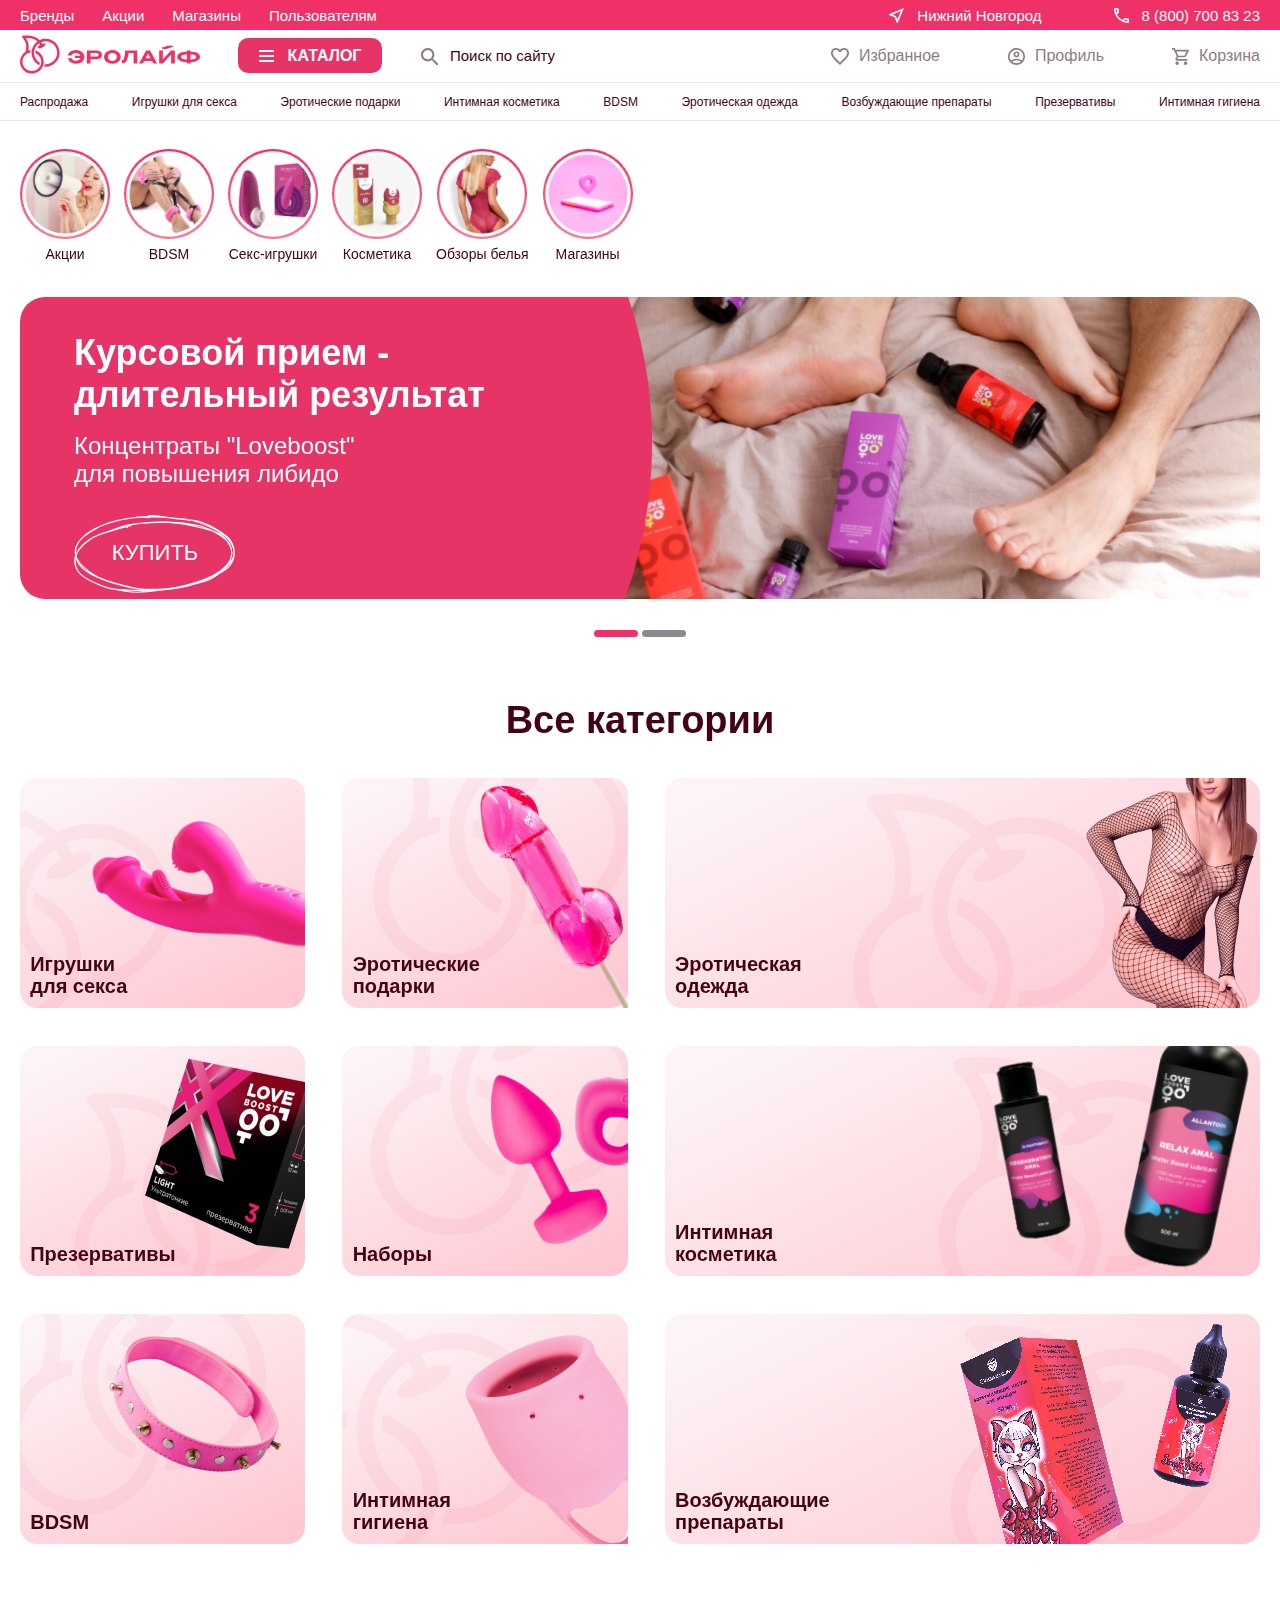
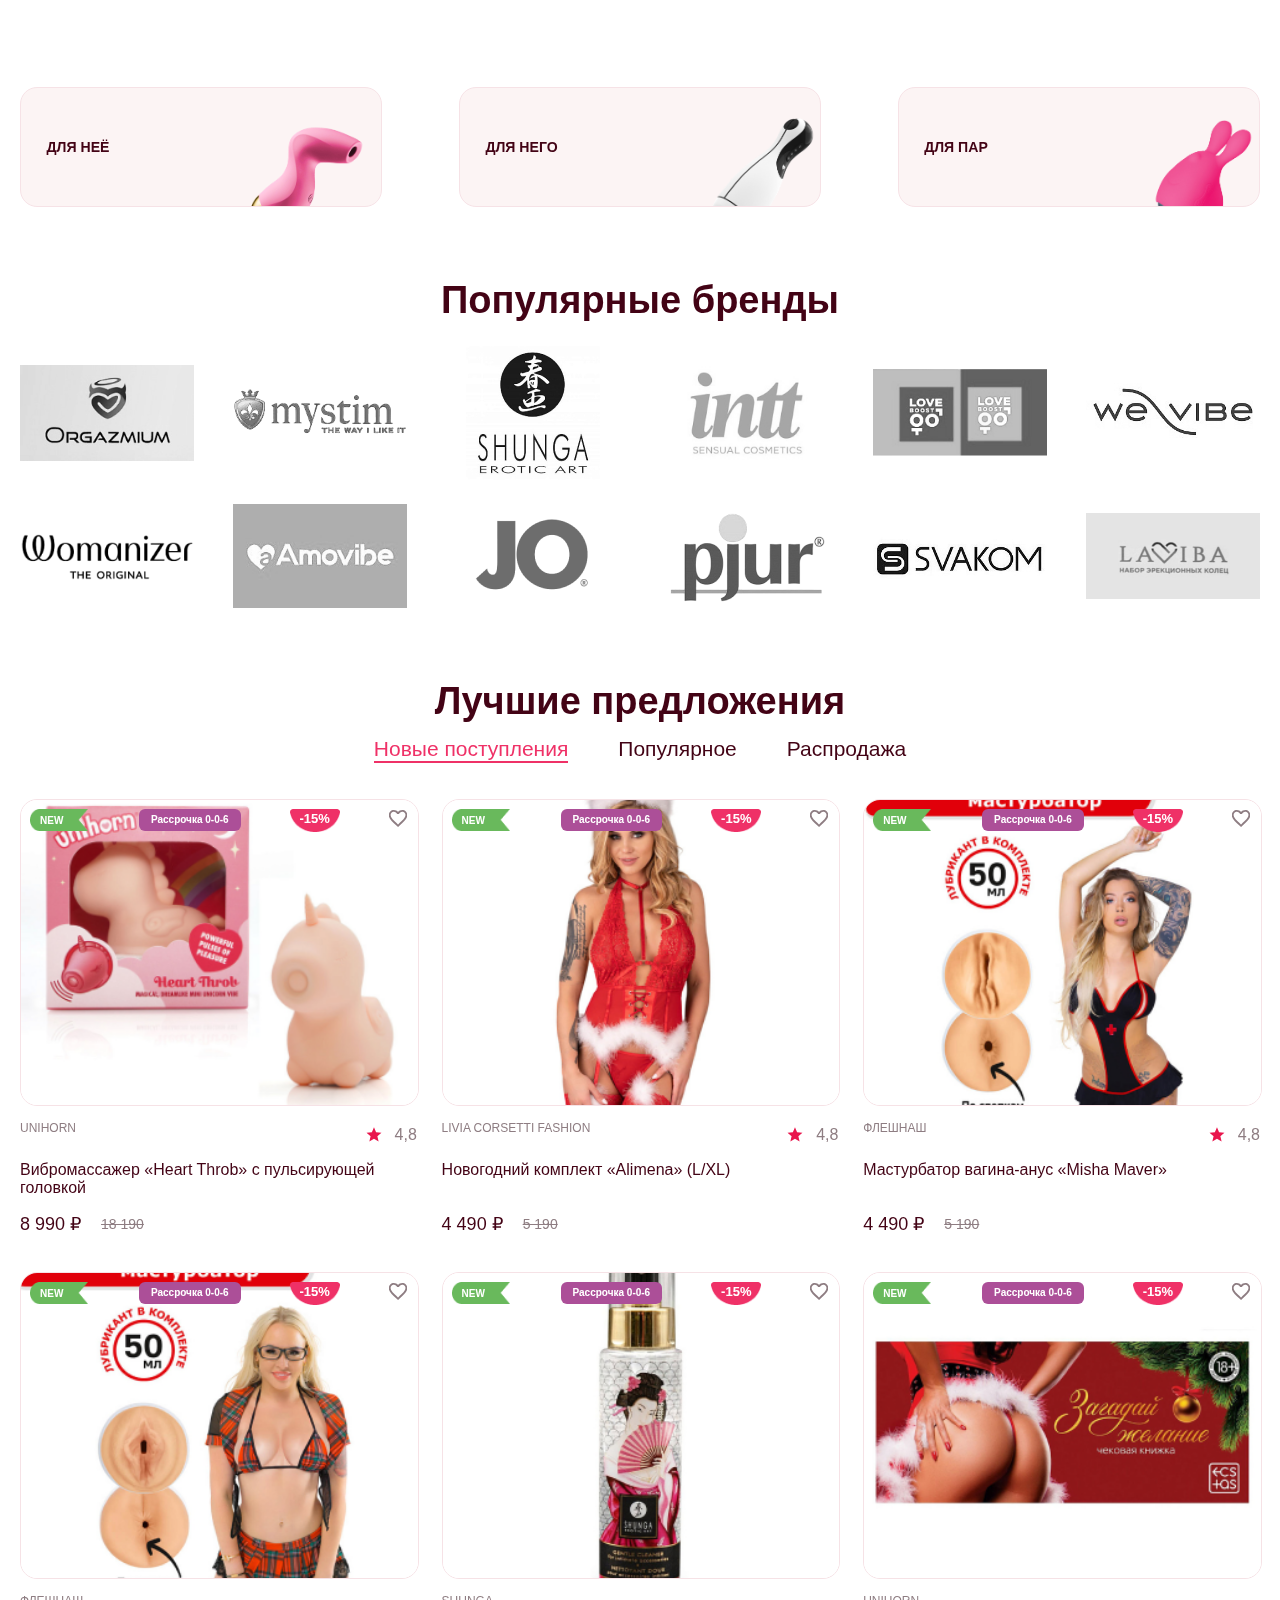
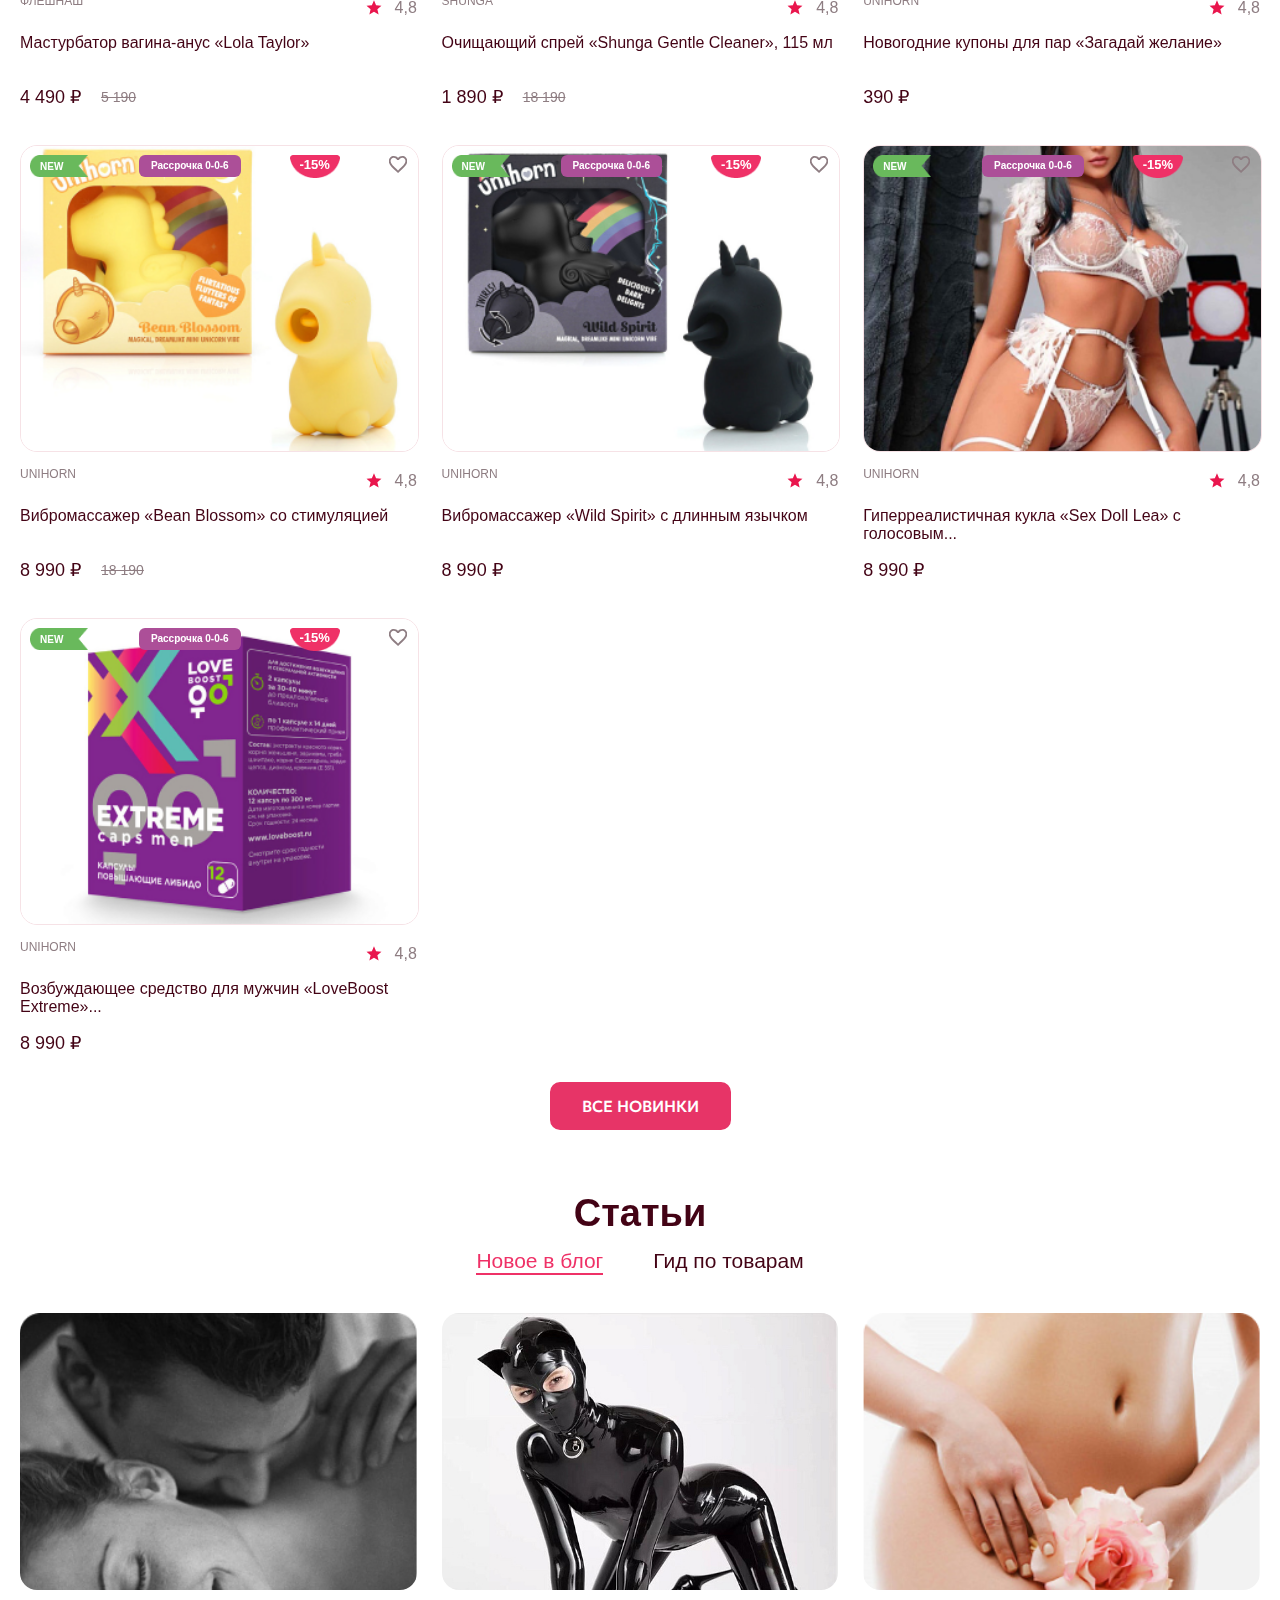
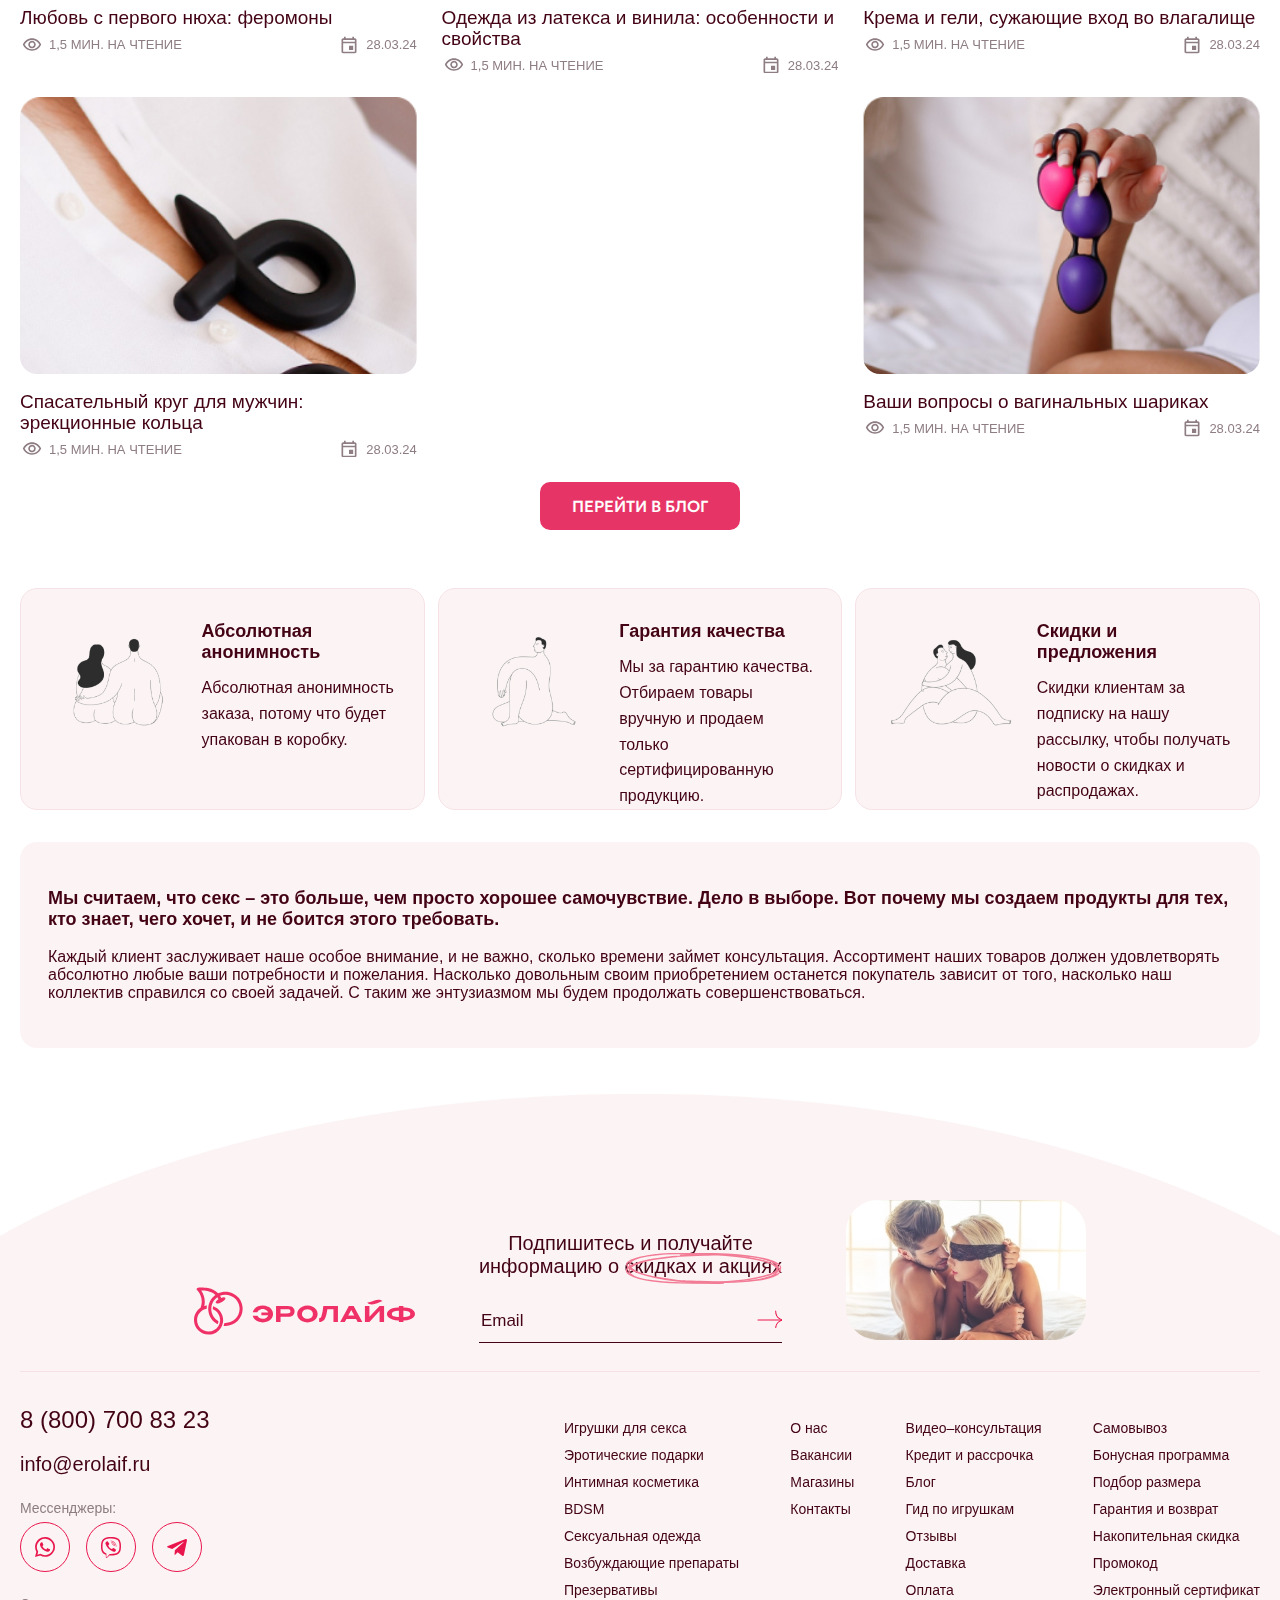
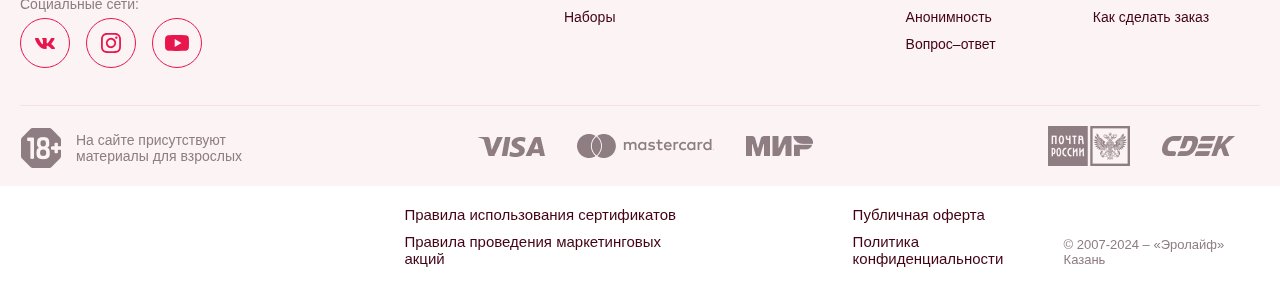
==== commit 449809bd: "changes index1" ====
--- a/index1.html
+++ b/index1.html
@@ -563,10 +563,17 @@
 							длительный результат
 						</div>
 						<div class="title2">
-							Концентраты "Loveboost" <br>
+							Концентраты "Loveboost2" <br>
 							для повышения либидо
 						</div>
-						<a href="#" class="banner_btn">КУПИТЬ</a>
+						<a class="banner_btn btn-outline wow animated end" href="" style="visibility: visible;">
+							<svg xmlns="http://www.w3.org/2000/svg" width="290.051" height="142.112" viewBox="0 0 290.051 142.112">
+								<g transform="translate(-7557.568 224.75)" fill="none">
+									<path class="path-3" style="opacity: 0" d="M193.968,8.048c14.831,1.6,29.231,6.506,41.393,11.111s23.453,10.592,31.581,16.518S280.808,48.01,284.13,54.718s4.659,14.233,2.74,21.207-7.312,13.856-14.253,20.639-16.3,14.876-27.393,20.061-24.968,8.085-39.18,11.053-30.481,5.81-46.1,6.752a264.417,264.417,0,0,1-47.6-1.1c-15.113-1.911-30.1-6.374-43.084-10.362S44.106,114.7,34.422,109.4,16.324,98.19,11.165,91.188a41.223,41.223,0,0,1-7.7-23.8c.15-7.4,3.328-14.066,8.6-20.617A77.787,77.787,0,0,1,35.077,28.079C45.061,22.567,58.469,17.5,71.966,13.7a240.863,240.863,0,0,1,44.092-8.463c15.252-1.3,33.2-.149,47.42.667s30.649,3.25,37.91,4.229,6.759.635,5.657,1.642M134.638,3.112c14.853-1.265,32.75,3.426,47.969,5.165s30.509,1.75,43.347,5.27,24.368,10.12,33.678,15.849,17.42,11.258,22.179,18.524a42.359,42.359,0,0,1,6.374,25.073,37.343,37.343,0,0,1-10.324,22c-5.864,6.19-14.514,10.4-24.862,15.139a280.148,280.148,0,0,1-37.228,13.294c-13.5,3.893-28.725,8.112-43.773,10.062s-31,3.047-46.519,1.64S92.8,128.949,78.906,125.042s-26.434-8.074-36.8-13.358A103.1,103.1,0,0,1,16.727,93.339C10.464,87.1,5.9,81.177,4.53,74.253A32.989,32.989,0,0,1,8.489,51.79c4.131-6.937,11.856-13.214,20.827-19.157a146.311,146.311,0,0,1,33-16.5c12.5-4.236,29.88-7.161,42.018-8.918s25.724-1.56,30.81-1.622-.314.2-.293,1.246" transform="translate(7556.344 -223.495) rotate(3)"></path><path class="path-4" style="opacity: 0" d="M89.469,6.786c12.952-3.871,30.624-4.694,46.2-5.732S167.924-.437,182.912.56s30.115,2.888,42.683,6.478S249.64,16.682,258.32,22.1s15.629,10.965,19.356,17.427,4.311,14.632,3,21.347-4.673,12.76-10.853,18.941S254.3,92.47,243.6,97.959a204.225,204.225,0,0,1-37.988,14.786c-13.883,3.815-29.654,5.989-45.309,8.1s-33.3,4.781-48.618,4.574-30.124-2.76-43.294-5.82a181.088,181.088,0,0,1-35.725-12.539c-9.9-4.708-18.213-9.437-23.657-15.71S.175,76.408.008,69.423s2.975-13.282,8-19.982A78.913,78.913,0,0,1,30.171,29.227C39.916,23.389,55.784,18.4,66.477,14.415S88.825,6.461,94.331,5.288s4.446.978,5.18,2.088m-6.4,0c13.258-4.105,30.9-6.235,46.619-7.086s33.043.3,47.717,1.983,28.115,4.941,40.323,8.133,24.563,5.761,32.924,11.017S274.532,35.6,277.939,41.941s4.77,10.573,3.2,17.546-5.843,17.388-12.632,24.29-16.988,11.988-28.1,17.121a211.563,211.563,0,0,1-38.558,13.676,327.2,327.2,0,0,1-47.758,7.3c-15.481,1.255-30.179.706-45.126.229s-31.127-.234-44.553-3.093-26.574-9.24-36.006-14.059-16-8.7-20.587-14.853A36.061,36.061,0,0,1,.89,68.05c.355-7.345,3.429-15.1,9.061-22.016S24.678,31.816,34.68,26.543s25.438-9.094,35.286-12.148,19.744-5.313,23.8-6.177-.045.231.558.995" transform="translate(7558.618 -208.945) rotate(5)"></path><path class="path-1" d="M193.968,8.048c14.831,1.6,29.231,6.506,41.393,11.111s23.453,10.592,31.581,16.518S280.808,48.01,284.13,54.718s4.659,14.233,2.74,21.207-7.312,13.856-14.253,20.639-16.3,14.876-27.393,20.061-24.968,8.085-39.18,11.053-30.481,5.81-46.1,6.752a264.417,264.417,0,0,1-47.6-1.1c-15.113-1.911-30.1-6.374-43.084-10.362S44.106,114.7,34.422,109.4,16.324,98.19,11.165,91.188a41.223,41.223,0,0,1-7.7-23.8c.15-7.4,3.328-14.066,8.6-20.617A77.787,77.787,0,0,1,35.077,28.079C45.061,22.567,58.469,17.5,71.966,13.7a240.863,240.863,0,0,1,44.092-8.463c15.252-1.3,33.2-.149,47.42.667s30.649,3.25,37.91,4.229,6.759.635,5.657,1.642M134.638,3.112c14.853-1.265,32.75,3.426,47.969,5.165s30.509,1.75,43.347,5.27,24.368,10.12,33.678,15.849,17.42,11.258,22.179,18.524a42.359,42.359,0,0,1,6.374,25.073,37.343,37.343,0,0,1-10.324,22c-5.864,6.19-14.514,10.4-24.862,15.139a280.148,280.148,0,0,1-37.228,13.294c-13.5,3.893-28.725,8.112-43.773,10.062s-31,3.047-46.519,1.64S92.8,128.949,78.906,125.042s-26.434-8.074-36.8-13.358A103.1,103.1,0,0,1,16.727,93.339C10.464,87.1,5.9,81.177,4.53,74.253A32.989,32.989,0,0,1,8.489,51.79c4.131-6.937,11.856-13.214,20.827-19.157a146.311,146.311,0,0,1,33-16.5c12.5-4.236,29.88-7.161,42.018-8.918s25.724-1.56,30.81-1.622-.314.2-.293,1.246" transform="translate(7556.344 -223.495)"></path><path class="path-2" d="M89.469,6.786c12.952-3.871,30.624-4.694,46.2-5.732S167.924-.437,182.912.56s30.115,2.888,42.683,6.478S249.64,16.682,258.32,22.1s15.629,10.965,19.356,17.427,4.311,14.632,3,21.347-4.673,12.76-10.853,18.941S254.3,92.47,243.6,97.959a204.225,204.225,0,0,1-37.988,14.786c-13.883,3.815-29.654,5.989-45.309,8.1s-33.3,4.781-48.618,4.574-30.124-2.76-43.294-5.82a181.088,181.088,0,0,1-35.725-12.539c-9.9-4.708-18.213-9.437-23.657-15.71S.175,76.408.008,69.423s2.975-13.282,8-19.982A78.913,78.913,0,0,1,30.171,29.227C39.916,23.389,55.784,18.4,66.477,14.415S88.825,6.461,94.331,5.288s4.446.978,5.18,2.088m-6.4,0c13.258-4.105,30.9-6.235,46.619-7.086s33.043.3,47.717,1.983,28.115,4.941,40.323,8.133,24.563,5.761,32.924,11.017S274.532,35.6,277.939,41.941s4.77,10.573,3.2,17.546-5.843,17.388-12.632,24.29-16.988,11.988-28.1,17.121a211.563,211.563,0,0,1-38.558,13.676,327.2,327.2,0,0,1-47.758,7.3c-15.481,1.255-30.179.706-45.126.229s-31.127-.234-44.553-3.093-26.574-9.24-36.006-14.059-16-8.7-20.587-14.853A36.061,36.061,0,0,1,.89,68.05c.355-7.345,3.429-15.1,9.061-22.016S24.678,31.816,34.68,26.543s25.438-9.094,35.286-12.148,19.744-5.313,23.8-6.177-.045.231.558.995" transform="translate(7558.618 -208.945)"></path>
+								</g>
+							</svg>
+							<span>Заказать</span>
+						</a>
 					</div>
 					<div class="banner_img">
 						<picture>
@@ -786,7 +793,7 @@
 						</div>
 						<button class="catalog_fav-mob catalog_fav"></button>
 					</div>
-					<button class="btn catalog_cart"><span>ДОБАВИТЬ В КОРЗИНУ</span></button>
+					<button class="btn catalog_cart catalog_cart-mob"><span>ДОБАВИТЬ В КОРЗИНУ</span></button>
 				</a>
 				<a href="#" class="catalog_block">
 					<div class="catalog_block_head">
@@ -818,7 +825,7 @@
 						</div>
 						<button class="catalog_fav-mob catalog_fav"></button>
 					</div>
-					<button class="btn catalog_cart"><span>ДОБАВИТЬ В КОРЗИНУ</span></button>
+					<button class="btn catalog_cart catalog_cart-mob"><span>ДОБАВИТЬ В КОРЗИНУ</span></button>
 				</a>
 				<a href="#" class="catalog_block">
 					<div class="catalog_block_head">
@@ -850,7 +857,7 @@
 						</div>
 						<button class="catalog_fav-mob catalog_fav"></button>
 					</div>
-					<button class="btn catalog_cart"><span>ДОБАВИТЬ В КОРЗИНУ</span></button>
+					<button class="btn catalog_cart catalog_cart-mob"><span>ДОБАВИТЬ В КОРЗИНУ</span></button>
 				</a>
 				<a href="#" class="catalog_block">
 					<div class="catalog_block_head">
@@ -863,7 +870,7 @@
 
 					<div class="catalog_block_img">
 						<img src="./img/catalog/4.png" alt="">
-						<button class="btn catalog_cart"><span>ДОБАВИТЬ В КОРЗИНУ</span></button>
+						<button class="btn catalog_cart "><span>ДОБАВИТЬ В КОРЗИНУ</span></button>
 					</div>
 
 
@@ -884,7 +891,7 @@
 						</div>
 						<button class="catalog_fav-mob catalog_fav"></button>
 					</div>
-					<button class="btn catalog_cart"><span>ДОБАВИТЬ В КОРЗИНУ</span></button>
+					<button class="btn catalog_cart catalog_cart-mob"><span>ДОБАВИТЬ В КОРЗИНУ</span></button>
 				</a>
 				<a href="#" class="catalog_block">
 					<div class="catalog_block_head">
@@ -917,7 +924,7 @@
 						</div>
 						<button class="catalog_fav-mob catalog_fav"></button>
 					</div>
-					<button class="btn catalog_cart"><span>ДОБАВИТЬ В КОРЗИНУ</span></button>
+					<button class="btn catalog_cart catalog_cart-mob"><span>ДОБАВИТЬ В КОРЗИНУ</span></button>
 				</a>
 				<a href="#" class="catalog_block">
 					<div class="catalog_block_head">
@@ -950,7 +957,7 @@
 						</div>
 						<button class="catalog_fav-mob catalog_fav"></button>
 					</div>
-					<button class="btn catalog_cart"><span>ДОБАВИТЬ В КОРЗИНУ</span></button>
+					<button class="btn catalog_cart catalog_cart-mob"><span>ДОБАВИТЬ В КОРЗИНУ</span></button>
 				</a>
 				<a href="#" class="catalog_block">
 					<div class="catalog_block_head">
@@ -984,7 +991,7 @@
 						</div>
 						<button class="catalog_fav-mob catalog_fav"></button>
 					</div>
-					<button class="btn catalog_cart"><span>ДОБАВИТЬ В КОРЗИНУ</span></button>
+					<button class="btn catalog_cart catalog_cart-mob"><span>ДОБАВИТЬ В КОРЗИНУ</span></button>
 				</a>
 				<a href="#" class="catalog_block">
 					<div class="catalog_block_head">
@@ -1018,7 +1025,7 @@
 						</div>
 						<button class="catalog_fav-mob catalog_fav"></button>
 					</div>
-					<button class="btn catalog_cart"><span>ДОБАВИТЬ В КОРЗИНУ</span></button>
+					<button class="btn catalog_cart catalog_cart-mob"><span>ДОБАВИТЬ В КОРЗИНУ</span></button>
 				</a>
 				<a href="#" class="catalog_block">
 					<div class="catalog_block_head">
@@ -1052,7 +1059,7 @@
 						</div>
 						<button class="catalog_fav-mob catalog_fav"></button>
 					</div>
-					<button class="btn catalog_cart"><span>ДОБАВИТЬ В КОРЗИНУ</span></button>
+					<button class="btn catalog_cart catalog_cart-mob"><span>ДОБАВИТЬ В КОРЗИНУ</span></button>
 				</a>
 				<a href="#" class="catalog_block">
 					<div class="catalog_block_head">
@@ -1086,7 +1093,7 @@
 						</div>
 						<button class="catalog_fav-mob catalog_fav"></button>
 					</div>
-					<button class="btn catalog_cart"><span>ДОБАВИТЬ В КОРЗИНУ</span></button>
+					<button class="btn catalog_cart catalog_cart-mob"><span>ДОБАВИТЬ В КОРЗИНУ</span></button>
 				</a>
 			</div>
 
@@ -1448,7 +1455,7 @@
 	</div>
 
 	<script src="js/jquery-3.7.1.min.js"></script>
-	<script src="/libs/slick/slick.min.js"></script>
+	<script src="libs/slick/slick.min.js"></script>
 	<script src="js/script.js"></script>
 
 
--- a/css/style.css
+++ b/css/style.css
@@ -662,8 +662,8 @@
   left: 0;
   width: 51%;
   height: 100%;
-  background: url(../img/banner/banner_bg.png) 100% 0 no-repeat;
-  background-size: 100%;
+  background: url(../img/banner/banner_bg.png) 100% 50% no-repeat;
+
 }
 .banner .banner_img {
   position: absolute;
@@ -1051,7 +1051,9 @@
   white-space: nowrap;
   opacity: 0;
 }
-
+.catalog_block .catalog_cart.catalog_cart-mob{
+  display: none;
+}
 .catalog_block:hover .catalog_cart {
   transform: translateX(-50%) translateY(0);
   opacity: 1;
@@ -1112,6 +1114,9 @@
   background: url(../img/catalog_fav.svg) 50% 50% no-repeat;
   cursor: pointer;
 }
+.catalog_fav-mob{
+  display: none;
+}
 
 .catalog_block_wrap {
   margin-top: 15px;
@@ -1151,7 +1156,12 @@
   font-weight: 500;
   color: #430315;
 }
-
+.catalog_block_title{
+  min-height: 48px;
+}
+.catalog_block_category{
+  min-height: 28px;
+}
 .catalog_block_price {
   margin-top: 4px;
   display: flex;
--- a/css/media_style.css
+++ b/css/media_style.css
@@ -578,6 +578,54 @@
         line-height: 35px;
         color: #430315;
     }
+
+    .catalog_fav{
+        display: none;
+    }
+    .catalog_fav-mob{
+        display: block;
+        position: relative;
+        top: auto;
+        right: auto;
+        width: 19px;
+    }
+    .catalog_block_price_block{
+        display: flex;
+        align-items: center;
+        justify-content: space-between;
+        margin-bottom: 11px;
+    }
+    .catalog_block_img .catalog_cart{
+        display: none;
+    }
+    .catalog_block .catalog_cart{
+        opacity: 1;
+        transform: none;
+        position: relative;
+        top: auto;
+        left: auto;
+        width: 100%;
+    }
+    .catalog_block:hover .catalog_cart{
+        transform: none;
+    }
+    .catalog_block .catalog_cart.catalog_cart-mob{
+        display: block;
+    }
+
+    .catalog_block .catalog_cart:before {
+        content: '';
+        position: absolute;
+        left: 50%;
+        top: 50%;
+        width: 20px;
+        height: 20px;
+        transform: translate(-50%, -50%);
+        background: url(../img/catalog_cart_ico.svg) 50% 50% no-repeat;
+    }
+    .catalog_block .catalog_cart span {
+        display: none;
+    }
 }
 
 
@@ -1071,50 +1119,7 @@
     .catalog_wraper{
         margin-top: 17px;
     }
-    .catalog_fav{
-        display: none;
-    }
-    .catalog_fav-mob{
-        display: block;
-        position: relative;
-        top: auto;
-        right: auto;
-        width: 19px;
-    }
-    .catalog_block_price_block{
-        display: flex;
-        align-items: center;
-        justify-content: space-between;
-        margin-bottom: 11px;
-    }
-    .catalog_block_img .catalog_cart{
-        display: none;
-    }
-    .catalog_block .catalog_cart{
-        opacity: 1;
-        transform: none;
-        position: relative;
-        top: auto;
-        left: auto;
-        width: 100%;
-    }
-    .catalog_block:hover .catalog_cart{
-        transform: none;
-    }
-
-    .catalog_block .catalog_cart:before {
-        content: '';
-        position: absolute;
-        left: 50%;
-        top: 50%;
-        width: 20px;
-        height: 20px;
-        transform: translate(-50%, -50%);
-        background: url(../img/catalog_cart_ico.svg) 50% 50% no-repeat;
-    }
-    .catalog_block .catalog_cart span {
-        display: none;
-    }
+
 
     .brands_item {
         width: 48%;
@@ -1136,12 +1141,7 @@
     .catalog_wraper{
         row-gap: 22px;
     }
-    .catalog_block_title{
-        min-height: 48px;
-    }
-    .catalog_block_category{
-        min-height: 28px;
-    }
+
     .catalog .all_news{
         display: none;
     }
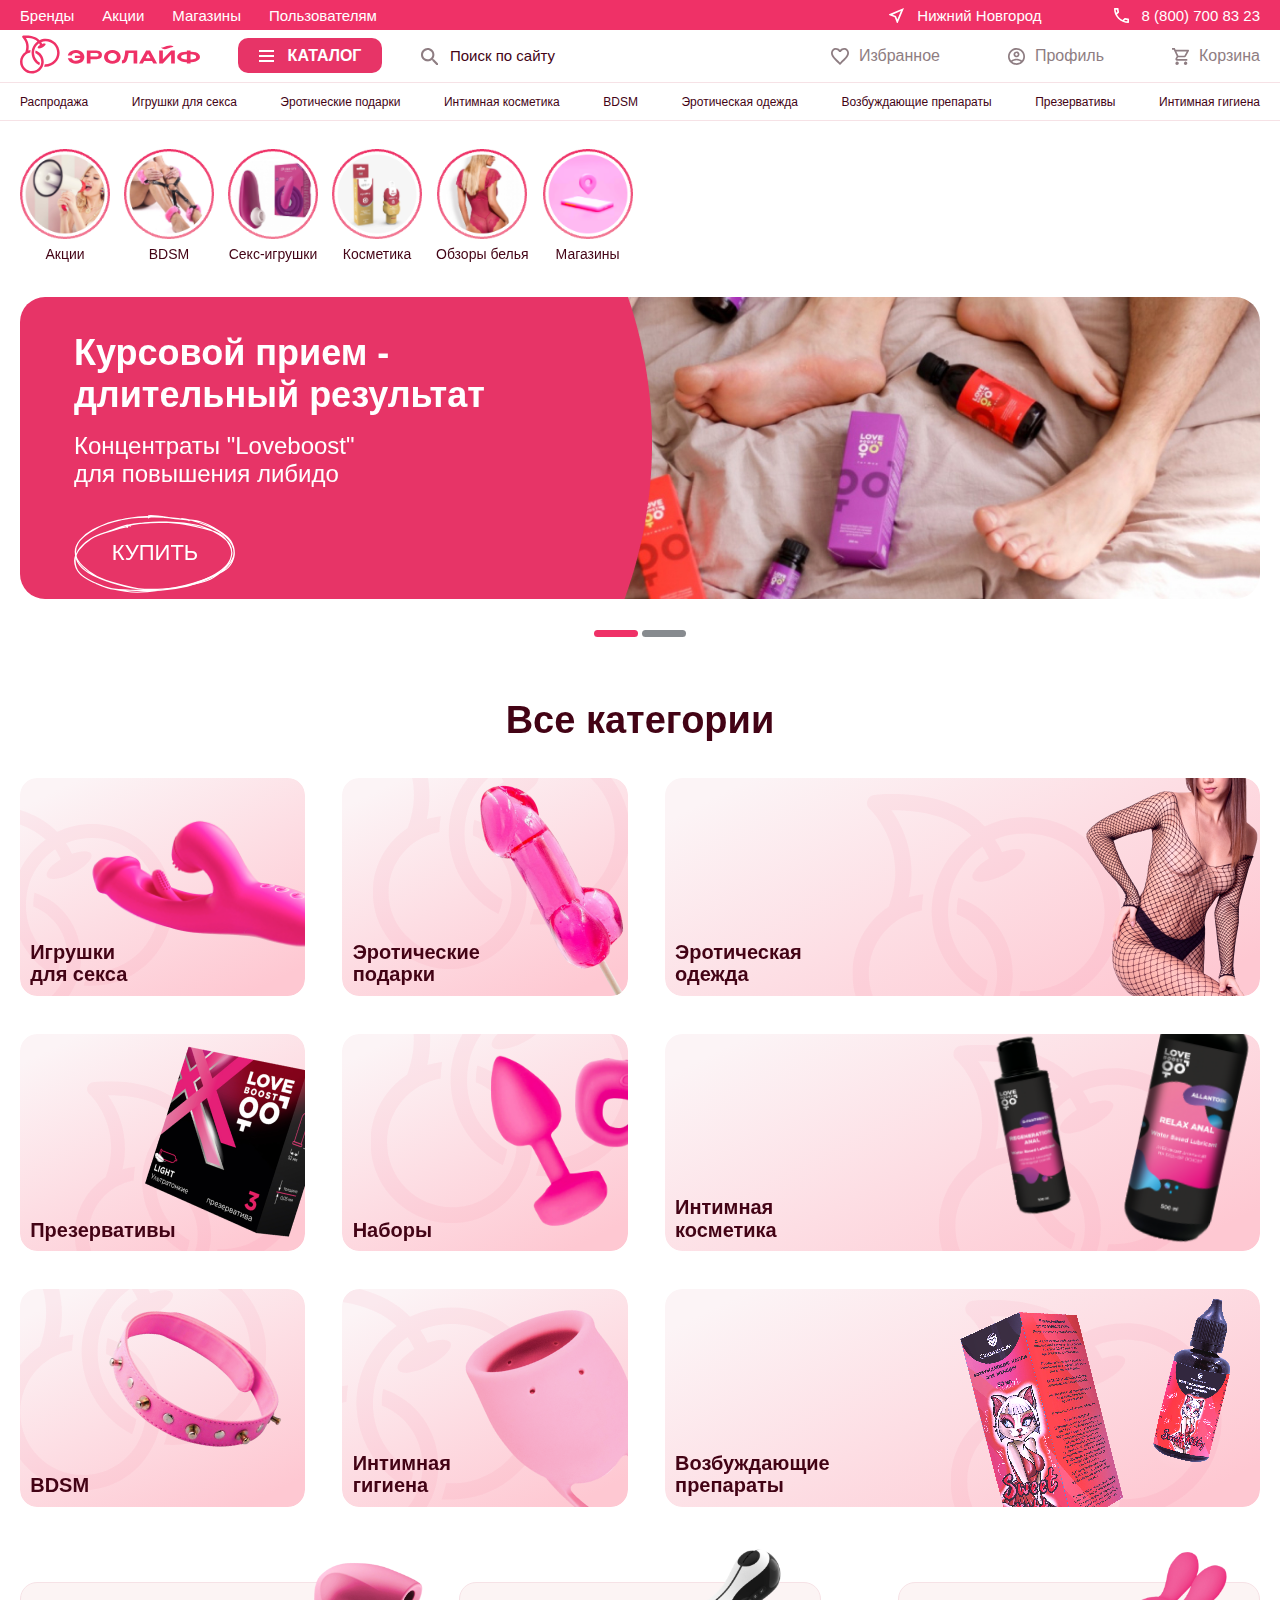
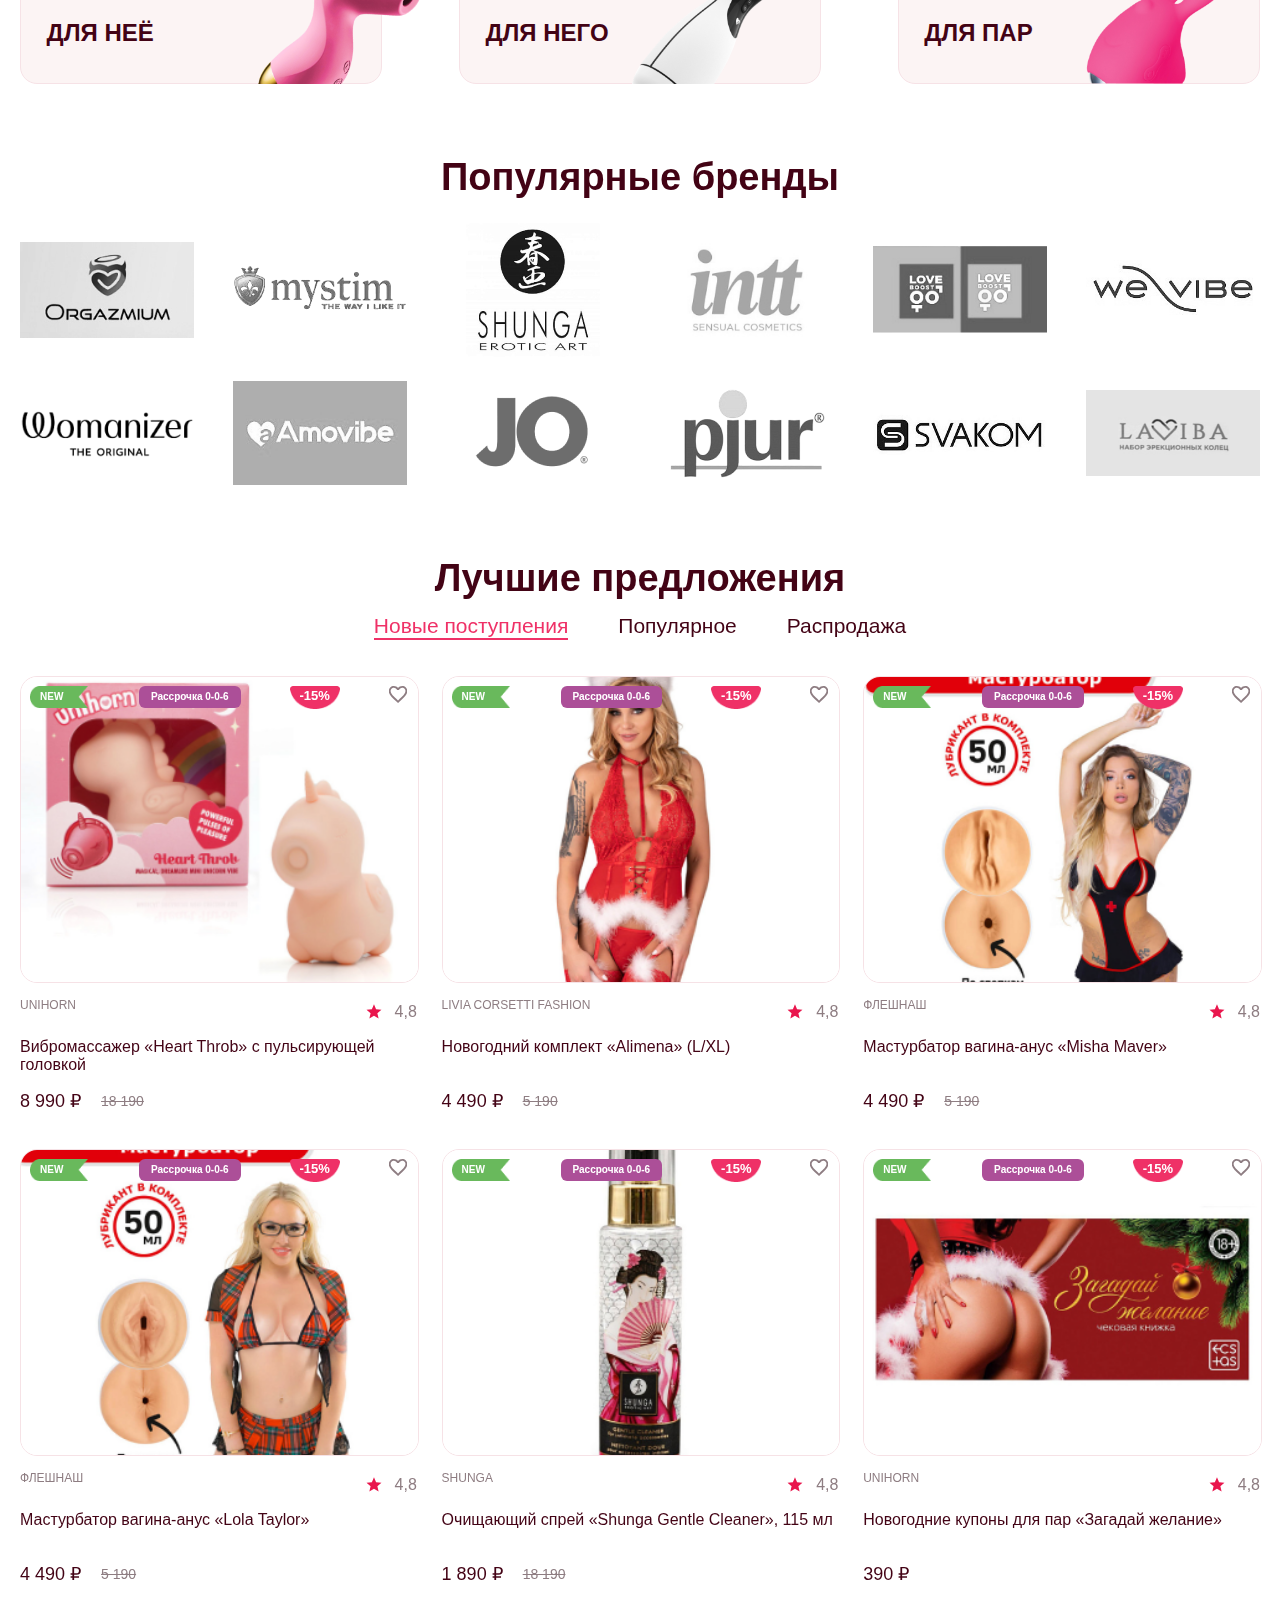
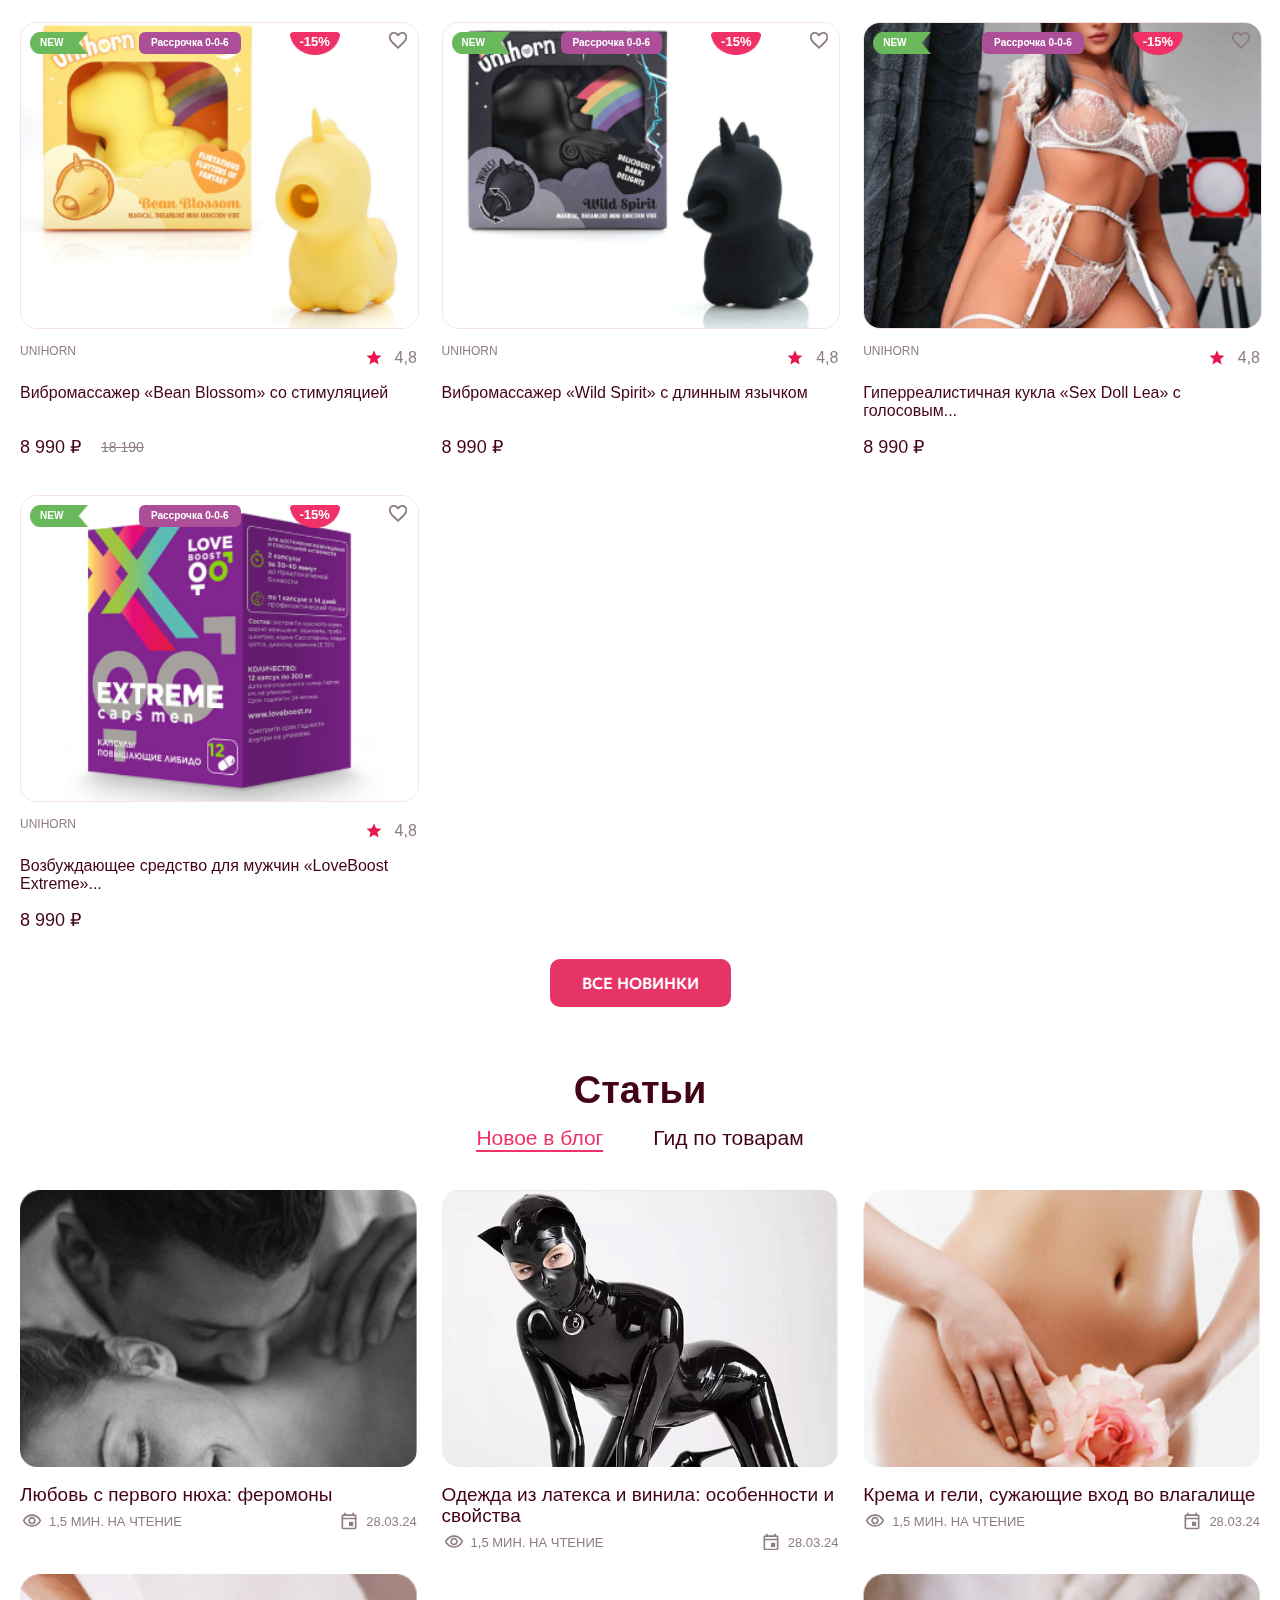
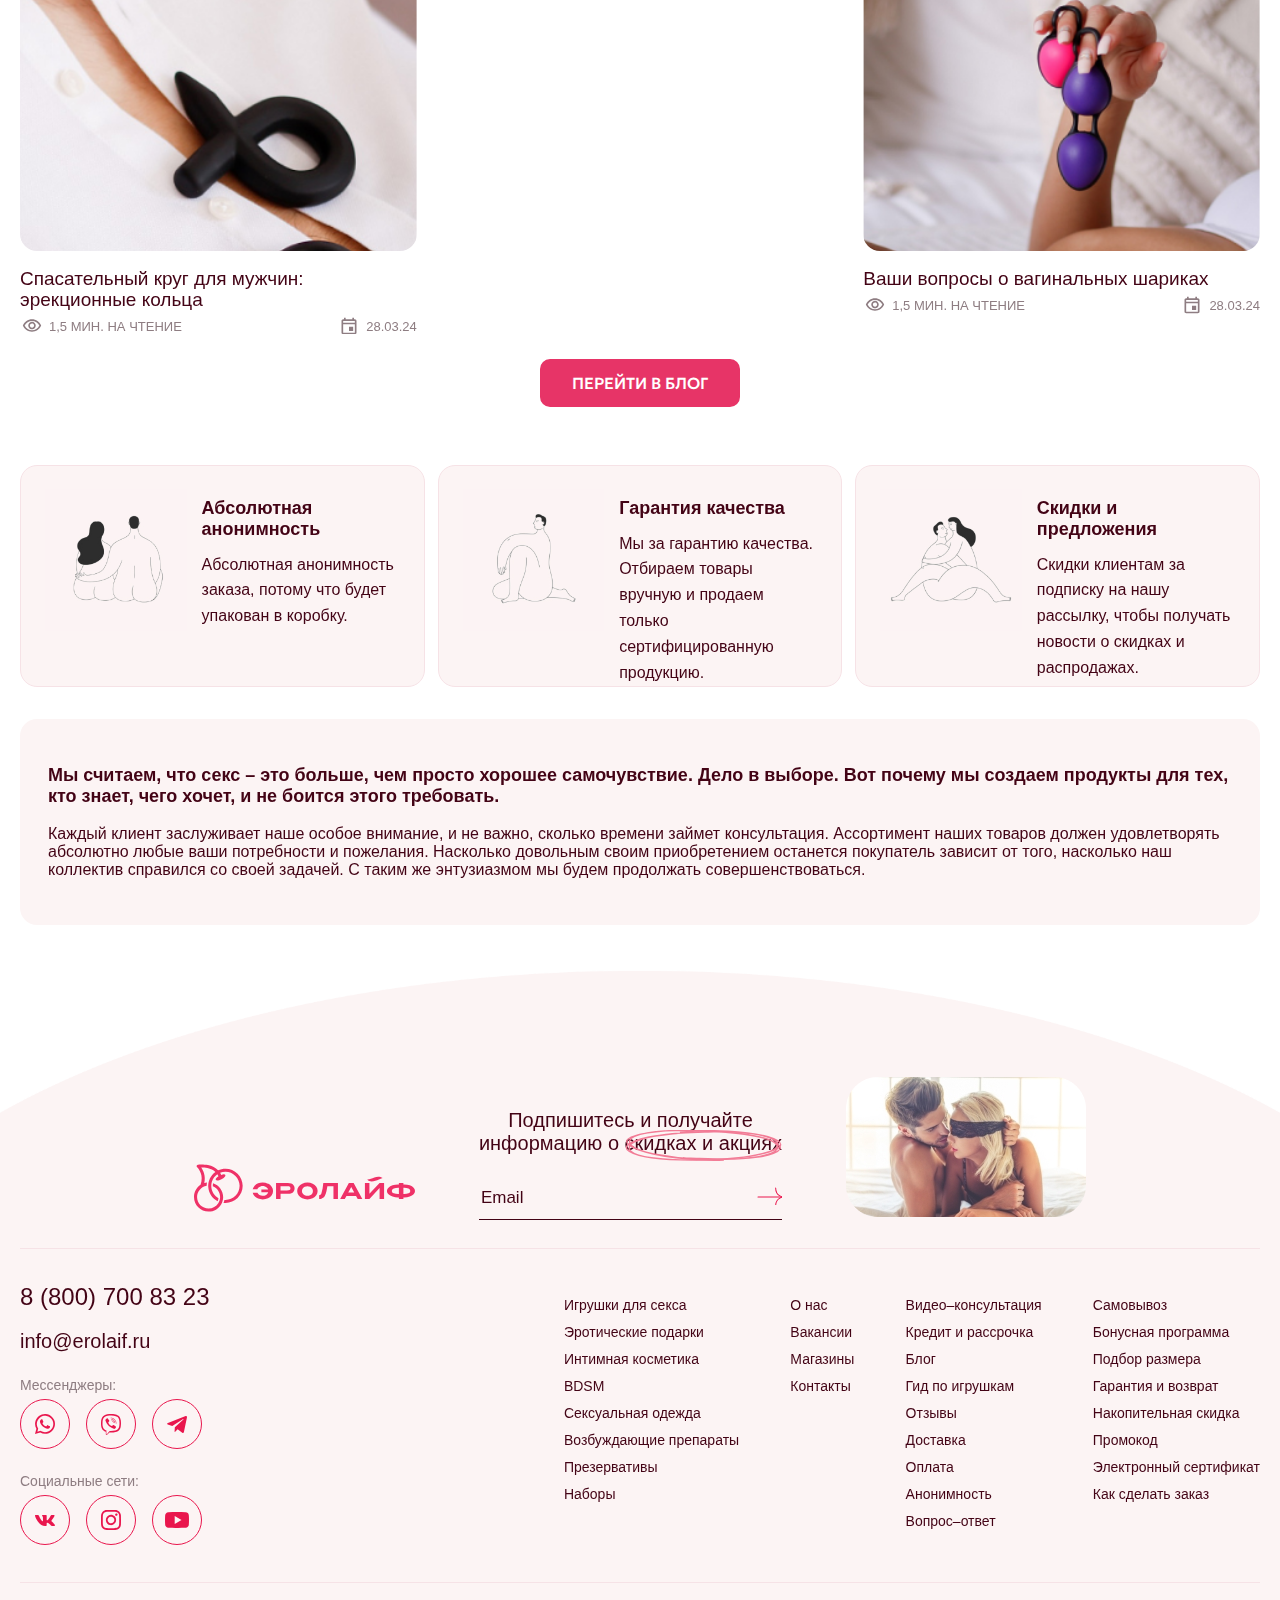
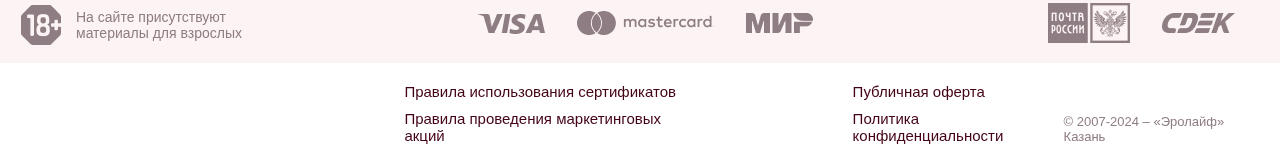
==== commit 708baccc: "changes index1" ====
--- a/index1.html
+++ b/index1.html
@@ -450,6 +450,28 @@
 						</div>
 					</div>
 				</div>
+					<section class="category2">
+						<div class="category_wrapper">
+							<a href="#" class="category2_item">
+								<div class="category2_img">
+									<img src="./img/category2/1.png" alt="">
+								</div>
+								<span>Для неё</span>
+							</a>
+							<a href="#" class="category2_item">
+								<div class="category2_img">
+									<img src="./img/category2/2.png" alt="">
+								</div>
+								<span>Для него</span>
+							</a>
+							<a href="#" class="category2_item">
+								<div class="category2_img">
+									<img src="./img/category2/3.png" alt="">
+								</div>
+								<span>Для пар</span>
+							</a>
+						</div>
+					</section>
 				</div>
 				<div class="menu_nav_top-list" data-type="info">
 					<div class="menu_nav_top-info-list">
--- a/css/style.css
+++ b/css/style.css
@@ -400,6 +400,9 @@
   display: flex;
   flex-direction: column;
   padding: 0;
+}
+.menu_nav_top-list[data-type='info']{
+  display: none;
 }
 
 .menu_nav_addr {
@@ -567,12 +570,14 @@
   height: 100%;
   top: 0;
   left: 375px;
-  display: flex;
-  flex-wrap: wrap;
-  column-gap: 81px;
   opacity: 0;
   transition: all 0.2s linear;
   z-index: 2;
+}
+.menu_sub-menu-list{
+  display: flex;
+  flex-wrap: wrap;
+  column-gap: 81px;
 }
 .menu_nav_list ul {
   padding: 0;
@@ -754,8 +759,9 @@
 .category1_item {
   position: relative;
   display: block;
-  height: 230px;
+  height: 15vw;
   overflow: hidden;
+  border-radius: 17px;
 }
 .category1_item_wrap {
   position: relative;
@@ -883,7 +889,7 @@
 /**************************************************************************************/
 
 .category2 {
-  margin-top: 143px;
+  margin-top: 75px;
 }
 .category_wrapper {
   display: flex;
@@ -894,7 +900,7 @@
   position: relative;
   display: flex;
   align-items: center;
-  font-size: 1.1vw;
+  font-size: 27px;
   width: 27%;
   height: 118px;
   background: rgb(252, 244, 244);
@@ -1050,6 +1056,7 @@
   font-weight: 500;
   white-space: nowrap;
   opacity: 0;
+  transition: 0.25s cubic-bezier(0.76, 0, 0.24, 1);
 }
 .catalog_block .catalog_cart.catalog_cart-mob{
   display: none;
@@ -2940,3 +2947,7 @@
 .mobile-bottom-menu{
   display: none;
 }
+.menu_nav-back,
+.menu_nav .category2{
+  display: none;
+}--- a/css/media_style.css
+++ b/css/media_style.css
@@ -27,32 +27,12 @@
     .banner .banner_btn {
         margin-left: 0;
     }
-
-    .category2_item {
-        overflow: hidden;
-    }
     .category2_item .category2_img {
         max-width: 50%;
     }
     .category2_item:nth-child(1) .category2_img {
         transform: translateX(24%);
     }
-    .category2_item:nth-child(1) .category2_img img {
-        max-width: 68%;
-    }
-    .category2_item:nth-child(2) .category2_img {
-        transform: translateX(44%);
-    }
-    .category2_item:nth-child(2) .category2_img img {
-        max-width: 68%;
-    }
-    .category2_item:nth-child(3) .category2_img {
-        transform: translateX(32%);
-    }
-    .category2_item:nth-child(3) .category2_img img {
-        max-width: 68%;
-    }
-
     .articles_wrapper {
         flex-wrap: wrap;
         row-gap: 24px;
@@ -223,6 +203,14 @@
 
     .page_catalog .catalog_block {
         width: 48%;
+    }
+    .category1_item {
+        height: 17vw;
+    }
+
+    .category2_item{
+        height: 100px;
+        font-size: 24px;
     }
 }
 
@@ -350,7 +338,7 @@
     }
 
     .category1_item {
-        height: 56vw;
+        height: 18vw;
         overflow: hidden;
     }
 
@@ -626,6 +614,24 @@
     .catalog_block .catalog_cart span {
         display: none;
     }
+
+    .category2 {
+        margin-top: 45px;
+    }
+
+    .category2_item {
+        height: 80px;
+        font-size: 18px;
+    }
+    .menu_nav .category2{
+        margin-top: 35px;
+        display: block;
+        width: 100%;
+        padding: 0 5px;
+    }
+    .menu_nav-back{
+        display: block;
+    }
 }
 
 
@@ -643,8 +649,6 @@
     .menu_catalog_item span {
         text-align: center;
     }
-
-
 
     .banner .banner_item:before {
         display: none;
@@ -726,7 +730,9 @@
         left: 2vw;
         font-size: calc(14px + 1vw);
     }
-
+    .category1_item {
+        height: 35vw;
+    }
     .category2 {
         margin-top: 48px;
     }
@@ -813,11 +819,6 @@
         background-size: contain;
         line-height: 18px;
     }
-    .catalog_fav {
-        position: absolute;
-        top: 39vw;
-        right: 10px;
-    }
 
     .articles_block {
         width: 48%;
@@ -1027,11 +1028,7 @@
     .catalog_block_img {
         height: 194px;
     }
-    .catalog_fav {
-        position: absolute;
-        top: 12px;
-        right: 10px;
-    }
+
     .products_related_wrap .catalog_block {
         margin: 0 12px;
     }
@@ -1119,7 +1116,6 @@
     .catalog_wraper{
         margin-top: 17px;
     }
-
 
     .brands_item {
         width: 48%;
@@ -1171,6 +1167,9 @@
         width: 100%;
         flex-wrap: wrap;
     }
+    .category2 {
+        margin-top: 48px;
+    }
 }
 @media (max-width: 490px) {
     .footer_contacts_social a{
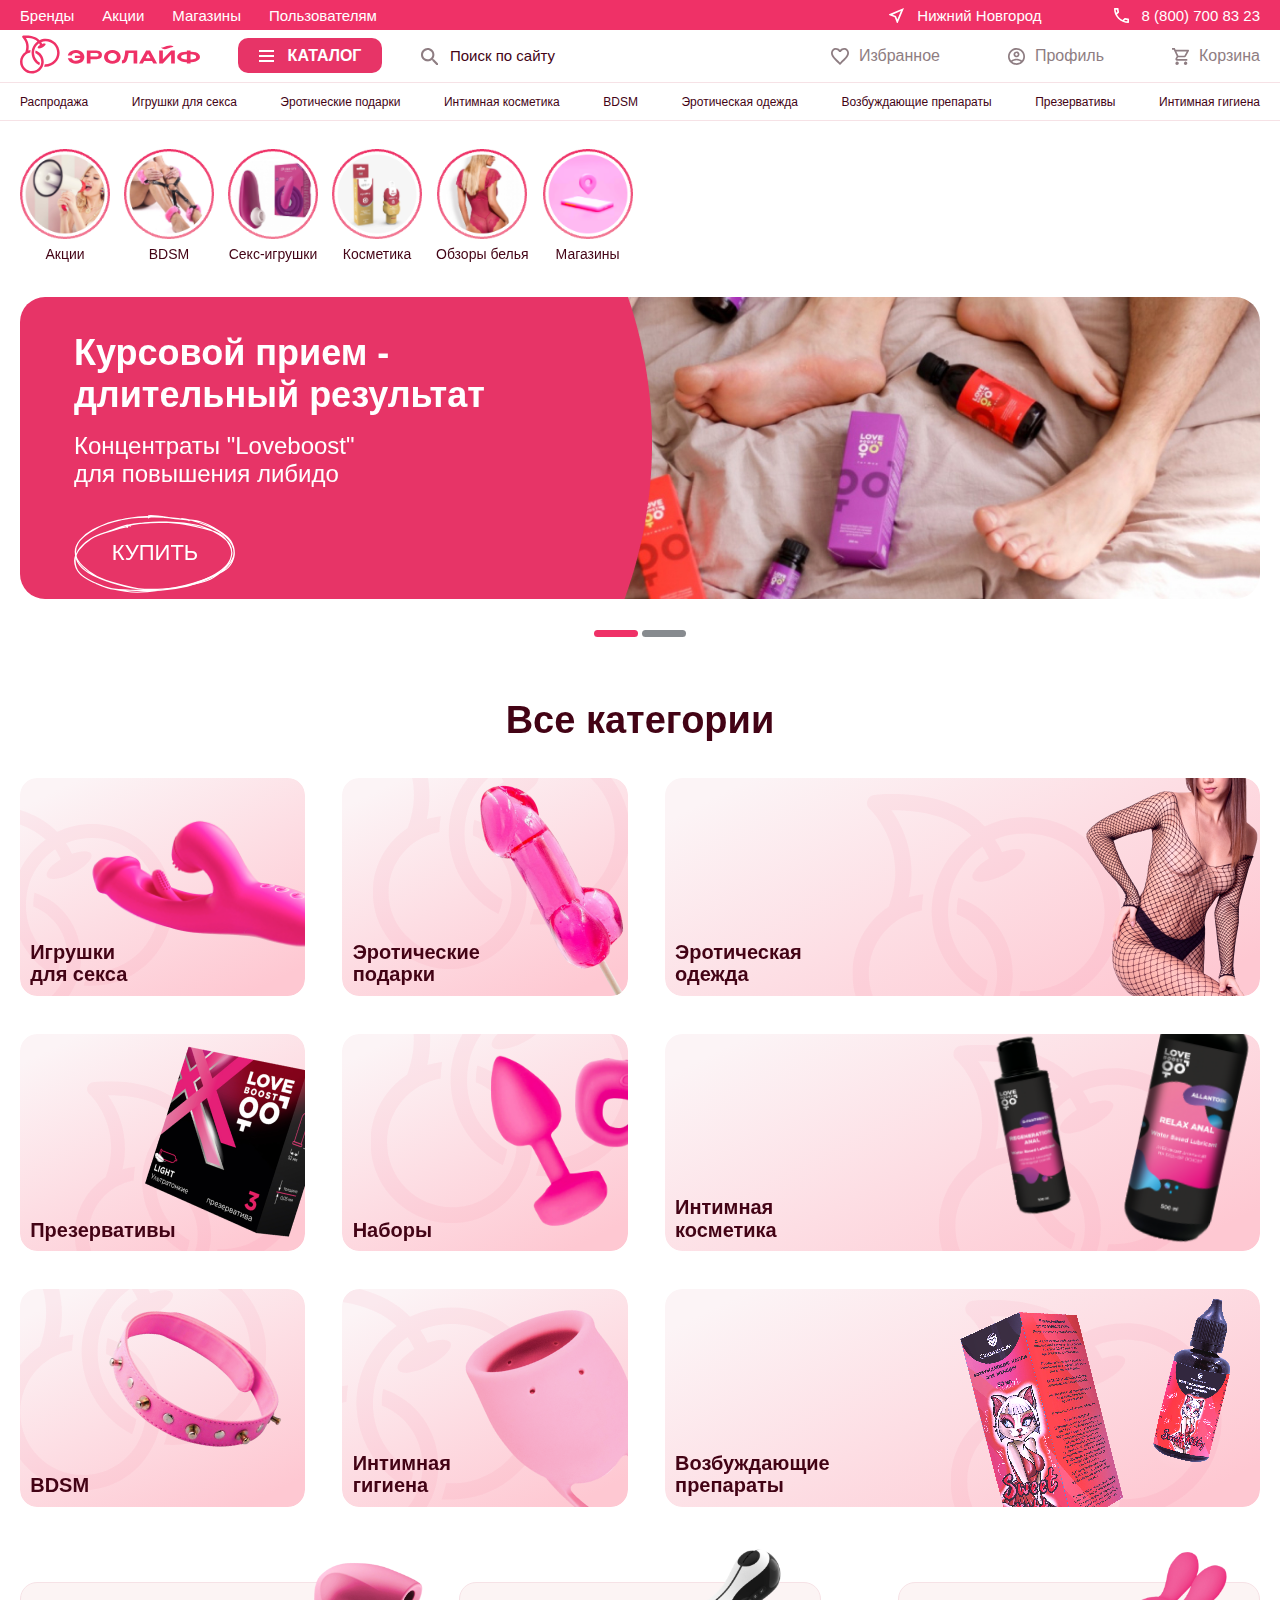
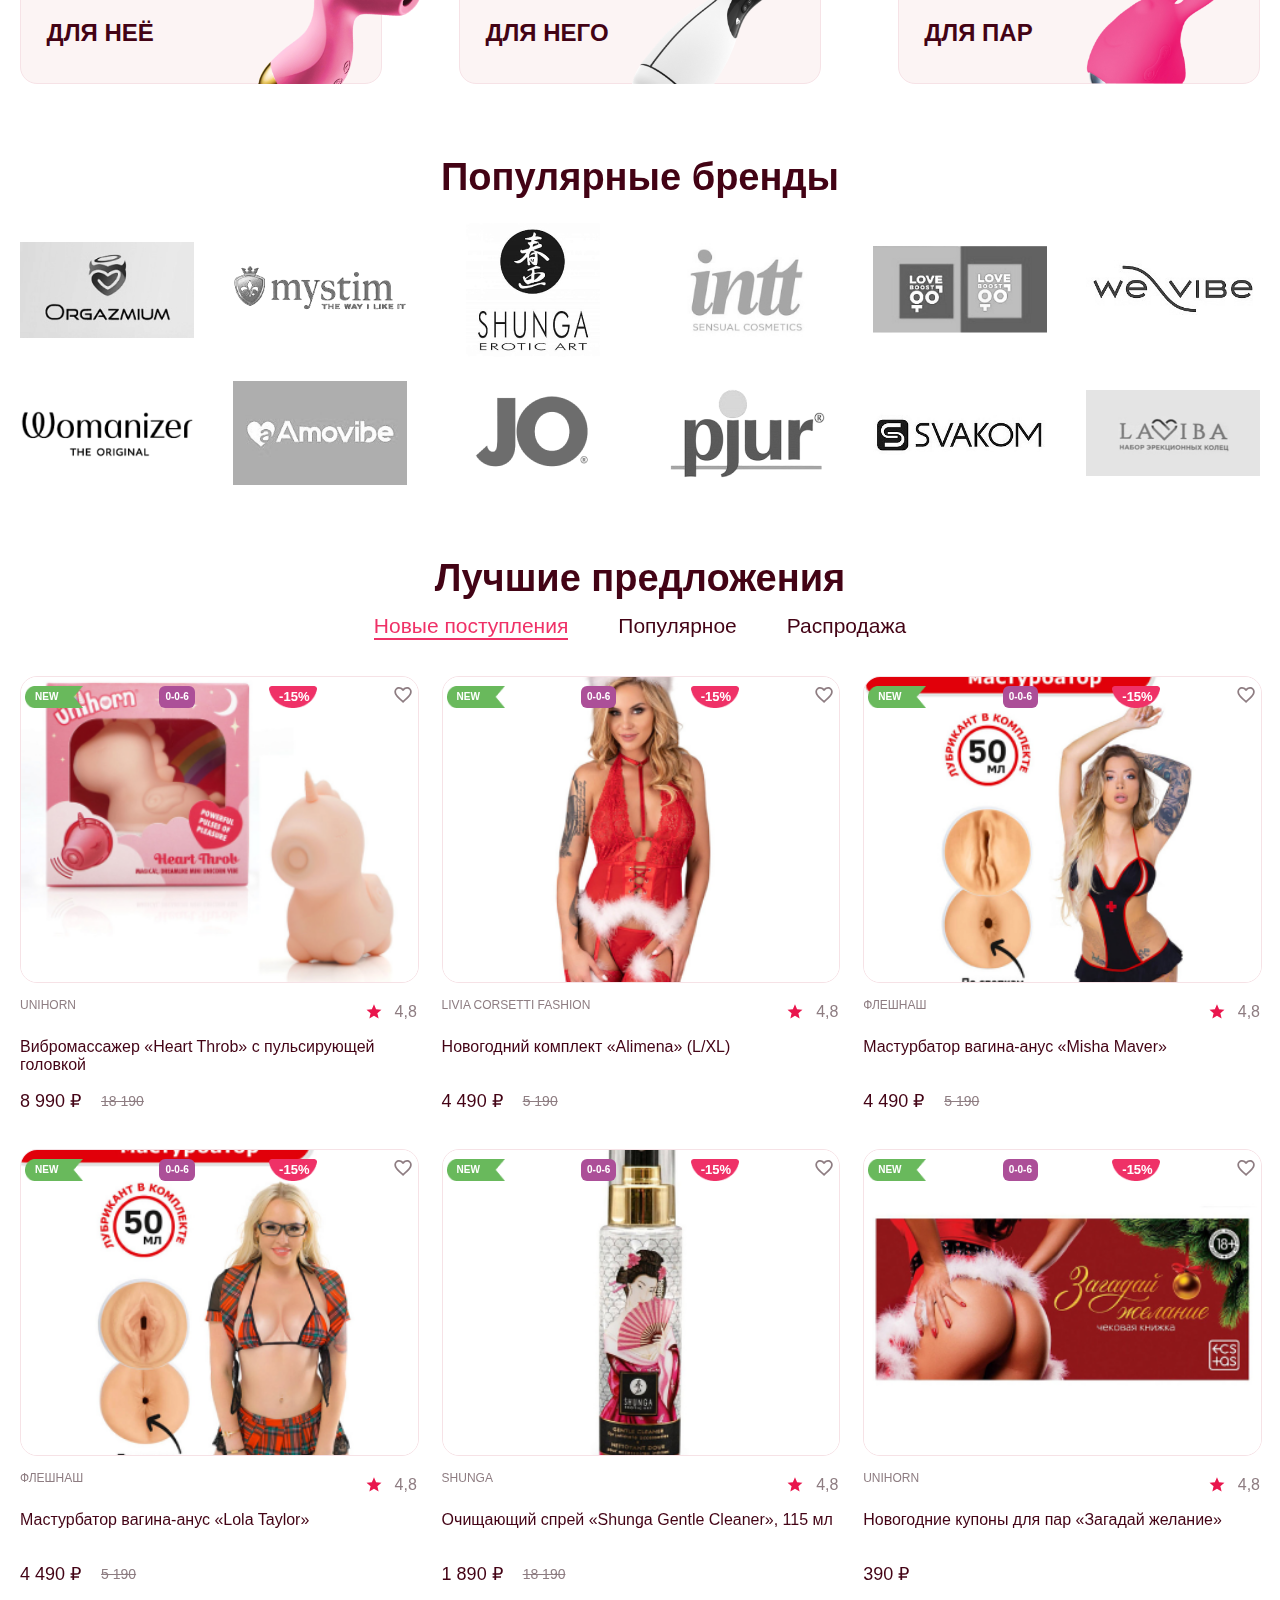
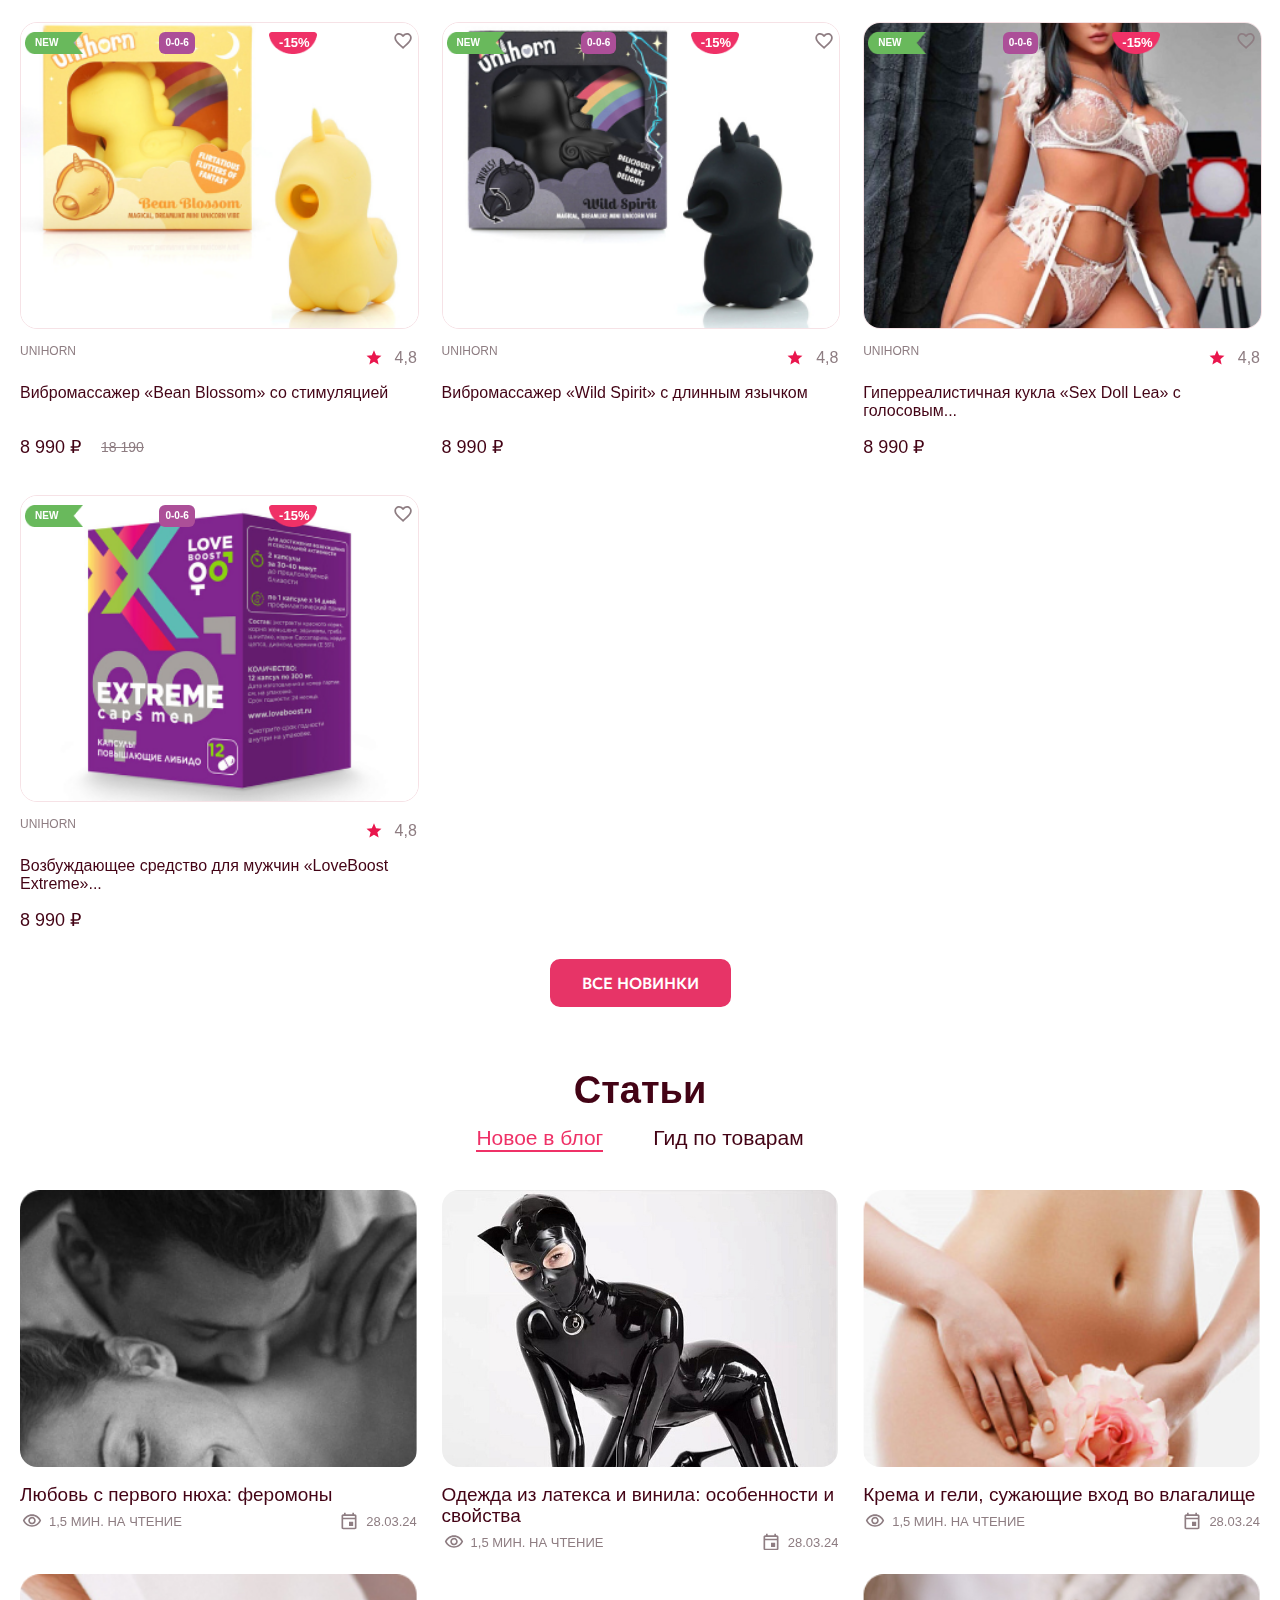
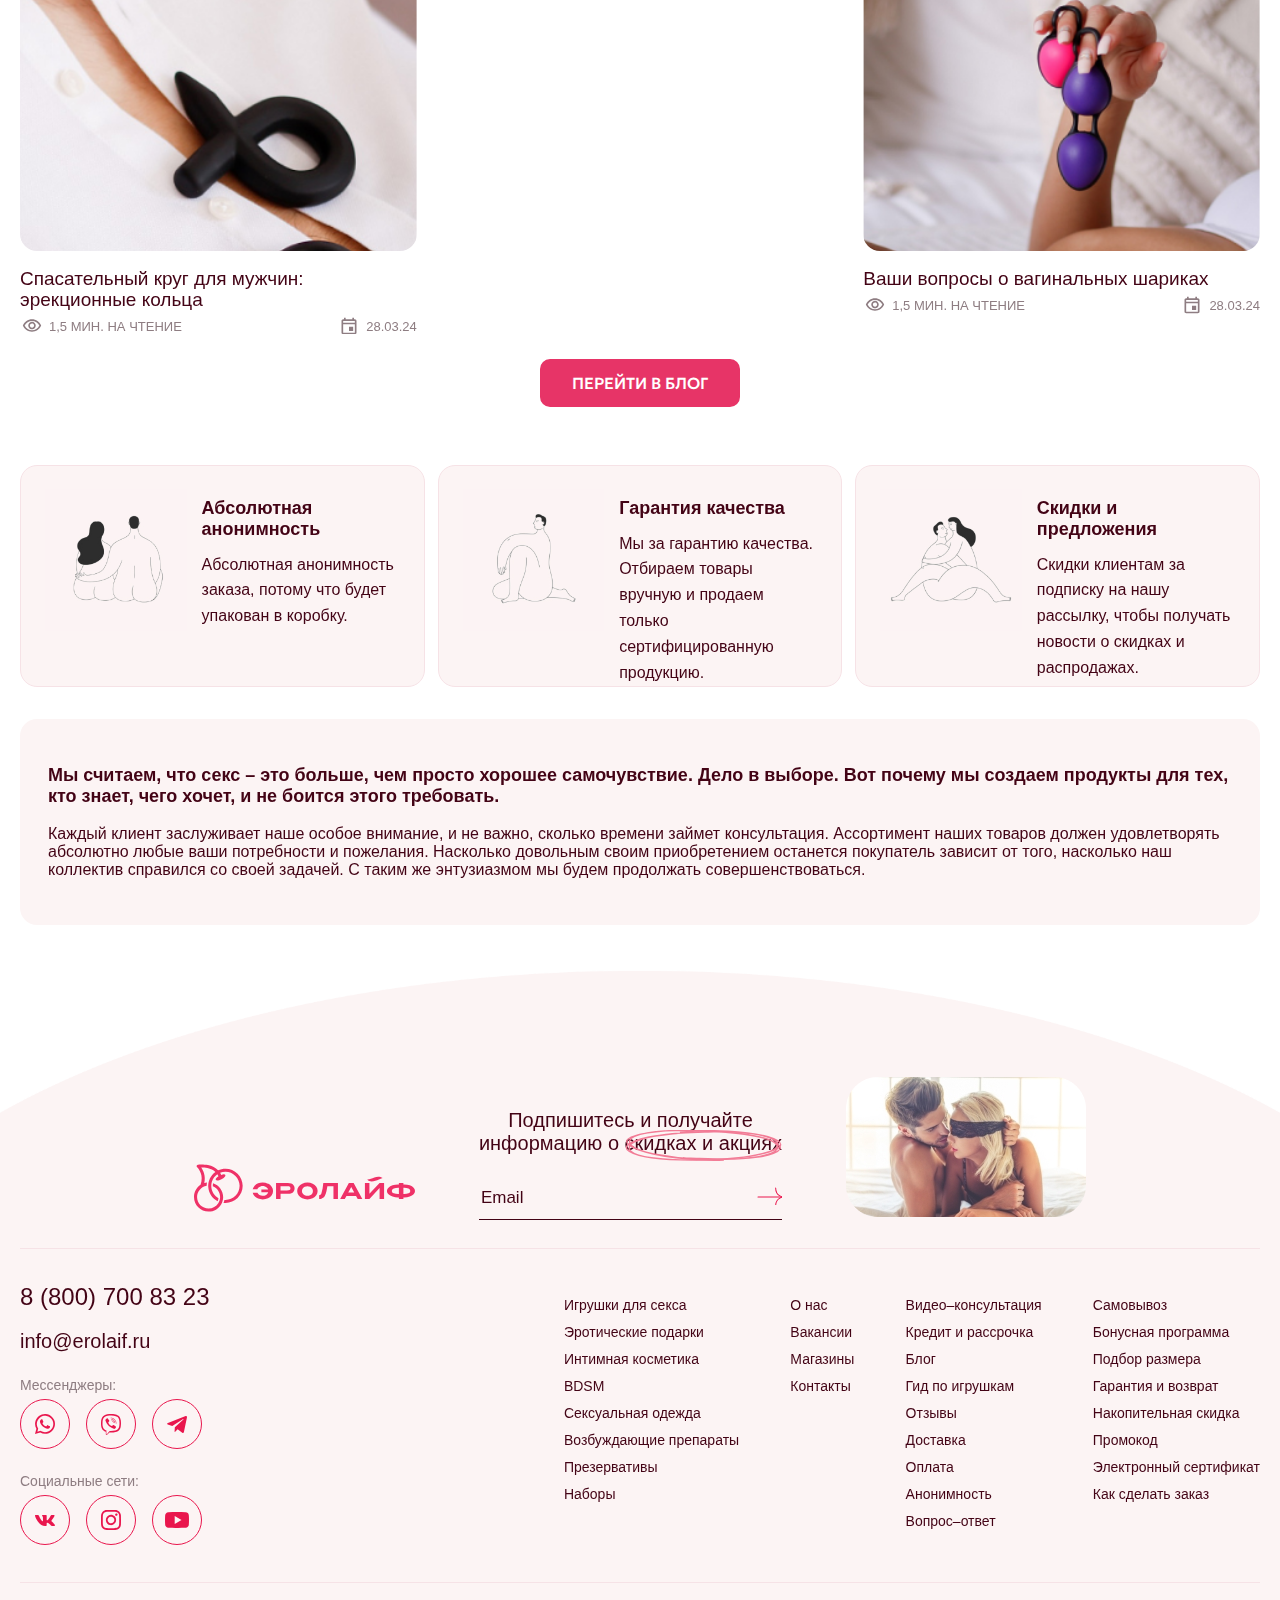
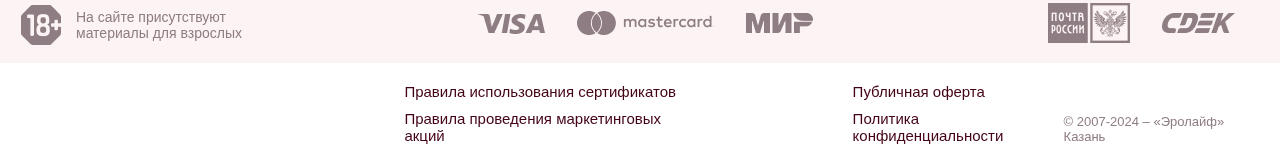
==== commit c4a89688: "changes" ====
--- a/index1.html
+++ b/index1.html
@@ -319,7 +319,7 @@
 						</div>
 					</div>
 					<div class="menu_nav_top" menu-nav="7">
-						<a href="#" class="menu_nav_btn ico7">BDSM</a>
+						<a href="#" class="menu_nav_btn ico8">BDSM</a>
 
 						<div class="menu_nav_list" menu-nav="7">
 							<div class="menu_nav-back js-nav-back">
@@ -341,7 +341,7 @@
 						</div>
 					</div>
 					<div class="menu_nav_top" menu-nav="8">
-						<a href="#" class="menu_nav_btn ico8">Эротическая одежда</a>
+						<a href="#" class="menu_nav_btn ico7">Эротическая одежда</a>
 
 						<div class="menu_nav_list" menu-nav="8">
 							<div class="menu_nav-back js-nav-back">
@@ -572,8 +572,8 @@
 					</div>
 					<div class="banner_img">
 						<picture>
-							<source srcset="./img/banner/banner_img_mob.jpg" media="(max-width: 768px)" />
-							<img src="./img/banner/banner_img.jpg" alt="">
+							<source srcset="./img/slider/img_mob.jpg" media="(max-width: 768px)" />
+							<img src="./img/slider/img.jpg" alt="">
 						</picture>
 					</div>
 				</div>
@@ -599,8 +599,8 @@
 					</div>
 					<div class="banner_img">
 						<picture>
-							<source srcset="./img/banner/banner_img_mob.jpg" media="(max-width: 768px)" />
-							<img src="./img/banner/banner_img.jpg" alt="">
+							<source srcset="./img/slider/img_mob.jpg" media="(max-width: 768px)" />
+							<img src="./img/slider/img.jpg" alt="">
 						</picture>
 					</div>
 				</div>
@@ -1479,33 +1479,5 @@
 	<script src="js/jquery-3.7.1.min.js"></script>
 	<script src="libs/slick/slick.min.js"></script>
 	<script src="js/script.js"></script>
-
-
-	<script>
-		var animStart = false, timerEnter = null;
-
-		$(document).on({
-			mouseenter: function () {
-				var path = $(this).find("path");
-				if (animStart = !animStart) {
-					var t = 0;
-					timerEnter = setInterval(function () {
-						path.eq(t).fadeTo(250, 0), setTimeout(function () {
-							path.eq(t).fadeTo(250, 1), t = t === path.length - 1 ? 0 : t + 1
-						}, 1)
-					}, 150)
-				}
-			}, mouseleave: function () {
-				var path = $(this).find("path");
-				animStart = false, clearInterval(timerEnter), setTimeout(function () {
-					path.each(function (path, t) {
-						path < 2 && $(t).fadeTo(150, 0)
-					})
-				}, 1)
-			}
-		}, ".btn-outline")
-	</script>
-
-
 </body>
 </html>--- a/css/style.css
+++ b/css/style.css
@@ -169,8 +169,8 @@
 
 .menu_btn_close {
   position: absolute;
-  top: 20px;
-  right: 20px;
+  top: 12px;
+  right: 10px;
   width: 45px;
   height: 45px;
   justify-content: center;
@@ -667,7 +667,7 @@
   left: 0;
   width: 51%;
   height: 100%;
-  background: url(../img/banner/banner_bg.png) 100% 50% no-repeat;
+  background: url(../img/slider/bg.png) 100% 50% no-repeat;
 
 }
 .banner .banner_img {
@@ -1120,6 +1120,7 @@
   height: 18px;
   background: url(../img/catalog_fav.svg) 50% 50% no-repeat;
   cursor: pointer;
+  background-size: contain;
 }
 .catalog_fav-mob{
   display: none;
@@ -1635,6 +1636,7 @@
   margin: 14px 0;
   display: flex;
   align-items: center;
+  flex-wrap: wrap;
 }
 .page_catalog .breadcrumbs a {
   position: relative;
@@ -1672,6 +1674,7 @@
   padding: 8px 0.4vw;
   border: 1px solid #F6E2E6;
   border-radius: 20px;
+  transition: all 0.2s linear;
 }
 
 .age_catalog_category_img {
@@ -1699,8 +1702,11 @@
   transition: all 0.2s linear;
   color: #EF3167;
 }
-
-/**************************************************************************************/
+.page_catalog_category_block:hover{
+  border-color: #EF3167;
+}
+
+  /**************************************************************************************/
 
 .page_catalog_wrapper {
   display: flex;
@@ -2534,14 +2540,18 @@
   cursor: pointer;
   transition: all 0.2s linear;
 }
-.page_products_btns .btn_fav {
-  background: url(../img/btn_fav.svg) 50% 50% no-repeat;
-}
-.page_products_btns .btn_link {
-  background: url(../img/btn_link.svg) 50% 50% no-repeat;
-}
-.page_products_btns .btn_link:hover {
-  background: url(../img/btn_link_hover.svg) 50% 50% no-repeat;
+
+.page_products_btns .btn_fav,
+.page_products_btn.btn_link{
+  background-color: transparent;
+}
+.page_products_btns .btn_fav path,
+.page_products_btn.btn_link path{
+  transition: 0.25s cubic-bezier(0.76, 0, 0.24, 1);
+}
+.page_products_btn.btn_fav:hover path,
+.page_products_btn.btn_link:hover path{
+    fill: #E73467;
 }
 
 .page_products_right_block {
@@ -2553,12 +2563,15 @@
 }
 
 .page_products_right_profit {
+
+  font-size: 16px;
+  font-weight: 400;
+}
+.page_products_right_profit span{
   position: relative;
   padding-left: 22px;
-  font-size: 16px;
-  font-weight: 400;
-}
-.page_products_right_profit:before {
+}
+.page_products_right_profit span:before {
   content: '';
   position: absolute;
   left: 0;
@@ -2651,12 +2664,9 @@
   display: block;
   width: 24px;
   height: 24px;
-  background: url("../img/cart1_ico.svg") no-repeat;
-  transition: all 0.2s linear;
-}
-.cart1:hover:before {
-  background: url("../img/cart1_ico_hover.svg") no-repeat;
-}
+  background: url(../img/cart1_ico.svg) no-repeat;
+}
+
 .cart2 {
   position: relative;
   margin-top: 16px;
@@ -2950,4 +2960,11 @@
 .menu_nav-back,
 .menu_nav .category2{
   display: none;
+}
+.page_catalog_mob_filter{
+  display: none;
+}
+.page_products_wrap-mob,
+.page_products_right_head-mob{
+  display: none;
 }--- a/css/media_style.css
+++ b/css/media_style.css
@@ -99,17 +99,51 @@
         font-size: 26px;
     }
     .page_products_gallery {
-        max-width: 34%;
+        max-width: 25%;
     }
     .page_products_block {
-        margin-left: 2vw;
-        max-width: 62%;
+        margin-left: 30px;
+        max-width: 42%;
     }
 
     .page_products_right {
-        margin-left: 0;
-    }
-
+        margin-left: 30px;
+        max-width: 20%;
+    }
+    .page_products_right{
+        min-width: 263px;
+    }
+    .page_products_content{
+        font-size: 15px;
+    }
+
+    .page_products_bottom{
+        padding: 14px 21px;
+    }
+    .page_products_right_block{
+        padding: 30px 21px;
+    }
+    .page_products_payments_btn{
+        font-size: 12px;
+        padding: 0 11px;
+    }
+    .page_products_payments_btn img{
+        width: 52px;
+    }
+    .page_products_payments_btn:after{
+        right: 10px;
+    }
+    .cart1,
+    .cart2{
+        padding: 0 10px;
+        font-size: 13px;
+    }
+    .products_related_wrap .catalog_block{
+        margin: 0 12px;
+    }
+    .catalog_block_head{
+        padding: 10px 5px;
+    }
 }
 
 @media screen and (max-width: 1440px) {
@@ -142,9 +176,33 @@
         left: 400px;
         column-gap: 4vw;
     }
+    .page_products_bottom{
+        flex-direction: column;
+        row-gap: 13px;
+    }
+    .page_products_bottom a{
+        flex-direction: row;
+        width: 100%;
+        text-align: left;
+    }
+    .page_products_bottom a span{
+        margin-right: 10px;
+    }
 }
 
 @media screen and (max-width: 1370px) {
+    .catalog_block_profit{
+        padding: 0 6px;
+    }
+    .catalog_block_benefit{
+        width: 50px;
+        justify-content: center;
+        align-items: center;
+        padding: 0;
+    }
+    .catalog_block_profit_text{
+        display: none;
+    }
     .offers2 {
         margin-top: 38px;
     }
@@ -158,6 +216,12 @@
 }
 
 @media screen and (max-width: 1280px) {
+    .products_video .btn{
+        padding: 0 8px;
+    }
+    .products_related_wrap .catalog_block {
+        margin: 0 6px;
+    }
     .section_item {
         font-size: 38px;
     }
@@ -242,6 +306,9 @@
 
 
 @media screen and (max-width: 1024px) {
+    .page_products_block {
+        max-width: 40%;
+    }
 }
 
 @media screen and (max-width: 991px) {
@@ -379,11 +446,15 @@
         display: flex;
         flex-direction: column;
         align-items: center;
-        min-height: 147px;
+        min-height: 129px;
         margin: 0 4px;
+        justify-content: center;
+    }
+    .age_catalog_category_img{
+        margin-bottom: 13px;
     }
     .page_catalog_category {
-        padding: 0 30px;
+        padding: 0 20px;
     }
     .page_catalog_category .slick-arrow {
         position: absolute;
@@ -461,7 +532,8 @@
         font-weight: 500;
         font-size: 15px;
         min-height: 35px;
-        padding: 5px 16px 5px 45px;
+        padding: 5px 16px 5px 42px;
+        width: 100%;
     }
     .menu_nav_btn:hover {
         background: transparent;
@@ -546,6 +618,8 @@
     }
     .menu_nav {
         margin-top: 0;
+        margin-right: -15px;
+        padding-right: 15px;
     }
 
     .menu_nav_top:before {
@@ -632,158 +706,171 @@
     .menu_nav-back{
         display: block;
     }
-}
-
-
-@media screen and (max-width: 769px) {
-
-    .menu_catalog {
-        padding-bottom: 20px;
-    }
-    .menu_catalog_wrap{
-        column-gap: 10px;
-    }
-    .menu_catalog_img img {
-        width: 100%;
-    }
-    .menu_catalog_item span {
+
+    .page_catalog_wrapper {
+        flex-direction: column;
+    }
+    .page_catalog_nav {
+        display: none;
+        position: fixed;
+        top: 20vw;
+        left: 0;
+        z-index: 4;
+        background: #ffffff;
+        overflow-y: scroll;
+        height: 510px;
+    }
+
+    .page_catalog_filter {
+        display: none;
+    }
+    .page_catalog_sorting {
+        row-gap: 10px;
+        flex-direction: column-reverse;
+    }
+    .page_catalog_wrapper {
+        margin-top: 30px;
+    }
+    .page_catalog_right {
+        margin: 0;
+    }
+
+    .page_catalog_all {
+        margin: 28px auto 0;
+    }
+
+    .nav_page ul li:nth-child(4) {
+        display: none;
+    }
+    .nav_page ul li:nth-child(5) {
+        display: none;
+    }
+    .nav_page ul li:nth-child(6) {
+        display: none;
+    }
+
+    .page_catalog .section_item {
         text-align: center;
     }
-
-    .banner .banner_item:before {
-        display: none;
-    }
-    .banner .banner_item {
-        height: 96vw;
-        display: flex !important;
-        flex-direction: column-reverse;
-    }
-    .banner_title {
-        position: relative;
-        margin-top: 0;
-        padding-top: 5vw;
-        padding-left: 5vw;
-        padding-right: 5vw;
+    .nav_page {
+        column-gap: 4px;
+    }
+    .page_products_tabs_item {
+        padding: 0 9px;
+        height: 36px;
+        font-size: 12px;
+        border-radius: 9px;
+    }
+    .page_products_tabs_item:before{
+        border-radius: 9px;
+    }
+    .page_products_tabs_item:hover{
+        background: #FCF4F4;
+        color: #8E7D82;
+    }
+    .page_products_tabs_item:hover:before{
+        content: none;
+    }
+    .page_products_tabs{
+        column-gap: 6px;
+    }
+    .page_products_item {
+        font-size: 24px;
+    }
+
+    .page_products {
+        flex-direction: column;
+    }
+    .page_products_gallery {
+        max-width: 440px;
+        margin: 0 auto;
+        order: 2;
+    }
+    .products_gallery .products_gallery_img{
+        max-height: 440px;
+    }
+    .page_products_right .page_products_right_head,
+    .page_products_wrap{
+        display: none;
+    }
+    .page_products_right_head-mob{
+        margin-top: 16px;
+        display: flex;
+        margin-bottom: 13px;
+    }
+    .page_products{
+        row-gap: 0;
+    }
+    .page_products_right_price,
+    .page_products_right_profit{
+        text-align: center;
+    }
+    .page_products_right_price{
+        margin-bottom: 16px;
+    }
+    .page_products_right_block{
+        margin-top: 29px;
+        margin-left: -20px;
+        margin-right: -20px;
+    }
+
+    .page_products_payments_btn:hover {
+        border-radius: 10px;
+    }
+    .cart2,
+    .cart1{
+        margin-top: 9px;
+    }
+    .page_products_bottom{
+        margin: -20px -20px 0;
+        border-top: none;
+    }
+    .page_products_wrap-mob{
+        display: block;
+        order: 4;
+    }
+    .page_products_block {
+        margin-left: 0;
         max-width: 100%;
-        z-index: 2;
-    }
-    .banner_title:before {
-        content: '';
-        position: absolute;
-        left: 0;
-        top: 0;
-        width: 100%;
-        height: 100%;
-        background: url(../img/banner/banner_bg_mob.png) 50% 0 no-repeat;
-        background-size: 100% 100%;
-        z-index: -1;
-    }
-    .banner_title .title1 {
-        font-size: 5vw;
-    }
-    .banner_title .title2 {
-        margin-top: 2vw;
-        font-size: 3.6vw;
-    }
-    .banner .banner_img {
-        position: relative;
-    }
-    .banner .banner_img img {
-        position: relative;
-        left: 50%;
-        top: 50%;
-        transform: translate(-50%, -50%);
-        width: auto;
-        height: 124%;
-    }
-
-    .banner .banner_btn {
-        margin: 2vw auto;
-    }
-
-    .banner .slick-dots {
-        column-gap: 18px;
-        bottom: -12px;
-    }
-    .banner .slick-dots li {
-        width: 8px;
-        height: 8px;
-        background: #F6E2E6;
-    }
-    .banner .slick-dots li {
-        width: 12px;
-        height: 12px;
-    }
-    .category_wrapper {
-        margin-top: 12px;
-        row-gap: 22px;
-        flex-wrap: wrap;
-    }
-    .category1_item.category_item1 {
-        width: 48%;
-    }
-    .category1_item.category_item2 {
-        width: 100%;
-    }
-    .category1_item span {
-        bottom: 2vw;
-        left: 2vw;
-        font-size: calc(14px + 1vw);
-    }
-    .category1_item {
-        height: 35vw;
-    }
-    .category2 {
-        margin-top: 48px;
-    }
-    .category2_item {
-        align-items: start;
-        height: 105px;
-        background: rgb(252, 244, 244);
-        padding-top: 3vw;
-    }
-    .category2_item .category2_img {
-        max-width: 100%;
-    }
-    .brands_item {
-        width: 30%;
-    }
-
-    .tabs_wrap {
-        column-gap: 20px;
-    }
-    .tabs_wrap a {
+    }
+
+    .page_products_right {
+        order: 3;
+        min-width: auto;
+        max-width: initial;
+        margin-left: 0;
+    }
+    .page_products_bottom {
+        flex-direction: row;
+    }
+    .page_products_bottom a {
+        flex-direction: column;
+        text-align: center;
+    }
+    .page_products_bottom a span {
+        margin-right: 0;
+    }
+    .catalog_block_img {
+        height: 194px;
+    }
+
+    .products_related_wrap .catalog_block {
+        margin: 0 12px;
+    }
+
+    .page_catalog_wrap{
+        row-gap: initial;
+        column-gap: initial;
+        margin: 23px -7px 0;
+    }
+    .page_catalog .catalog_block {
         box-sizing: border-box;
-        padding: 18px 20px;
-        display: flex;
-        align-items: center;
-        justify-content: center;
-        text-align: center;
-        background: #FCF4F4;
-        border: 1px solid #F6E2E6;
-        border-radius: 15px;
-        font-size: 15px;
-    }
-    .tabs_wrap a.active, .tabs_wrap a:hover {
-        background: #E73467;
-        border-color: #E73467;
-        color: #ffffff;
-    }
-
-    .catalog .tabs_wrap a{
-        width: 113px;
-    }
-    .catalog .tabs_wrap {
-        column-gap: 5px;
-    }
-    .catalog_block {
-        width: 48%;
-    }
-    .catalog_block_img {
-        height: 44vw;
-    }
+        width: calc(100%/4);
+        padding: 7px;
+    }
+
     .catalog_block_head{
-        padding: 6px;
+        padding: 15px;
     }
     .catalog_block_profit_text{
         display: none;
@@ -820,6 +907,304 @@
         line-height: 18px;
     }
 
+    .footer_bottom_wrap {
+        margin-left: 20px;
+    }
+    footer{
+        padding-bottom: 63px;
+    }
+    .page_catalog_left{
+        display: none;
+    }
+    .page_catalog_category{
+        margin-bottom: 26px;
+    }
+
+    .page_catalog_mob_filter{
+        box-sizing: border-box;
+        display: block;
+        padding: 9px 13px;
+        border: 1px solid #F6E2E6;
+        border-radius: 10px;
+        margin-left: 13px;
+    }
+    .page_catalog_mob_filter svg{
+        width: 24px;
+        height: 24px;
+    }
+    .page_catalog_sorting_nav{
+        display: flex;
+    }
+    .page_catalog_sorting_item{
+        width: 100%;
+    }
+    .page_catalog_sorting_item{
+        height: 45px;
+    }
+    .page_catalog_sorting_list{
+        display: block;
+        position: fixed;
+        bottom: 0;
+        z-index: 15;
+        width: 100%;
+        left: 0;
+        right: 0;
+        border: none;
+        top: auto;
+        transform: translateY(100%);
+        transition: 0.25s cubic-bezier(0.76, 0, 0.24, 1);
+        border-radius: 17px 17px 0 0;
+        box-sizing: border-box;
+        padding: 15px 20px;
+    }
+    .page_catalog_sorting_list.active{
+        transform: translateY(0);
+    }
+
+    .page_catalog_sorting_list.active:before {
+        content: '';
+        position: absolute;
+        top: -95vh;
+        width: 100%;
+        height: 100vh;
+        background: #00000080;
+        z-index: -2;
+        left: 0;
+        right: 0;
+    }
+    .page_catalog_sorting_list.active:after {
+        content: '';
+        position: absolute;
+        top: 0;
+        left: 0;
+        right: 0;
+        width: 100%;
+        height: 100%;
+        background: #ffffff;
+        z-index: -2;
+        border-radius: 17px 17px 0 0;
+    }
+    .page_catalog_sorting_title{
+        display: none;
+    }
+    .page_catalog_sorting_list .filter_btn{
+
+        font-size: 17px;
+    }
+    .page_catalog_sorting_list .filter_btn_container{
+        width: 100%;
+        text-align: center;
+        box-sizing: border-box;
+        padding: 10px 15px;
+    }
+    .page_catalog_sorting_list .filter_btn_radio{
+        display: none;
+    }
+    .filter_btn.active .filter_btn_container{
+        background-color: #FCF4F4;
+        border-radius: 7px;
+    }
+    .page_catalog_left{
+        display: block;
+        position: fixed;
+        left: 0;
+        right: 0;
+        z-index: 15;
+        bottom: 0;
+        transform: translateY(100%);
+        transition: 0.25s cubic-bezier(0.76, 0, 0.24, 1);
+        background-color: #fff;
+    }
+    .page_catalog_left.show{
+        transform: translateY(0);
+    }
+    .page_catalog_left.show:before {
+        content: '';
+        position: absolute;
+        top: -95vh;
+        width: 100%;
+        height: 100vh;
+        background: #00000080;
+        z-index: -2;
+        left: 0;
+        right: 0;
+    }
+    .page_catalog_left.show:after {
+        content: '';
+        position: absolute;
+        top: 0;
+        left: 0;
+        right: 0;
+        width: 100%;
+        height: 100%;
+        background: #ffffff;
+        z-index: -2;
+        border-radius: 17px 17px 0 0;
+    }
+    .page_catalog_filter{
+        display: block;
+        margin: 0;
+        background-color: #fff;
+        border: none;
+        max-height: calc(100vh - 150px);
+        overflow: auto;
+    }
+    .page_catalog_filter_head{
+        height: 62px;
+    }
+    .products_related_wrap .catalog_block{
+        margin: 0 7px;
+    }
+    .products_gallery .products_gallery_img{
+
+    }
+}
+
+
+@media screen and (max-width: 769px) {
+
+    .menu_catalog {
+        padding-bottom: 20px;
+    }
+    .menu_catalog_wrap{
+        column-gap: 10px;
+    }
+    .menu_catalog_img img {
+        width: 100%;
+    }
+    .menu_catalog_item span {
+        text-align: center;
+    }
+
+    .banner .banner_item:before {
+        display: none;
+    }
+    .banner .banner_item {
+        height: 96vw;
+        display: flex !important;
+        flex-direction: column-reverse;
+    }
+    .banner_title {
+        position: relative;
+        margin-top: 0;
+        padding-top: 5vw;
+        padding-left: 5vw;
+        padding-right: 5vw;
+        max-width: 100%;
+        z-index: 2;
+    }
+    .banner_title:before {
+        content: '';
+        position: absolute;
+        left: 0;
+        top: 0;
+        width: 100%;
+        height: 100%;
+        background: url(../img/slider/bg_mob.png) 50% 0 no-repeat;
+        background-size: 100% 100%;
+        z-index: -1;
+    }
+    .banner_title .title1 {
+        font-size: 5vw;
+    }
+    .banner_title .title2 {
+        margin-top: 2vw;
+        font-size: 3.6vw;
+    }
+    .banner .banner_img {
+        position: relative;
+    }
+    .banner .banner_img img {
+        position: relative;
+        left: 50%;
+        top: 50%;
+        transform: translate(-50%, -50%);
+        width: auto;
+        height: 124%;
+    }
+
+    .banner .banner_btn {
+        margin: 2vw auto;
+    }
+
+    .banner .slick-dots {
+        column-gap: 18px;
+        bottom: -12px;
+    }
+    .banner .slick-dots li {
+        width: 8px;
+        height: 8px;
+        background: #F6E2E6;
+    }
+    .banner .slick-dots li {
+        width: 12px;
+        height: 12px;
+    }
+    .category_wrapper {
+        margin-top: 12px;
+        row-gap: 22px;
+        flex-wrap: wrap;
+    }
+    .category1_item.category_item1 {
+        width: 48%;
+    }
+    .category1_item.category_item2 {
+        width: 100%;
+    }
+    .category1_item span {
+        bottom: 2vw;
+        left: 2vw;
+        font-size: calc(14px + 1vw);
+    }
+    .category1_item {
+        height: 35vw;
+    }
+    .category2 {
+        margin-top: 48px;
+    }
+    .category2_item {
+        align-items: start;
+        height: 105px;
+        background: rgb(252, 244, 244);
+        padding-top: 3vw;
+    }
+    .category2_item .category2_img {
+        max-width: 100%;
+    }
+    .brands_item {
+        width: 30%;
+    }
+
+    .tabs_wrap {
+        column-gap: 20px;
+    }
+    .tabs_wrap a {
+        box-sizing: border-box;
+        padding: 18px 20px;
+        display: flex;
+        align-items: center;
+        justify-content: center;
+        text-align: center;
+        background: #FCF4F4;
+        border: 1px solid #F6E2E6;
+        border-radius: 15px;
+        font-size: 15px;
+    }
+    .tabs_wrap a.active, .tabs_wrap a:hover {
+        background: #E73467;
+        border-color: #E73467;
+        color: #ffffff;
+    }
+
+    .catalog .tabs_wrap a{
+        width: 113px;
+    }
+    .catalog .tabs_wrap {
+        column-gap: 5px;
+    }
+    .catalog_block {
+        width: 48%;
+    }
     .articles_block {
         width: 48%;
     }
@@ -947,103 +1332,30 @@
     .menu_btn.active > div span:nth-child(3) {
         transform: none;
     }
-
-
-    .page_catalog_wrapper {
-        flex-direction: column;
-    }
-    .page_catalog_nav {
-        display: none;
-        position: fixed;
-        top: 20vw;
-        left: 0;
-        z-index: 4;
-        background: #ffffff;
-        width: -webkit-fill-available;
-        overflow-y: scroll;
-        height: 510px;
-    }
-
-    .page_catalog_filter {
-        display: none;
-    }
-    .page_catalog_sorting {
-        row-gap: 10px;
-        flex-direction: column-reverse;
-    }
-    .page_catalog_wrapper {
-        margin-top: 30px;
-    }
-    .page_catalog_right {
-        margin: 0;
-    }
-
-    .page_catalog_all {
-        margin: 28px auto 0;
-    }
-
-    .nav_page ul li:nth-child(4) {
-        display: none;
-    }
-    .nav_page ul li:nth-child(5) {
-        display: none;
-    }
-    .nav_page ul li:nth-child(6) {
-        display: none;
-    }
-
-    .page_catalog .section_item {
-        text-align: center;
-    }
-    .nav_page {
-        column-gap: 4px;
-    }
-    .page_catalog_sorting_item {
-        width: -webkit-fill-available;
-    }
-
-    .page_products_tabs_item {
-        padding: 0 16px;
-        height: 36px;
-    }
-    .page_products_item {
-        font-size: 24px;
-    }
-
-    .page_products {
-        flex-direction: column;
-    }
-    .page_products_gallery {
-        max-width: 100%;
-        order: 2;
-    }
-    .page_products_block {
-        margin-left: 0;
-        max-width: 100%;
-    }
-
-    .page_products_right {
-        order: 3;
-    }
-    .catalog_block_img {
-        height: 194px;
-    }
-
-    .products_related_wrap .catalog_block {
-        margin: 0 12px;
-    }
-
+    .page_catalog .catalog_block{
+        width: 50%;
+    }
+    .page_catalog_wrapper .page_catalog_all{
+        margin-top: 46px;
+    }
 }
- 
-@media screen and (max-width: 600px) {
-
+@media (max-width: 640px) {
+    .products_related_wrap .slick-next{
+        right: -5px;
+    }
+    .products_related_wrap .slick-prev{
+        left: -5px;
+    }
 }
 
-@media screen and (max-width: 587px) {
-
-}
-
 @media (max-width: 520px) {
+    .products_related .section_item {
+        font-size: 35px;
+
+    }
+    .products_related .section_item{
+        padding: 0 50px;
+    }
     .menu_catalog_item:last-child{
         padding-right: 20px;
     }
@@ -1170,6 +1482,37 @@
     .category2 {
         margin-top: 48px;
     }
+
+    .catalog_block_head {
+        padding: 5px;
+    }
+    .page_catalog_wrap .catalog_block_head{
+        padding: 13px;
+    }
+
+    .page_products_gallery {
+        max-width: 100%;
+        margin: 0 auto;
+        order: 2;
+    }
+    .products_gallery .products_gallery_img {
+        max-height: 440px;
+    }
+    .products_gallery .products_gallery_img {
+        max-height: 92vw;
+    }
+    .products_gallery_thumb_img{
+        margin: 0;
+        margin-right: 12px;
+    }
+    .products_gallery_thumb_img img {
+        width: 58px;
+        height: 72px;
+    }
+    .catalog_block_img {
+        height: 169px;
+    }
+
 }
 @media (max-width: 490px) {
     .footer_contacts_social a{
@@ -1182,4 +1525,38 @@
     .footer_contacts_social-list{
         margin: 0 -5px;
     }
+}
+@media (max-width: 430px) {
+    .products_related_wrap .slick-arrow{
+        top: -96px;
+    }
+}
+@media (max-width: 385px) {
+    .menu_nav_btn{
+        padding: 5px 5px 5px 35px;
+        font-size: 14px;
+    }
+    .menu_nav_btn:before{
+        left: 5px;
+    }
+}
+@media (max-width: 370px) {
+    .footer_bottom_wrap{
+        column-gap: 12px;
+    }
+}
+@media (max-width: 340px) {
+    .footer_bottom_wrap{
+        column-gap: 8px;
+    }
+    .page_products_payments_btn{
+        padding: 0 10px;
+    }
+    .page_products_payments_btn:after{
+        right: 8px;
+    }
+    .cart2,
+    .cart1{
+        padding: 0 8px;
+    }
 }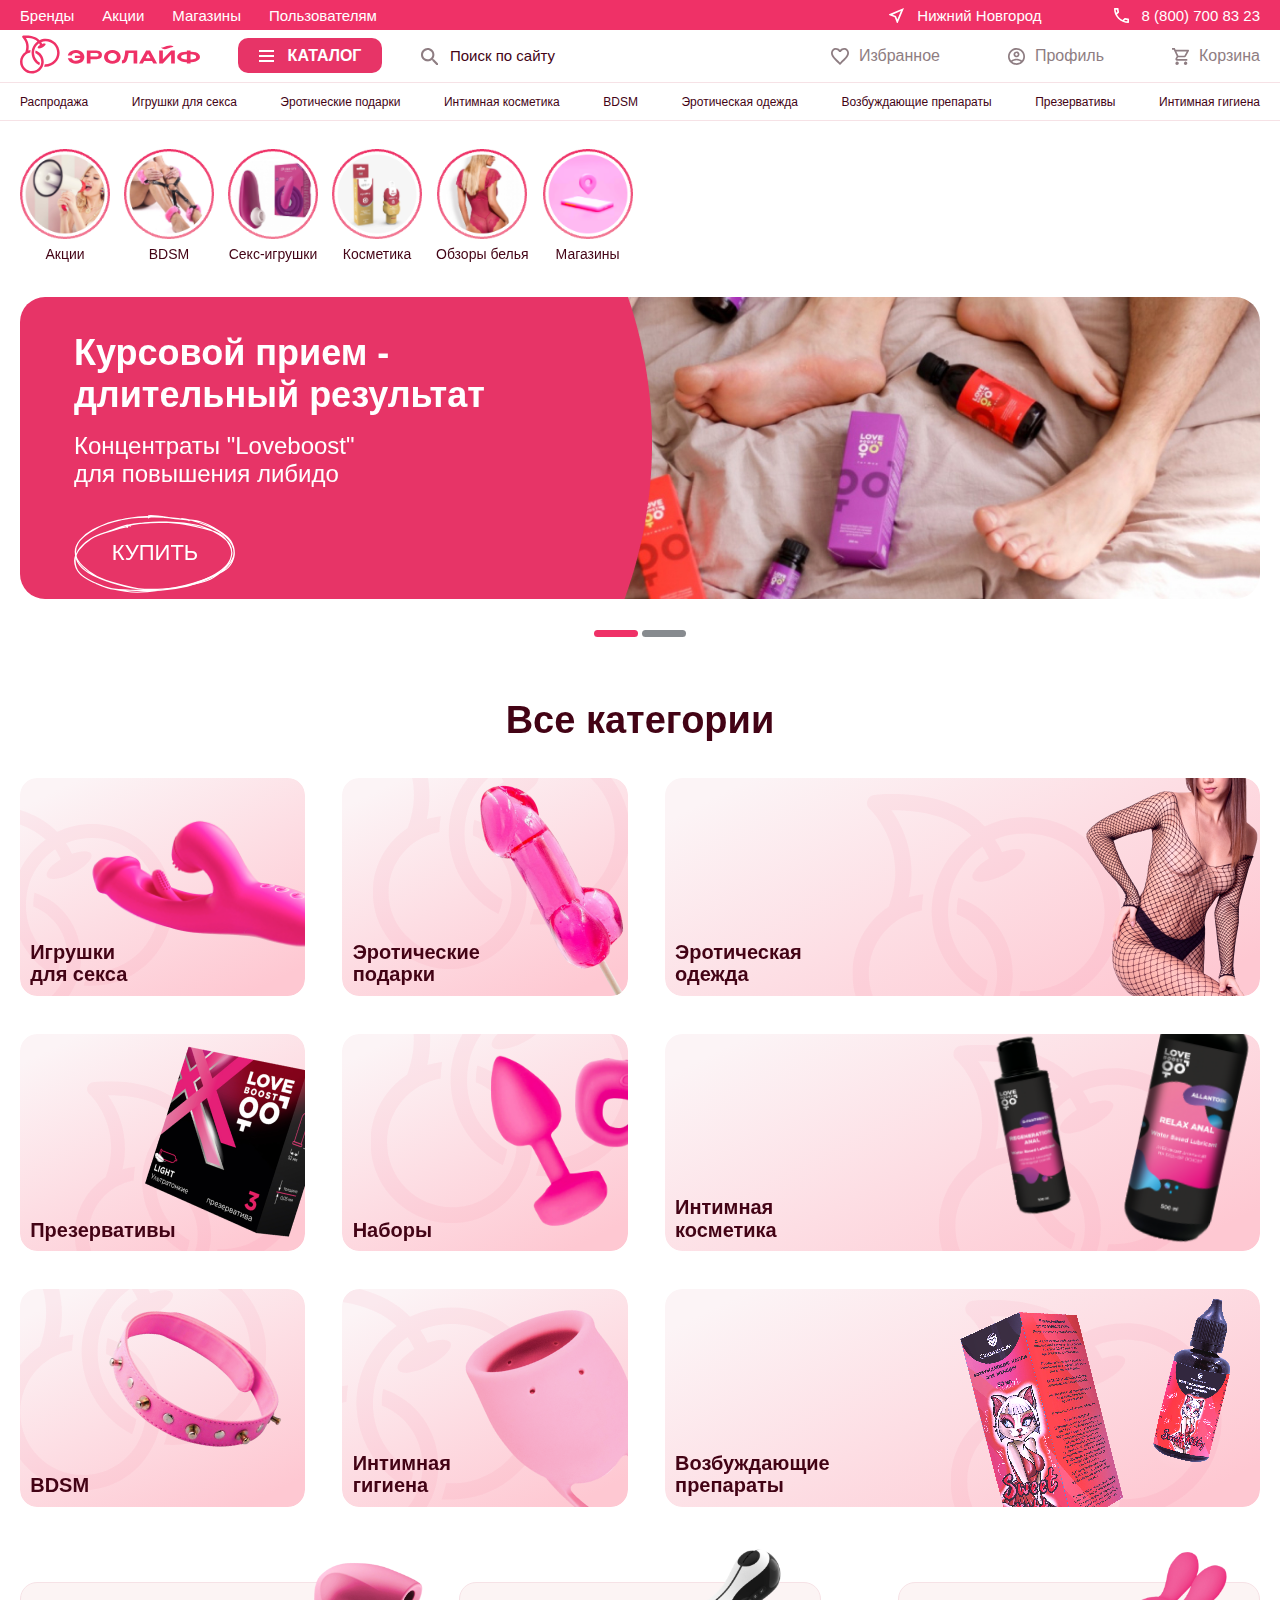
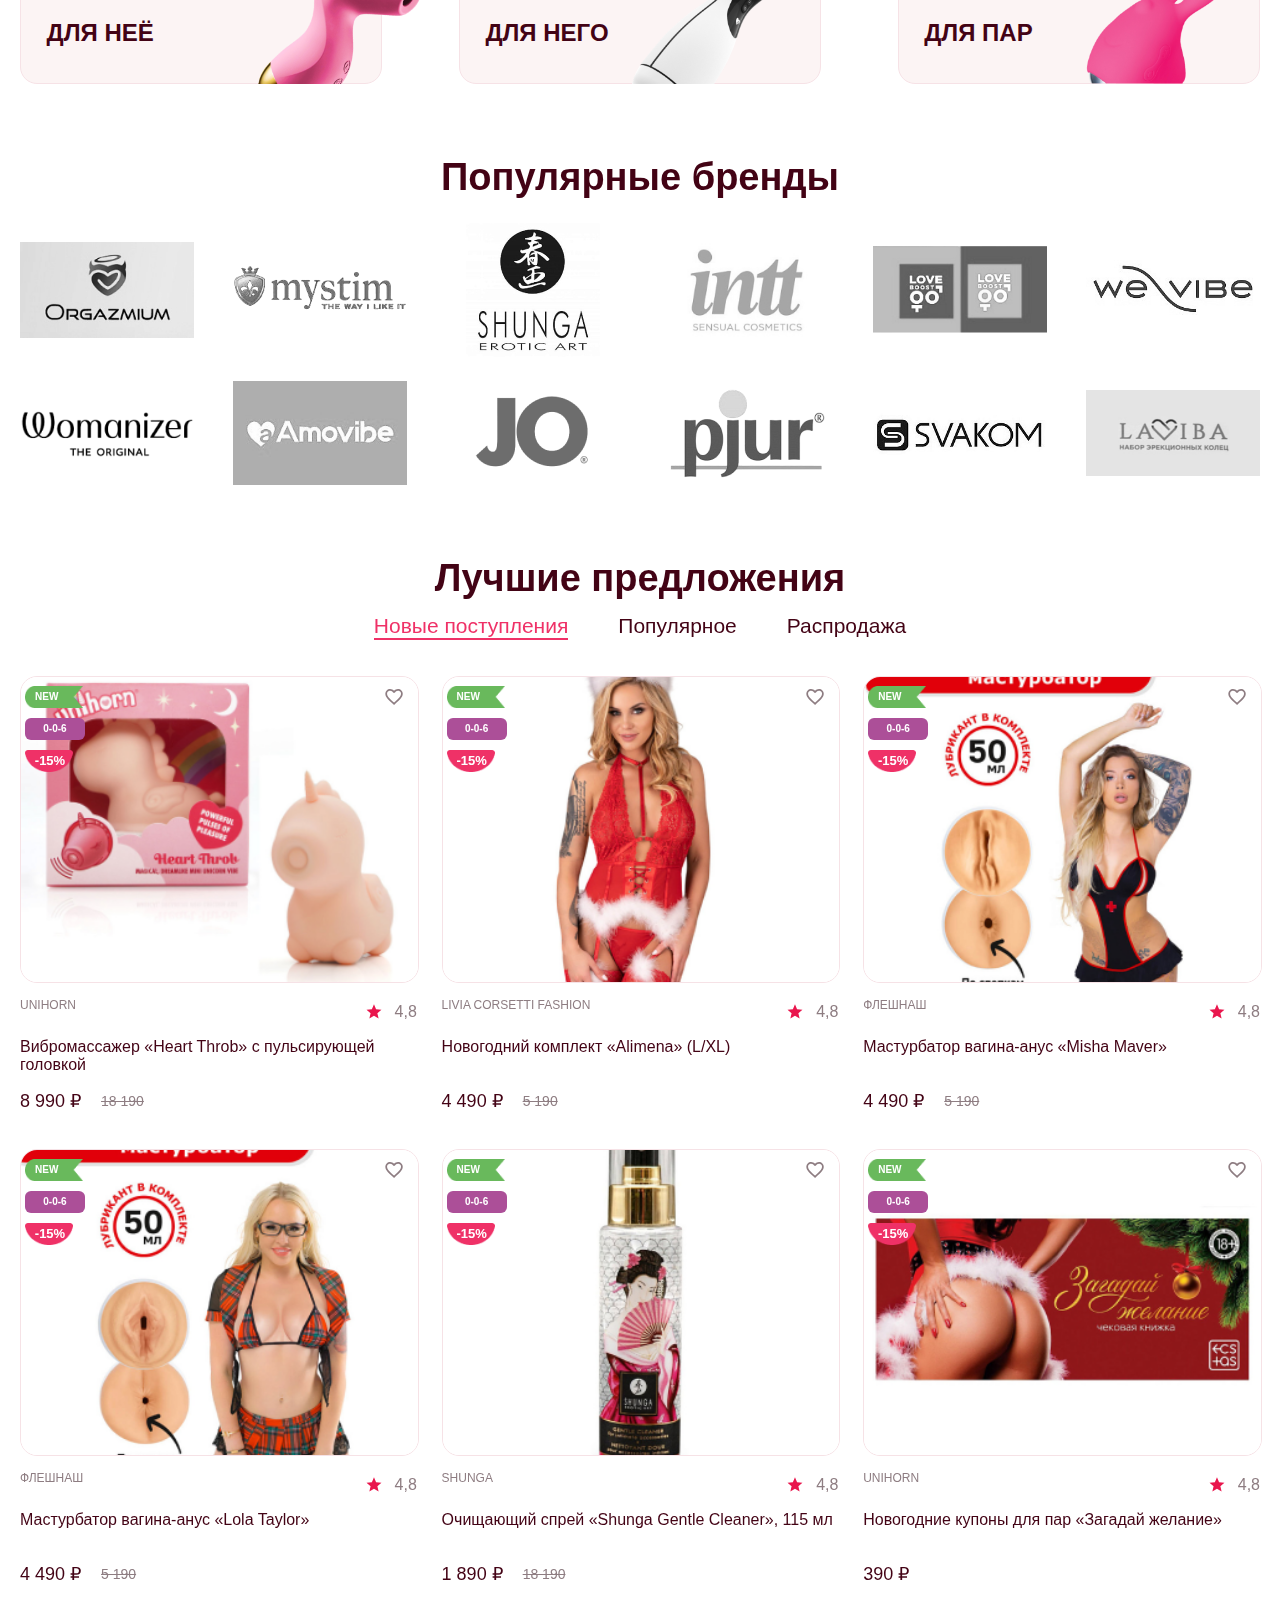
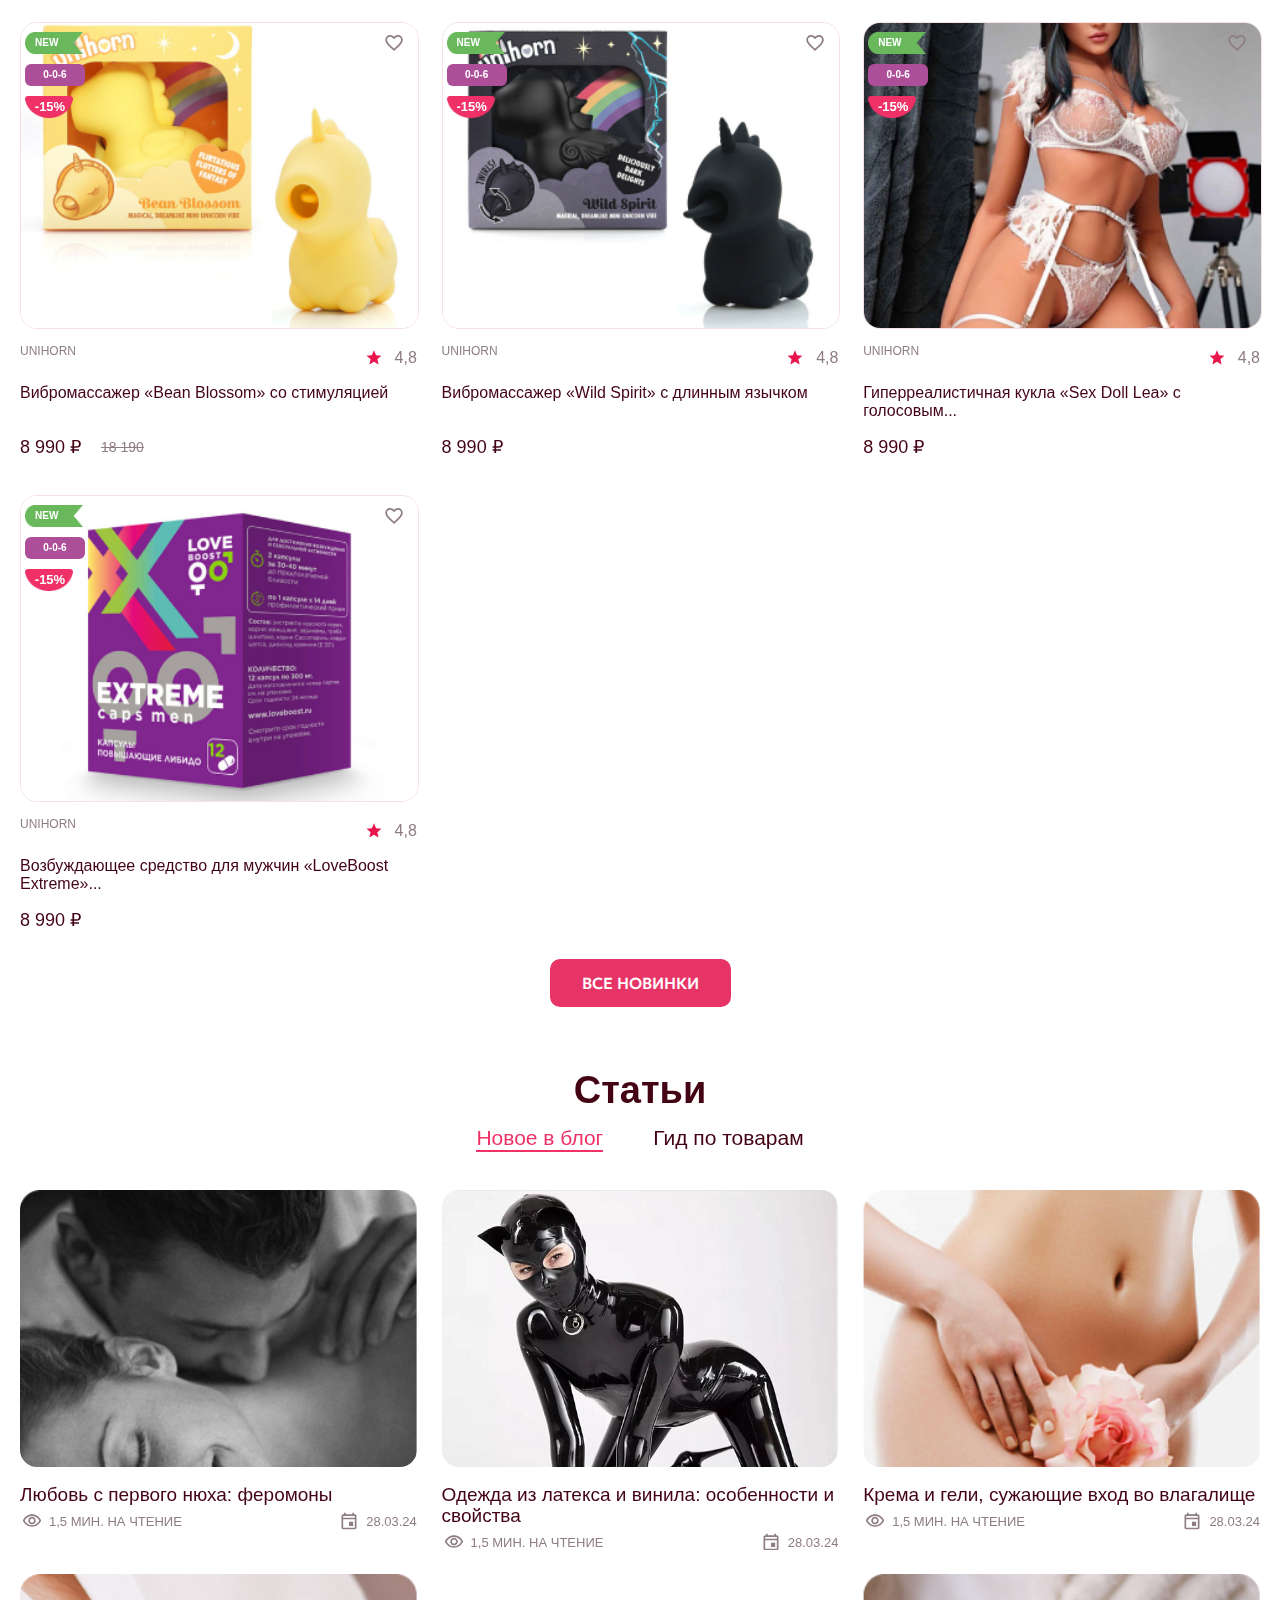
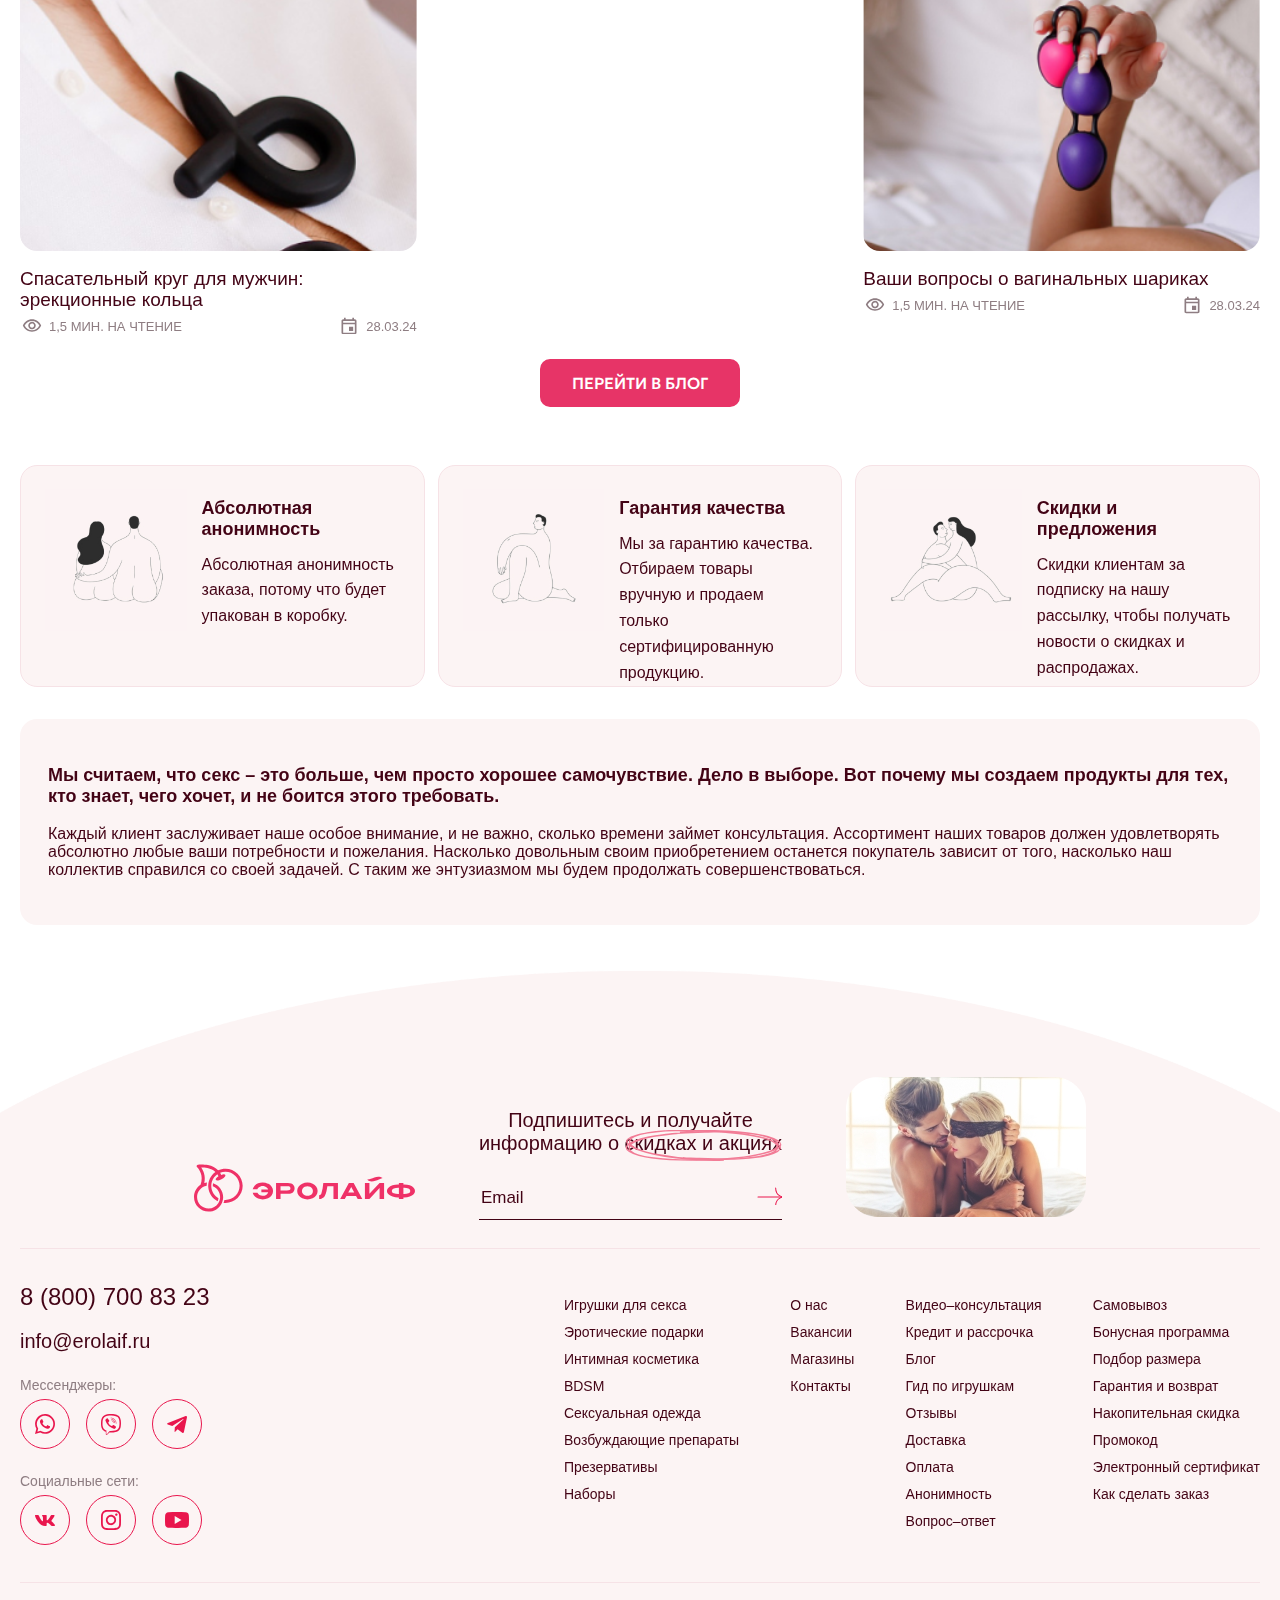
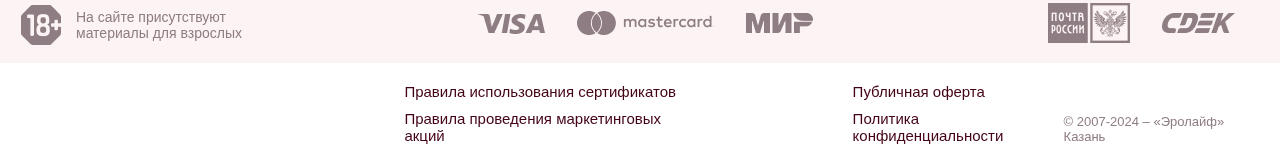
==== commit 4e4b2218: "changes" ====
--- a/index1.html
+++ b/index1.html
@@ -787,12 +787,11 @@
 
 			<div class="catalog_wraper">
 				<a href="#" class="catalog_block">
+					<button class="catalog_fav"></button>
 					<div class="catalog_block_head">
 						<span class="catalog_block_new">NEW</span>
 						<span class="catalog_block_profit"><span class="catalog_block_profit_text">Рассрочка</span> 0-0-6</span>
 						<span class="catalog_block_benefit">-15%</span>
-
-						<button class="catalog_fav"></button>
 					</div>
 
 					<div class="catalog_block_img">
@@ -818,12 +817,11 @@
 					<button class="btn catalog_cart catalog_cart-mob"><span>ДОБАВИТЬ В КОРЗИНУ</span></button>
 				</a>
 				<a href="#" class="catalog_block">
+					<button class="catalog_fav"></button>
 					<div class="catalog_block_head">
 						<span class="catalog_block_new">NEW</span>
 						<span class="catalog_block_profit"><span class="catalog_block_profit_text">Рассрочка</span> 0-0-6</span>
 						<span class="catalog_block_benefit">-15%</span>
-
-						<button class="catalog_fav"></button>
 					</div>
 
 					<div class="catalog_block_img">
@@ -850,12 +848,11 @@
 					<button class="btn catalog_cart catalog_cart-mob"><span>ДОБАВИТЬ В КОРЗИНУ</span></button>
 				</a>
 				<a href="#" class="catalog_block">
+					<button class="catalog_fav"></button>
 					<div class="catalog_block_head">
 						<span class="catalog_block_new">NEW</span>
 						<span class="catalog_block_profit"><span class="catalog_block_profit_text">Рассрочка</span> 0-0-6</span>
 						<span class="catalog_block_benefit">-15%</span>
-
-						<button class="catalog_fav"></button>
 					</div>
 
 					<div class="catalog_block_img">
@@ -882,12 +879,11 @@
 					<button class="btn catalog_cart catalog_cart-mob"><span>ДОБАВИТЬ В КОРЗИНУ</span></button>
 				</a>
 				<a href="#" class="catalog_block">
+					<button class="catalog_fav"></button>
 					<div class="catalog_block_head">
 						<span class="catalog_block_new">NEW</span>
 						<span class="catalog_block_profit"><span class="catalog_block_profit_text">Рассрочка</span> 0-0-6</span>
 						<span class="catalog_block_benefit">-15%</span>
-
-						<button class="catalog_fav"></button>
 					</div>
 
 					<div class="catalog_block_img">
@@ -916,12 +912,13 @@
 					<button class="btn catalog_cart catalog_cart-mob"><span>ДОБАВИТЬ В КОРЗИНУ</span></button>
 				</a>
 				<a href="#" class="catalog_block">
+					<button class="catalog_fav"></button>
 					<div class="catalog_block_head">
 						<span class="catalog_block_new">NEW</span>
 						<span class="catalog_block_profit"><span class="catalog_block_profit_text">Рассрочка</span> 0-0-6</span>
 						<span class="catalog_block_benefit">-15%</span>
 
-						<button class="catalog_fav"></button>
+
 					</div>
 
 					<div class="catalog_block_img">
@@ -949,12 +946,11 @@
 					<button class="btn catalog_cart catalog_cart-mob"><span>ДОБАВИТЬ В КОРЗИНУ</span></button>
 				</a>
 				<a href="#" class="catalog_block">
+					<button class="catalog_fav"></button>
 					<div class="catalog_block_head">
 						<span class="catalog_block_new">NEW</span>
 						<span class="catalog_block_profit"><span class="catalog_block_profit_text">Рассрочка</span> 0-0-6</span>
 						<span class="catalog_block_benefit">-15%</span>
-
-						<button class="catalog_fav"></button>
 					</div>
 
 					<div class="catalog_block_img">
@@ -982,12 +978,11 @@
 					<button class="btn catalog_cart catalog_cart-mob"><span>ДОБАВИТЬ В КОРЗИНУ</span></button>
 				</a>
 				<a href="#" class="catalog_block">
+					<button class="catalog_fav"></button>
 					<div class="catalog_block_head">
 						<span class="catalog_block_new">NEW</span>
 						<span class="catalog_block_profit"><span class="catalog_block_profit_text">Рассрочка</span> 0-0-6</span>
 						<span class="catalog_block_benefit">-15%</span>
-
-						<button class="catalog_fav"></button>
 					</div>
 
 					<div class="catalog_block_img">
@@ -1016,12 +1011,13 @@
 					<button class="btn catalog_cart catalog_cart-mob"><span>ДОБАВИТЬ В КОРЗИНУ</span></button>
 				</a>
 				<a href="#" class="catalog_block">
+					<button class="catalog_fav"></button>
 					<div class="catalog_block_head">
 						<span class="catalog_block_new">NEW</span>
 						<span class="catalog_block_profit"><span class="catalog_block_profit_text">Рассрочка</span> 0-0-6</span>
 						<span class="catalog_block_benefit">-15%</span>
 
-						<button class="catalog_fav"></button>
+
 					</div>
 
 					<div class="catalog_block_img">
@@ -1050,12 +1046,11 @@
 					<button class="btn catalog_cart catalog_cart-mob"><span>ДОБАВИТЬ В КОРЗИНУ</span></button>
 				</a>
 				<a href="#" class="catalog_block">
+					<button class="catalog_fav"></button>
 					<div class="catalog_block_head">
 						<span class="catalog_block_new">NEW</span>
 						<span class="catalog_block_profit"><span class="catalog_block_profit_text">Рассрочка</span> 0-0-6</span>
 						<span class="catalog_block_benefit">-15%</span>
-
-						<button class="catalog_fav"></button>
 					</div>
 
 					<div class="catalog_block_img">
@@ -1084,12 +1079,11 @@
 					<button class="btn catalog_cart catalog_cart-mob"><span>ДОБАВИТЬ В КОРЗИНУ</span></button>
 				</a>
 				<a href="#" class="catalog_block">
+					<button class="catalog_fav"></button>
 					<div class="catalog_block_head">
 						<span class="catalog_block_new">NEW</span>
 						<span class="catalog_block_profit"><span class="catalog_block_profit_text">Рассрочка</span> 0-0-6</span>
 						<span class="catalog_block_benefit">-15%</span>
-
-						<button class="catalog_fav"></button>
 					</div>
 
 					<div class="catalog_block_img">
--- a/css/style.css
+++ b/css/style.css
@@ -1018,13 +1018,14 @@
 
 .catalog_block_head {
   position: absolute;
+  flex-direction: column;
   top: 0;
   left: 0;
-  width: -webkit-fill-available;
   display: flex;
   justify-content: space-between;
   padding: 10px;
   z-index: 2;
+  row-gap: 10px;
 }
 
 .catalog_block_img {
@@ -1093,20 +1094,25 @@
 }
 
 .catalog_block_profit {
-  height: 22px;
-  line-height: 22px;
+  display: flex;
+  flex-direction: column;
+  justify-content: center;
+  align-items: center;
   padding: 0 12px;
   background: #AC4F98;
   border-radius: 6px;
   font-size: 10px;
   font-weight: 600;
   color: #ffffff;
+  line-height: 1.2;
 }
 
 .catalog_block_benefit {
-  display: flex;
+  width: 50px;
   height: 22px;
-  padding: 2px 10px;
+  display: flex;
+  justify-content: center;
+  align-items: center;
   background: url(../img/catalog_block_benefit.png) no-repeat;
   background-size: contain;
   font-size: 13px;
@@ -1115,12 +1121,16 @@
 }
 
 .catalog_fav {
+  position: absolute;
+  top: 12px;
+  right: 14px;
   border: none;
   width: 18px;
   height: 18px;
   background: url(../img/catalog_fav.svg) 50% 50% no-repeat;
   cursor: pointer;
   background-size: contain;
+  z-index: 2;
 }
 .catalog_fav-mob{
   display: none;
--- a/css/media_style.css
+++ b/css/media_style.css
@@ -202,6 +202,9 @@
     }
     .catalog_block_profit_text{
         display: none;
+    }
+    .catalog_block_profit{
+        line-height: 22px;
     }
     .offers2 {
         margin-top: 38px;
@@ -1055,8 +1058,12 @@
     .products_related_wrap .catalog_block{
         margin: 0 7px;
     }
-    .products_gallery .products_gallery_img{
-
+    .page_products_payments_btn {
+        font-size: 14px;
+        padding: 0 11px;
+    }
+    .page_products_payments_btn img {
+        width: 71px;
     }
 }
 
@@ -1117,8 +1124,7 @@
     .banner .banner_img img {
         position: relative;
         left: 50%;
-        top: 50%;
-        transform: translate(-50%, -50%);
+        transform: translateX(-50%);
         width: auto;
         height: 124%;
     }
